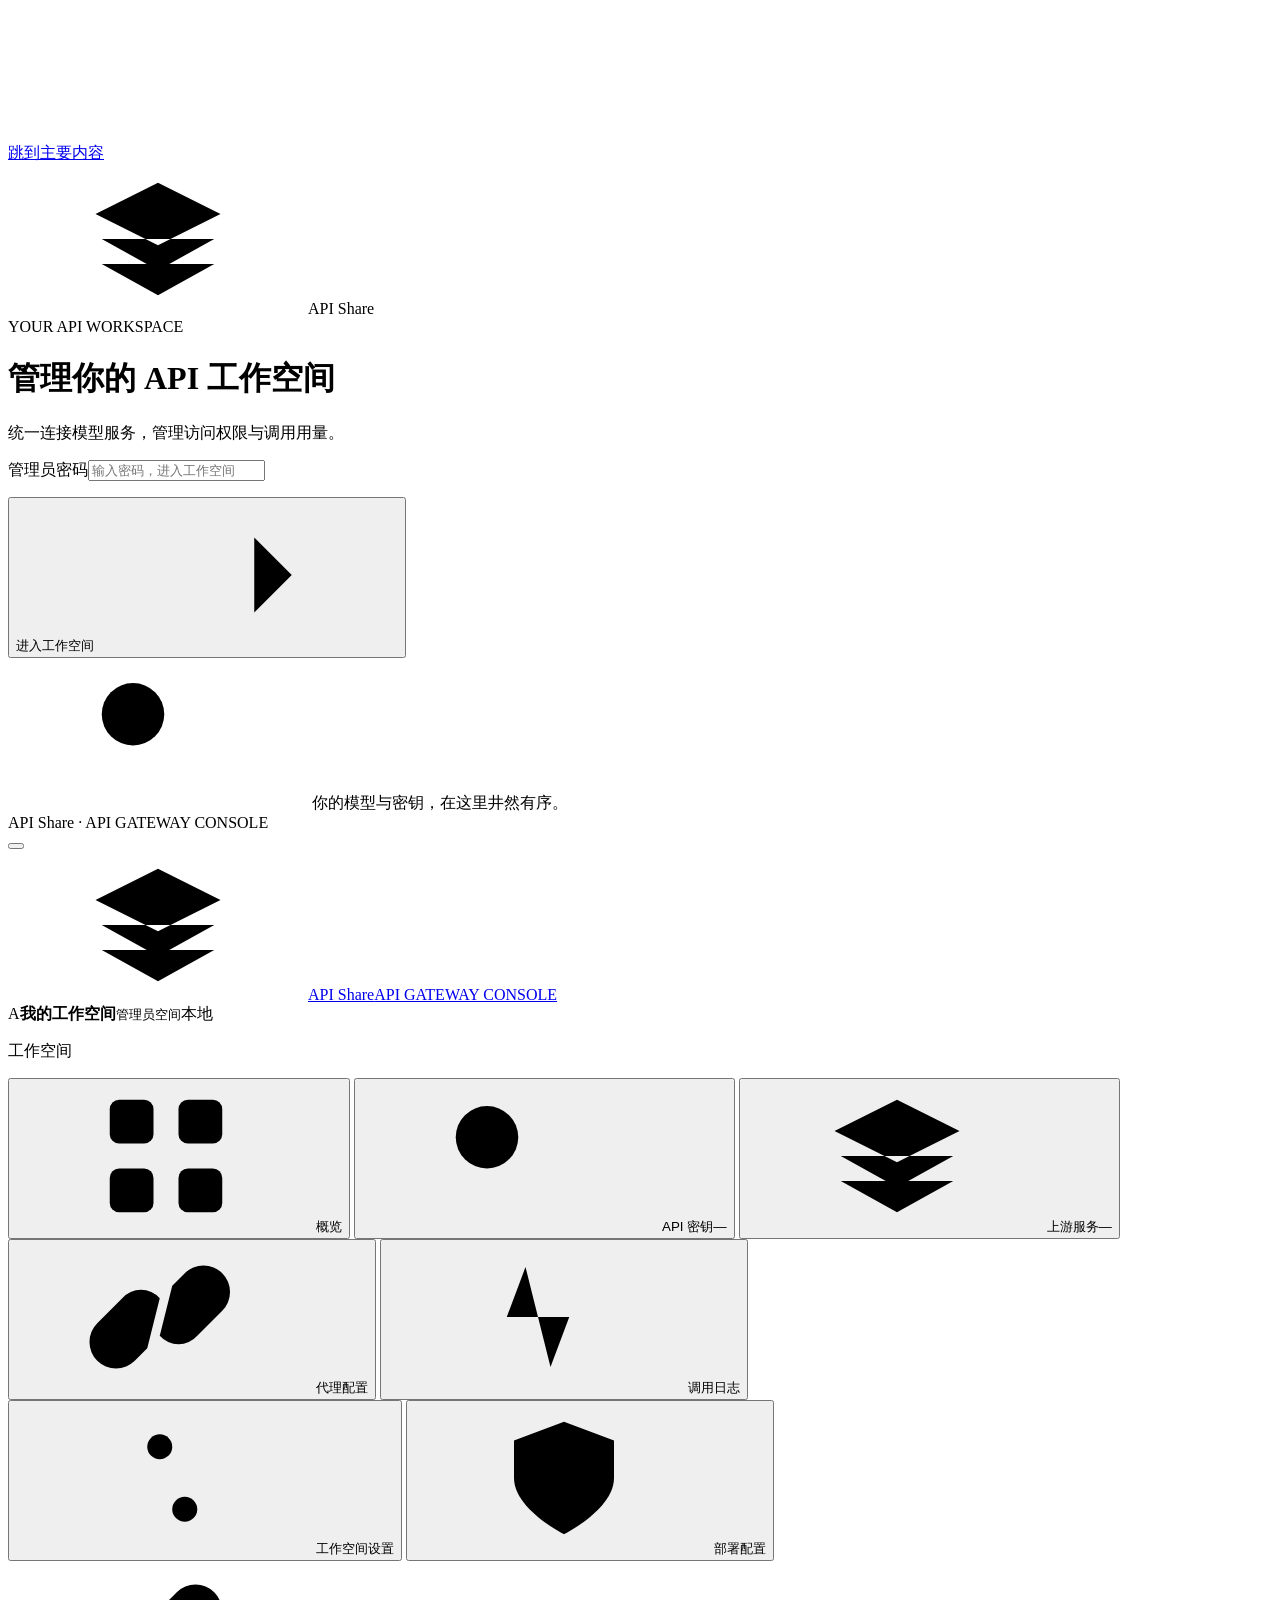
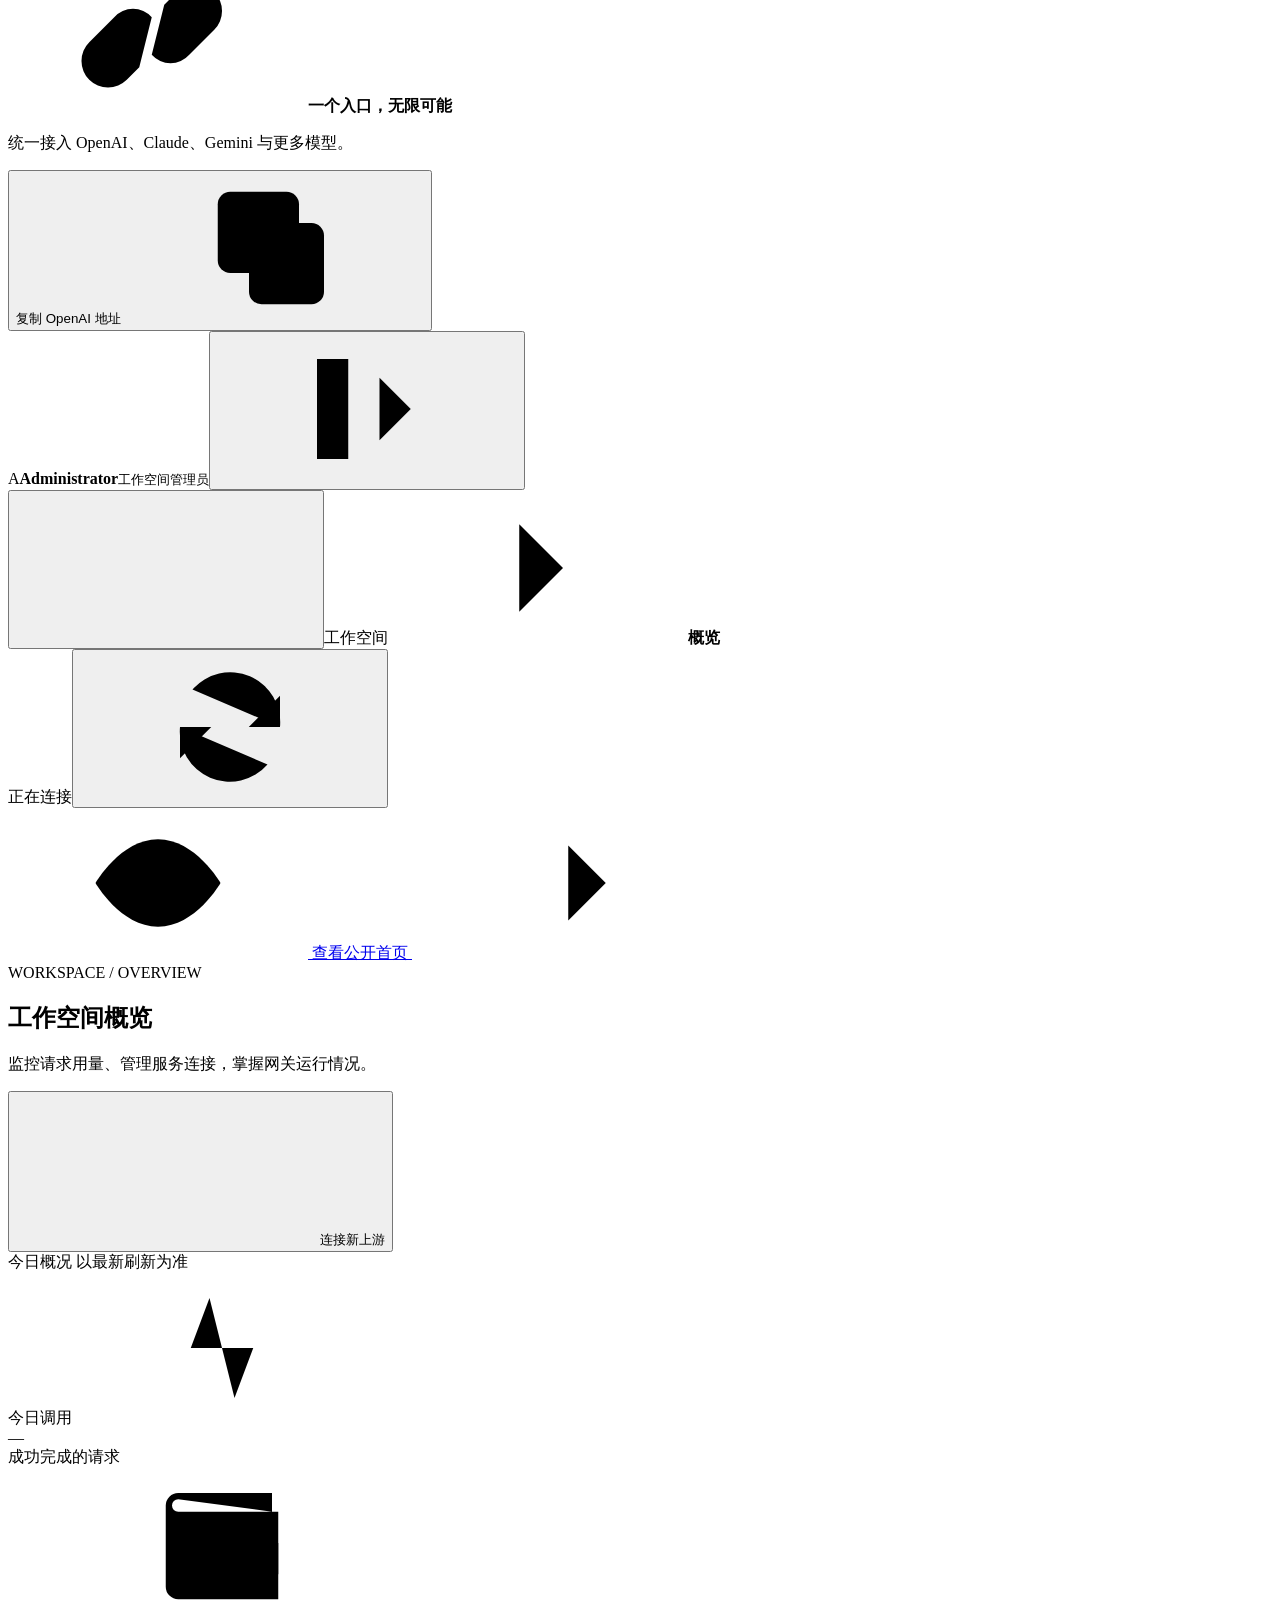
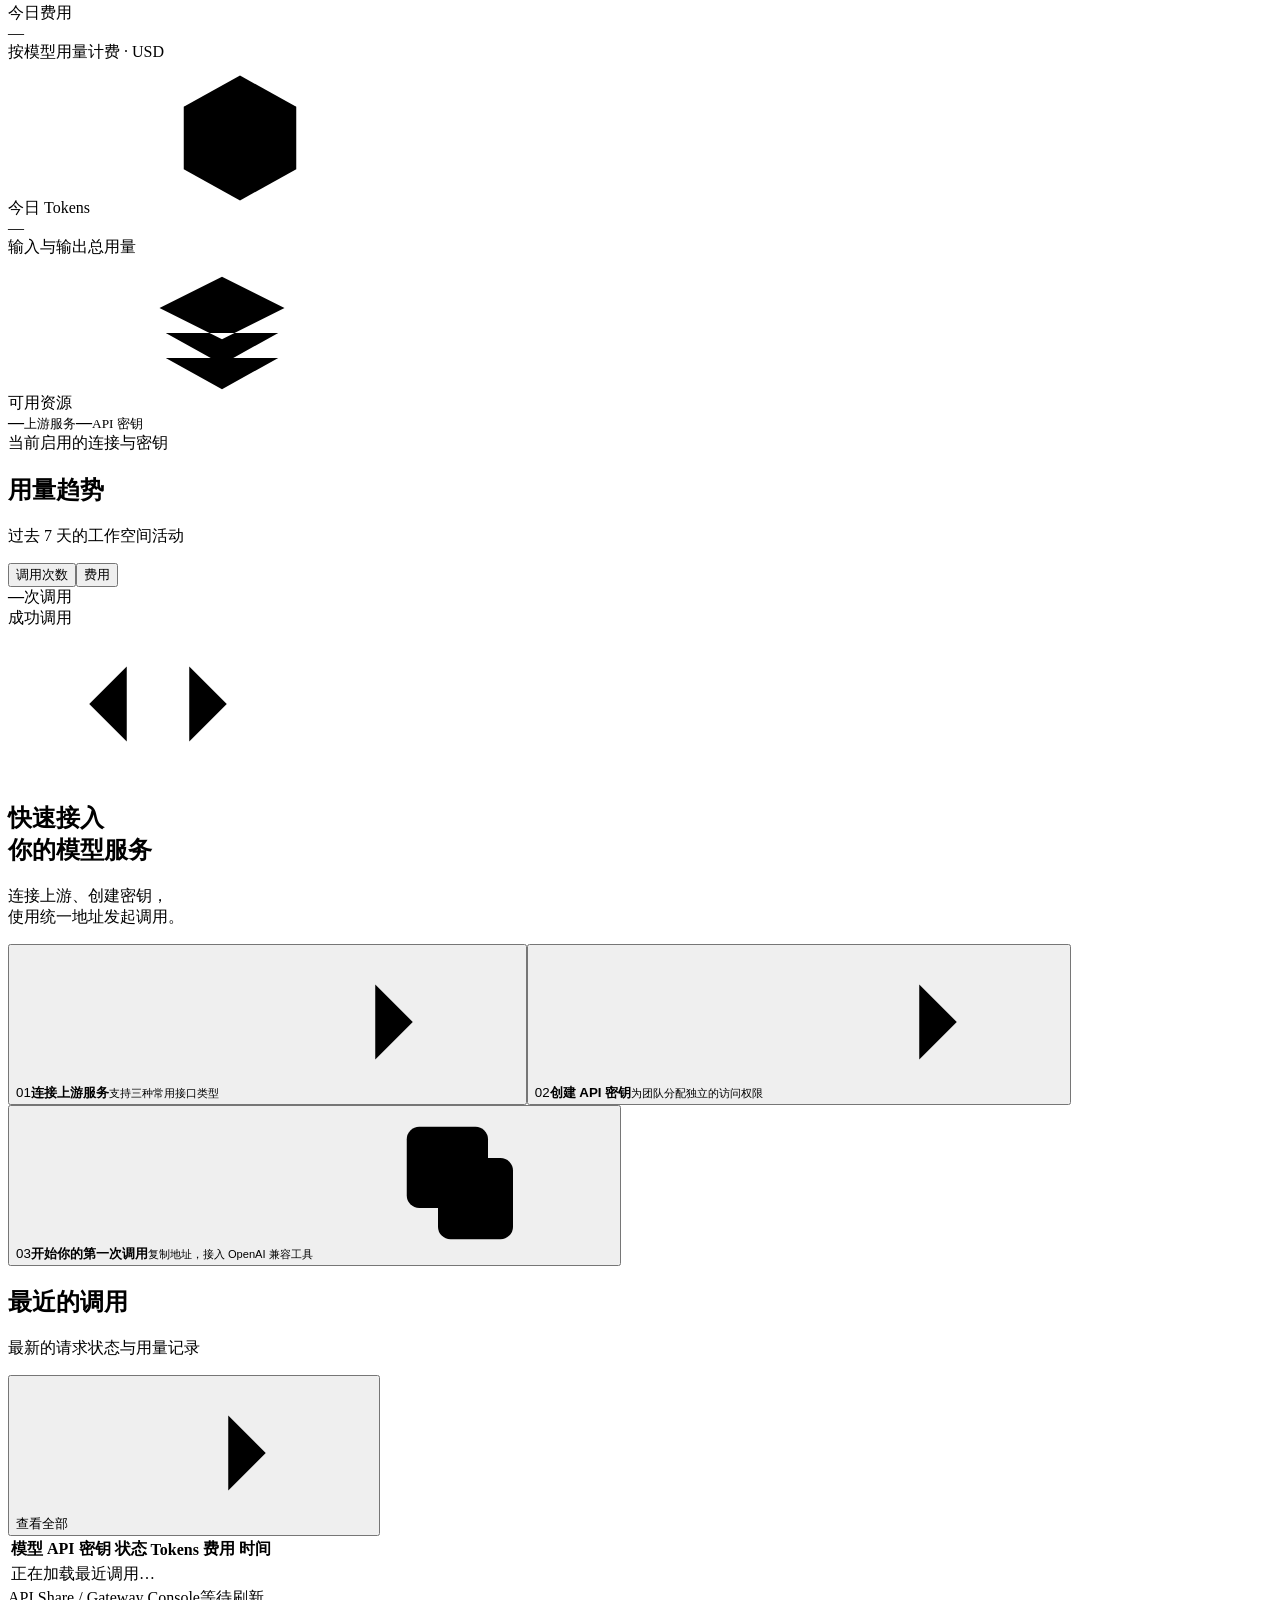
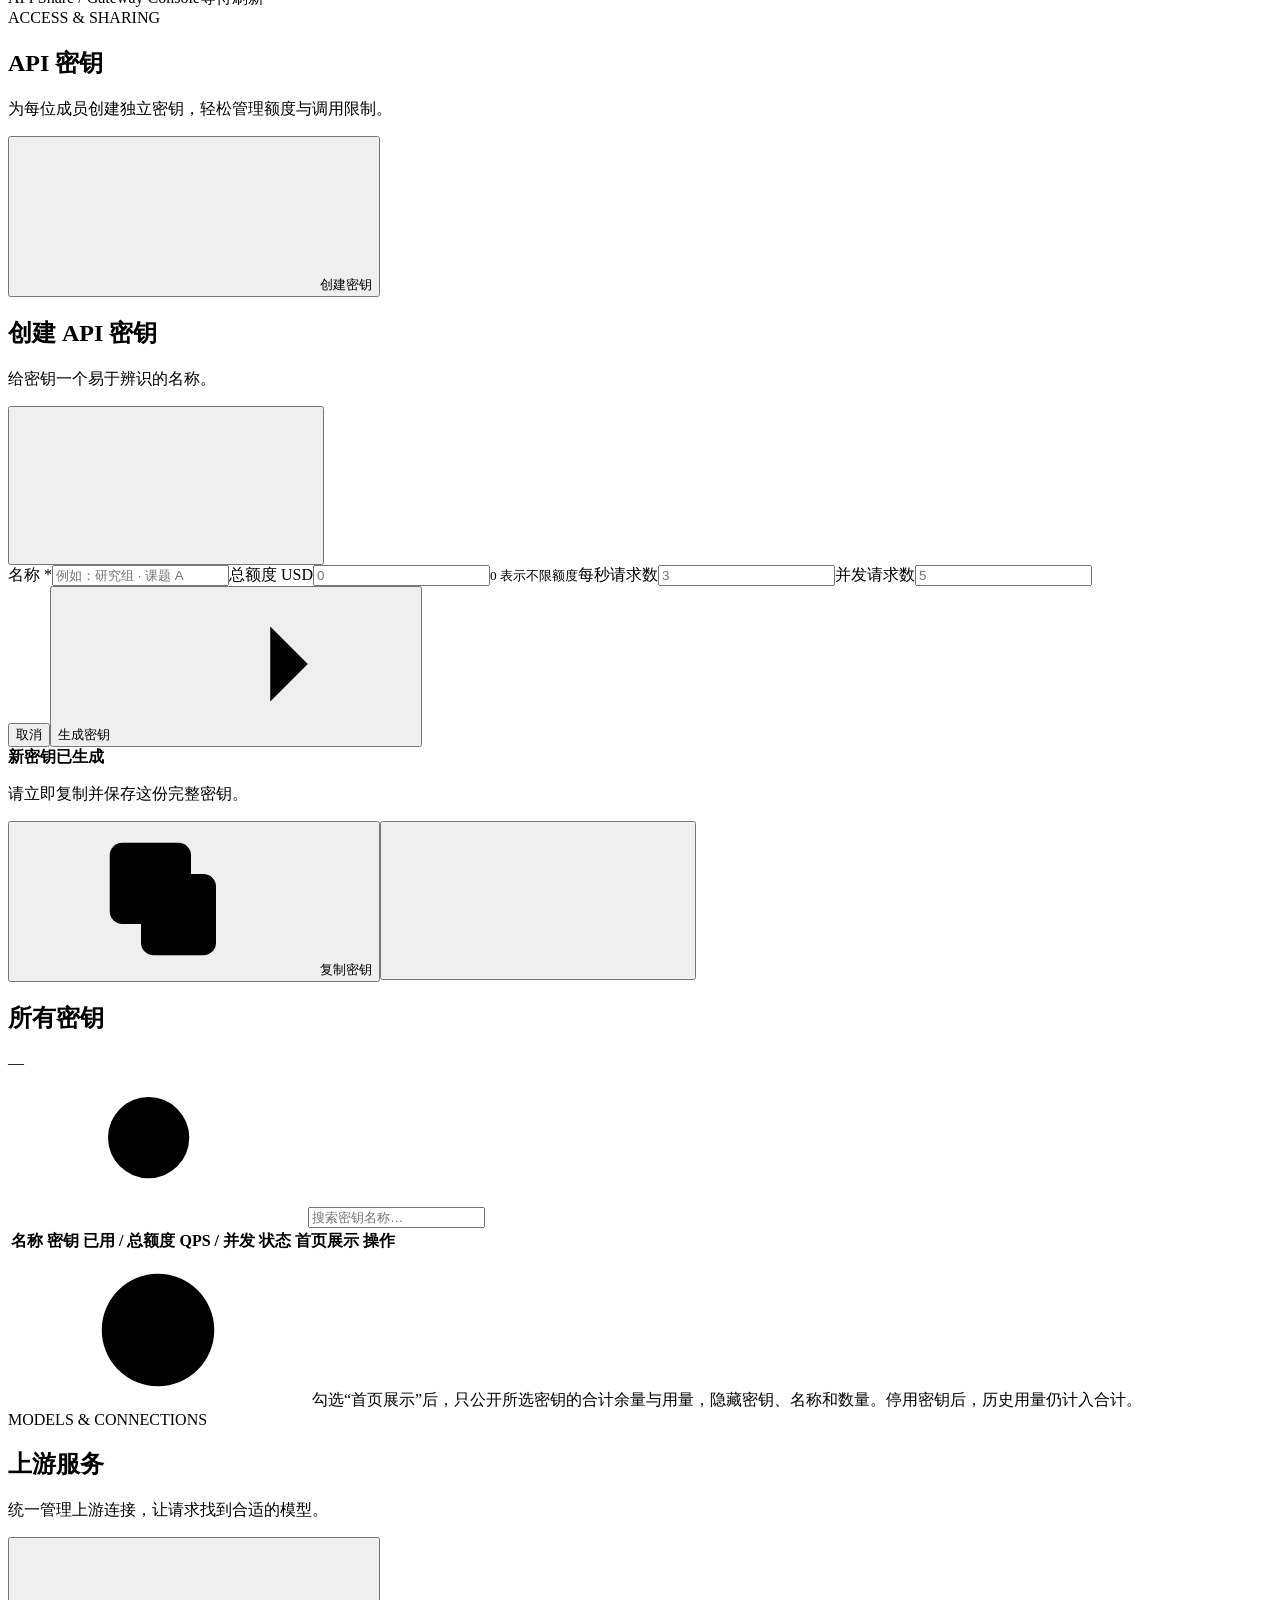
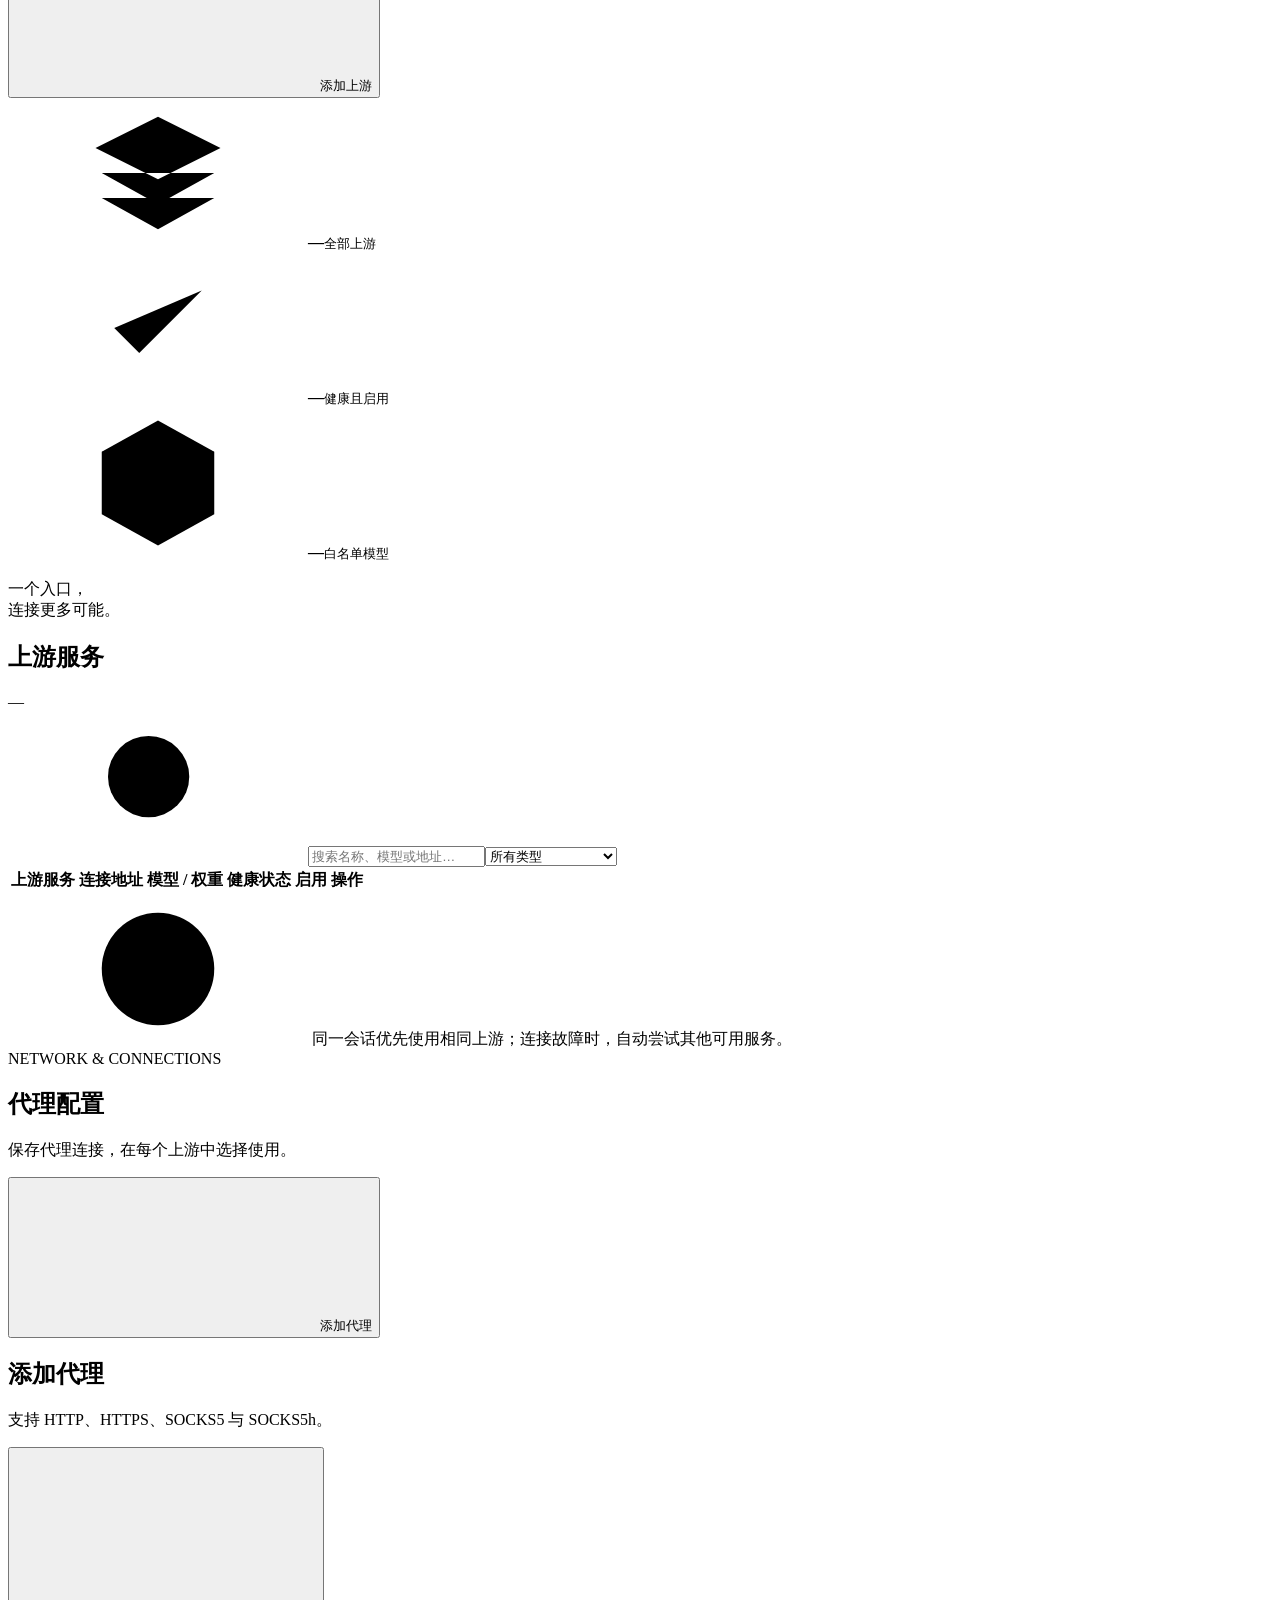
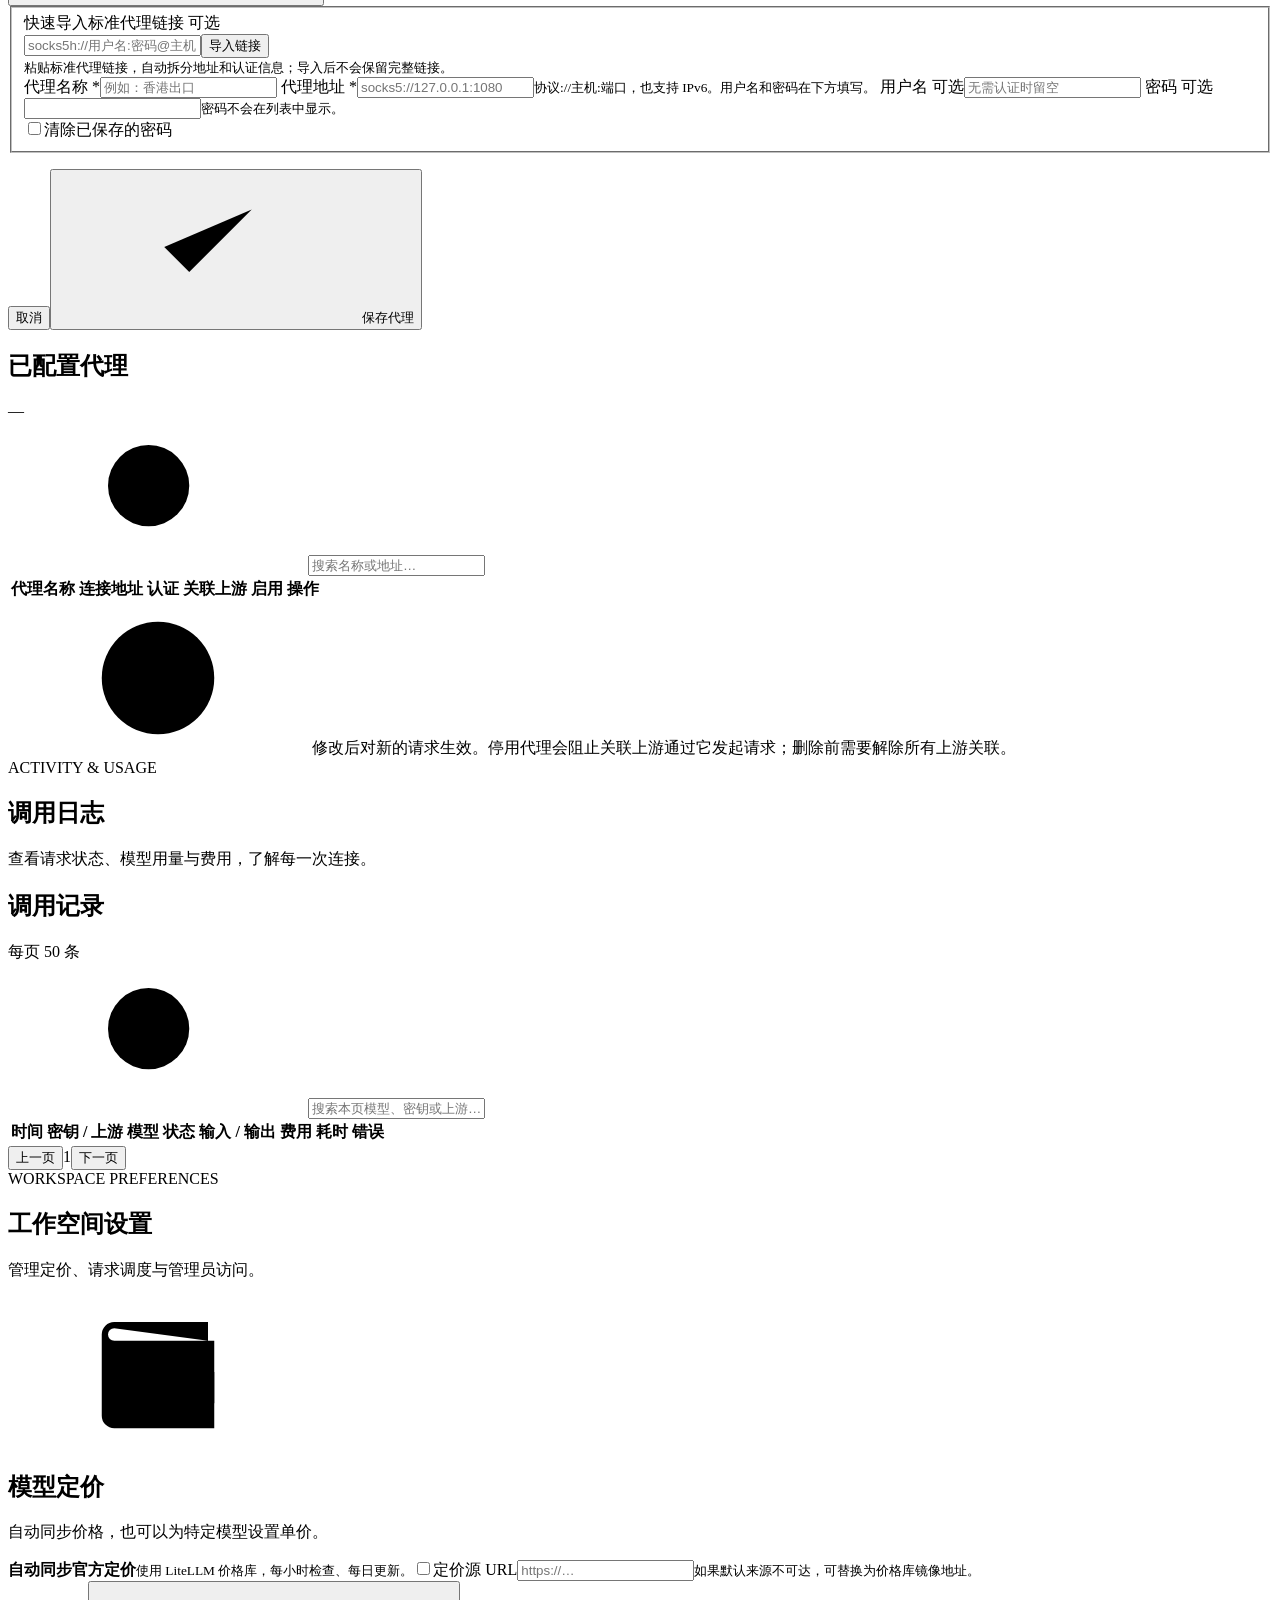
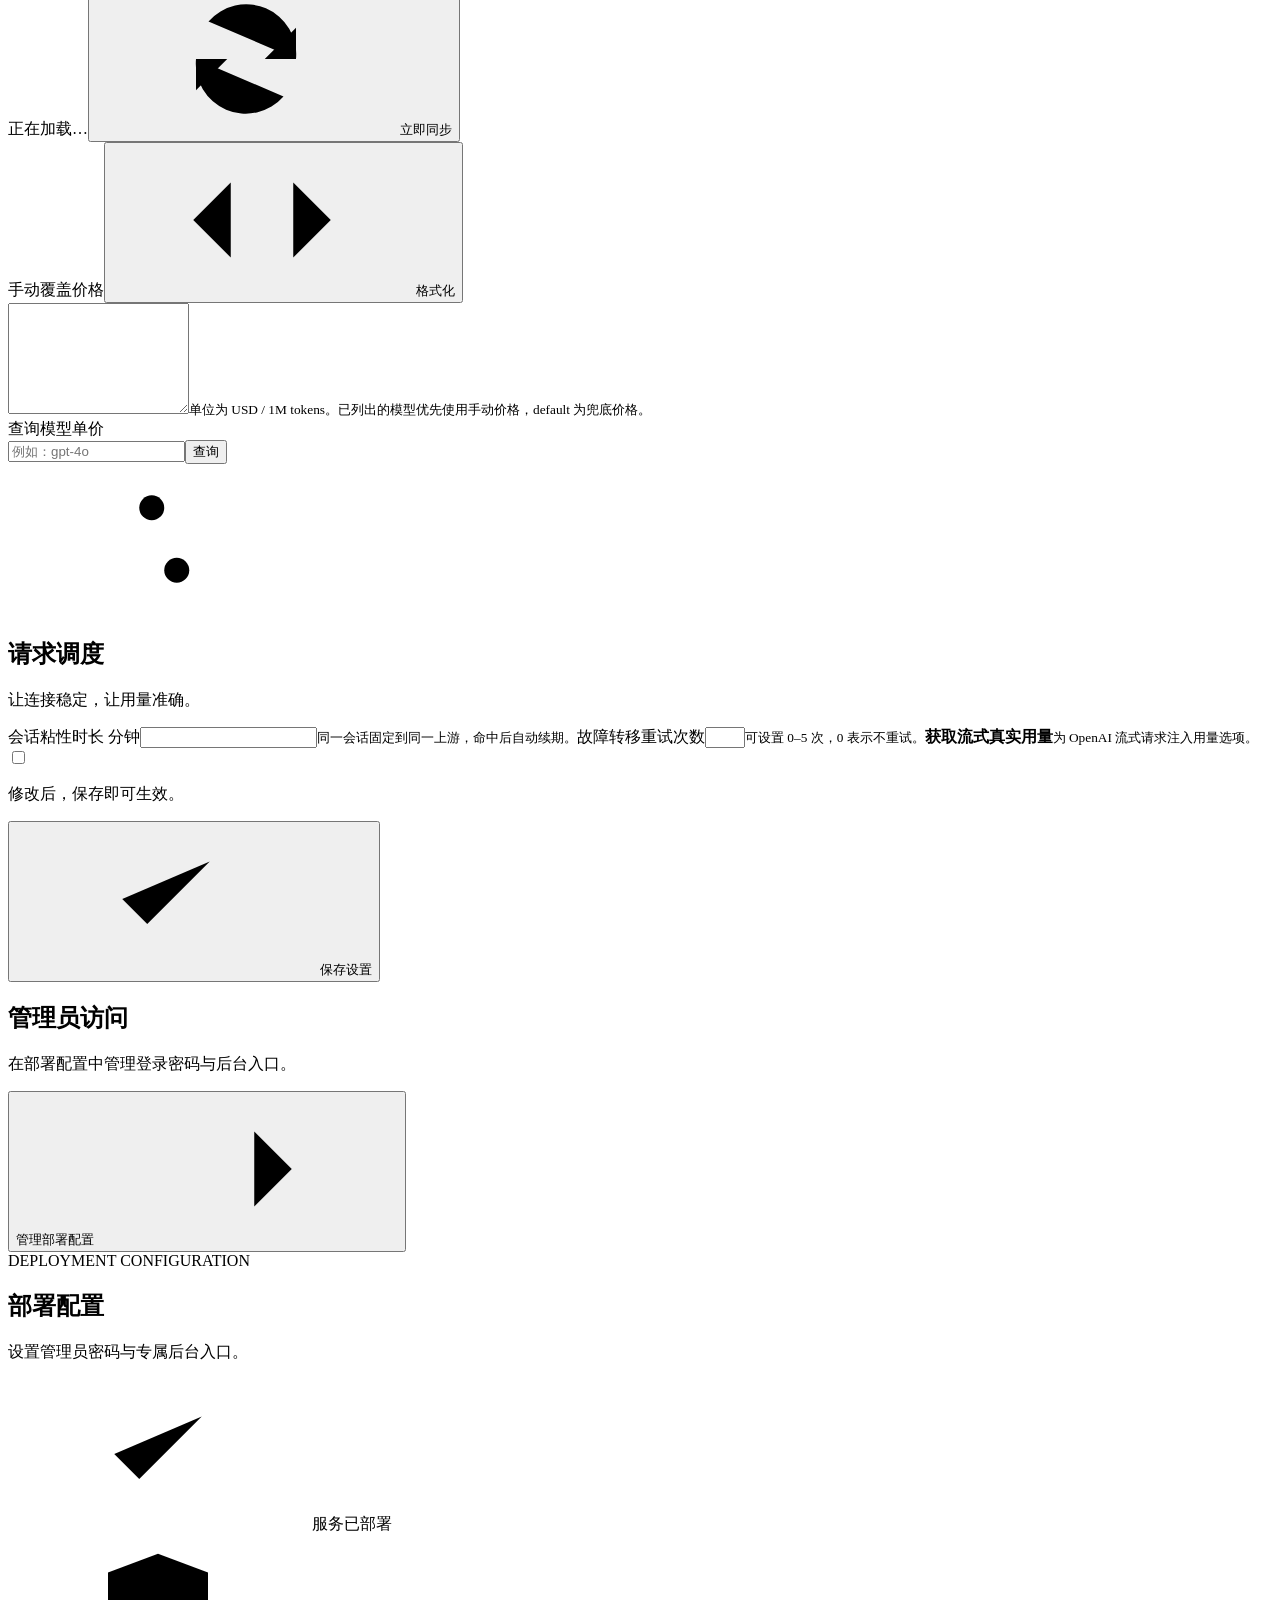
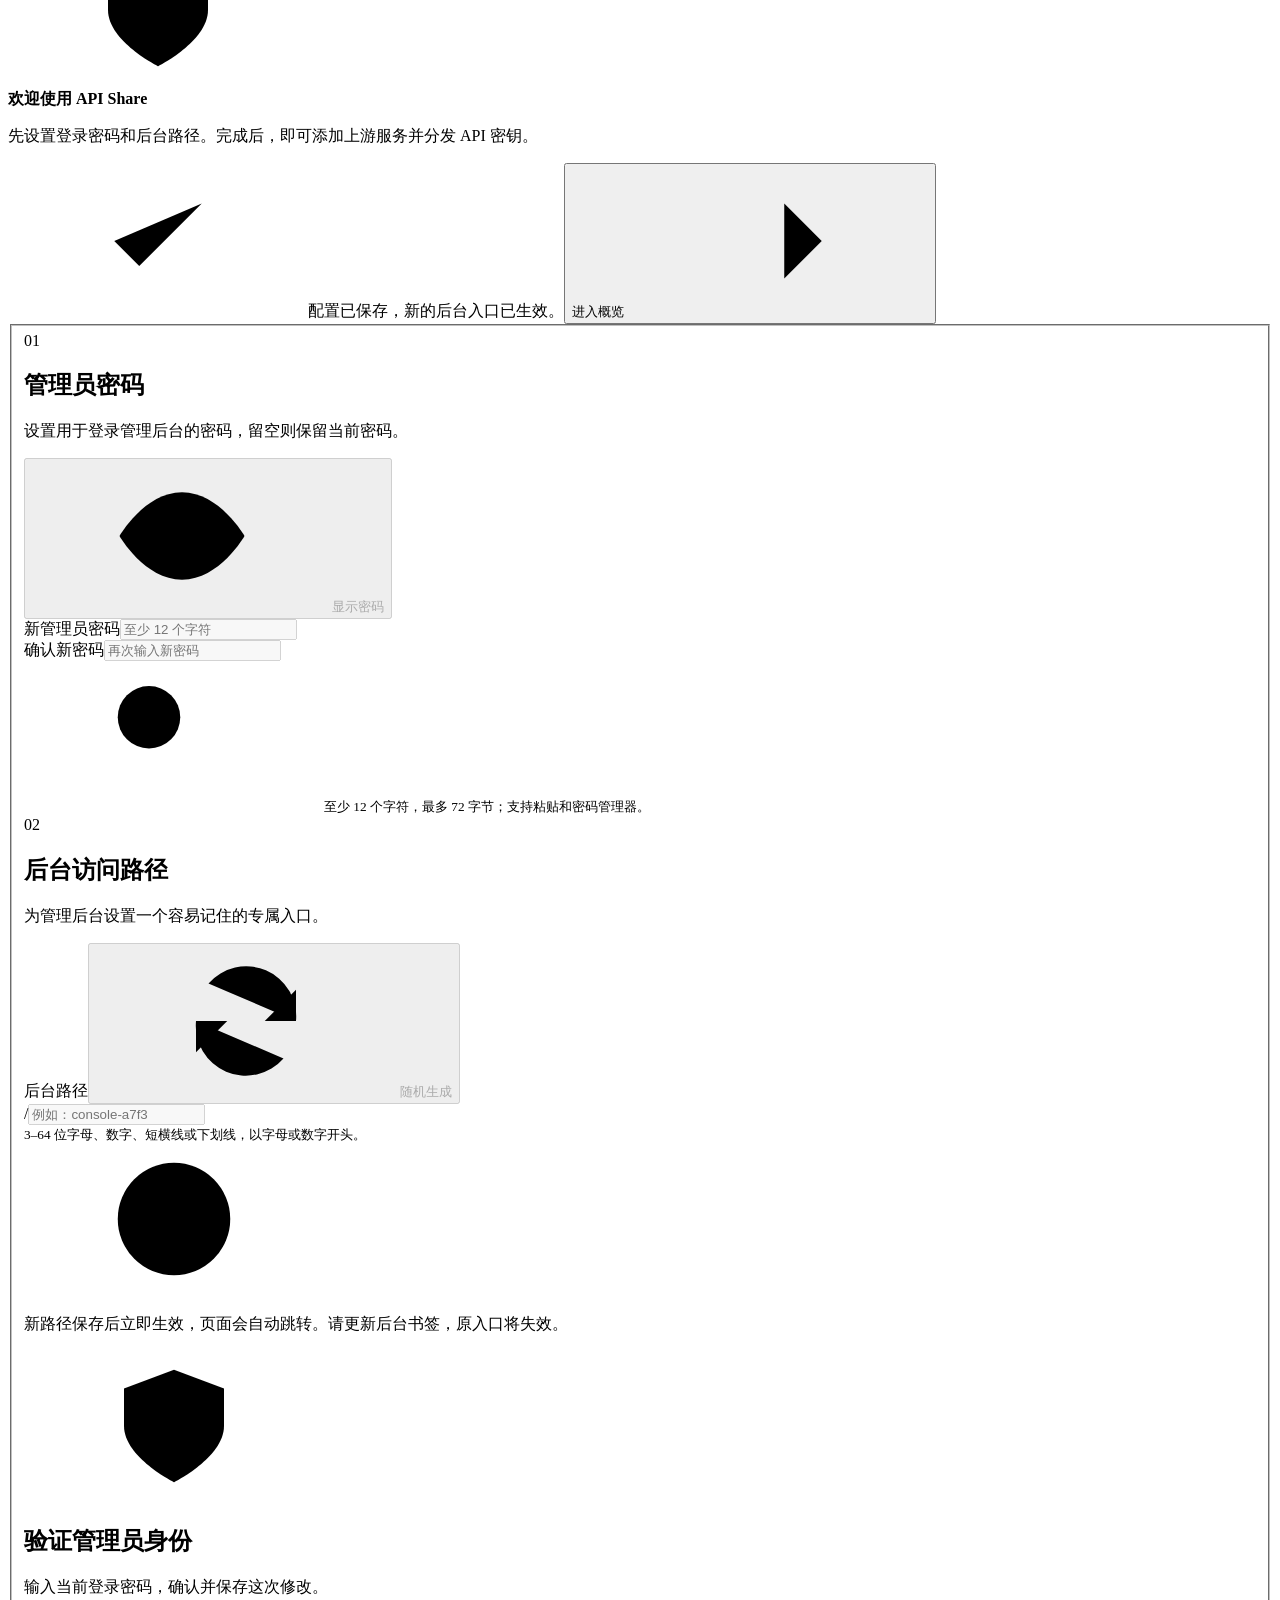
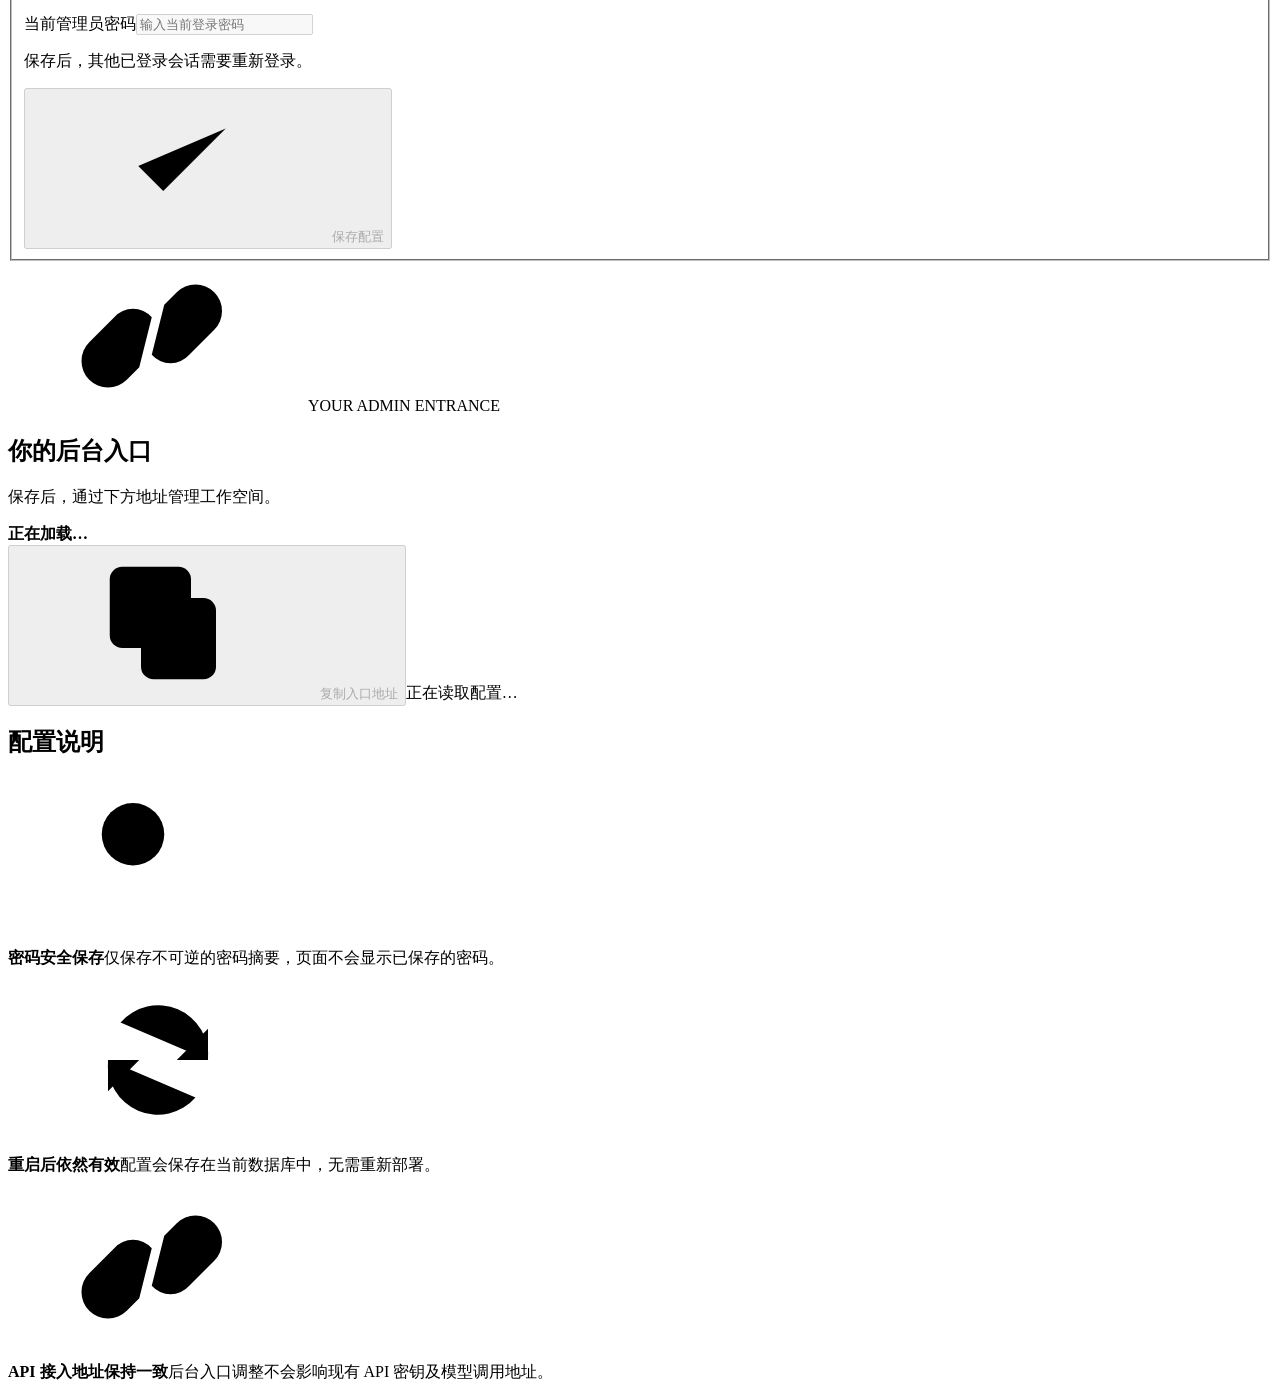
==== web/index.html @ 87c56fe7 "Support importing standard proxy URLs" ====
<!DOCTYPE html>
<html lang="zh-CN">
<head>
  <meta charset="utf-8">
  <meta name="viewport" content="width=device-width, initial-scale=1">
  <meta name="theme-color" content="#f6f8fb">
  <title>API Share · 工作空间</title>
  <link rel="icon" href="data:image/svg+xml,%3Csvg xmlns='http://www.w3.org/2000/svg' viewBox='0 0 32 32'%3E%3Crect width='32' height='32' rx='9' fill='%23e7f5ee'/%3E%3Cpath d='M16 7 5 13l11 6 11-6-11-6ZM5 18l11 6 11-6M5 23l11 6 11-6' fill='none' stroke='%23047857' stroke-width='1.8' stroke-linejoin='round'/%3E%3C/svg%3E">
  <link rel="stylesheet" href="static/style.css">
</head>
<body>
  <a class="skip-link" href="#mainContent">跳到主要内容</a>
  <svg class="icon-definitions" xmlns="http://www.w3.org/2000/svg" aria-hidden="true">
    <symbol id="i-spark" viewBox="0 0 24 24"><path d="M12 2v20M2 12h20M5 5l14 14M5 19L19 5M8 3l8 18M3 8l18 8M3 16l18-8M8 21l8-18"/></symbol>
    <symbol id="i-grid" viewBox="0 0 24 24"><rect x="3" y="3" width="7" height="7" rx="1.5"/><rect x="14" y="3" width="7" height="7" rx="1.5"/><rect x="3" y="14" width="7" height="7" rx="1.5"/><rect x="14" y="14" width="7" height="7" rx="1.5"/></symbol>
    <symbol id="i-key" viewBox="0 0 24 24"><circle cx="8" cy="9" r="5"/><path d="m12 12 9 9m-3-3 3-3m-6 0 3-3"/></symbol>
    <symbol id="i-layers" viewBox="0 0 24 24"><path d="m12 3 10 5-10 5L2 8l10-5Zm-9 9 9 5 9-5M3 16l9 5 9-5"/></symbol>
    <symbol id="i-activity" viewBox="0 0 24 24"><path d="M3 12h4l3-8 4 16 3-8h4"/></symbol>
    <symbol id="i-sliders" viewBox="0 0 24 24"><path d="M4 7h5m4 0h7M4 17h9m4 0h3"/><circle cx="11" cy="7" r="2"/><circle cx="15" cy="17" r="2"/></symbol>
    <symbol id="i-plus" viewBox="0 0 24 24"><path d="M12 5v14M5 12h14"/></symbol>
    <symbol id="i-arrow" viewBox="0 0 24 24"><path d="M5 12h14m-6-6 6 6-6 6"/></symbol>
    <symbol id="i-chevron" viewBox="0 0 24 24"><path d="m9 5 7 7-7 7"/></symbol>
    <symbol id="i-refresh" viewBox="0 0 24 24"><path d="M20 7v5h-5M4 17v-5h5"/><path d="M6 6a8 8 0 0 1 14 6M4 12a8 8 0 0 0 14 6"/></symbol>
    <symbol id="i-search" viewBox="0 0 24 24"><circle cx="10.5" cy="10.5" r="6.5"/><path d="m16 16 5 5"/></symbol>
    <symbol id="i-link" viewBox="0 0 24 24"><path d="m9 15 6-6m-6 8-2 2a4 4 0 0 1-6-6l4-4a4 4 0 0 1 6 0m2-2 2-2a4 4 0 0 1 6 6l-4 4a4 4 0 0 1-6 0"/></symbol>
    <symbol id="i-copy" viewBox="0 0 24 24"><rect x="8" y="8" width="12" height="13" rx="2"/><path d="M16 8V5a2 2 0 0 0-2-2H5a2 2 0 0 0-2 2v9a2 2 0 0 0 2 2h3"/></symbol>
    <symbol id="i-check" viewBox="0 0 24 24"><path d="m5 12 4 4L19 6"/></symbol>
    <symbol id="i-close" viewBox="0 0 24 24"><path d="m6 6 12 12M6 18 18 6"/></symbol>
    <symbol id="i-eye" viewBox="0 0 24 24"><path d="M2 12s4-7 10-7 10 7 10 7-4 7-10 7-10-7-10-7Z"/><circle cx="12" cy="12" r="3"/></symbol>
    <symbol id="i-code" viewBox="0 0 24 24"><path d="m7 6-6 6 6 6m10-12 6 6-6 6M14 3l-4 18"/></symbol>
    <symbol id="i-logout" viewBox="0 0 24 24"><path d="M9 4H4v16h5m5-13 5 5-5 5M8 12h13"/></symbol>
    <symbol id="i-menu" viewBox="0 0 24 24"><path d="M4 6h16M4 12h16M4 18h16"/></symbol>
    <symbol id="i-info" viewBox="0 0 24 24"><circle cx="12" cy="12" r="9"/><path d="M12 11v6m0-10v.01"/></symbol>
    <symbol id="i-wallet" viewBox="0 0 24 24"><path d="M20 7V4H5a2 2 0 0 0-2 2v13a2 2 0 0 0 2 2h16V7H5a1 1 0 0 1 0-2"/><path d="M21 12h-6v5h6m-3-2.5h.01"/></symbol>
    <symbol id="i-token" viewBox="0 0 24 24"><path d="m12 2 9 5v10l-9 5-9-5V7l9-5Z"/><path d="m3 7 9 5 9-5m-9 5v10"/></symbol>
    <symbol id="i-edit" viewBox="0 0 24 24"><path d="m15 4 5 5M4 20l4-1L21 6a2 2 0 0 0-4-4L4 15l-1 6 5-2"/></symbol>
    <symbol id="i-trash" viewBox="0 0 24 24"><path d="M3 6h18M9 6V3h6v3M5 6l1 15h12l1-15M10 10v7m4-7v7"/></symbol>
    <symbol id="i-shield" viewBox="0 0 24 24"><path d="m12 3 8 3v6c0 5-8 9-8 9s-8-4-8-9V6l8-3Z"/><path d="m8 12 3 3 5-6"/></symbol>
  </svg>

  <div id="loginView" class="login-wrap hidden">
    <div class="login-brand"><span class="brand-mark"><svg class="icon"><use href="#i-layers"/></svg></span><span>API Share</span></div>
    <form id="loginForm" class="login-card" onsubmit="return doLogin(event)">
      <span class="eyebrow">YOUR API WORKSPACE</span><h1>管理你的 API 工作空间</h1><p>统一连接模型服务，管理访问权限与调用用量。</p>
      <label class="field" for="loginPassword"><span>管理员密码</span><input id="loginPassword" type="password" placeholder="输入密码，进入工作空间" autocomplete="current-password" required></label>
      <p id="loginError" class="form-error hidden" role="alert"></p>
      <button id="loginSubmit" class="btn login-submit" type="submit">进入工作空间 <svg class="icon"><use href="#i-arrow"/></svg></button>
      <div class="login-note"><svg class="icon"><use href="#i-key"/></svg> 你的模型与密钥，在这里井然有序。</div>
    </form>
    <div class="login-footer">API Share <span>·</span> API GATEWAY CONSOLE</div>
  </div>

  <div id="appView" class="app-shell hidden">
    <button id="sidebarOverlay" class="sidebar-overlay hidden" type="button" aria-label="关闭导航" onclick="toggleSidebar(false)"></button>
    <aside id="sidebar" class="sidebar" aria-label="主导航">
      <a class="brand" href="#dashboard" onclick="switchTab('dashboard'); return false;"><span class="brand-mark"><svg class="icon"><use href="#i-layers"/></svg></span><span>API Share<span class="brand-caption">API GATEWAY CONSOLE</span></span></a>
      <div class="workspace-switch"><span class="workspace-avatar">A</span><span><strong>我的工作空间</strong><small>管理员空间</small></span><span class="workspace-label">本地</span></div>
      <p class="nav-label">工作空间</p>
      <nav class="tabs">
        <button data-tab="dashboard" class="tab active" aria-current="page"><svg class="icon"><use href="#i-grid"/></svg><span>概览</span></button>
        <button data-tab="keys" class="tab"><svg class="icon"><use href="#i-key"/></svg><span>API 密钥</span><span id="navKeyCount" class="nav-count">—</span></button>
        <button data-tab="upstreams" class="tab"><svg class="icon"><use href="#i-layers"/></svg><span>上游服务</span><span id="navUpCount" class="nav-count">—</span></button>
        <button data-tab="proxies" class="tab"><svg class="icon"><use href="#i-link"/></svg><span>代理配置</span></button>
        <button data-tab="logs" class="tab"><svg class="icon"><use href="#i-activity"/></svg><span>调用日志</span></button>
        <div class="nav-divider"></div>
        <button data-tab="settings" class="tab"><svg class="icon"><use href="#i-sliders"/></svg><span>工作空间设置</span></button>
        <button data-tab="deployment" class="tab"><svg class="icon"><use href="#i-shield"/></svg><span>部署配置</span></button>
      </nav>
      <div class="sidebar-bottom">
        <div class="sidebar-note"><svg class="icon"><use href="#i-link"/></svg><strong>一个入口，无限可能</strong><p>统一接入 OpenAI、Claude、Gemini 与更多模型。</p><button class="text-btn" onclick="copyEndpoint()">复制 OpenAI 地址 <svg class="icon"><use href="#i-copy"/></svg></button></div>
        <div class="account"><span class="account-avatar">A</span><span><strong>Administrator</strong><small>工作空间管理员</small></span><button class="icon-btn" onclick="logout()" title="退出登录" aria-label="退出登录"><svg class="icon"><use href="#i-logout"/></svg></button></div>
      </div>
    </aside>

    <div class="workspace-main">
      <header class="topbar">
        <div class="breadcrumb"><button class="icon-btn mobile-menu" onclick="toggleSidebar()" aria-label="打开导航" aria-controls="sidebar" aria-expanded="false"><svg class="icon"><use href="#i-menu"/></svg></button><span>工作空间</span><svg class="icon"><use href="#i-chevron"/></svg><strong id="pageCrumb">概览</strong></div>
        <div class="topbar-actions"><span id="connectionStatus" class="connection-status"><span class="status-dot"></span><span>正在连接</span></span><button id="refreshButton" class="icon-btn" onclick="refreshCurrent()" title="刷新当前页面" aria-label="刷新当前页面"><svg class="icon"><use href="#i-refresh"/></svg></button></div>
      </header>
      <main id="mainContent" tabindex="-1">
        <section id="tab-dashboard" class="panel">
          <div class="public-preview-link"><a class="btn ghost" href="/" target="_blank" rel="noopener"><svg class="icon" aria-hidden="true"><use href="#i-eye"/></svg> 查看公开首页 <svg class="icon" aria-hidden="true"><use href="#i-arrow"/></svg></a></div><div class="page-heading dashboard-heading"><div><div class="eyebrow">WORKSPACE / OVERVIEW</div><h1>工作空间概览</h1><p>监控请求用量、管理服务连接，掌握网关运行情况。</p></div><button class="btn" onclick="openCreateUpstream()"><svg class="icon"><use href="#i-plus"/></svg> 连接新上游</button></div>
          <div class="overview-date"><span id="todayLabel"></span><span class="muted">今日概况</span><span class="date-line"></span><span class="live-label"><span class="status-dot"></span> 以最新刷新为准</span></div>
          <div class="cards">
            <div class="stat-card"><div class="stat-top"><span>今日调用</span><svg class="icon"><use href="#i-activity"/></svg></div><div class="card-num" id="stCalls">—</div><div class="card-foot">成功完成的请求</div></div>
            <div class="stat-card"><div class="stat-top"><span>今日费用</span><svg class="icon"><use href="#i-wallet"/></svg></div><div class="card-num" id="stCost">—</div><div class="card-foot">按模型用量计费 · USD</div></div>
            <div class="stat-card"><div class="stat-top"><span>今日 Tokens</span><svg class="icon"><use href="#i-token"/></svg></div><div class="card-num" id="stTokens">—</div><div class="card-foot">输入与输出总用量</div></div>
            <div class="stat-card resources-card"><div class="stat-top"><span>可用资源</span><svg class="icon"><use href="#i-layers"/></svg></div><div class="resource-nums"><span><strong id="stUps">—</strong><small>上游服务</small></span><span class="resource-divider"></span><span><strong id="stKeys">—</strong><small>API 密钥</small></span></div><div class="card-foot">当前启用的连接与密钥</div></div>
          </div>
          <div class="dashboard-grid">
            <div class="card-block chart-card"><div class="block-heading"><div><h2>用量趋势</h2><p>过去 7 天的工作空间活动</p></div><div class="segmented" aria-label="趋势指标"><button class="active" data-chart="calls" onclick="setChartMetric('calls')" aria-pressed="true">调用次数</button><button data-chart="cost" onclick="setChartMetric('cost')" aria-pressed="false">费用</button></div></div><div class="chart-summary"><strong id="chartTotal">—</strong><span id="chartUnit">次调用</span><span id="chartRange" class="muted"></span></div><div id="dailyChart" class="chart" aria-label="过去七天用量趋势"></div><div class="chart-caption"><span class="legend-dot"></span><span id="chartLegend">成功调用</span><span id="chartNote" class="muted"></span></div></div>
            <div class="card-block getting-started"><span class="guide-icon"><svg class="icon"><use href="#i-code"/></svg></span><h2>快速接入<br>你的模型服务</h2><p>连接上游、创建密钥，<br>使用统一地址发起调用。</p><button class="guide-step" onclick="switchTab('upstreams')"><span class="step-number">01</span><span><strong>连接上游服务</strong><small>支持三种常用接口类型</small></span><svg class="icon"><use href="#i-arrow"/></svg></button><button class="guide-step" onclick="switchTab('keys')"><span class="step-number">02</span><span><strong>创建 API 密钥</strong><small>为团队分配独立的访问权限</small></span><svg class="icon"><use href="#i-arrow"/></svg></button><button class="guide-step" onclick="copyEndpoint()"><span class="step-number">03</span><span><strong>开始你的第一次调用</strong><small>复制地址，接入 OpenAI 兼容工具</small></span><svg class="icon"><use href="#i-copy"/></svg></button></div>
          </div>
          <div class="card-block recent-card"><div class="block-heading"><div><h2>最近的调用</h2><p>最新的请求状态与用量记录</p></div><button class="text-btn" onclick="switchTab('logs')">查看全部 <svg class="icon"><use href="#i-arrow"/></svg></button></div><div class="table-wrap"><table class="tbl" id="recentTable"><thead><tr><th scope="col">模型</th><th scope="col">API 密钥</th><th scope="col">状态</th><th scope="col">Tokens</th><th scope="col">费用</th><th scope="col">时间</th></tr></thead><tbody><tr><td colspan="6" class="table-message">正在加载最近调用…</td></tr></tbody></table></div></div>
          <footer class="workspace-footer"><span>API Share / Gateway Console</span><span id="lastRefreshed">等待刷新</span></footer>
        </section>

        <section id="tab-keys" class="panel hidden">
          <div class="page-heading"><div><span class="eyebrow">ACCESS & SHARING</span><h1>API 密钥</h1><p>为每位成员创建独立密钥，轻松管理额度与调用限制。</p></div><button class="btn" onclick="toggleKeyComposer(true)"><svg class="icon"><use href="#i-plus"/></svg> 创建密钥</button></div>
          <div id="keyComposer" class="card-block composer hidden"><div class="block-heading"><div><h2>创建 API 密钥</h2><p>给密钥一个易于辨识的名称。</p></div><button class="icon-btn" onclick="toggleKeyComposer(false)" aria-label="收起密钥表单"><svg class="icon"><use href="#i-close"/></svg></button></div><form id="keyForm" onsubmit="return createKey(event)"><div class="form-grid key-fields"><label class="field"><span>名称 <span class="required">*</span></span><input id="keyName" placeholder="例如：研究组 · 课题 A" required maxlength="120"></label><label class="field"><span>总额度 <span class="field-unit">USD</span></span><input id="keyQuota" type="number" step="0.01" min="0" placeholder="0"><small>0 表示不限额度</small></label><label class="field"><span>每秒请求数</span><input id="keyQps" type="number" step="0.1" min="0.1" placeholder="3"></label><label class="field"><span>并发请求数</span><input id="keyConc" type="number" min="1" step="1" placeholder="5"></label></div><div class="form-actions"><button type="button" class="btn ghost" onclick="toggleKeyComposer(false)">取消</button><button type="submit" class="btn">生成密钥 <svg class="icon"><use href="#i-arrow"/></svg></button></div></form></div>
          <div id="newKeyShow" class="new-key hidden" role="status"><div><strong>新密钥已生成</strong><p>请立即复制并保存这份完整密钥。</p></div><code id="newKeyValue"></code><button class="btn ghost" onclick="copyNewKey()"><svg class="icon"><use href="#i-copy"/></svg> 复制密钥</button><button class="icon-btn" onclick="dismissNewKey()" aria-label="隐藏新密钥"><svg class="icon"><use href="#i-close"/></svg></button></div>
          <div class="card-block list-card"><div class="list-toolbar"><div class="list-title"><h2>所有密钥</h2><span id="keyTotal" class="count-pill">—</span></div><label class="search-field"><svg class="icon"><use href="#i-search"/></svg><input id="keySearch" placeholder="搜索密钥名称…" aria-label="搜索密钥名称" oninput="renderKeys()"></label></div><div class="table-wrap"><table class="tbl" id="keysTable"><thead><tr><th scope="col">名称</th><th scope="col">密钥</th><th scope="col">已用 / 总额度</th><th scope="col">QPS / 并发</th><th scope="col">状态</th><th scope="col">首页展示</th><th scope="col" class="actions-heading">操作</th></tr></thead><tbody></tbody></table></div></div>
          <div class="inline-note"><svg class="icon"><use href="#i-info"/></svg> 勾选“首页展示”后，只公开所选密钥的合计余量与用量，隐藏密钥、名称和数量。停用密钥后，历史用量仍计入合计。</div>
        </section>

        <section id="tab-upstreams" class="panel hidden">
          <div class="page-heading"><div><span class="eyebrow">MODELS & CONNECTIONS</span><h1>上游服务</h1><p>统一管理上游连接，让请求找到合适的模型。</p></div><button class="btn" onclick="openCreateUpstream()"><svg class="icon"><use href="#i-plus"/></svg> 添加上游</button></div>
          <div class="upstream-summary"><div><span class="summary-icon"><svg class="icon"><use href="#i-layers"/></svg></span><span><strong id="upstreamTotal">—</strong><small>全部上游</small></span></div><div><span class="summary-icon green"><svg class="icon"><use href="#i-check"/></svg></span><span><strong id="upstreamHealthy">—</strong><small>健康且启用</small></span></div><div><span class="summary-icon orange"><svg class="icon"><use href="#i-token"/></svg></span><span><strong id="upstreamModelCount">—</strong><small>白名单模型</small></span></div><p>一个入口，<br><span>连接更多可能。</span></p></div>
          <div class="card-block list-card"><div class="list-toolbar"><div class="list-title"><h2>上游服务</h2><span id="upstreamListCount" class="count-pill">—</span></div><div class="toolbar-filters"><label class="search-field"><svg class="icon"><use href="#i-search"/></svg><input id="upstreamSearch" placeholder="搜索名称、模型或地址…" aria-label="搜索上游" oninput="renderUpstreams()"></label><select id="upstreamTypeFilter" aria-label="按上游类型筛选" onchange="renderUpstreams()"><option value="">所有类型</option><option value="openai">OpenAI 兼容</option><option value="anthropic">Claude / Anthropic</option><option value="gemini">Gemini</option></select></div></div><div class="table-wrap"><table class="tbl upstream-table" id="upsTable"><thead><tr><th scope="col">上游服务</th><th scope="col">连接地址</th><th scope="col">模型 / 权重</th><th scope="col">健康状态</th><th scope="col">启用</th><th scope="col" class="actions-heading">操作</th></tr></thead><tbody></tbody></table></div></div>
          <div class="inline-note"><svg class="icon"><use href="#i-info"/></svg> 同一会话优先使用相同上游；连接故障时，自动尝试其他可用服务。</div>
        </section>

        <section id="tab-proxies" class="panel hidden">
          <div class="page-heading"><div><span class="eyebrow">NETWORK & CONNECTIONS</span><h1>代理配置</h1><p>保存代理连接，在每个上游中选择使用。</p></div><button class="btn" onclick="openProxyComposer()"><svg class="icon"><use href="#i-plus"/></svg> 添加代理</button></div>
          <div id="proxyComposer" class="card-block composer hidden">
            <div class="block-heading"><div><h2 id="proxyComposerTitle">添加代理</h2><p>支持 HTTP、HTTPS、SOCKS5 与 SOCKS5h。</p></div><button type="button" class="icon-btn" onclick="closeProxyComposer()" aria-label="关闭代理表单"><svg class="icon"><use href="#i-close"/></svg></button></div>
            <form id="proxyForm" onsubmit="return saveProxy(event)">
              <fieldset id="proxyFields" class="proxy-fields">
                <label class="field proxy-import"><span>快速导入标准代理链接 <span class="optional">可选</span></span><div class="input-action"><input id="proxyImportURI" type="password" autocomplete="off" spellcheck="false" placeholder="socks5h://用户名:密码@主机:端口" aria-describedby="proxyImportHint proxyImportError"><button type="button" class="btn ghost" onclick="importProxyURI()">导入链接</button></div><small id="proxyImportHint">粘贴标准代理链接，自动拆分地址和认证信息；导入后不会保留完整链接。</small><small id="proxyImportError" class="form-error hidden" role="alert"></small></label>
                <div class="form-grid">
                <label class="field"><span>代理名称 <span class="required">*</span></span><input id="proxyName" required maxlength="120" placeholder="例如：香港出口"></label>
                <label class="field"><span>代理地址 <span class="required">*</span></span><input id="proxyURL" type="text" inputmode="url" required spellcheck="false" placeholder="socks5://127.0.0.1:1080" aria-describedby="proxyURLHint" onblur="validateProxyURL()"><small id="proxyURLHint">协议://主机:端口，也支持 IPv6。用户名和密码在下方填写。</small></label>
                <label class="field"><span>用户名 <span class="optional">可选</span></span><input id="proxyUsername" autocomplete="off" spellcheck="false" placeholder="无需认证时留空"></label>
                <label class="field"><span>密码 <span class="optional">可选</span></span><input id="proxyPassword" type="password" autocomplete="new-password" aria-describedby="proxyPasswordHint"><small id="proxyPasswordHint">密码不会在列表中显示。</small></label>
                </div><label class="check-label proxy-clear"><input id="proxyClearPassword" type="checkbox">清除已保存的密码</label>
              </fieldset>
              <p id="proxyFormError" class="form-error hidden" role="alert" tabindex="-1"></p>
              <div class="form-actions"><button type="button" class="btn ghost" onclick="closeProxyComposer()">取消</button><button id="proxySaveButton" type="submit" class="btn"><svg class="icon"><use href="#i-check"/></svg> 保存代理</button></div>
            </form>
          </div>
          <div class="card-block list-card"><div class="list-toolbar"><div class="list-title"><h2>已配置代理</h2><span id="proxyListCount" class="count-pill">—</span></div><label class="search-field"><svg class="icon"><use href="#i-search"/></svg><input id="proxySearch" placeholder="搜索名称或地址…" aria-label="搜索代理" oninput="renderProxies()"></label></div><div class="table-wrap"><table id="proxiesTable" class="tbl"><thead><tr><th scope="col">代理名称</th><th scope="col">连接地址</th><th scope="col">认证</th><th scope="col">关联上游</th><th scope="col">启用</th><th scope="col" class="actions-heading">操作</th></tr></thead><tbody></tbody></table></div></div>
          <div class="inline-note"><svg class="icon"><use href="#i-info"/></svg> 修改后对新的请求生效。停用代理会阻止关联上游通过它发起请求；删除前需要解除所有上游关联。</div>
        </section>

        <section id="tab-logs" class="panel hidden">
          <div class="page-heading"><div><span class="eyebrow">ACTIVITY & USAGE</span><h1>调用日志</h1><p>查看请求状态、模型用量与费用，了解每一次连接。</p></div><span id="logTotal" class="heading-meta"></span></div>
          <div class="card-block list-card"><div class="list-toolbar"><div class="list-title"><h2>调用记录</h2><span class="muted">每页 50 条</span></div><label class="search-field"><svg class="icon"><use href="#i-search"/></svg><input id="logSearch" placeholder="搜索本页模型、密钥或上游…" aria-label="搜索本页日志" oninput="renderLogs()"></label></div><div class="table-wrap"><table class="tbl small" id="logsTable"><thead><tr><th scope="col">时间</th><th scope="col">密钥 / 上游</th><th scope="col">模型</th><th scope="col">状态</th><th scope="col">输入 / 输出</th><th scope="col">费用</th><th scope="col">耗时</th><th scope="col">错误</th></tr></thead><tbody></tbody></table></div><div class="pager"><span id="logRange" class="muted"></span><div><button id="logPrev" class="btn mini ghost" onclick="loadLogs(logsPage - 1)">上一页</button><span id="logPage">1</span><button id="logNext" class="btn mini ghost" onclick="loadLogs(logsPage + 1)">下一页</button></div></div></div>
        </section>

        <section id="tab-settings" class="panel hidden">
          <div class="page-heading"><div><span class="eyebrow">WORKSPACE PREFERENCES</span><h1>工作空间设置</h1><p>管理定价、请求调度与管理员访问。</p></div></div>
          <form id="settingsForm" class="settings-layout" onsubmit="return saveSettings(event)">
            <div class="card-block settings-card"><div class="section-heading"><span class="section-icon"><svg class="icon"><use href="#i-wallet"/></svg></span><div><h2>模型定价</h2><p>自动同步价格，也可以为特定模型设置单价。</p></div></div><label class="switch-row"><span><strong>自动同步官方定价</strong><small>使用 LiteLLM 价格库，每小时检查、每日更新。</small></span><input id="setAutoPricing" type="checkbox" class="switch-input"><span class="switch-track"></span></label><label class="field"><span>定价源 URL</span><input id="setPricingURL" type="url" spellcheck="false" placeholder="https://…"><small>如果默认来源不可达，可替换为价格库镜像地址。</small></label><div class="pricing-status"><span id="pricingStatus" class="muted">正在加载…</span><button type="button" class="text-btn" onclick="refreshPricing(this)"><svg class="icon"><use href="#i-refresh"/></svg> 立即同步</button></div><div class="field"><div class="field-label-row"><label for="setPricing">手动覆盖价格</label><button type="button" class="text-btn" onclick="formatJSON('setPricing')"><svg class="icon"><use href="#i-code"/></svg> 格式化</button></div><textarea id="setPricing" class="code-input" rows="7" spellcheck="false" aria-describedby="pricingHint pricingError"></textarea><small id="pricingError" class="form-error hidden" role="alert"></small><small id="pricingHint">单位为 USD / 1M tokens。已列出的模型优先使用手动价格，default 为兜底价格。</small></div><div class="lookup-box"><label class="field"><span>查询模型单价</span><div class="input-action"><input id="lookupModel" placeholder="例如：gpt-4o" onkeydown="if(event.key === 'Enter') { event.preventDefault(); lookupPrice(); }"><button type="button" class="btn ghost" onclick="lookupPrice()">查询</button></div></label><div id="lookupResult" class="lookup-result muted" role="status"></div></div></div>
            <div class="settings-side"><div class="card-block settings-card"><div class="section-heading"><span class="section-icon"><svg class="icon"><use href="#i-sliders"/></svg></span><div><h2>请求调度</h2><p>让连接稳定，让用量准确。</p></div></div><label class="field"><span>会话粘性时长 <span class="field-unit">分钟</span></span><input id="setTtl" type="number" min="1" required><small>同一会话固定到同一上游，命中后自动续期。</small></label><label class="field"><span>故障转移重试次数</span><input id="setRetry" type="number" min="0" max="5" required><small>可设置 0–5 次，0 表示不重试。</small></label><label class="switch-row compact"><span><strong>获取流式真实用量</strong><small>为 OpenAI 流式请求注入用量选项。</small></span><input id="setInject" type="checkbox" class="switch-input"><span class="switch-track"></span></label></div><div class="settings-save"><p>修改后，保存即可生效。</p><button type="submit" class="btn"><svg class="icon"><use href="#i-check"/></svg> 保存设置</button></div></div>
          </form>
          <div class="card-block password-card"><div><h2>管理员访问</h2><p>在部署配置中管理登录密码与后台入口。</p></div><button type="button" class="btn ghost" onclick="switchTab('deployment')">管理部署配置 <svg class="icon"><use href="#i-arrow"/></svg></button></div>
        </section>

        <section id="tab-deployment" class="panel hidden">
          <div class="page-heading deployment-heading"><div><span class="eyebrow">DEPLOYMENT CONFIGURATION</span><h1 id="deploymentTitle">部署配置</h1><p id="deploymentDescription">设置管理员密码与专属后台入口。</p></div><span class="deployment-badge"><svg class="icon"><use href="#i-check"/></svg> 服务已部署</span></div>
          <div id="deploymentWelcome" class="deployment-welcome hidden"><span class="section-icon"><svg class="icon"><use href="#i-shield"/></svg></span><div><strong>欢迎使用 API Share</strong><p>先设置登录密码和后台路径。完成后，即可添加上游服务并分发 API 密钥。</p></div></div>
          <div id="deploymentSuccess" class="deployment-success hidden" role="status"><svg class="icon"><use href="#i-check"/></svg><span>配置已保存，新的后台入口已生效。</span><button type="button" class="text-btn" onclick="switchTab('dashboard')">进入概览 <svg class="icon"><use href="#i-arrow"/></svg></button></div>
          <div class="deployment-layout">
            <form id="deploymentForm" class="card-block deployment-form" onsubmit="return saveDeployment(event)">
              <fieldset id="deploymentFields" disabled>
                <section class="deployment-section" aria-labelledby="deploymentPasswordHeading">
                  <div class="deployment-section-heading"><span class="deployment-number">01</span><div><h2 id="deploymentPasswordHeading">管理员密码</h2><p id="deploymentPasswordHint">设置用于登录管理后台的密码，留空则保留当前密码。</p></div><button id="deploymentReveal" type="button" class="text-btn" onclick="toggleDeploymentPasswords()" aria-label="显示新密码和确认密码" aria-pressed="false"><svg class="icon"><use href="#i-eye"/></svg><span>显示密码</span></button></div>
                  <div class="deployment-password-grid">
                    <div class="field"><label for="deploymentNewPassword">新管理员密码</label><input id="deploymentNewPassword" type="password" autocomplete="new-password" placeholder="至少 12 个字符" aria-describedby="deploymentLengthHint deploymentNewPasswordError"><small id="deploymentNewPasswordError" class="form-error hidden" role="alert"></small></div>
                    <div class="field"><label for="deploymentConfirmPassword">确认新密码</label><input id="deploymentConfirmPassword" type="password" autocomplete="new-password" placeholder="再次输入新密码" aria-describedby="deploymentConfirmPasswordError"><small id="deploymentConfirmPasswordError" class="form-error hidden" role="alert"></small></div>
                  </div>
                  <div class="deployment-password-hint"><svg class="icon"><use href="#i-key"/></svg><small id="deploymentLengthHint">至少 12 个字符，最多 72 字节；支持粘贴和密码管理器。</small></div>
                </section>
                <section class="deployment-section" aria-labelledby="deploymentPathHeading">
                  <div class="deployment-section-heading"><span class="deployment-number">02</span><div><h2 id="deploymentPathHeading">后台访问路径</h2><p>为管理后台设置一个容易记住的专属入口。</p></div></div>
                  <div class="field"><div class="field-label-row"><label for="deploymentAdminPath">后台路径</label><button type="button" class="text-btn" onclick="generateAdminPath()"><svg class="icon"><use href="#i-refresh"/></svg> 随机生成</button></div><div class="deployment-path-input"><span aria-hidden="true">/</span><input id="deploymentAdminPath" type="text" placeholder="例如：console-a7f3" required maxlength="64" autocomplete="off" spellcheck="false" autocapitalize="none" aria-describedby="deploymentPathHint deploymentAdminPathError"></div><small id="deploymentPathHint">3–64 位字母、数字、短横线或下划线，以字母或数字开头。</small><small id="deploymentAdminPathError" class="form-error hidden" role="alert"></small></div>
                  <div class="deployment-path-note"><svg class="icon"><use href="#i-info"/></svg><p>新路径保存后立即生效，页面会自动跳转。请更新后台书签，原入口将失效。</p></div>
                </section>
                <section class="deployment-section deployment-verification" aria-labelledby="deploymentVerifyHeading">
                  <div class="deployment-section-heading"><span class="section-icon"><svg class="icon"><use href="#i-shield"/></svg></span><div><h2 id="deploymentVerifyHeading">验证管理员身份</h2><p>输入当前登录密码，确认并保存这次修改。</p></div></div>
                  <div class="field"><label id="deploymentCurrentLabel" for="deploymentCurrentPassword">当前管理员密码</label><input id="deploymentCurrentPassword" type="password" placeholder="输入当前登录密码" autocomplete="current-password" required aria-describedby="deploymentCurrentPasswordError"><small id="deploymentCurrentPasswordError" class="form-error hidden" role="alert"></small></div>
                  <p id="deploymentError" class="form-error hidden" role="alert" tabindex="-1"></p>
                  <div class="deployment-actions"><p>保存后，其他已登录会话需要重新登录。</p><button id="deploymentSave" type="submit" class="btn"><svg class="icon"><use href="#i-check"/></svg><span>保存配置</span></button></div>
                </section>
              </fieldset>
            </form>
            <aside class="deployment-side" aria-label="部署配置预览">
              <div class="card-block deployment-preview"><span class="deployment-preview-icon"><svg class="icon"><use href="#i-link"/></svg></span><span class="eyebrow">YOUR ADMIN ENTRANCE</span><h2>你的后台入口</h2><p>保存后，通过下方地址管理工作空间。</p><div class="deployment-url"><span id="deploymentOrigin"></span><strong id="deploymentPreviewPath">正在加载…</strong></div><button id="deploymentCopy" type="button" class="btn ghost" onclick="copyDeploymentURL()" disabled><svg class="icon"><use href="#i-copy"/></svg> 复制入口地址</button><span id="deploymentPreviewStatus" class="deployment-preview-status" role="status">正在读取配置…</span></div>
              <div class="card-block deployment-notes"><h2>配置说明</h2><div><svg class="icon"><use href="#i-key"/></svg><p><strong>密码安全保存</strong><span>仅保存不可逆的密码摘要，页面不会显示已保存的密码。</span></p></div><div><svg class="icon"><use href="#i-refresh"/></svg><p><strong>重启后依然有效</strong><span>配置会保存在当前数据库中，无需重新部署。</span></p></div><div><svg class="icon"><use href="#i-link"/></svg><p><strong>API 接入地址保持一致</strong><span>后台入口调整不会影响现有 API 密钥及模型调用地址。</span></p></div></div>
            </aside>
          </div>
        </section>
      </main>
    </div>
  </div>

  <dialog id="editModal" class="editor-dialog" aria-labelledby="editorHeading" aria-describedby="editorDescription">
    <form id="upstreamEditorForm" class="editor-form" onsubmit="return saveEditUpstream(event)">
      <header class="editor-header"><div class="editor-title-group"><span id="editorProviderIcon" class="provider-icon anthropic"><svg class="icon"><use href="#i-spark"/></svg></span><div><div class="editor-eyebrow">上游服务 <span>/</span> <span id="editTitle">新连接</span></div><h2 id="editorHeading">编辑上游</h2><p id="editorDescription" class="sr-only">配置上游连接、模型访问与调度策略。</p></div></div><button type="button" class="icon-btn editor-close" onclick="closeEdit()" title="关闭编辑器 · Esc" aria-label="关闭编辑器"><svg class="icon"><use href="#i-close"/></svg></button></header>
      <div class="editor-body">
        <aside class="editor-nav" aria-label="编辑器分区"><p class="nav-label">连接配置</p><button type="button" data-section="editorBasic" class="editor-nav-item active" onclick="jumpEditor('editorBasic')"><span>01</span> 基本信息</button><button type="button" data-section="editorConnection" class="editor-nav-item" onclick="jumpEditor('editorConnection')"><span>02</span> 连接与认证</button><button type="button" data-section="editorModels" class="editor-nav-item" onclick="jumpEditor('editorModels')"><span>03</span> 模型访问</button><button type="button" data-section="editorRouting" class="editor-nav-item" onclick="jumpEditor('editorRouting')"><span>04</span> 调度策略</button><div class="editor-nav-note"><svg class="icon"><use href="#i-info"/></svg><p>配置清晰，<br>连接更稳定。</p><small>保存后，新配置立即生效。</small></div></aside>
        <div id="editorScroll" class="editor-scroll">
          <section id="editorBasic" class="editor-section"><div class="editor-section-heading"><span>01</span><div><h3>基本信息</h3><p>一个名称，辨识每一条连接。</p></div></div><div class="form-grid"><label class="field"><span>上游名称 <span class="required">*</span></span><input id="editName" placeholder="例如：团队 Claude 主账号" required maxlength="120"></label><label class="field"><span>接口类型</span><select id="editType" onchange="updateEditorProvider()"><option value="openai">OpenAI 兼容</option><option value="anthropic">Claude / Anthropic</option><option value="gemini">Gemini</option></select></label></div><div id="providerHint" class="field-hint">支持 OpenAI、DeepSeek、Grok 等兼容接口。</div></section>
          <section id="editorConnection" class="editor-section"><div class="editor-section-heading"><span>02</span><div><h3>连接与认证</h3><p>安全地连接你的模型服务。</p></div></div><label class="field"><span>Base URL <span class="required">*</span></span><input id="editBase" type="url" placeholder="https://api.anthropic.com" spellcheck="false" required><small>填写服务根地址，无需添加 /v1 或 /v1beta。</small></label><label class="field"><span>API 密钥 <span id="editKeyRequired" class="required">*</span></span><span class="secret-field"><input id="editKey" type="password" placeholder="输入上游 API 密钥" spellcheck="false" autocomplete="off"><button id="revealKeyButton" type="button" class="icon-btn" onclick="toggleKeyVisibility()" aria-label="显示 API 密钥" aria-pressed="false"><svg class="icon"><use href="#i-eye"/></svg></button></span><small id="editKeyHint">留空会保留当前密钥；填写新密钥将替换原密钥。</small></label><label class="field"><span>请求代理 <span class="optional">可选</span></span><select id="editProxy" aria-describedby="editProxyHint"><option value="0">默认连接（跟随系统环境）</option></select><small id="editProxyHint">模型调用、连接测试和模型列表获取均使用所选代理。</small></label></section>
          <section id="editorModels" class="editor-section"><div class="editor-section-heading"><span>03</span><div><h3>模型访问</h3><p>按当前接口类型和 Key 获取模型，再勾选白名单。</p></div><button id="probeEditorButton" type="button" class="btn mini ghost" onclick="probeEditUpstream()"><svg class="icon"><use href="#i-refresh"/></svg> 获取当前 Key 模型</button></div><label class="field"><span>模型白名单 <span class="optional">可选</span></span><textarea id="editModels" rows="2" placeholder="claude-sonnet-4-20250514, claude-opus-4-20250514" spellcheck="false" oninput="onModelsInput()"></textarea><small>模型名用逗号分隔。留空允许全部模型；建议明确指定，方便准确路由。</small></label><div id="selectedModelChips" class="model-chips" aria-label="白名单模型"></div><p id="editProbeInfo" class="probe-info" role="status"></p><div id="editProbeArea" class="model-picker hidden"><div class="model-picker-toolbar"><label class="search-field"><svg class="icon"><use href="#i-search"/></svg><input id="editProbeFilter" placeholder="搜索模型…" aria-label="筛选可用模型" oninput="renderEditProbeList()"></label><button type="button" class="text-btn" onclick="selectAllEditProbe(true)">全选</button><button type="button" class="text-btn" onclick="selectAllEditProbe(false)">清空</button><span id="editProbeCount" class="muted"></span></div><div id="editProbeList" class="probe-box"></div></div><details id="modelMapDetails" class="advanced-options"><summary><svg class="icon"><use href="#i-code"/></svg> 模型映射 <span class="optional">高级选项</span><svg class="icon"><use href="#i-chevron"/></svg></summary><div class="field"><div class="field-label-row"><label for="editModelMap">映射规则 · JSON</label><button type="button" class="text-btn" onclick="formatJSON('editModelMap')">格式化</button></div><textarea id="editModelMap" class="code-input" rows="4" placeholder='{"gpt-4o": "deepseek-chat"}' spellcheck="false" oninput="validateModelMap()" aria-describedby="modelMapHint modelMapError"></textarea><small id="modelMapHint">将请求中的模型名映射为上游模型名。</small><small id="modelMapError" class="form-error hidden" role="alert"></small></div></details></section>
          <section id="editorRouting" class="editor-section"><div class="editor-section-heading"><span>04</span><div><h3>调度策略</h3><p>决定这条连接如何参与请求分配。</p></div></div><div class="routing-grid"><label class="field"><span>分配权重</span><input id="editWeight" type="number" min="0" step="1" value="1" required><small>权重越高，分配的请求越多。</small></label><label id="editEnabledRow" class="switch-row"><span><strong>启用此上游</strong><small>允许接收新的请求</small></span><input id="editEnabled" type="checkbox" class="switch-input" checked><span class="switch-track"></span></label><div id="createEnabledNote" class="inline-note hidden"><svg class="icon"><use href="#i-check"/></svg> 创建后自动启用</div></div></section>
          <p id="editorError" class="form-error editor-error hidden" role="alert"></p>
        </div>
      </div>
      <footer class="editor-footer"><div id="editorSaveStatus" class="editor-save-status"><span class="status-dot"></span><span>所有修改已保存</span></div><div class="editor-footer-actions"><span class="shortcut-hint"><kbd>Ctrl</kbd> <kbd>↵</kbd> 保存</span><button type="button" class="btn ghost" onclick="closeEdit()">取消</button><button id="editorSaveButton" type="submit" class="btn"><svg class="icon"><use href="#i-check"/></svg><span id="editorSaveLabel">保存修改</span></button></div></footer>
    </form>
  </dialog>

  <dialog id="actionDialog" class="action-dialog" aria-labelledby="actionHeading"><form id="actionForm"><div class="action-dialog-header"><span class="section-icon"><svg class="icon"><use href="#i-info"/></svg></span><button type="button" class="icon-btn" onclick="resolveAction(false)" aria-label="关闭对话框"><svg class="icon"><use href="#i-close"/></svg></button></div><h2 id="actionHeading"></h2><p id="actionDescription"></p><label id="actionInputField" class="field hidden"><span id="actionInputLabel">总额度 · USD</span><input id="actionInput" type="number" min="0" step="0.01" required></label><div class="form-actions"><button type="button" class="btn ghost" onclick="resolveAction(false)">取消</button><button id="actionConfirm" type="submit" class="btn">确认</button></div></form></dialog>
  <div id="toastRegion" class="toast-region" aria-live="polite" aria-atomic="false"></div>
  <script src="/public/static/clipboard.js"></script>
  <script src="static/deployment.js"></script>
  <script src="static/proxies.js"></script>
  <script src="static/app.js"></script>
</body>
</html>
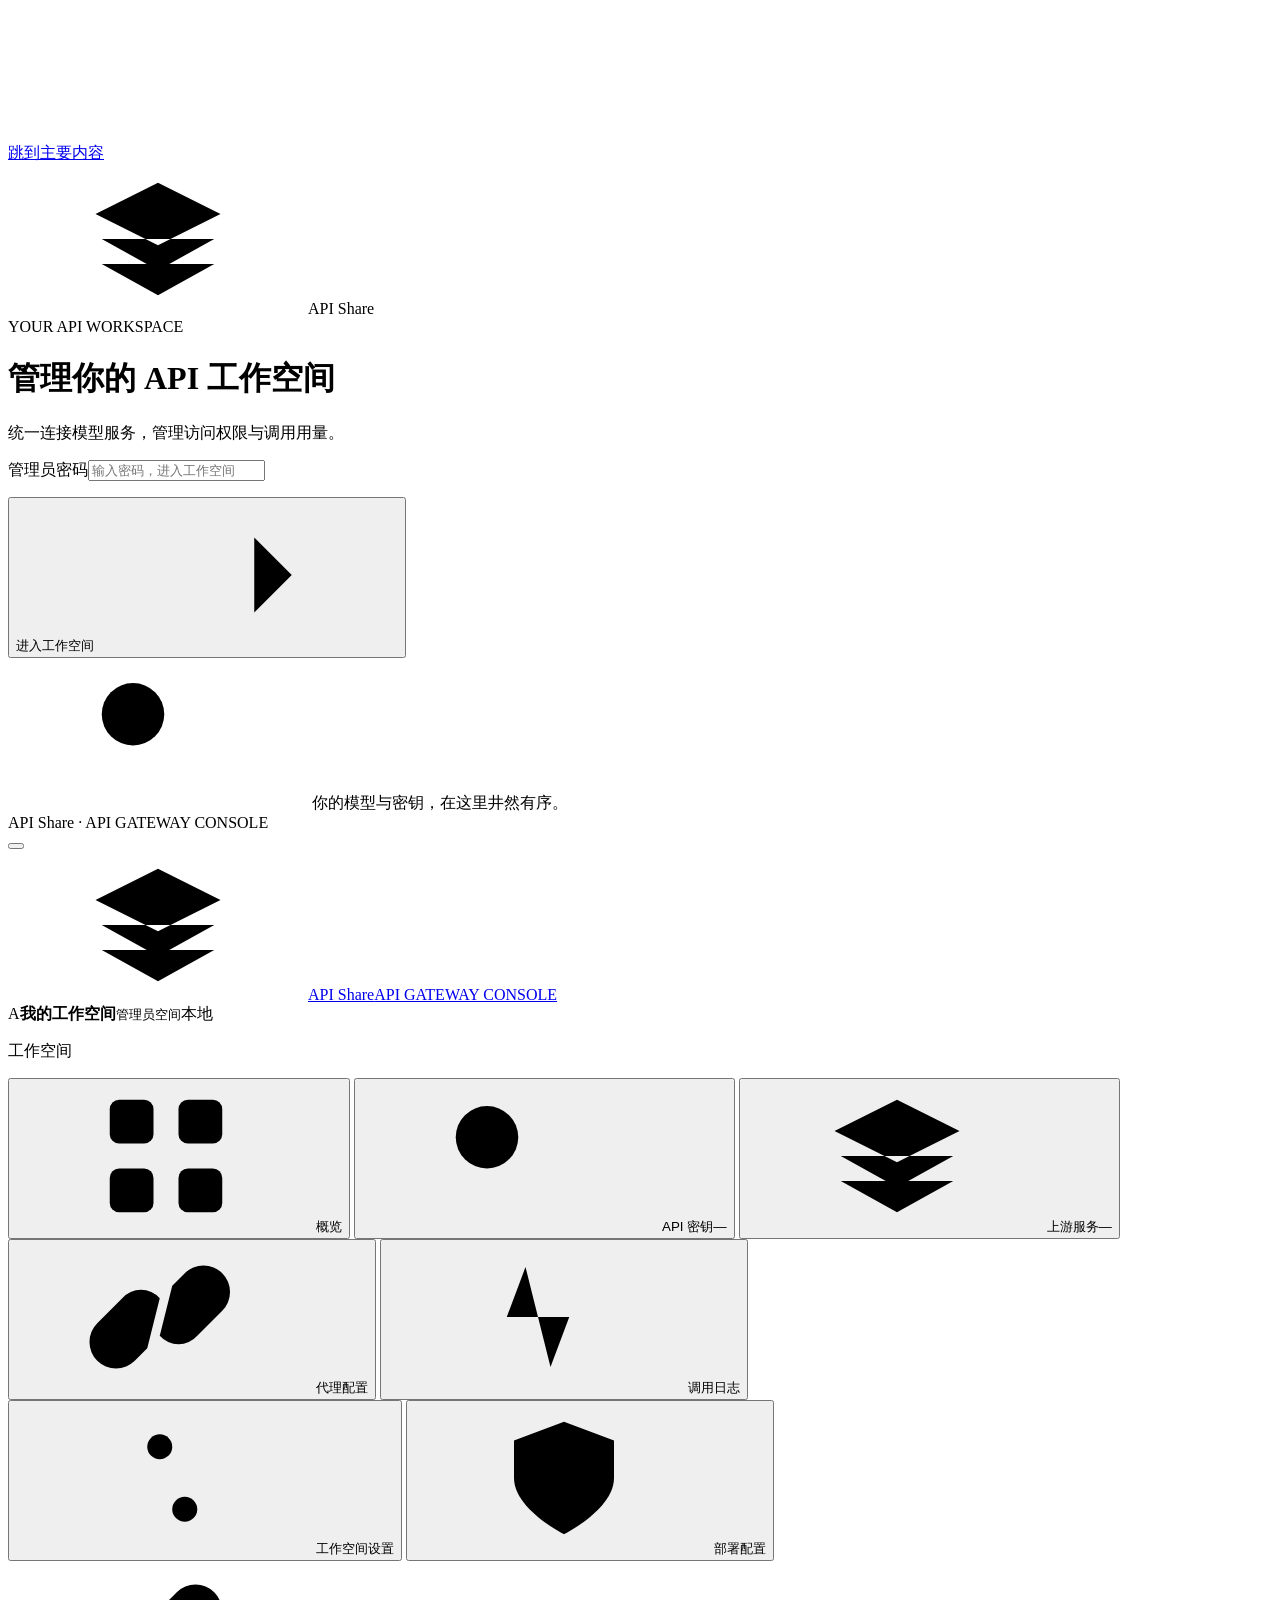
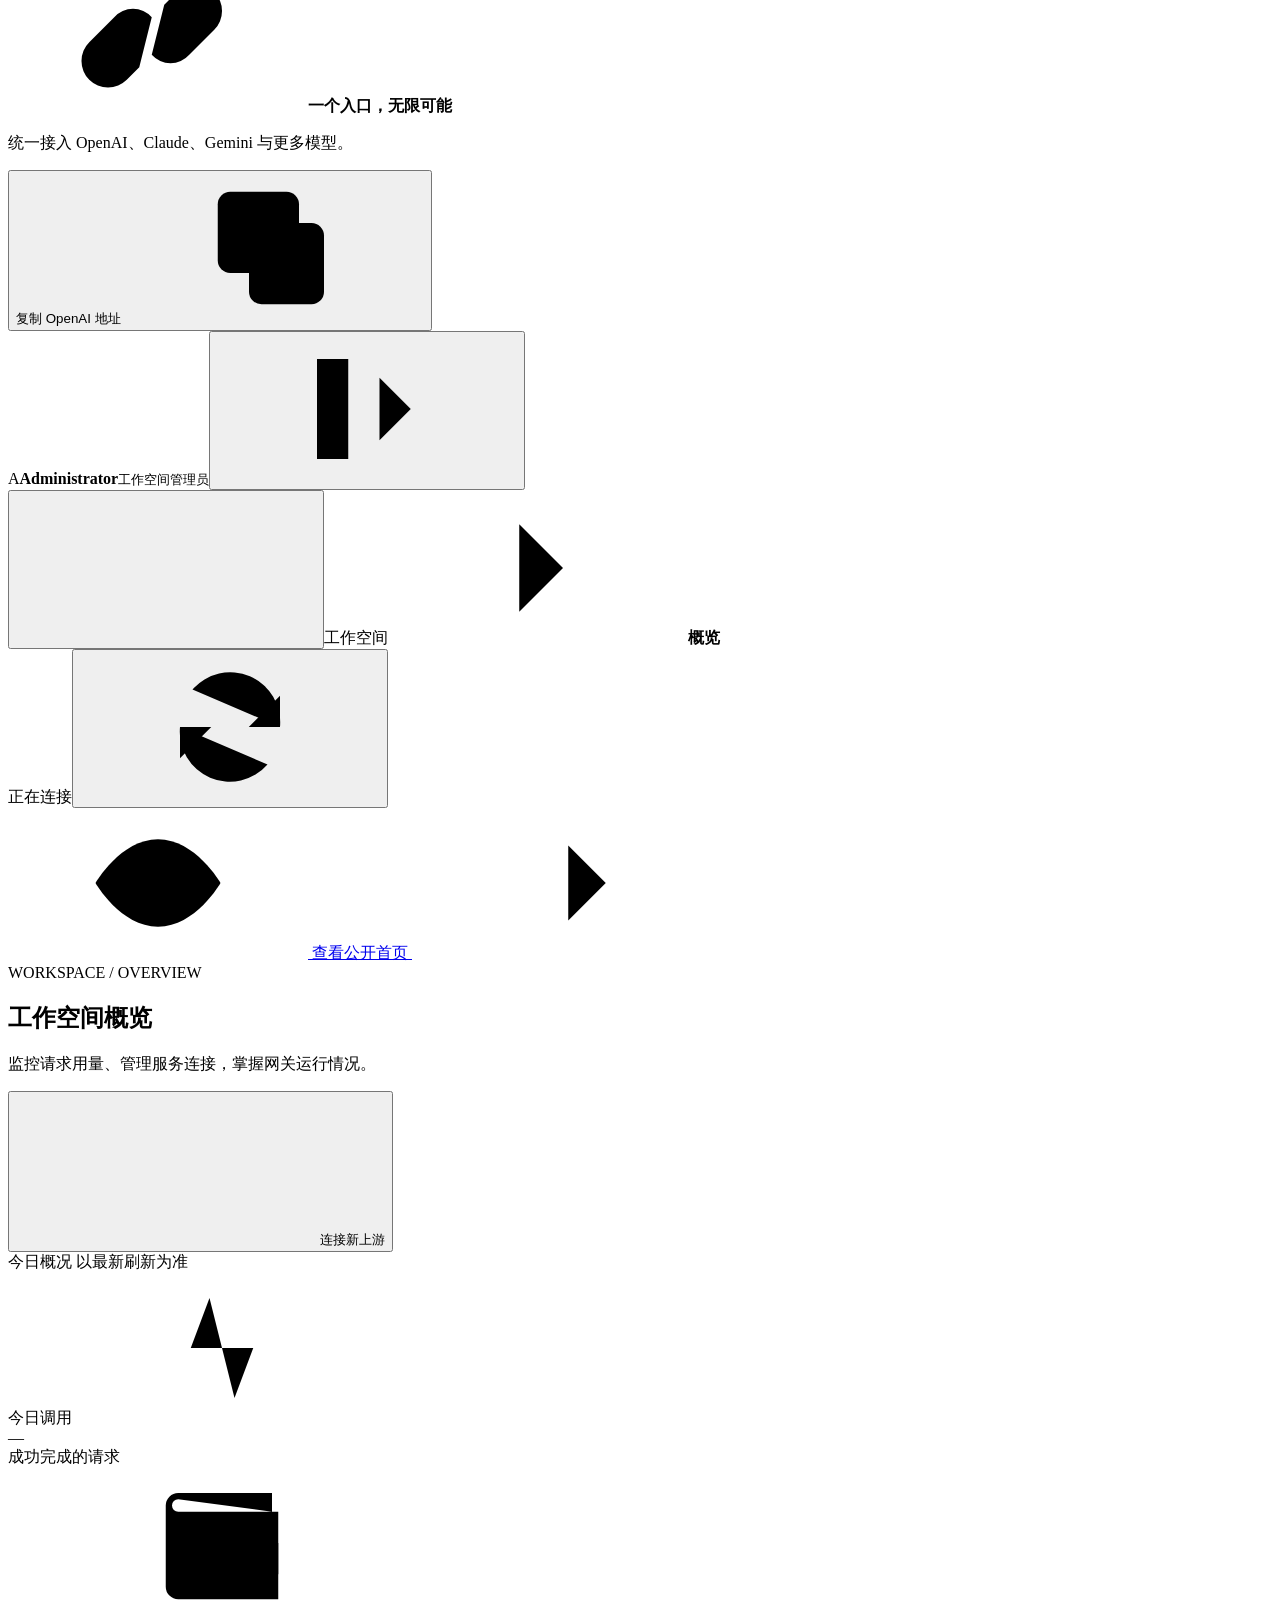
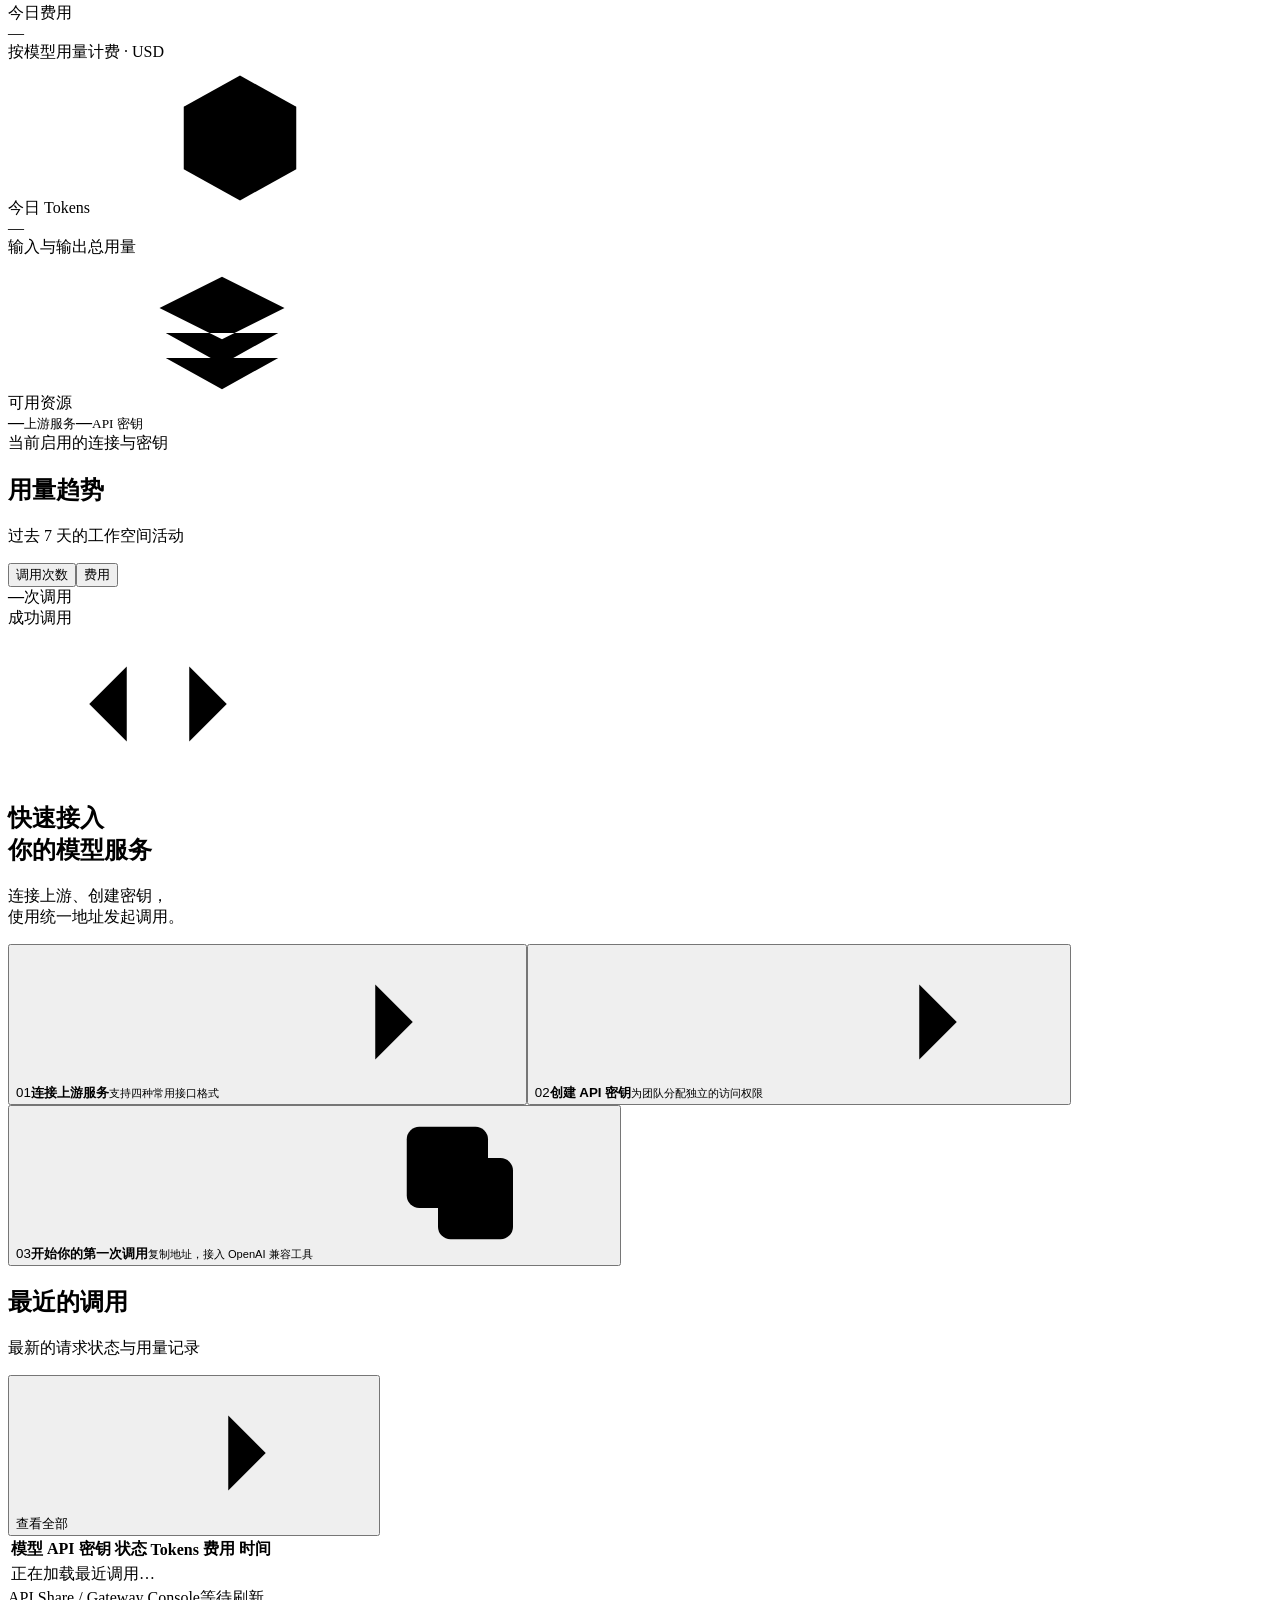
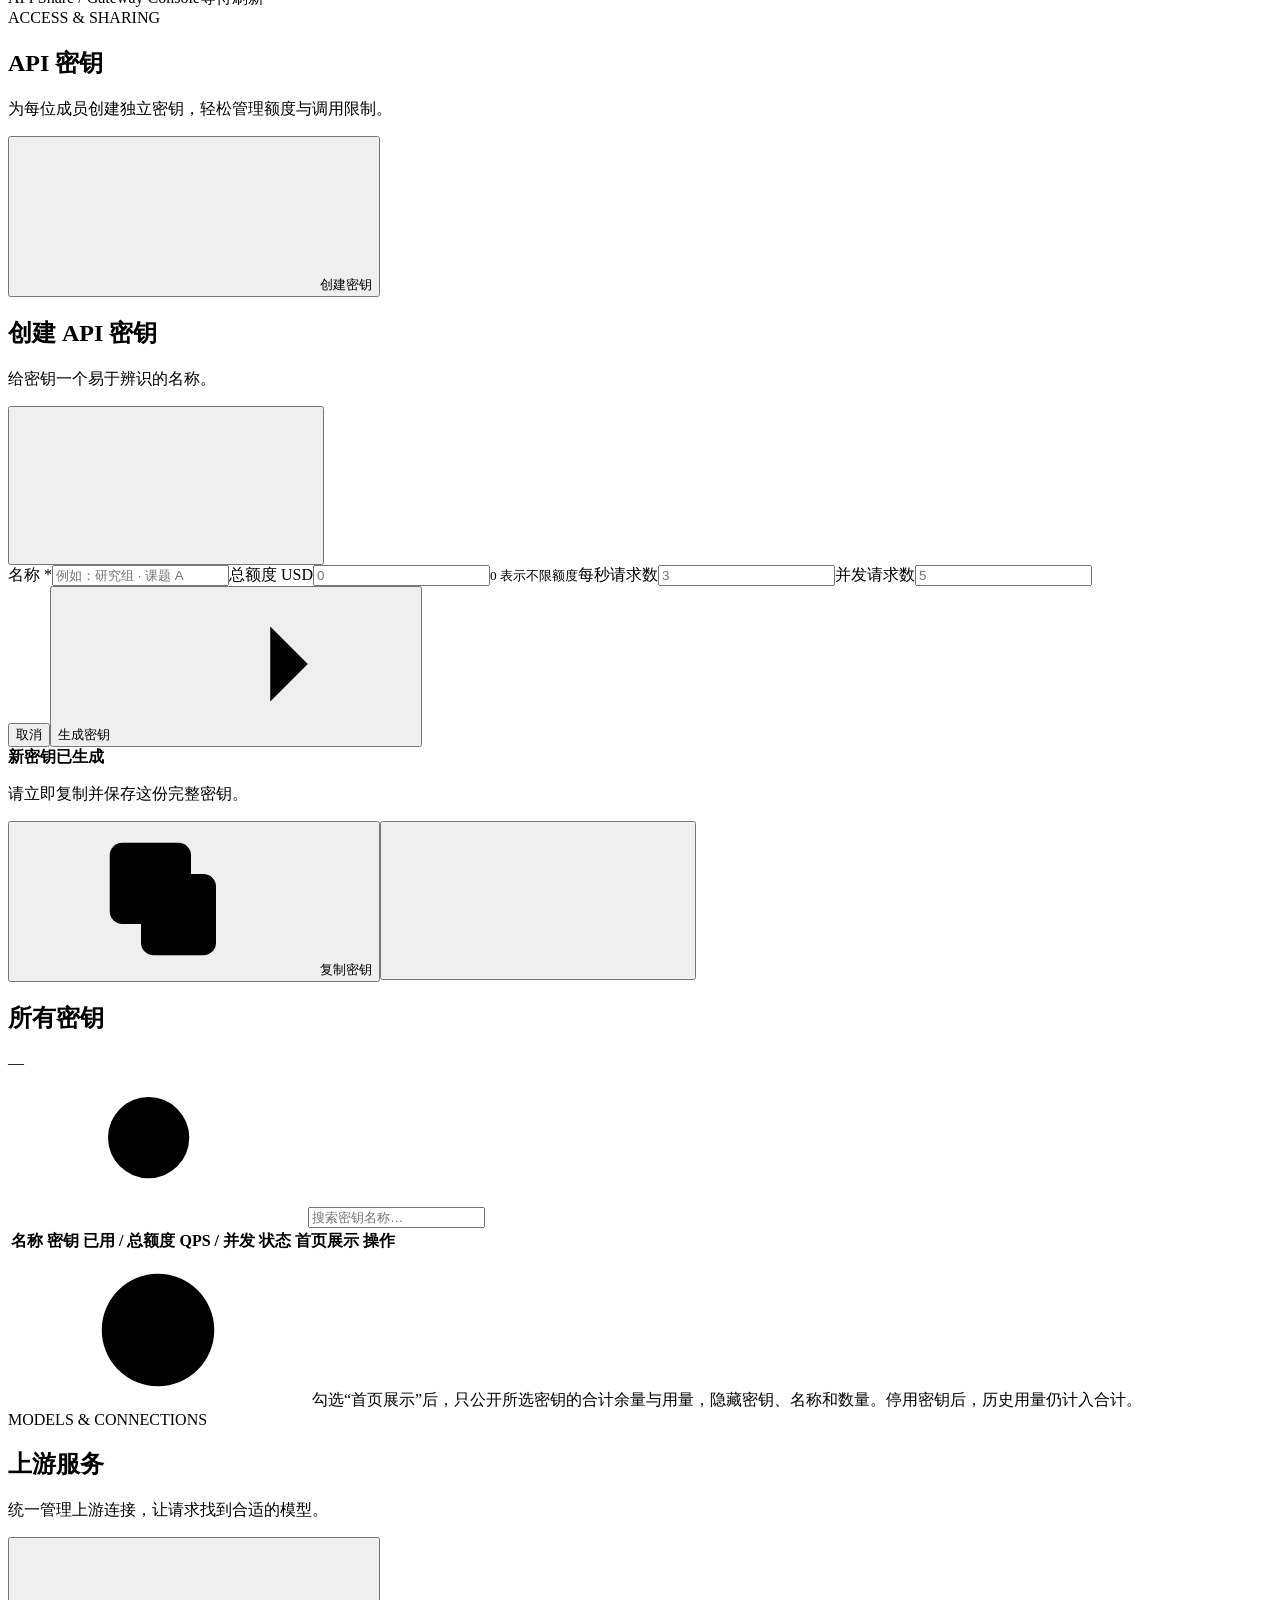
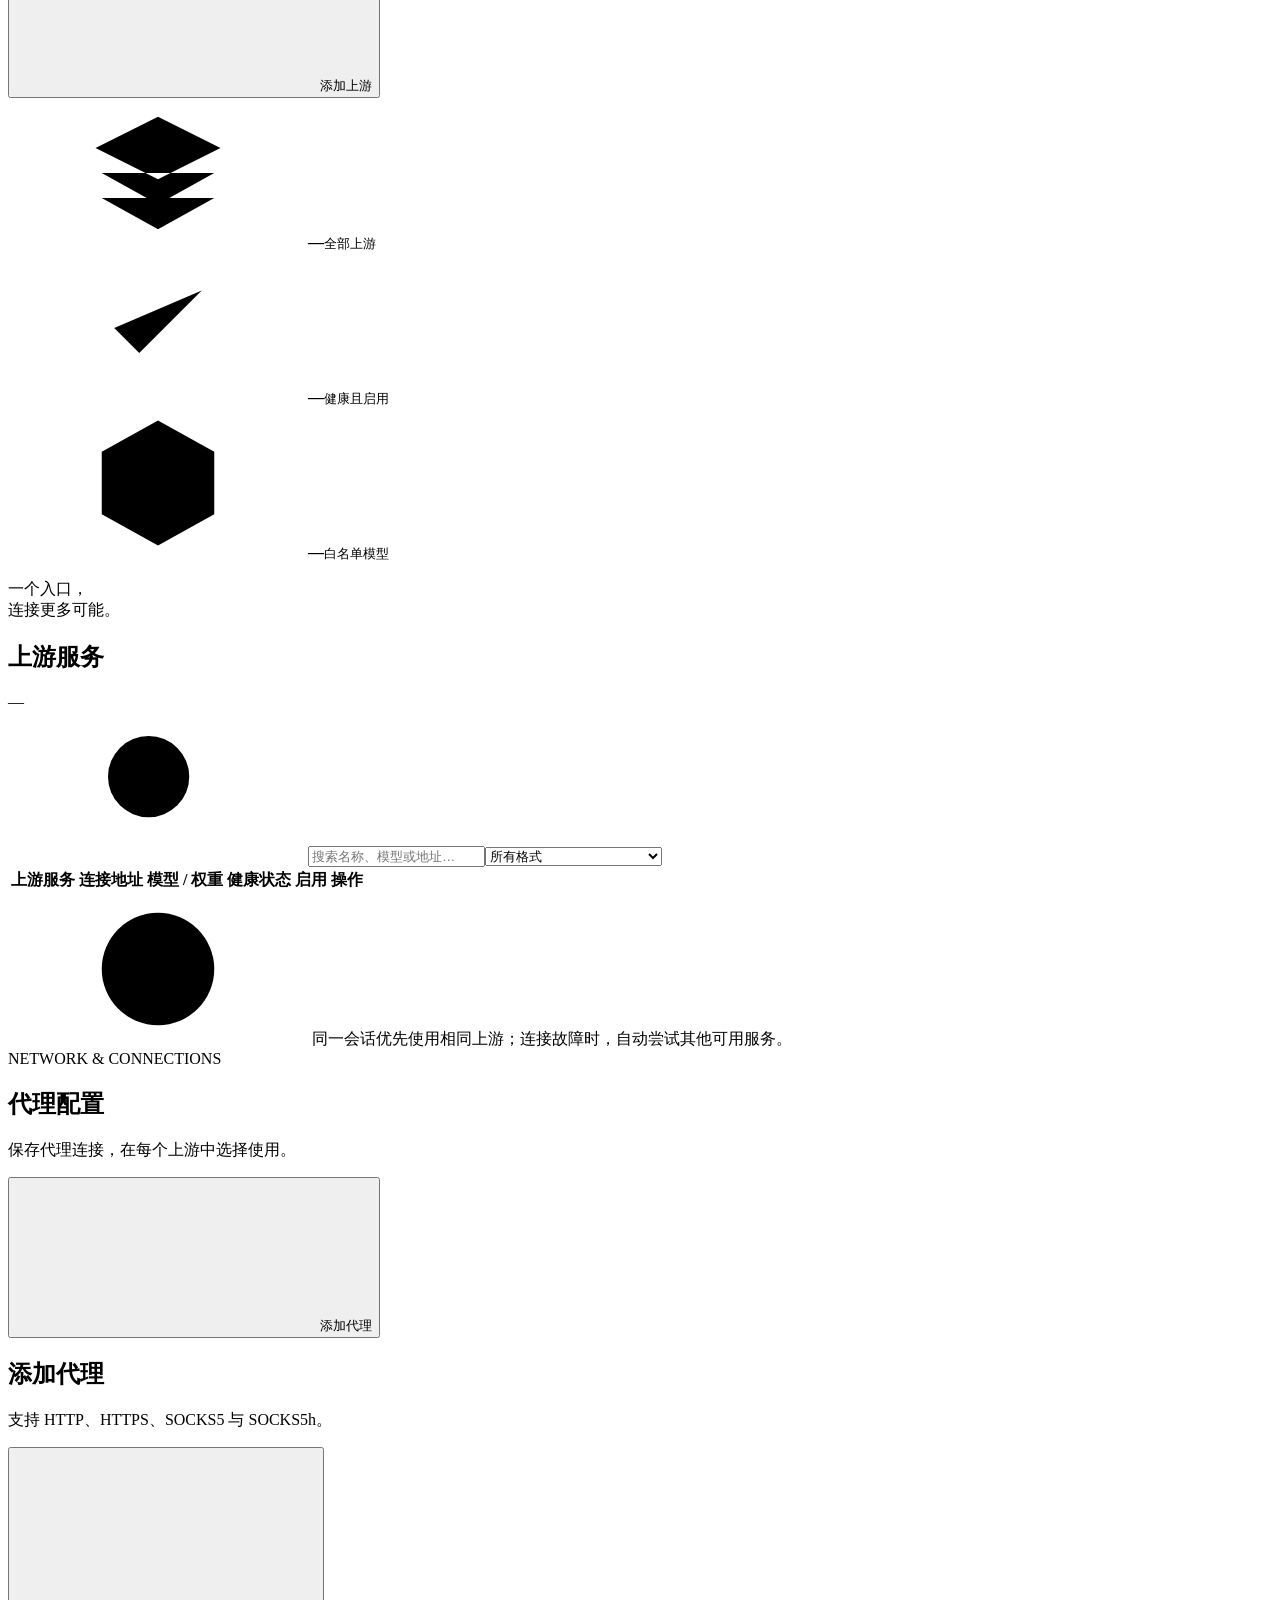
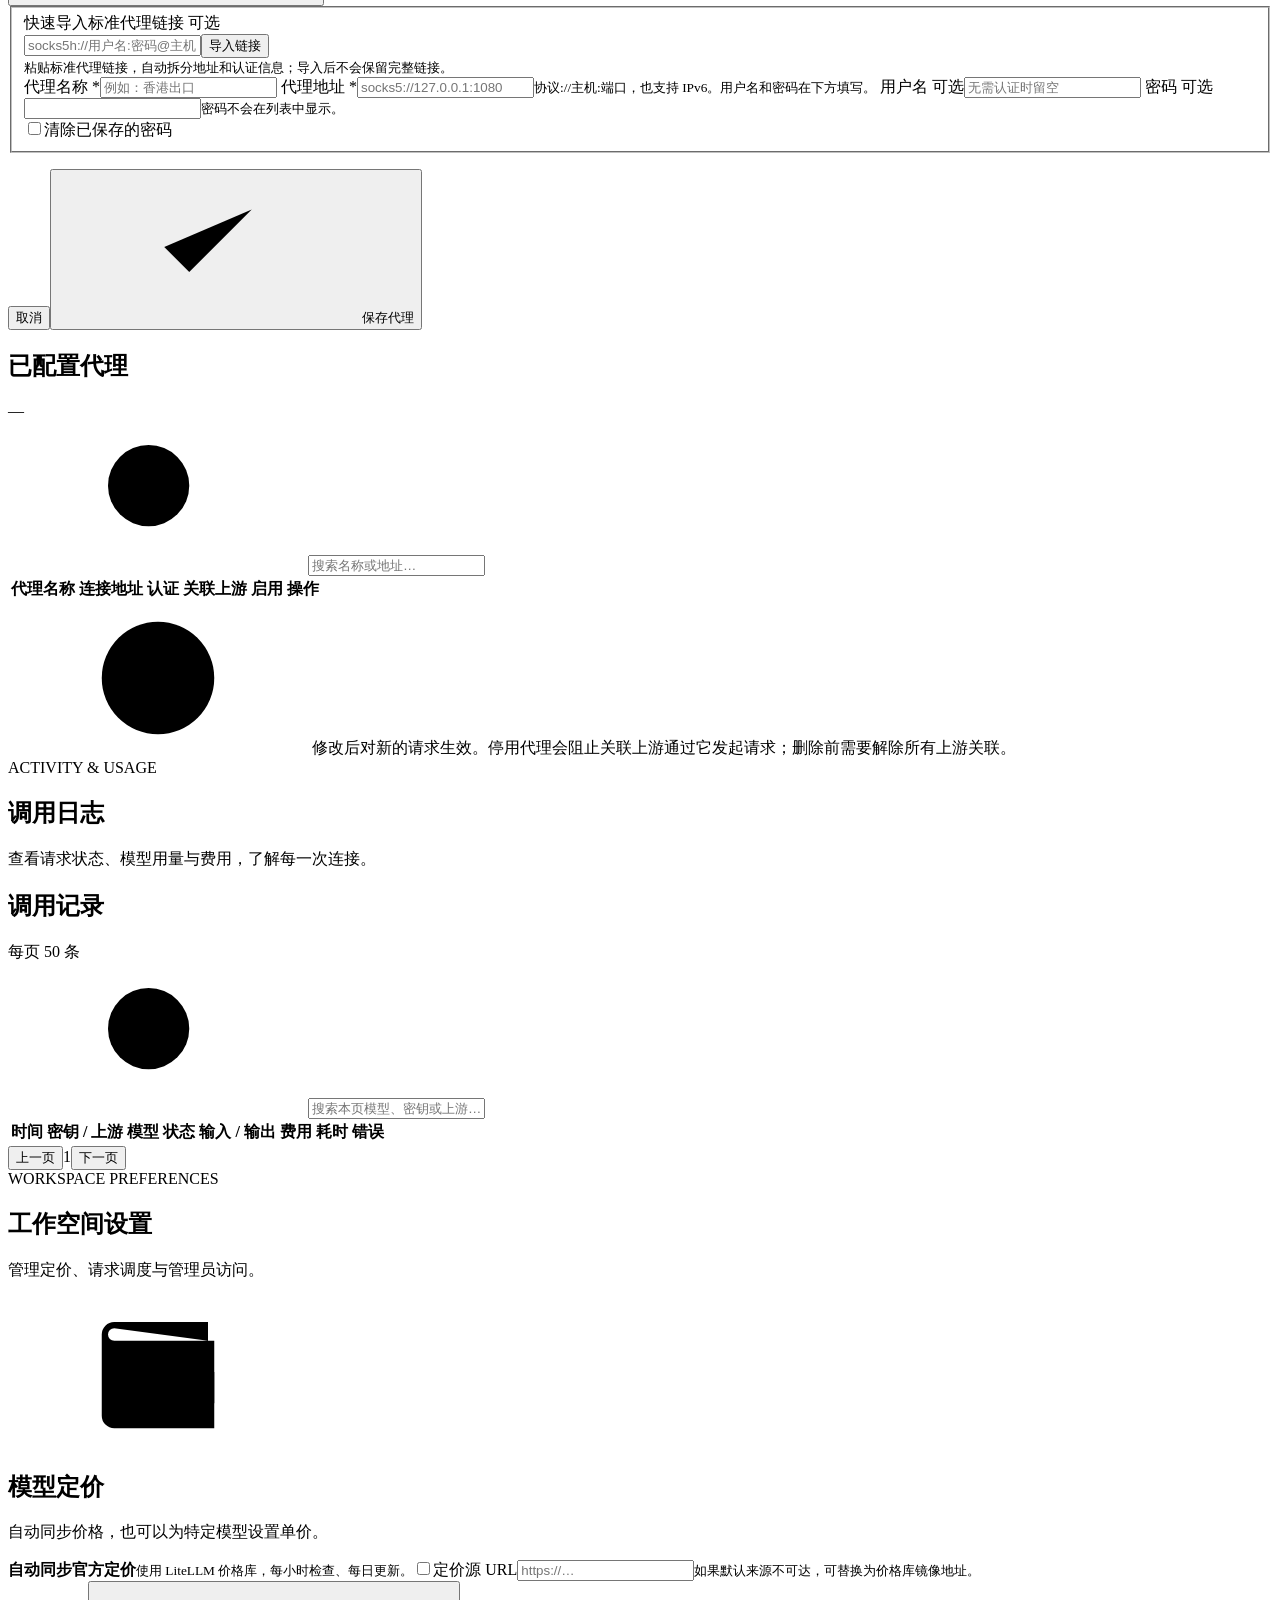
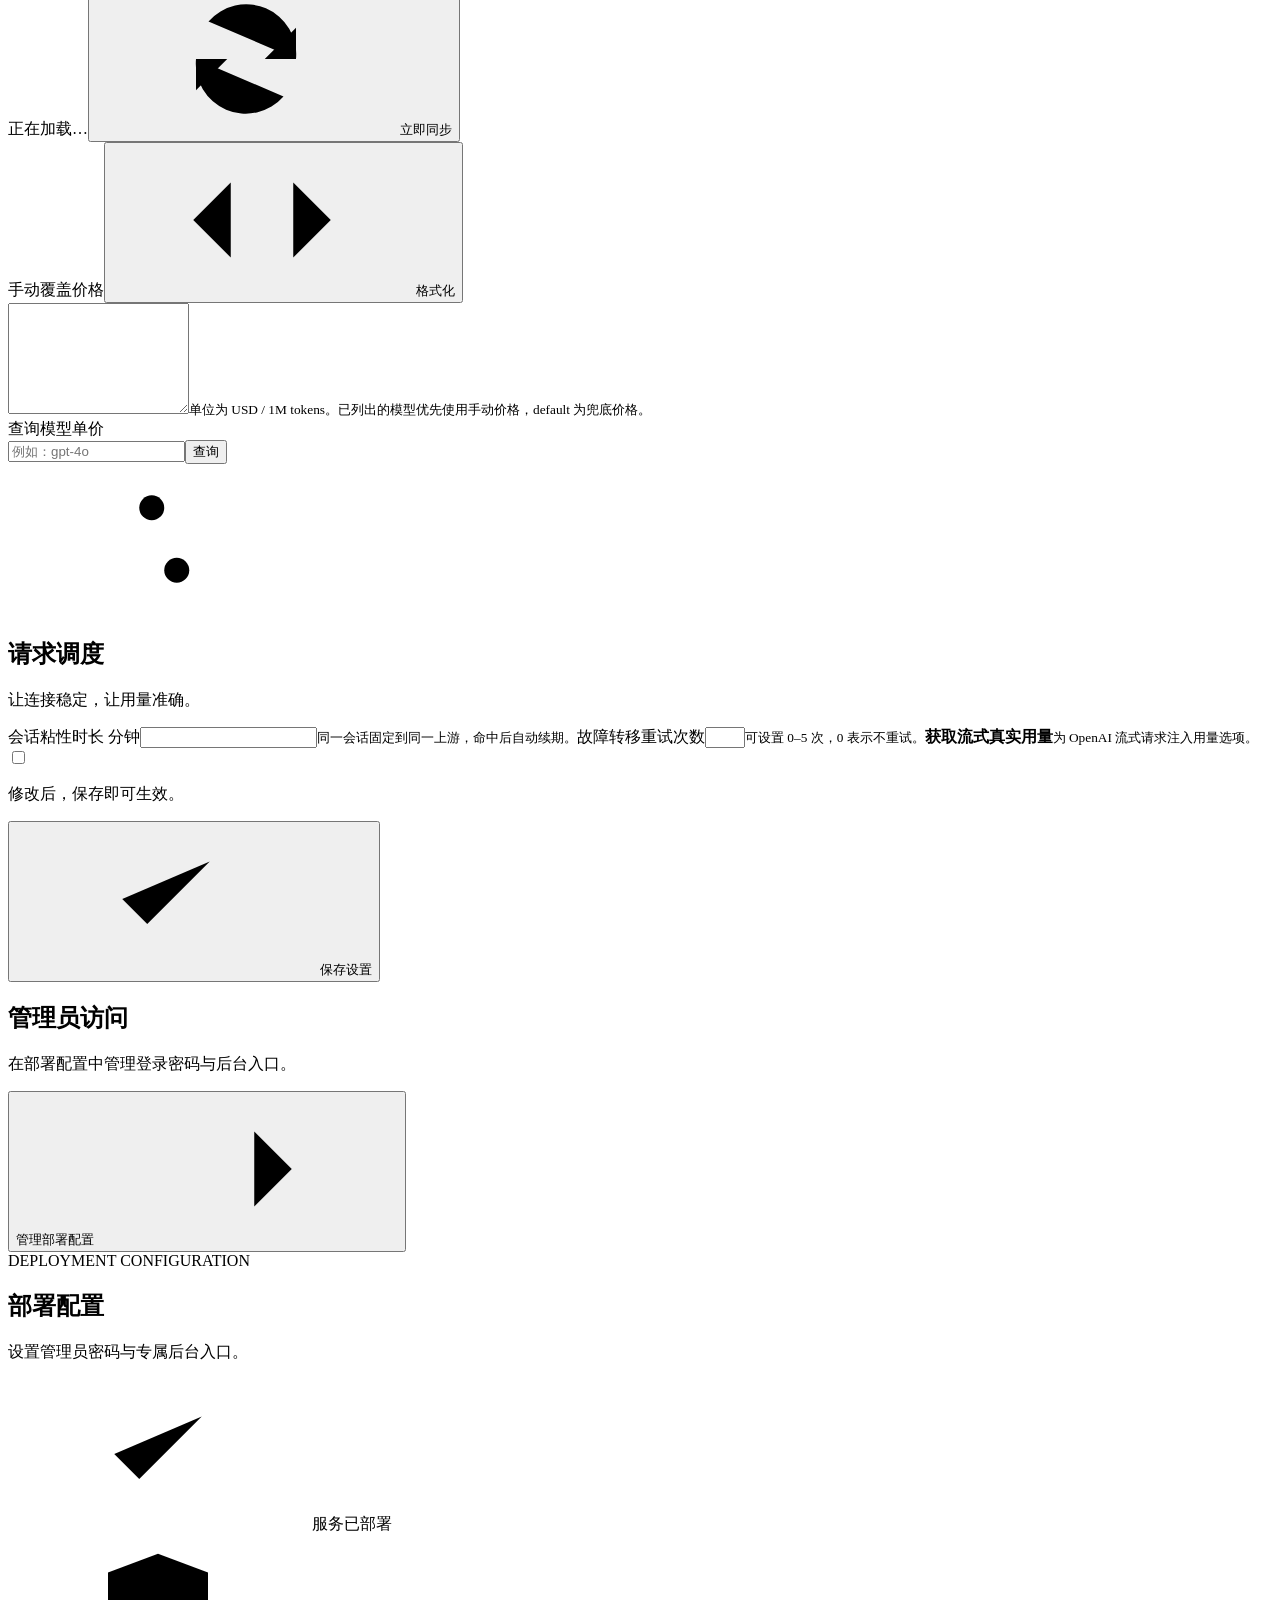
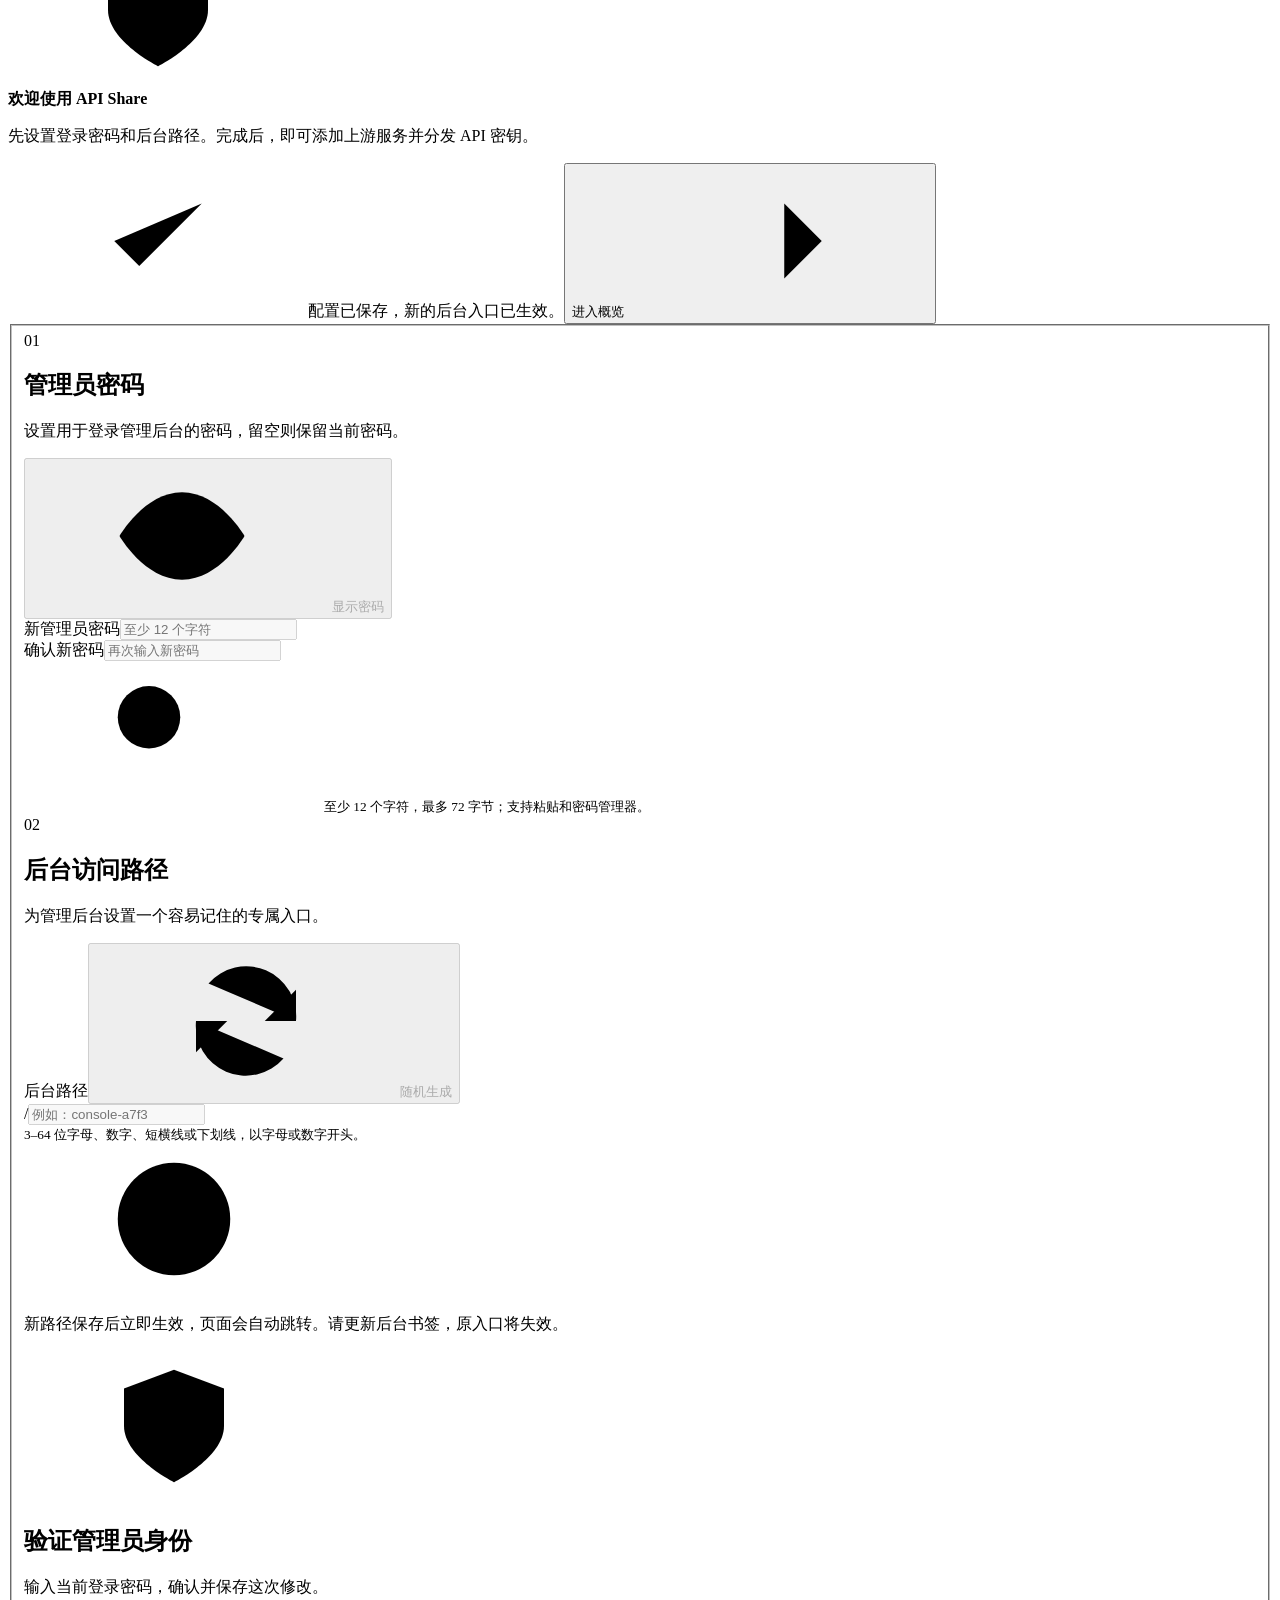
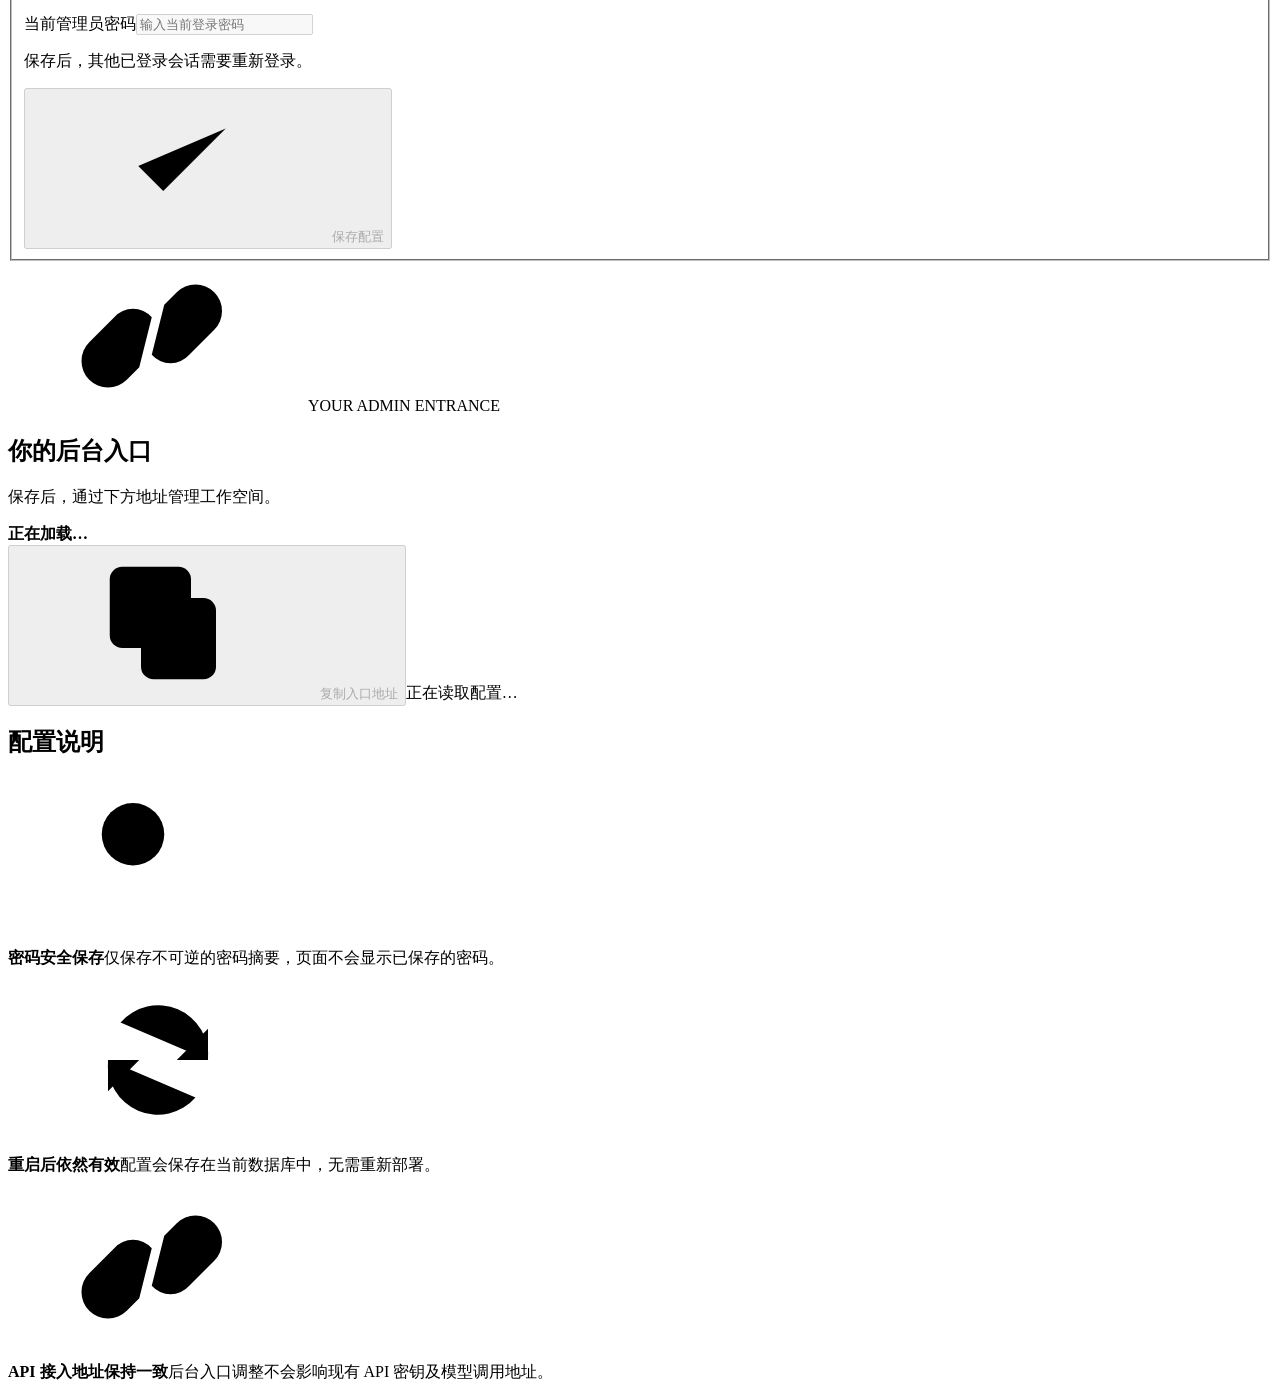
==== commit 82bd0c2c: "支持跨协议转发并区分 OpenAI Chat 与 Responses" ====
--- a/web/index.html
+++ b/web/index.html
@@ -89,7 +89,7 @@
           </div>
           <div class="dashboard-grid">
             <div class="card-block chart-card"><div class="block-heading"><div><h2>用量趋势</h2><p>过去 7 天的工作空间活动</p></div><div class="segmented" aria-label="趋势指标"><button class="active" data-chart="calls" onclick="setChartMetric('calls')" aria-pressed="true">调用次数</button><button data-chart="cost" onclick="setChartMetric('cost')" aria-pressed="false">费用</button></div></div><div class="chart-summary"><strong id="chartTotal">—</strong><span id="chartUnit">次调用</span><span id="chartRange" class="muted"></span></div><div id="dailyChart" class="chart" aria-label="过去七天用量趋势"></div><div class="chart-caption"><span class="legend-dot"></span><span id="chartLegend">成功调用</span><span id="chartNote" class="muted"></span></div></div>
-            <div class="card-block getting-started"><span class="guide-icon"><svg class="icon"><use href="#i-code"/></svg></span><h2>快速接入<br>你的模型服务</h2><p>连接上游、创建密钥，<br>使用统一地址发起调用。</p><button class="guide-step" onclick="switchTab('upstreams')"><span class="step-number">01</span><span><strong>连接上游服务</strong><small>支持三种常用接口类型</small></span><svg class="icon"><use href="#i-arrow"/></svg></button><button class="guide-step" onclick="switchTab('keys')"><span class="step-number">02</span><span><strong>创建 API 密钥</strong><small>为团队分配独立的访问权限</small></span><svg class="icon"><use href="#i-arrow"/></svg></button><button class="guide-step" onclick="copyEndpoint()"><span class="step-number">03</span><span><strong>开始你的第一次调用</strong><small>复制地址，接入 OpenAI 兼容工具</small></span><svg class="icon"><use href="#i-copy"/></svg></button></div>
+            <div class="card-block getting-started"><span class="guide-icon"><svg class="icon"><use href="#i-code"/></svg></span><h2>快速接入<br>你的模型服务</h2><p>连接上游、创建密钥，<br>使用统一地址发起调用。</p><button class="guide-step" onclick="switchTab('upstreams')"><span class="step-number">01</span><span><strong>连接上游服务</strong><small>支持四种常用接口格式</small></span><svg class="icon"><use href="#i-arrow"/></svg></button><button class="guide-step" onclick="switchTab('keys')"><span class="step-number">02</span><span><strong>创建 API 密钥</strong><small>为团队分配独立的访问权限</small></span><svg class="icon"><use href="#i-arrow"/></svg></button><button class="guide-step" onclick="copyEndpoint()"><span class="step-number">03</span><span><strong>开始你的第一次调用</strong><small>复制地址，接入 OpenAI 兼容工具</small></span><svg class="icon"><use href="#i-copy"/></svg></button></div>
           </div>
           <div class="card-block recent-card"><div class="block-heading"><div><h2>最近的调用</h2><p>最新的请求状态与用量记录</p></div><button class="text-btn" onclick="switchTab('logs')">查看全部 <svg class="icon"><use href="#i-arrow"/></svg></button></div><div class="table-wrap"><table class="tbl" id="recentTable"><thead><tr><th scope="col">模型</th><th scope="col">API 密钥</th><th scope="col">状态</th><th scope="col">Tokens</th><th scope="col">费用</th><th scope="col">时间</th></tr></thead><tbody><tr><td colspan="6" class="table-message">正在加载最近调用…</td></tr></tbody></table></div></div>
           <footer class="workspace-footer"><span>API Share / Gateway Console</span><span id="lastRefreshed">等待刷新</span></footer>
@@ -106,7 +106,7 @@
         <section id="tab-upstreams" class="panel hidden">
           <div class="page-heading"><div><span class="eyebrow">MODELS & CONNECTIONS</span><h1>上游服务</h1><p>统一管理上游连接，让请求找到合适的模型。</p></div><button class="btn" onclick="openCreateUpstream()"><svg class="icon"><use href="#i-plus"/></svg> 添加上游</button></div>
           <div class="upstream-summary"><div><span class="summary-icon"><svg class="icon"><use href="#i-layers"/></svg></span><span><strong id="upstreamTotal">—</strong><small>全部上游</small></span></div><div><span class="summary-icon green"><svg class="icon"><use href="#i-check"/></svg></span><span><strong id="upstreamHealthy">—</strong><small>健康且启用</small></span></div><div><span class="summary-icon orange"><svg class="icon"><use href="#i-token"/></svg></span><span><strong id="upstreamModelCount">—</strong><small>白名单模型</small></span></div><p>一个入口，<br><span>连接更多可能。</span></p></div>
-          <div class="card-block list-card"><div class="list-toolbar"><div class="list-title"><h2>上游服务</h2><span id="upstreamListCount" class="count-pill">—</span></div><div class="toolbar-filters"><label class="search-field"><svg class="icon"><use href="#i-search"/></svg><input id="upstreamSearch" placeholder="搜索名称、模型或地址…" aria-label="搜索上游" oninput="renderUpstreams()"></label><select id="upstreamTypeFilter" aria-label="按上游类型筛选" onchange="renderUpstreams()"><option value="">所有类型</option><option value="openai">OpenAI 兼容</option><option value="anthropic">Claude / Anthropic</option><option value="gemini">Gemini</option></select></div></div><div class="table-wrap"><table class="tbl upstream-table" id="upsTable"><thead><tr><th scope="col">上游服务</th><th scope="col">连接地址</th><th scope="col">模型 / 权重</th><th scope="col">健康状态</th><th scope="col">启用</th><th scope="col" class="actions-heading">操作</th></tr></thead><tbody></tbody></table></div></div>
+          <div class="card-block list-card"><div class="list-toolbar"><div class="list-title"><h2>上游服务</h2><span id="upstreamListCount" class="count-pill">—</span></div><div class="toolbar-filters"><label class="search-field"><svg class="icon"><use href="#i-search"/></svg><input id="upstreamSearch" placeholder="搜索名称、模型或地址…" aria-label="搜索上游" oninput="renderUpstreams()"></label><select id="upstreamTypeFilter" aria-label="按上游格式筛选" onchange="renderUpstreams()"><option value="">所有格式</option><option value="openai-chat">OpenAI Chat Completions</option><option value="openai-responses">OpenAI Responses</option><option value="anthropic">Anthropic Messages</option><option value="gemini">Gemini generateContent</option><option value="openai-auto">OpenAI · 旧配置</option></select></div></div><div class="table-wrap"><table class="tbl upstream-table" id="upsTable"><thead><tr><th scope="col">上游服务</th><th scope="col">连接地址</th><th scope="col">模型 / 权重</th><th scope="col">健康状态</th><th scope="col">启用</th><th scope="col" class="actions-heading">操作</th></tr></thead><tbody></tbody></table></div></div>
           <div class="inline-note"><svg class="icon"><use href="#i-info"/></svg> 同一会话优先使用相同上游；连接故障时，自动尝试其他可用服务。</div>
         </section>
 
@@ -188,12 +188,25 @@
     <form id="upstreamEditorForm" class="editor-form" onsubmit="return saveEditUpstream(event)">
       <header class="editor-header"><div class="editor-title-group"><span id="editorProviderIcon" class="provider-icon anthropic"><svg class="icon"><use href="#i-spark"/></svg></span><div><div class="editor-eyebrow">上游服务 <span>/</span> <span id="editTitle">新连接</span></div><h2 id="editorHeading">编辑上游</h2><p id="editorDescription" class="sr-only">配置上游连接、模型访问与调度策略。</p></div></div><button type="button" class="icon-btn editor-close" onclick="closeEdit()" title="关闭编辑器 · Esc" aria-label="关闭编辑器"><svg class="icon"><use href="#i-close"/></svg></button></header>
       <div class="editor-body">
-        <aside class="editor-nav" aria-label="编辑器分区"><p class="nav-label">连接配置</p><button type="button" data-section="editorBasic" class="editor-nav-item active" onclick="jumpEditor('editorBasic')"><span>01</span> 基本信息</button><button type="button" data-section="editorConnection" class="editor-nav-item" onclick="jumpEditor('editorConnection')"><span>02</span> 连接与认证</button><button type="button" data-section="editorModels" class="editor-nav-item" onclick="jumpEditor('editorModels')"><span>03</span> 模型访问</button><button type="button" data-section="editorRouting" class="editor-nav-item" onclick="jumpEditor('editorRouting')"><span>04</span> 调度策略</button><div class="editor-nav-note"><svg class="icon"><use href="#i-info"/></svg><p>配置清晰，<br>连接更稳定。</p><small>保存后，新配置立即生效。</small></div></aside>
+        <aside class="editor-nav" aria-label="编辑器分区"><p class="nav-label">连接配置</p><button type="button" data-section="editorBasic" class="editor-nav-item active" onclick="jumpEditor('editorBasic')"><span>01</span> 基本信息</button><button type="button" data-section="editorConnection" class="editor-nav-item" onclick="jumpEditor('editorConnection')"><span>02</span> 连接与认证</button><button type="button" data-section="editorHeaders" class="editor-nav-item" onclick="jumpEditor('editorHeaders')"><span>03</span> 请求头覆盖</button><button type="button" data-section="editorModels" class="editor-nav-item" onclick="jumpEditor('editorModels')"><span>04</span> 模型访问</button><button type="button" data-section="editorRouting" class="editor-nav-item" onclick="jumpEditor('editorRouting')"><span>05</span> 调度策略</button><div class="editor-nav-note"><svg class="icon"><use href="#i-info"/></svg><p>配置清晰，<br>连接更稳定。</p><small>保存后，新配置立即生效。</small></div></aside>
         <div id="editorScroll" class="editor-scroll">
-          <section id="editorBasic" class="editor-section"><div class="editor-section-heading"><span>01</span><div><h3>基本信息</h3><p>一个名称，辨识每一条连接。</p></div></div><div class="form-grid"><label class="field"><span>上游名称 <span class="required">*</span></span><input id="editName" placeholder="例如：团队 Claude 主账号" required maxlength="120"></label><label class="field"><span>接口类型</span><select id="editType" onchange="updateEditorProvider()"><option value="openai">OpenAI 兼容</option><option value="anthropic">Claude / Anthropic</option><option value="gemini">Gemini</option></select></label></div><div id="providerHint" class="field-hint">支持 OpenAI、DeepSeek、Grok 等兼容接口。</div></section>
+          <section id="editorBasic" class="editor-section"><div class="editor-section-heading"><span>01</span><div><h3>基本信息</h3><p>一个名称，辨识每一条连接。</p></div></div><div class="form-grid"><label class="field"><span>上游名称 <span class="required">*</span></span><input id="editName" placeholder="例如：团队 Claude 主账号" required maxlength="120"></label><label class="field"><span>上游请求格式</span><select id="editType" required onchange="updateEditorProvider()" aria-describedby="providerHint clientFormatHint"><option value="openai-chat">OpenAI Chat Completions</option><option value="openai-responses">OpenAI Responses</option><option value="anthropic">Anthropic Messages</option><option value="gemini">Gemini generateContent</option><option id="legacyOpenAIFormatOption" value="openai-auto" hidden disabled>OpenAI · 旧配置（跟随客户端）</option></select></label></div><div id="providerHint" class="field-hint">上游固定使用 /v1/chat/completions。</div><div id="clientFormatHint" class="field-hint">选择上游实际支持的请求格式。客户端可使用 OpenAI Chat、Responses、Anthropic 或 Gemini 格式，网关自动转换请求与响应。</div></section>
           <section id="editorConnection" class="editor-section"><div class="editor-section-heading"><span>02</span><div><h3>连接与认证</h3><p>安全地连接你的模型服务。</p></div></div><label class="field"><span>Base URL <span class="required">*</span></span><input id="editBase" type="url" placeholder="https://api.anthropic.com" spellcheck="false" required><small>填写服务根地址，无需添加 /v1 或 /v1beta。</small></label><label class="field"><span>API 密钥 <span id="editKeyRequired" class="required">*</span></span><span class="secret-field"><input id="editKey" type="password" placeholder="输入上游 API 密钥" spellcheck="false" autocomplete="off"><button id="revealKeyButton" type="button" class="icon-btn" onclick="toggleKeyVisibility()" aria-label="显示 API 密钥" aria-pressed="false"><svg class="icon"><use href="#i-eye"/></svg></button></span><small id="editKeyHint">留空会保留当前密钥；填写新密钥将替换原密钥。</small></label><label class="field"><span>请求代理 <span class="optional">可选</span></span><select id="editProxy" aria-describedby="editProxyHint"><option value="0">默认连接（跟随系统环境）</option></select><small id="editProxyHint">模型调用、连接测试和模型列表获取均使用所选代理。</small></label></section>
-          <section id="editorModels" class="editor-section"><div class="editor-section-heading"><span>03</span><div><h3>模型访问</h3><p>按当前接口类型和 Key 获取模型，再勾选白名单。</p></div><button id="probeEditorButton" type="button" class="btn mini ghost" onclick="probeEditUpstream()"><svg class="icon"><use href="#i-refresh"/></svg> 获取当前 Key 模型</button></div><label class="field"><span>模型白名单 <span class="optional">可选</span></span><textarea id="editModels" rows="2" placeholder="claude-sonnet-4-20250514, claude-opus-4-20250514" spellcheck="false" oninput="onModelsInput()"></textarea><small>模型名用逗号分隔。留空允许全部模型；建议明确指定，方便准确路由。</small></label><div id="selectedModelChips" class="model-chips" aria-label="白名单模型"></div><p id="editProbeInfo" class="probe-info" role="status"></p><div id="editProbeArea" class="model-picker hidden"><div class="model-picker-toolbar"><label class="search-field"><svg class="icon"><use href="#i-search"/></svg><input id="editProbeFilter" placeholder="搜索模型…" aria-label="筛选可用模型" oninput="renderEditProbeList()"></label><button type="button" class="text-btn" onclick="selectAllEditProbe(true)">全选</button><button type="button" class="text-btn" onclick="selectAllEditProbe(false)">清空</button><span id="editProbeCount" class="muted"></span></div><div id="editProbeList" class="probe-box"></div></div><details id="modelMapDetails" class="advanced-options"><summary><svg class="icon"><use href="#i-code"/></svg> 模型映射 <span class="optional">高级选项</span><svg class="icon"><use href="#i-chevron"/></svg></summary><div class="field"><div class="field-label-row"><label for="editModelMap">映射规则 · JSON</label><button type="button" class="text-btn" onclick="formatJSON('editModelMap')">格式化</button></div><textarea id="editModelMap" class="code-input" rows="4" placeholder='{"gpt-4o": "deepseek-chat"}' spellcheck="false" oninput="validateModelMap()" aria-describedby="modelMapHint modelMapError"></textarea><small id="modelMapHint">将请求中的模型名映射为上游模型名。</small><small id="modelMapError" class="form-error hidden" role="alert"></small></div></details></section>
-          <section id="editorRouting" class="editor-section"><div class="editor-section-heading"><span>04</span><div><h3>调度策略</h3><p>决定这条连接如何参与请求分配。</p></div></div><div class="routing-grid"><label class="field"><span>分配权重</span><input id="editWeight" type="number" min="0" step="1" value="1" required><small>权重越高，分配的请求越多。</small></label><label id="editEnabledRow" class="switch-row"><span><strong>启用此上游</strong><small>允许接收新的请求</small></span><input id="editEnabled" type="checkbox" class="switch-input" checked><span class="switch-track"></span></label><div id="createEnabledNote" class="inline-note hidden"><svg class="icon"><use href="#i-check"/></svg> 创建后自动启用</div></div></section>
+          <section id="editorHeaders" class="editor-section">
+            <div class="editor-section-heading"><span>03</span><div><h3>请求头覆盖</h3><p>为此上游设置固定请求头或透传规则。</p></div></div>
+            <div class="header-config-heading"><div><label for="editHeaderOverrides">覆盖请求标头 <span class="optional">可选</span></label><p>留空使用默认请求头。</p></div><div class="header-template-actions"><button type="button" class="text-btn" onclick="setHeaderTemplate('example')">填入模板</button><button type="button" class="text-btn" onclick="setHeaderTemplate('passthrough')">透传模板</button><button type="button" class="text-btn" onclick="setHeaderTemplate('clear')">清空</button></div></div>
+            <div class="client-header-templates">
+              <div class="client-template-controls"><label for="clientHeaderTemplate">User-Agent 模板</label><select id="clientHeaderTemplate" onchange="applyClientHeaderTemplate()" aria-describedby="clientVersionStatus clientTemplateHint"><option value="" disabled selected>选择客户端模板…</option><option value="codex" disabled>Codex 模板 · 正在检测</option><option value="claude_code" disabled>Claude Code 模板 · 正在检测</option></select><button id="refreshClientVersionsButton" type="button" class="text-btn" onclick="loadClientHeaderVersions(true)"><svg class="icon" aria-hidden="true"><use href="#i-refresh"/></svg> 检查更新</button></div>
+              <p id="clientVersionStatus" class="client-version-status" role="status">打开编辑器时自动检测最新稳定版。</p>
+              <p id="clientTemplateHint" class="client-template-hint">选择后更新 User-Agent，保留其他请求头。保存后自动跟随新版本，检测失败时沿用最近成功版本。</p>
+              <p id="clientHeaderPreview" class="client-header-preview hidden">当前 User-Agent：<code id="clientHeaderUserAgent"></code></p>
+            </div>
+            <div class="header-code-editor"><div class="header-code-toolbar"><span>{} JSON</span><div class="header-code-actions"><span id="headerJSONStatus" class="header-json-status" role="status">未配置</span><button type="button" class="text-btn" onclick="copyHeaderOverrides()"><svg class="icon" aria-hidden="true"><use href="#i-copy"/></svg> 复制</button><button type="button" class="text-btn" onclick="formatHeaderOverrides()"><svg class="icon" aria-hidden="true"><use href="#i-code"/></svg> 格式化 JSON</button></div></div><textarea id="editHeaderOverrides" class="code-input" rows="7" placeholder='{"X-Custom-Header": "value"}' spellcheck="false" autocapitalize="none" autocomplete="off" oninput="validateHeaderOverrides()" aria-describedby="headerOverridesHint headerOverridesError"></textarea></div>
+            <p id="headerOverridesError" class="form-error hidden" role="alert"></p>
+            <div id="headerOverridesHint" class="header-config-hint"><p>支持变量：<code>{api_key}</code> 上游密钥，<code>{client_header:NAME}</code> 客户端请求头值；<code>{codex_user_agent}</code>、<code>{claude_code_user_agent}</code> 自动使用最新已检测版本。</p><p><code>true</code> 透传，<code>false</code> 移除；<code>*</code> 匹配全部，<code>re:</code> 使用正则。固定请求头优先于批量规则。</p><p>批量透传会过滤认证、Cookie 和连接控制头。测试与模型获取使用固定值和上游密钥变量；缺失的客户端变量会跳过对应规则。</p></div>
+          </section>
+          <section id="editorModels" class="editor-section"><div class="editor-section-heading"><span>04</span><div><h3>模型访问</h3><p>按当前接口类型和 Key 获取模型，再勾选白名单。</p></div><button id="probeEditorButton" type="button" class="btn mini ghost" onclick="probeEditUpstream()"><svg class="icon"><use href="#i-refresh"/></svg> 获取当前 Key 模型</button></div><label class="field"><span>模型白名单 <span class="optional">可选</span></span><textarea id="editModels" rows="2" placeholder="claude-sonnet-4-20250514, claude-opus-4-20250514" spellcheck="false" oninput="onModelsInput()"></textarea><small>模型名用逗号分隔。留空允许全部模型；建议明确指定，方便准确路由。</small></label><div id="selectedModelChips" class="model-chips" aria-label="白名单模型"></div><p id="editProbeInfo" class="probe-info" role="status"></p><div id="editProbeArea" class="model-picker hidden"><div class="model-picker-toolbar"><label class="search-field"><svg class="icon"><use href="#i-search"/></svg><input id="editProbeFilter" placeholder="搜索模型…" aria-label="筛选可用模型" oninput="renderEditProbeList()"></label><button type="button" class="text-btn" onclick="selectAllEditProbe(true)">全选</button><button type="button" class="text-btn" onclick="selectAllEditProbe(false)">清空</button><span id="editProbeCount" class="muted"></span></div><div id="editProbeList" class="probe-box"></div></div><details id="modelMapDetails" class="advanced-options"><summary><svg class="icon"><use href="#i-code"/></svg> 模型映射 <span class="optional">高级选项</span><svg class="icon"><use href="#i-chevron"/></svg></summary><div class="field"><div class="field-label-row"><label for="editModelMap">映射规则 · JSON</label><button type="button" class="text-btn" onclick="formatJSON('editModelMap')">格式化</button></div><textarea id="editModelMap" class="code-input" rows="4" placeholder='{"gpt-4o": "deepseek-chat"}' spellcheck="false" oninput="validateModelMap()" aria-describedby="modelMapHint modelMapError"></textarea><small id="modelMapHint">将请求中的模型名映射为上游模型名。</small><small id="modelMapError" class="form-error hidden" role="alert"></small></div></details></section>
+          <section id="editorRouting" class="editor-section"><div class="editor-section-heading"><span>05</span><div><h3>调度策略</h3><p>决定这条连接如何参与请求分配。</p></div></div><div class="routing-grid"><label class="field"><span>分配权重</span><input id="editWeight" type="number" min="0" step="1" value="1" required><small>权重越高，分配的请求越多。</small></label><label id="editEnabledRow" class="switch-row"><span><strong>启用此上游</strong><small>允许接收新的请求</small></span><input id="editEnabled" type="checkbox" class="switch-input" checked><span class="switch-track"></span></label><div id="createEnabledNote" class="inline-note hidden"><svg class="icon"><use href="#i-check"/></svg> 创建后自动启用</div></div></section>
           <p id="editorError" class="form-error editor-error hidden" role="alert"></p>
         </div>
       </div>
@@ -206,6 +219,7 @@
   <script src="/public/static/clipboard.js"></script>
   <script src="static/deployment.js"></script>
   <script src="static/proxies.js"></script>
+  <script src="static/headers.js"></script>
   <script src="static/app.js"></script>
 </body>
 </html>
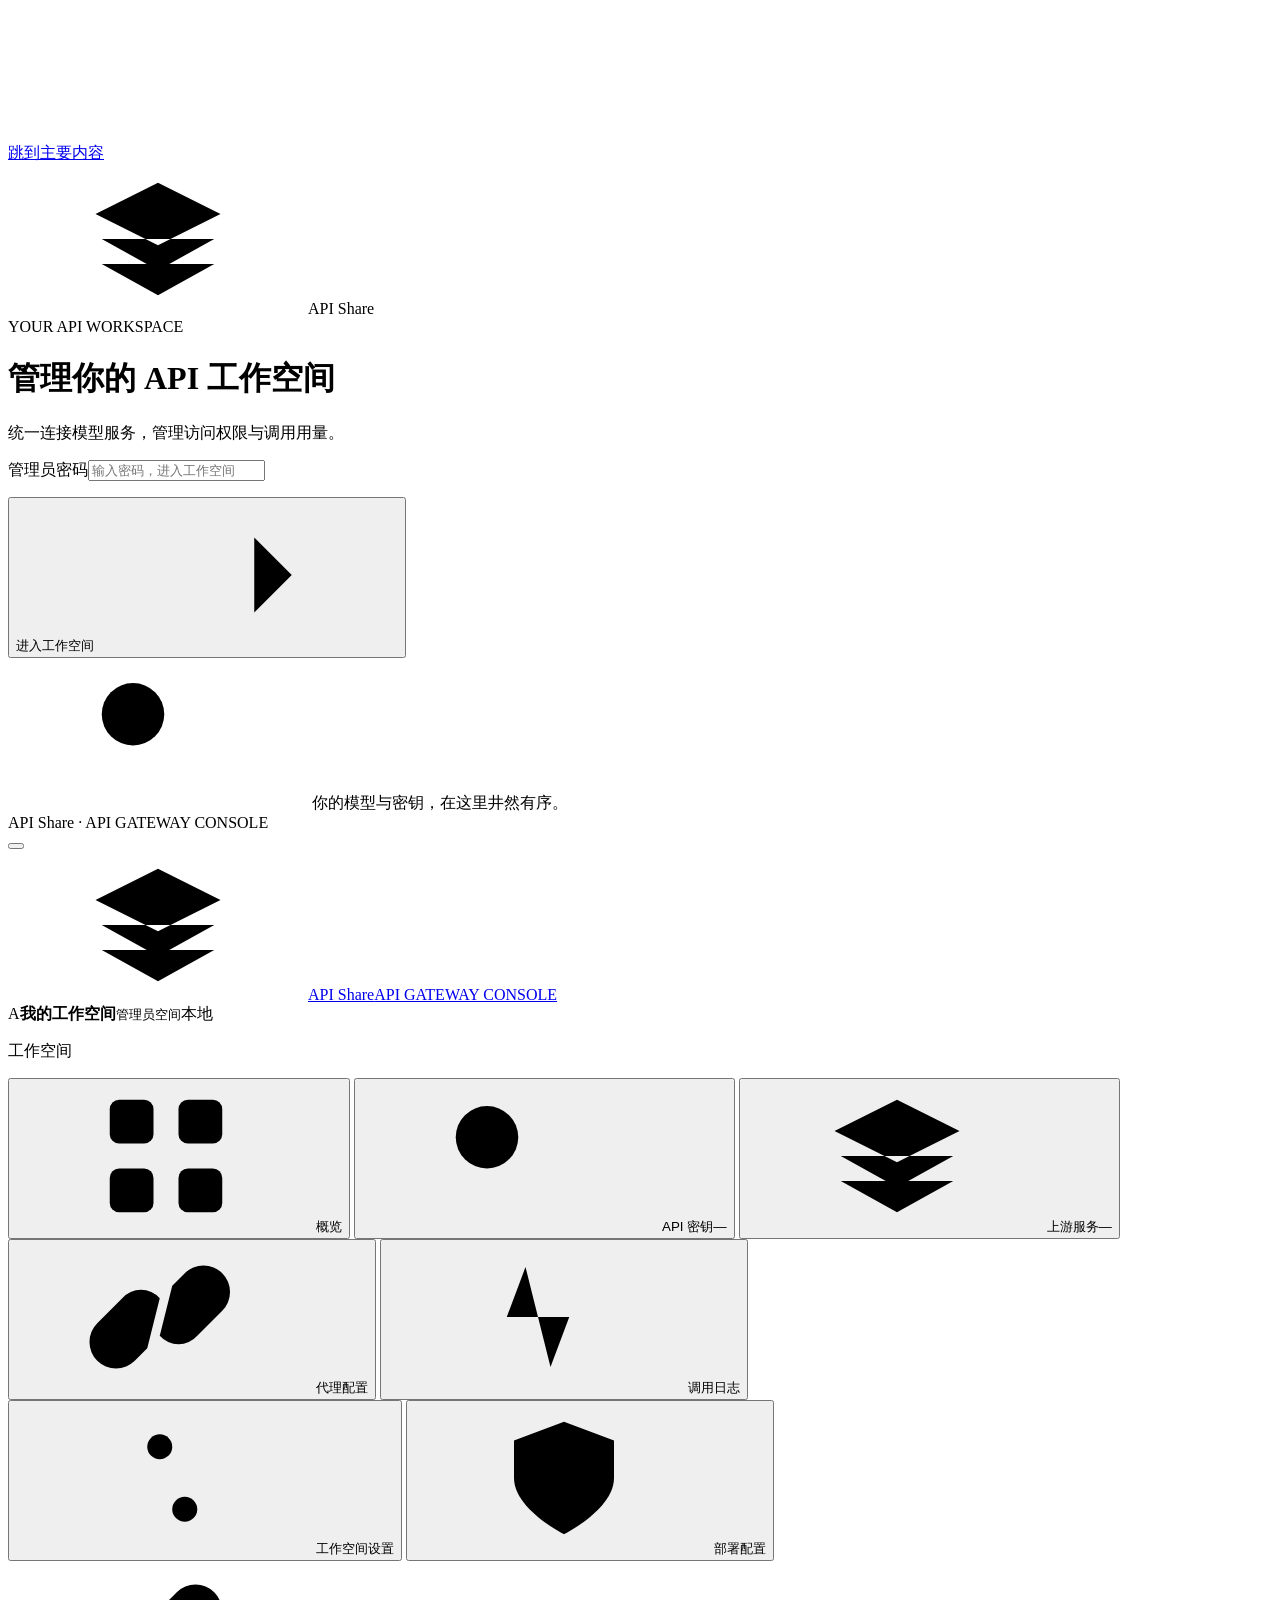
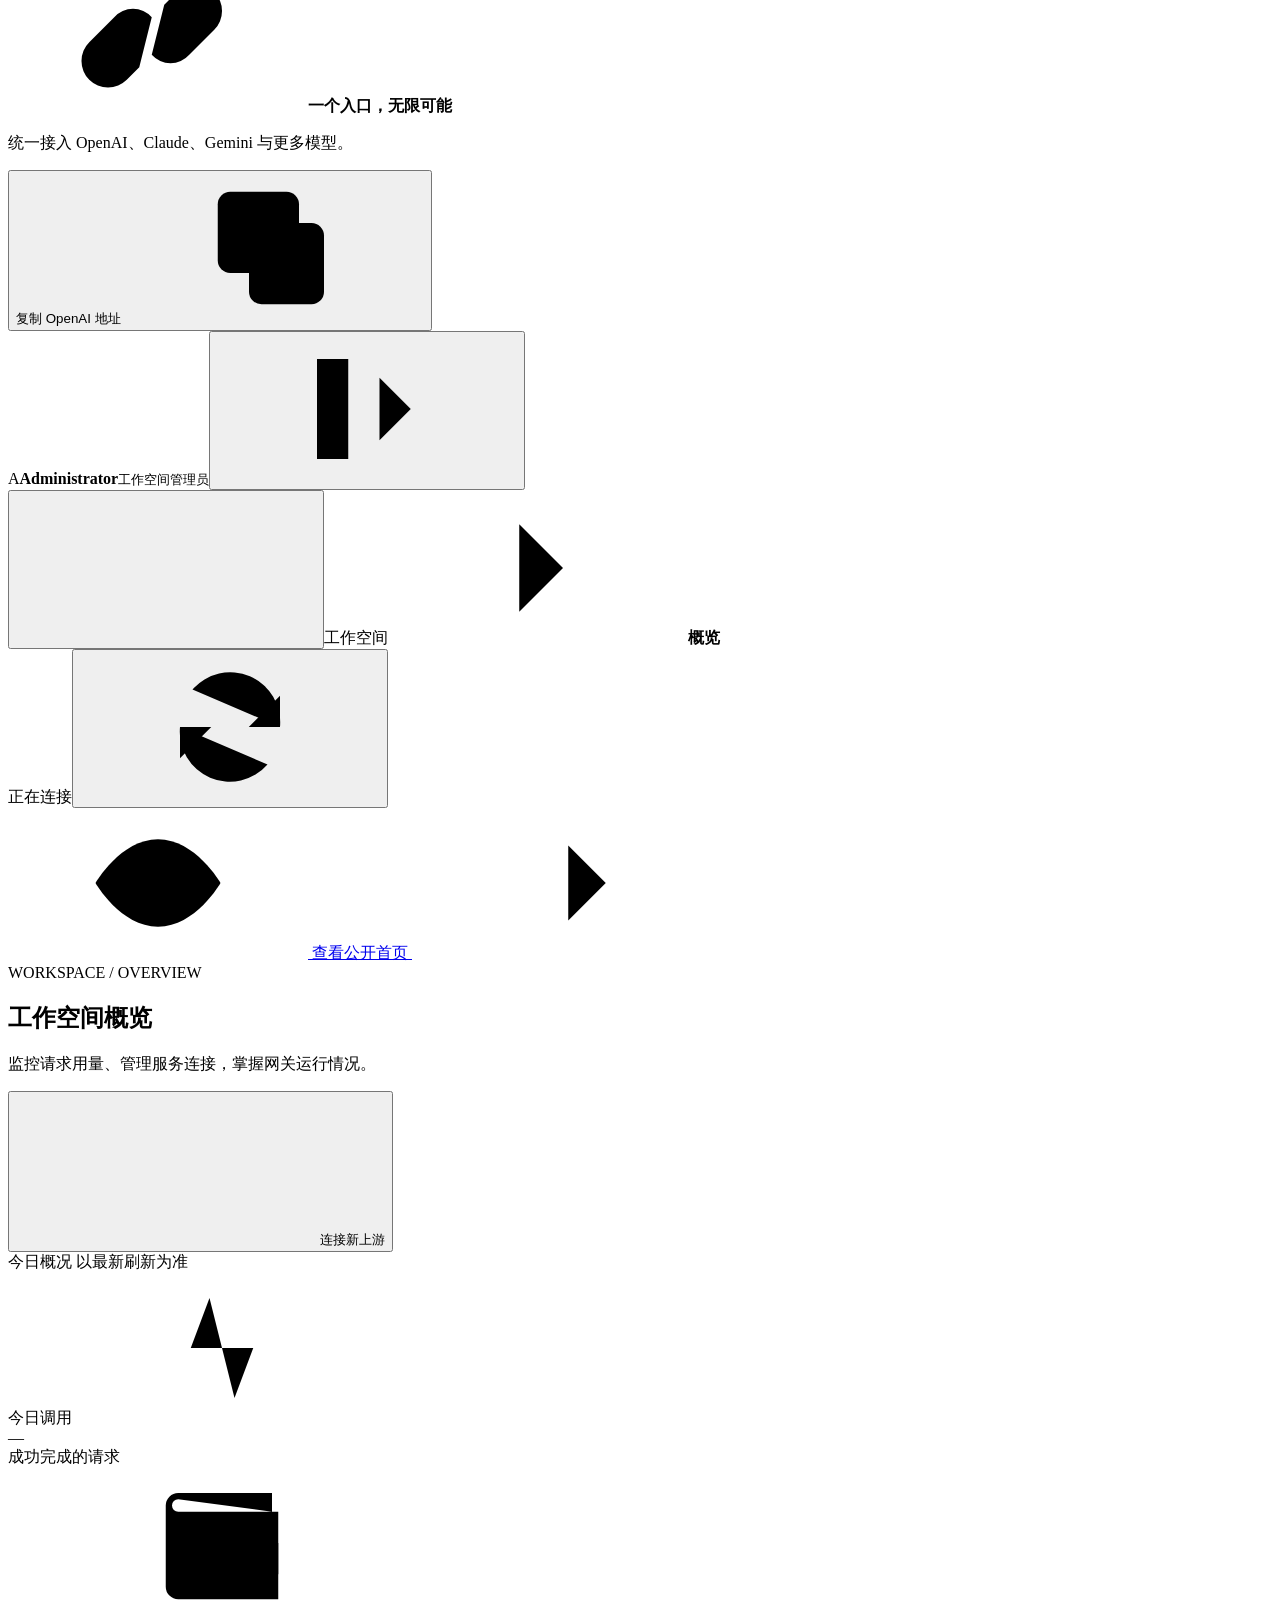
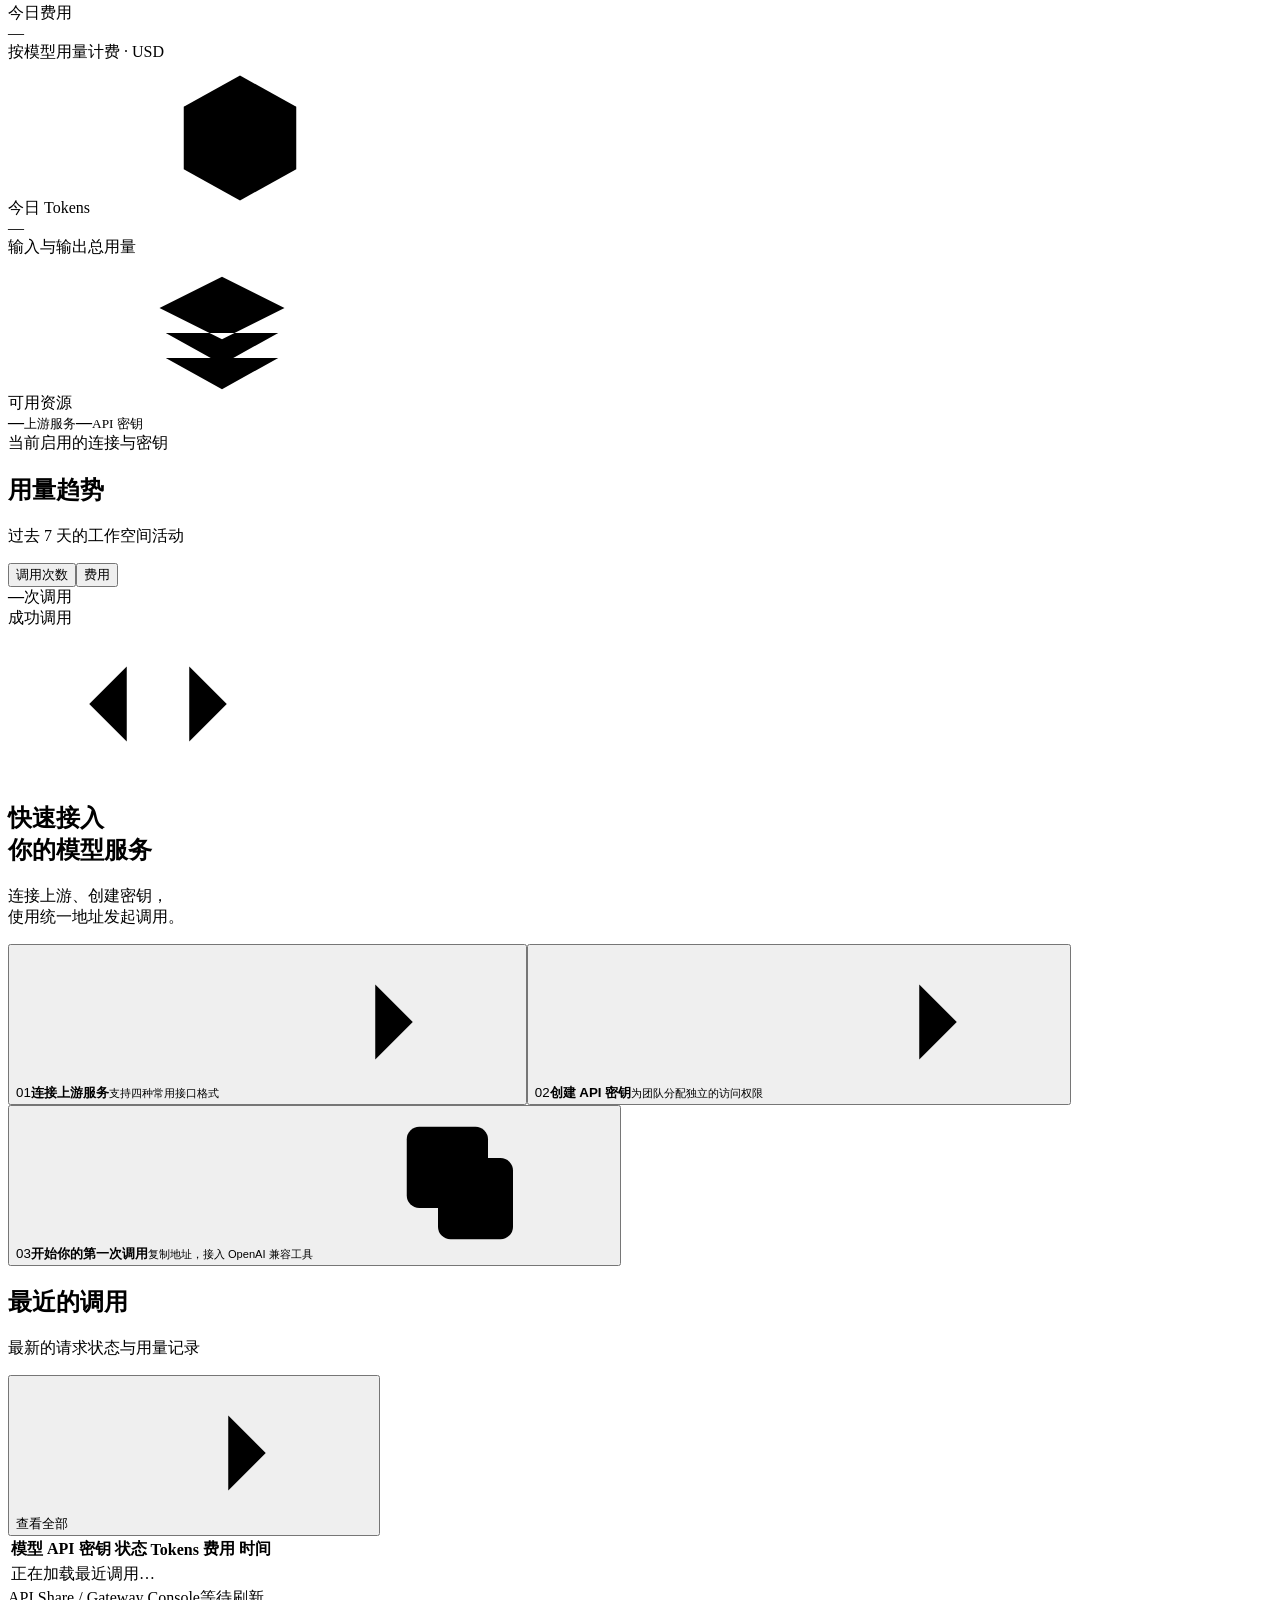
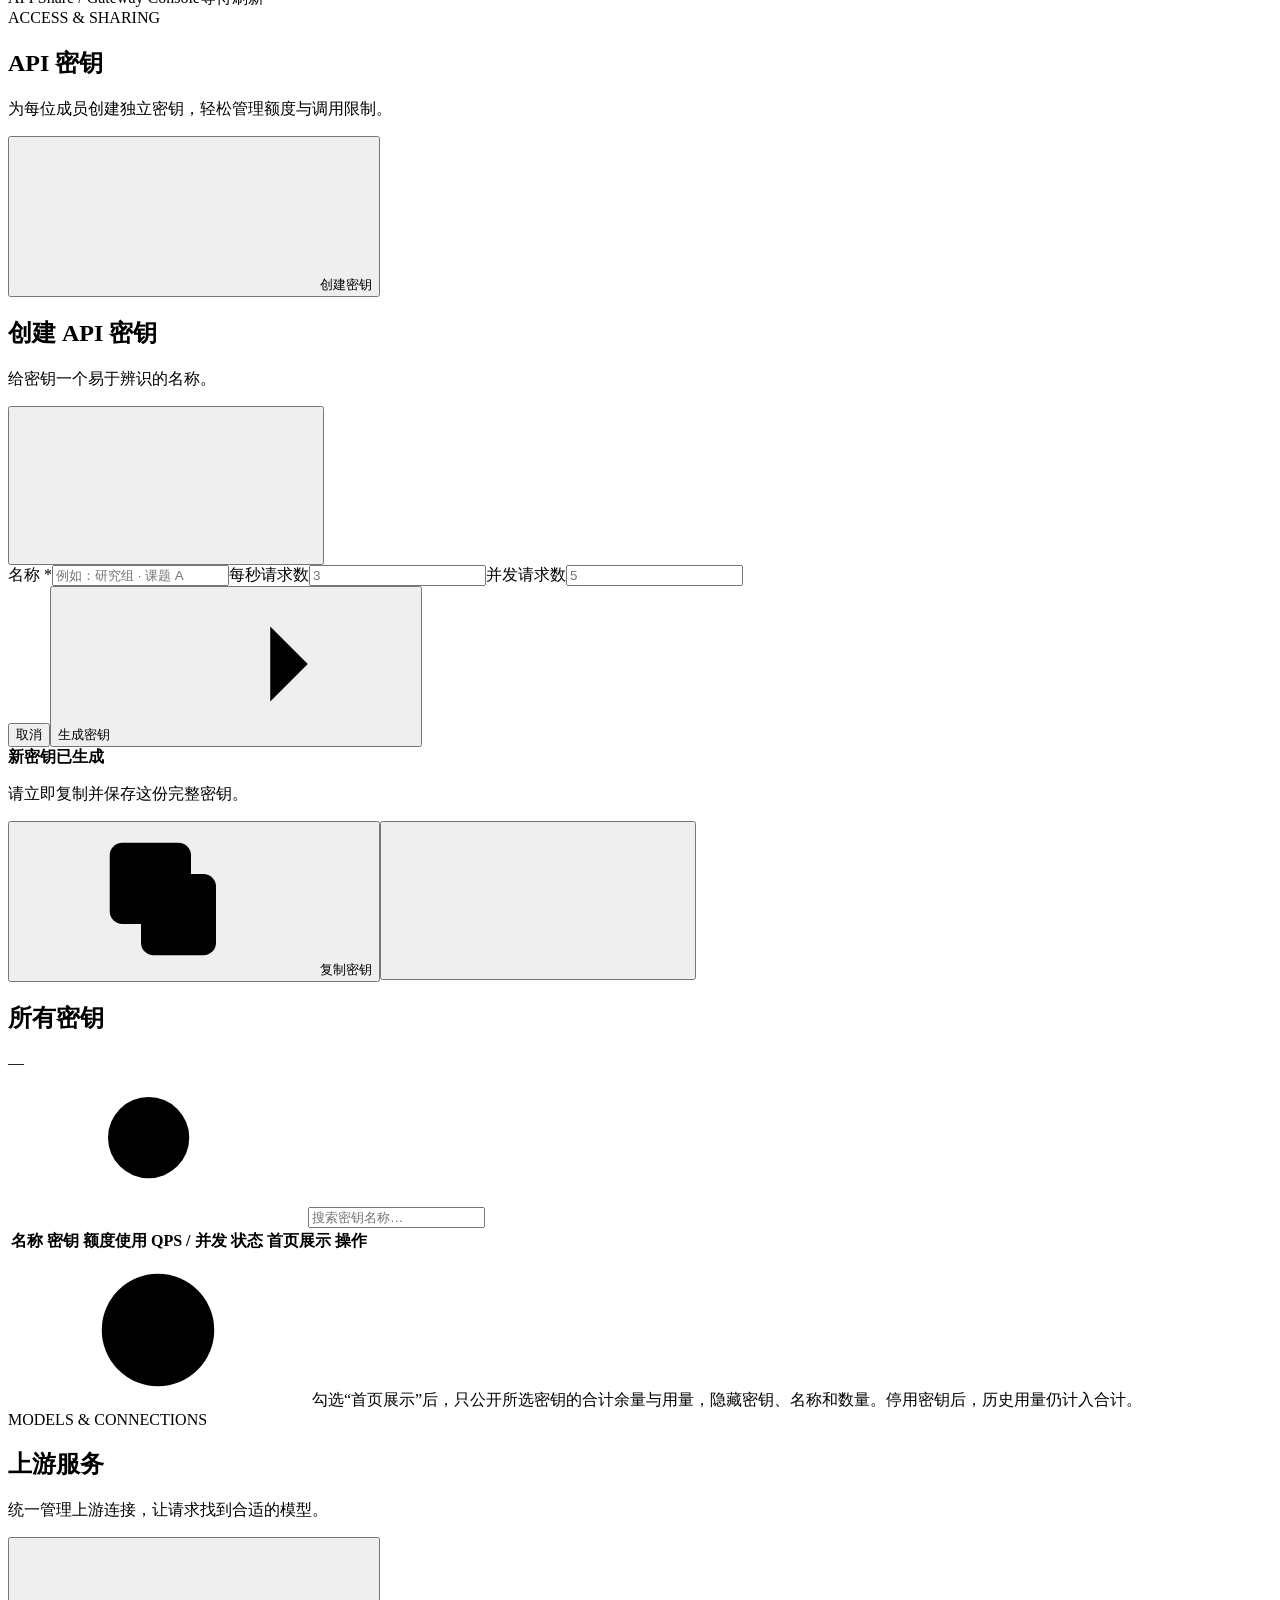
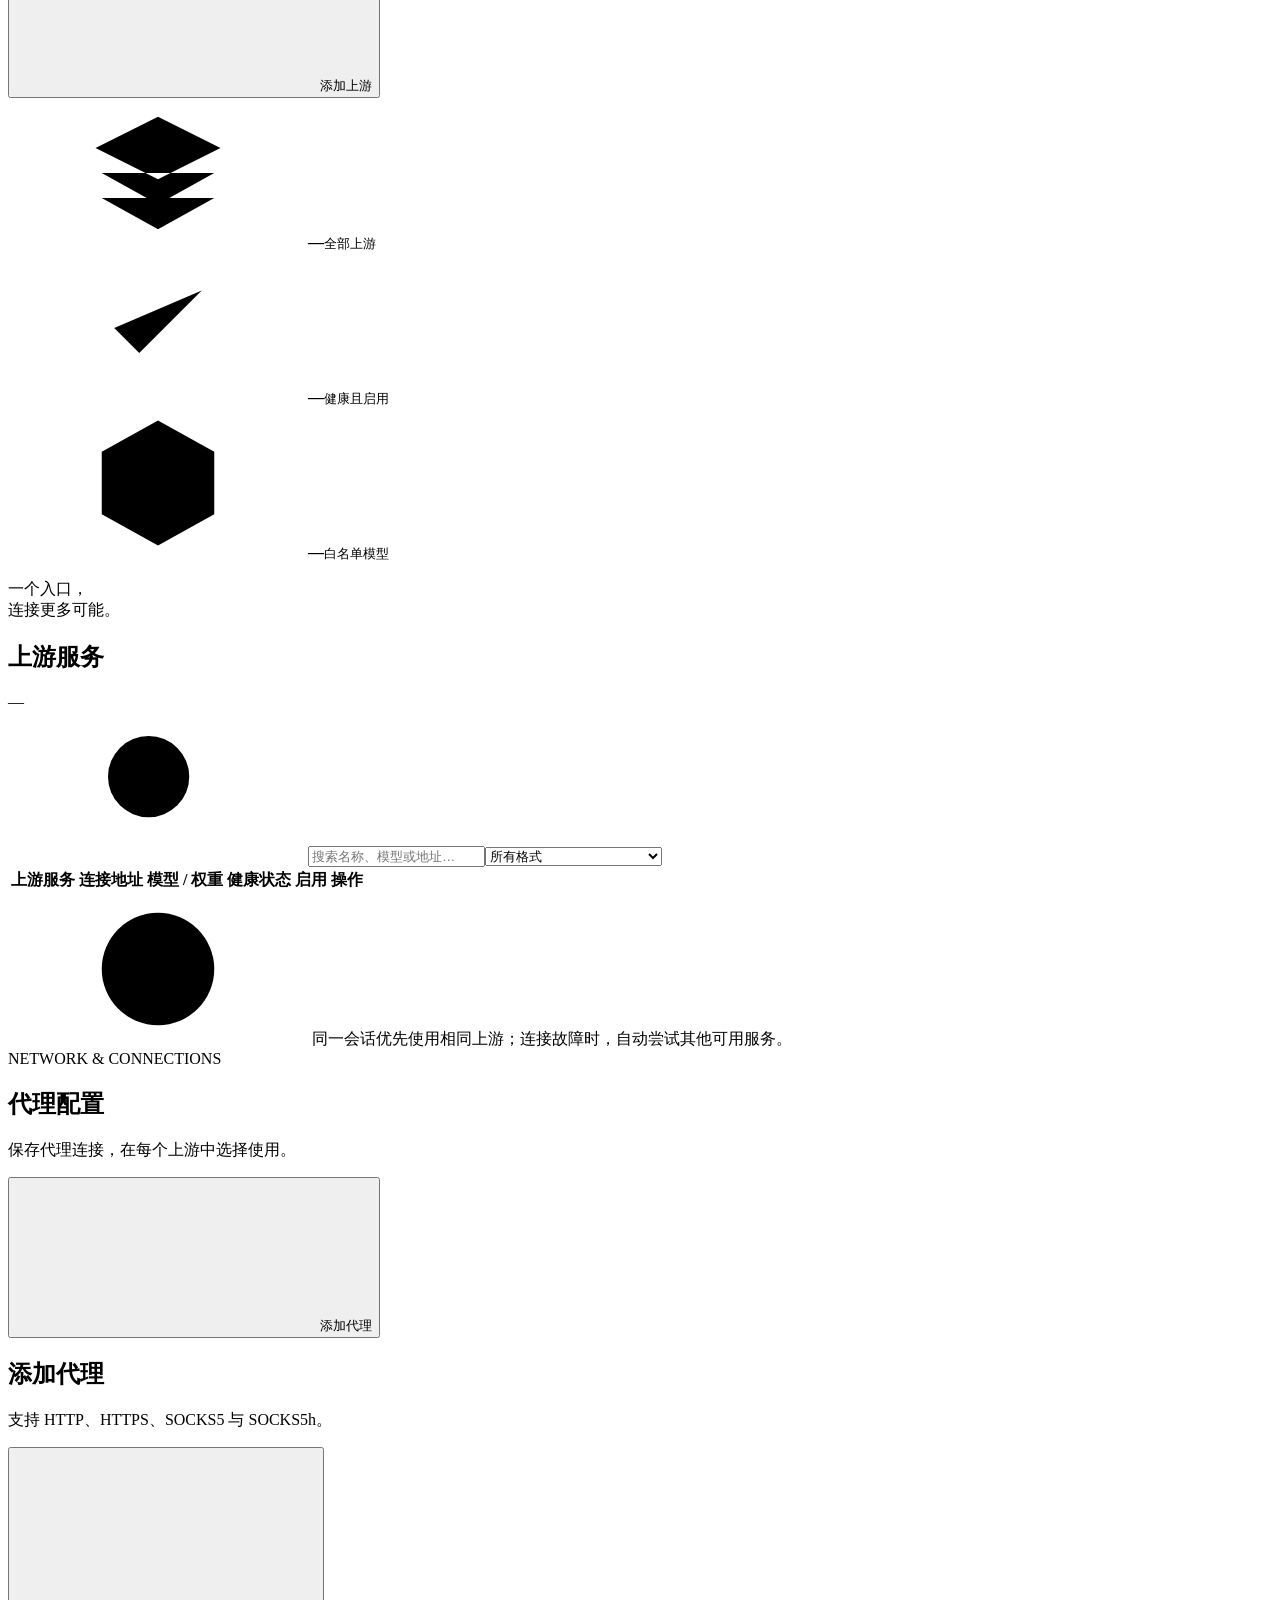
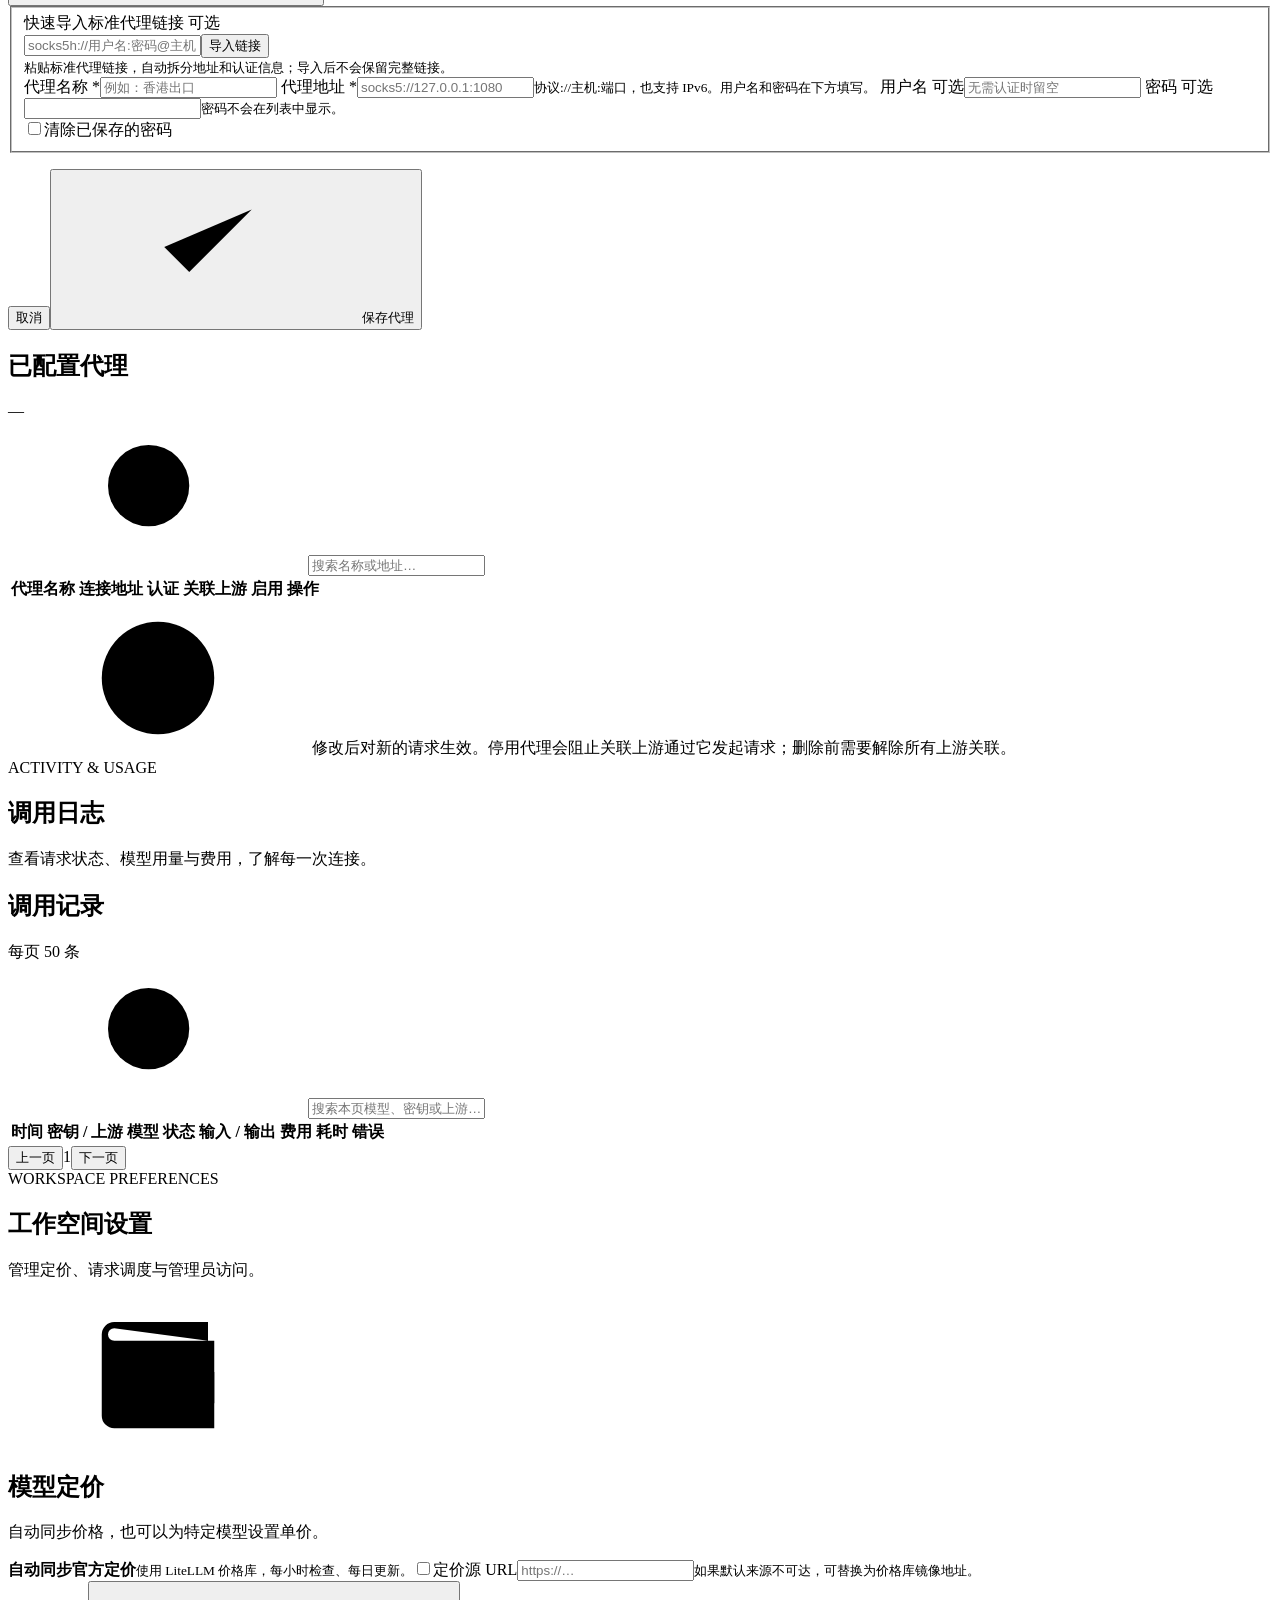
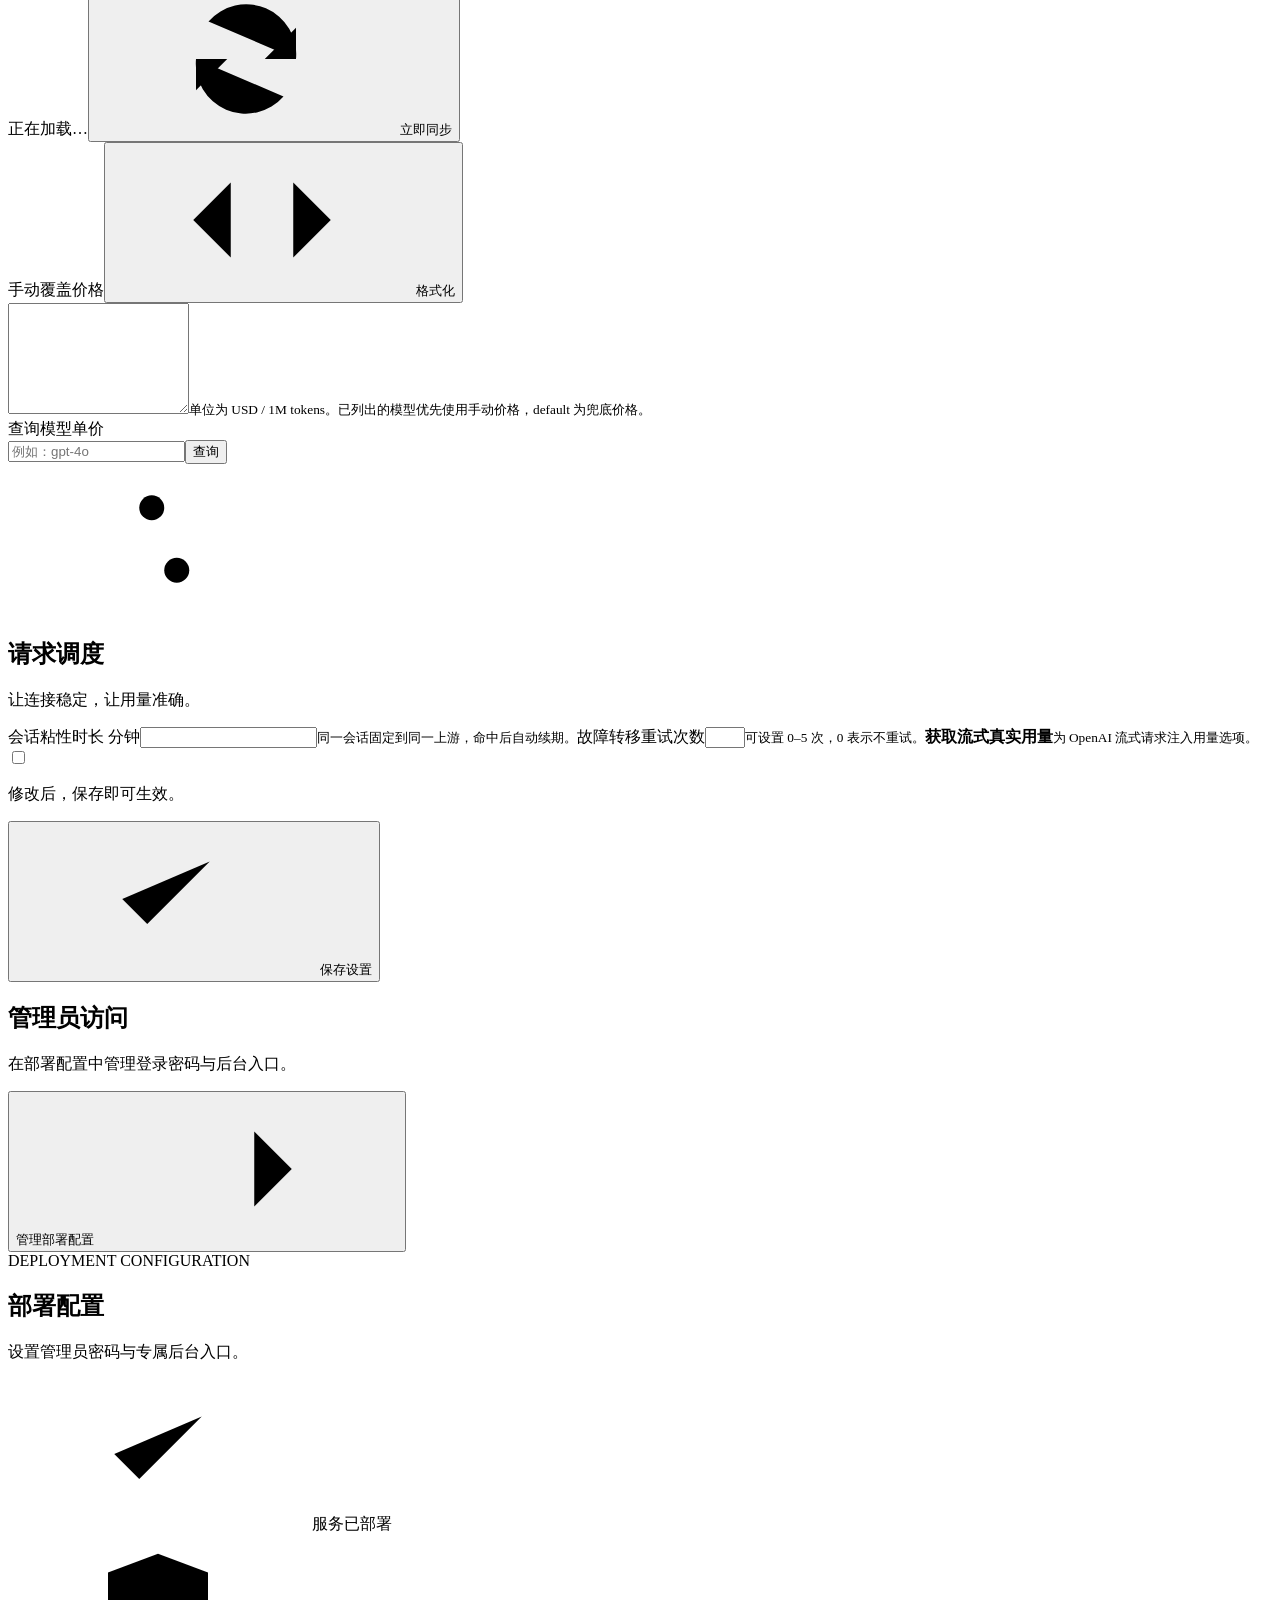
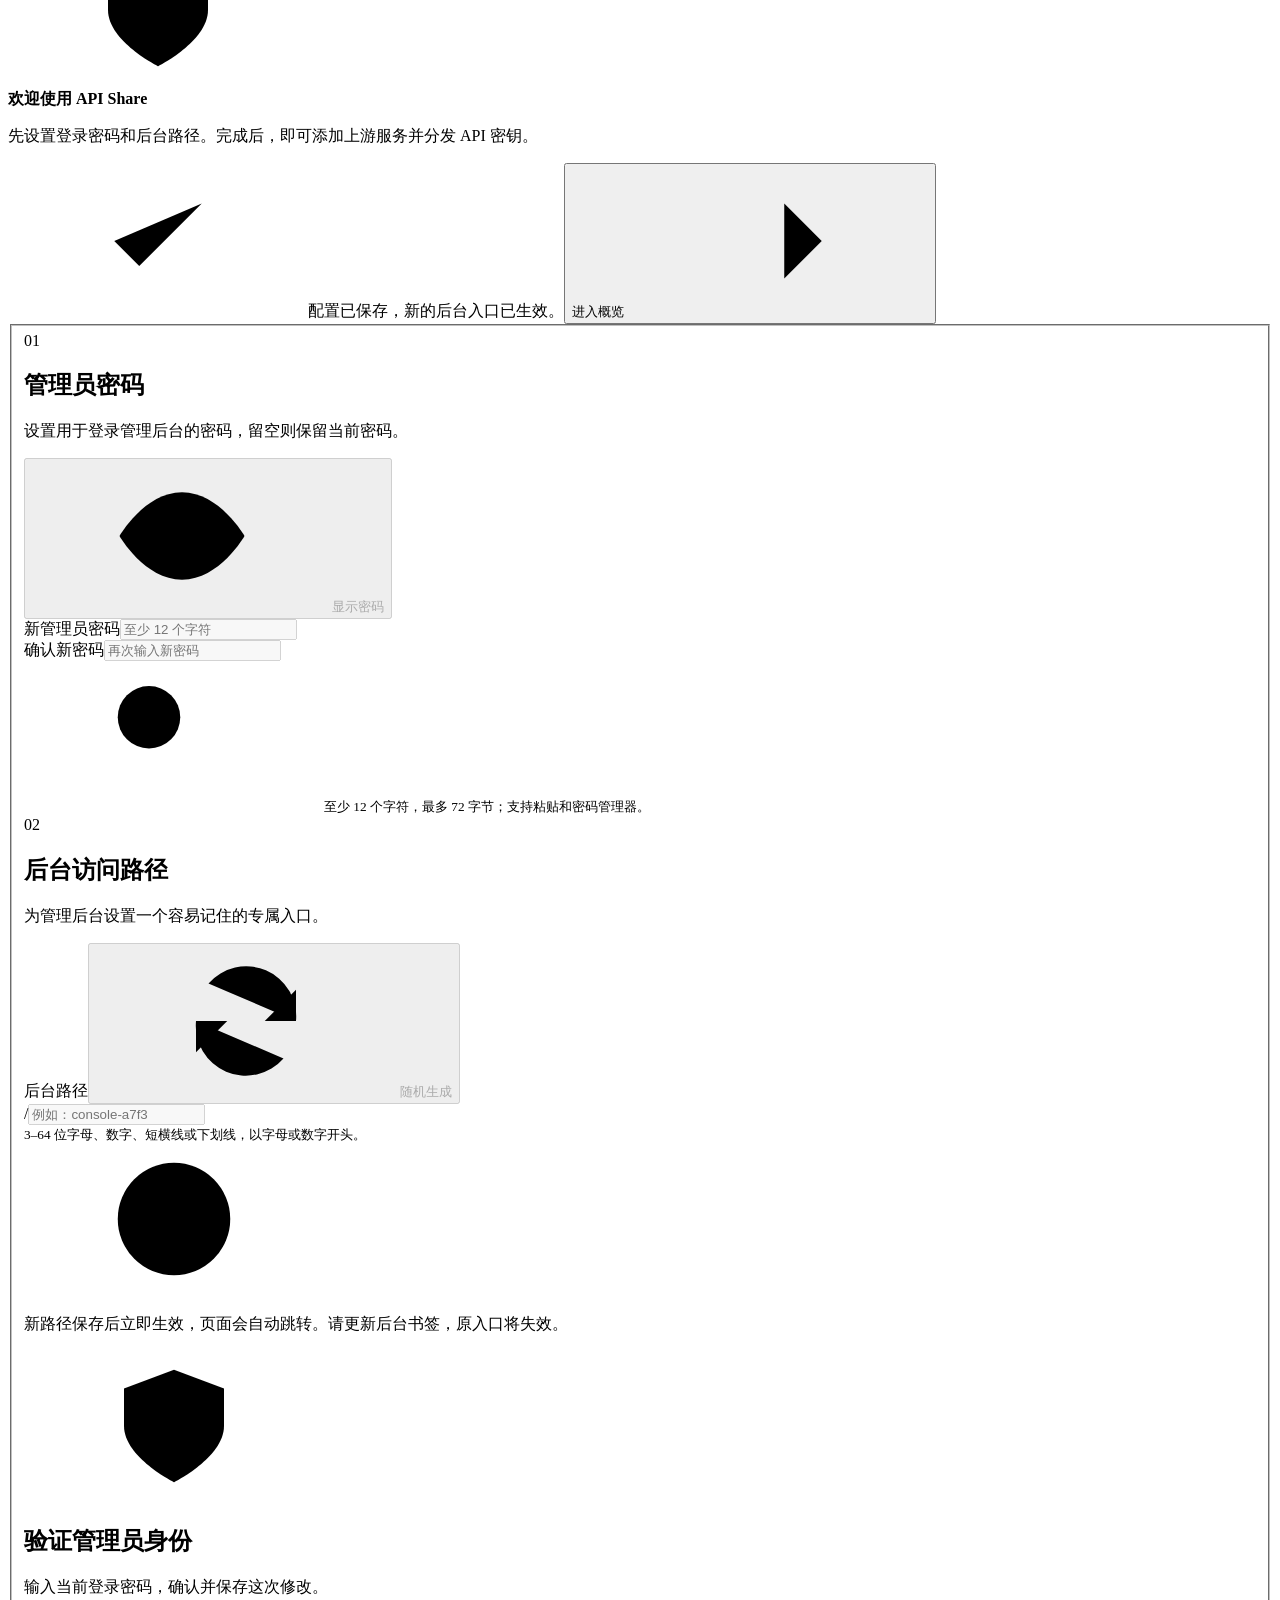
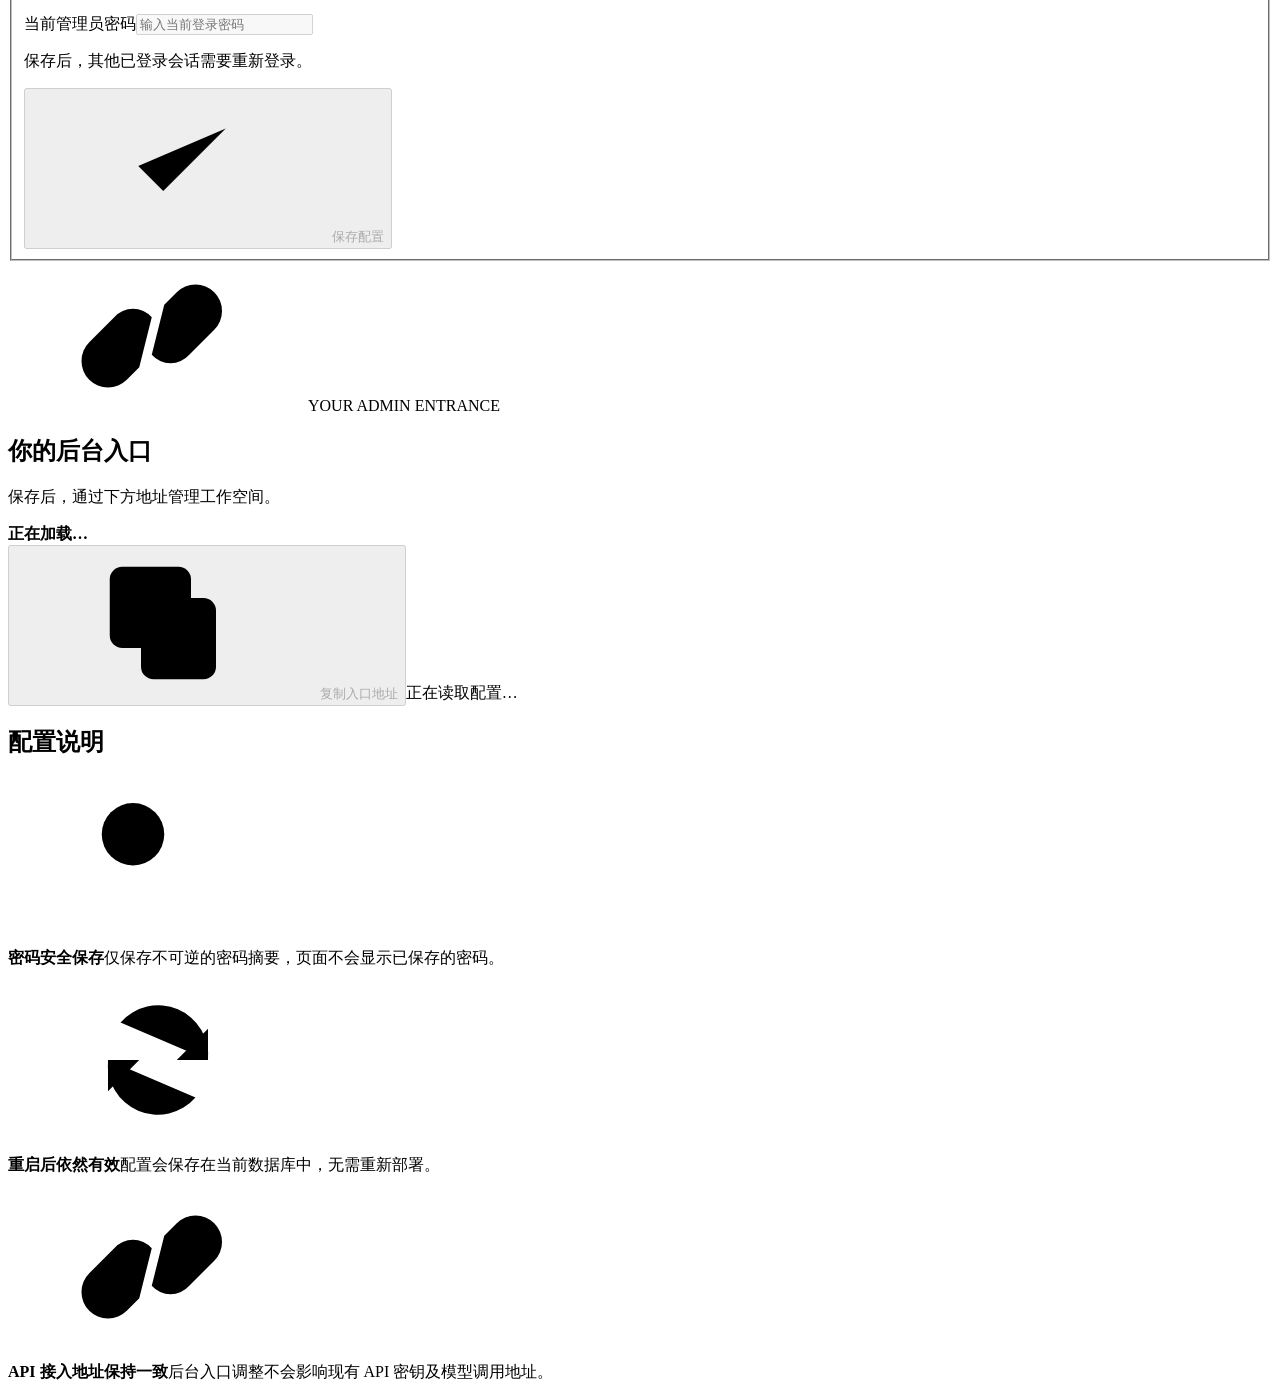
==== commit 639056fd: "支持密钥模型独立额度并在 Uptime 卡片展示" ====
--- a/web/index.html
+++ b/web/index.html
@@ -97,9 +97,9 @@
 
         <section id="tab-keys" class="panel hidden">
           <div class="page-heading"><div><span class="eyebrow">ACCESS & SHARING</span><h1>API 密钥</h1><p>为每位成员创建独立密钥，轻松管理额度与调用限制。</p></div><button class="btn" onclick="toggleKeyComposer(true)"><svg class="icon"><use href="#i-plus"/></svg> 创建密钥</button></div>
-          <div id="keyComposer" class="card-block composer hidden"><div class="block-heading"><div><h2>创建 API 密钥</h2><p>给密钥一个易于辨识的名称。</p></div><button class="icon-btn" onclick="toggleKeyComposer(false)" aria-label="收起密钥表单"><svg class="icon"><use href="#i-close"/></svg></button></div><form id="keyForm" onsubmit="return createKey(event)"><div class="form-grid key-fields"><label class="field"><span>名称 <span class="required">*</span></span><input id="keyName" placeholder="例如：研究组 · 课题 A" required maxlength="120"></label><label class="field"><span>总额度 <span class="field-unit">USD</span></span><input id="keyQuota" type="number" step="0.01" min="0" placeholder="0"><small>0 表示不限额度</small></label><label class="field"><span>每秒请求数</span><input id="keyQps" type="number" step="0.1" min="0.1" placeholder="3"></label><label class="field"><span>并发请求数</span><input id="keyConc" type="number" min="1" step="1" placeholder="5"></label></div><div class="form-actions"><button type="button" class="btn ghost" onclick="toggleKeyComposer(false)">取消</button><button type="submit" class="btn">生成密钥 <svg class="icon"><use href="#i-arrow"/></svg></button></div></form></div>
+          <div id="keyComposer" class="card-block composer hidden"><div class="block-heading"><div><h2>创建 API 密钥</h2><p>给密钥一个易于辨识的名称。</p></div><button class="icon-btn" onclick="toggleKeyComposer(false)" aria-label="收起密钥表单"><svg class="icon"><use href="#i-close"/></svg></button></div><form id="keyForm" onsubmit="return createKey(event)"><div class="form-grid key-fields"><label class="field"><span>名称 <span class="required">*</span></span><input id="keyName" placeholder="例如：研究组 · 课题 A" required maxlength="120"></label><label class="field"><span>每秒请求数</span><input id="keyQps" type="number" step="0.1" min="0.1" placeholder="3"></label><label class="field"><span>并发请求数</span><input id="keyConc" type="number" min="1" step="1" placeholder="5"></label></div><div id="keyModelControl" class="key-model-control"></div><div class="form-actions"><button type="button" class="btn ghost" onclick="toggleKeyComposer(false)">取消</button><button type="submit" class="btn">生成密钥 <svg class="icon"><use href="#i-arrow"/></svg></button></div></form></div>
           <div id="newKeyShow" class="new-key hidden" role="status"><div><strong>新密钥已生成</strong><p>请立即复制并保存这份完整密钥。</p></div><code id="newKeyValue"></code><button class="btn ghost" onclick="copyNewKey()"><svg class="icon"><use href="#i-copy"/></svg> 复制密钥</button><button class="icon-btn" onclick="dismissNewKey()" aria-label="隐藏新密钥"><svg class="icon"><use href="#i-close"/></svg></button></div>
-          <div class="card-block list-card"><div class="list-toolbar"><div class="list-title"><h2>所有密钥</h2><span id="keyTotal" class="count-pill">—</span></div><label class="search-field"><svg class="icon"><use href="#i-search"/></svg><input id="keySearch" placeholder="搜索密钥名称…" aria-label="搜索密钥名称" oninput="renderKeys()"></label></div><div class="table-wrap"><table class="tbl" id="keysTable"><thead><tr><th scope="col">名称</th><th scope="col">密钥</th><th scope="col">已用 / 总额度</th><th scope="col">QPS / 并发</th><th scope="col">状态</th><th scope="col">首页展示</th><th scope="col" class="actions-heading">操作</th></tr></thead><tbody></tbody></table></div></div>
+          <div class="card-block list-card"><div class="list-toolbar"><div class="list-title"><h2>所有密钥</h2><span id="keyTotal" class="count-pill">—</span></div><label class="search-field"><svg class="icon"><use href="#i-search"/></svg><input id="keySearch" placeholder="搜索密钥名称…" aria-label="搜索密钥名称" oninput="renderKeys()"></label></div><div class="table-wrap"><table class="tbl" id="keysTable"><thead><tr><th scope="col">名称</th><th scope="col">密钥</th><th scope="col">额度使用</th><th scope="col">QPS / 并发</th><th scope="col">状态</th><th scope="col">首页展示</th><th scope="col" class="actions-heading">操作</th></tr></thead><tbody></tbody></table></div></div>
           <div class="inline-note"><svg class="icon"><use href="#i-info"/></svg> 勾选“首页展示”后，只公开所选密钥的合计余量与用量，隐藏密钥、名称和数量。停用密钥后，历史用量仍计入合计。</div>
         </section>
 
@@ -214,12 +214,23 @@
     </form>
   </dialog>
 
-  <dialog id="actionDialog" class="action-dialog" aria-labelledby="actionHeading"><form id="actionForm"><div class="action-dialog-header"><span class="section-icon"><svg class="icon"><use href="#i-info"/></svg></span><button type="button" class="icon-btn" onclick="resolveAction(false)" aria-label="关闭对话框"><svg class="icon"><use href="#i-close"/></svg></button></div><h2 id="actionHeading"></h2><p id="actionDescription"></p><label id="actionInputField" class="field hidden"><span id="actionInputLabel">总额度 · USD</span><input id="actionInput" type="number" min="0" step="0.01" required></label><div class="form-actions"><button type="button" class="btn ghost" onclick="resolveAction(false)">取消</button><button id="actionConfirm" type="submit" class="btn">确认</button></div></form></dialog>
+  <dialog id="keyModelsDialog" class="action-dialog key-model-dialog" aria-labelledby="keyModelsHeading" aria-describedby="keyModelsDescription">
+    <form id="keyModelsForm"><fieldset id="keyModelsFields">
+      <div class="action-dialog-header"><h2 id="keyModelsHeading">设置模型与额度</h2><button type="button" class="icon-btn" onclick="closeKeyModels()" aria-label="关闭模型设置"><svg class="icon"><use href="#i-close"/></svg></button></div>
+      <p id="keyModelsDescription"></p>
+      <div id="keyEditModelControl" class="key-model-control"></div>
+      <p id="keyModelsError" class="form-error hidden" role="alert"></p>
+      <div class="form-actions"><button type="button" class="btn ghost" onclick="closeKeyModels()">取消</button><button id="keyModelsSave" type="submit" class="btn">保存设置</button></div>
+    </fieldset></form>
+  </dialog>
+
+  <dialog id="actionDialog" class="action-dialog" aria-labelledby="actionHeading"><form id="actionForm"><div class="action-dialog-header"><span class="section-icon"><svg class="icon"><use href="#i-info"/></svg></span><button type="button" class="icon-btn" onclick="resolveAction(false)" aria-label="关闭对话框"><svg class="icon"><use href="#i-close"/></svg></button></div><h2 id="actionHeading"></h2><p id="actionDescription"></p><label id="actionInputField" class="field hidden"><span id="actionInputLabel">共享额度 · USD</span><input id="actionInput" type="number" min="0" step="0.01" required></label><div class="form-actions"><button type="button" class="btn ghost" onclick="resolveAction(false)">取消</button><button id="actionConfirm" type="submit" class="btn">确认</button></div></form></dialog>
   <div id="toastRegion" class="toast-region" aria-live="polite" aria-atomic="false"></div>
   <script src="/public/static/clipboard.js"></script>
   <script src="static/deployment.js"></script>
   <script src="static/proxies.js"></script>
   <script src="static/headers.js"></script>
+  <script src="static/keys.js"></script>
   <script src="static/app.js"></script>
 </body>
 </html>
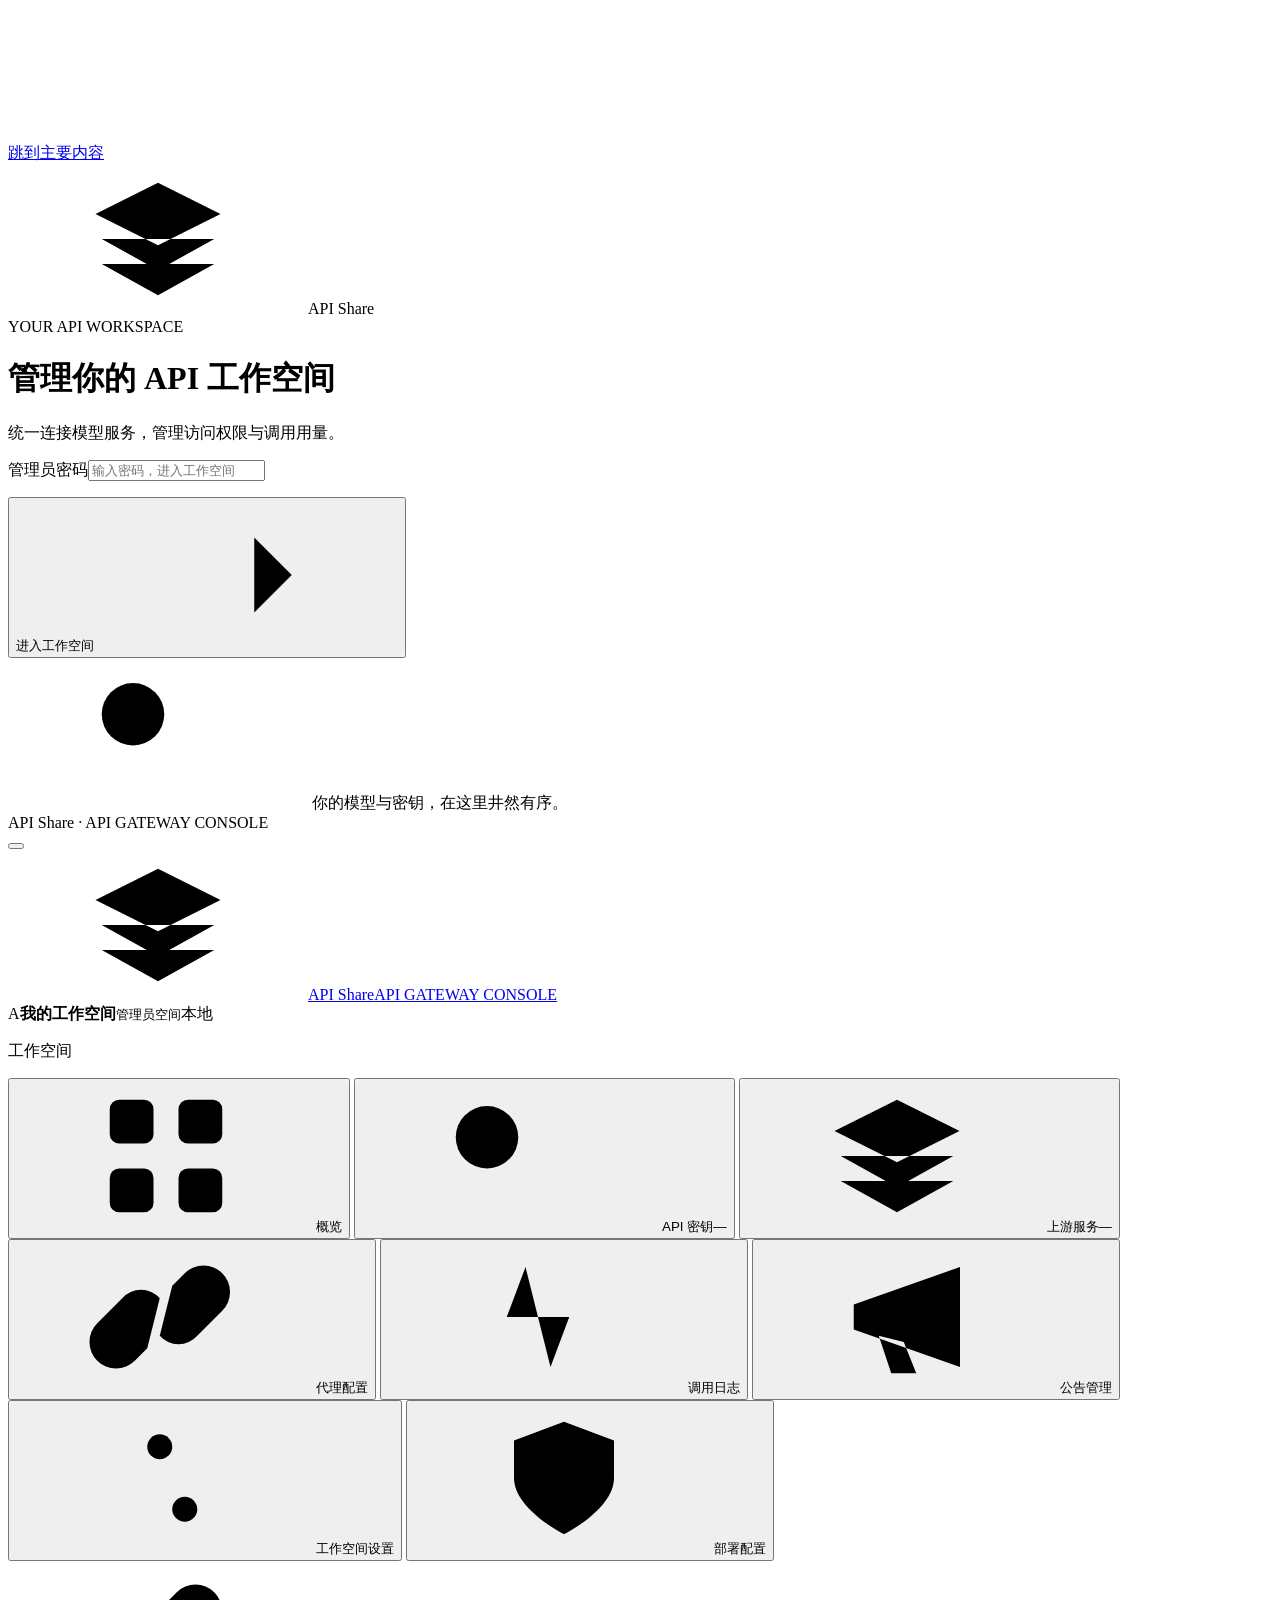
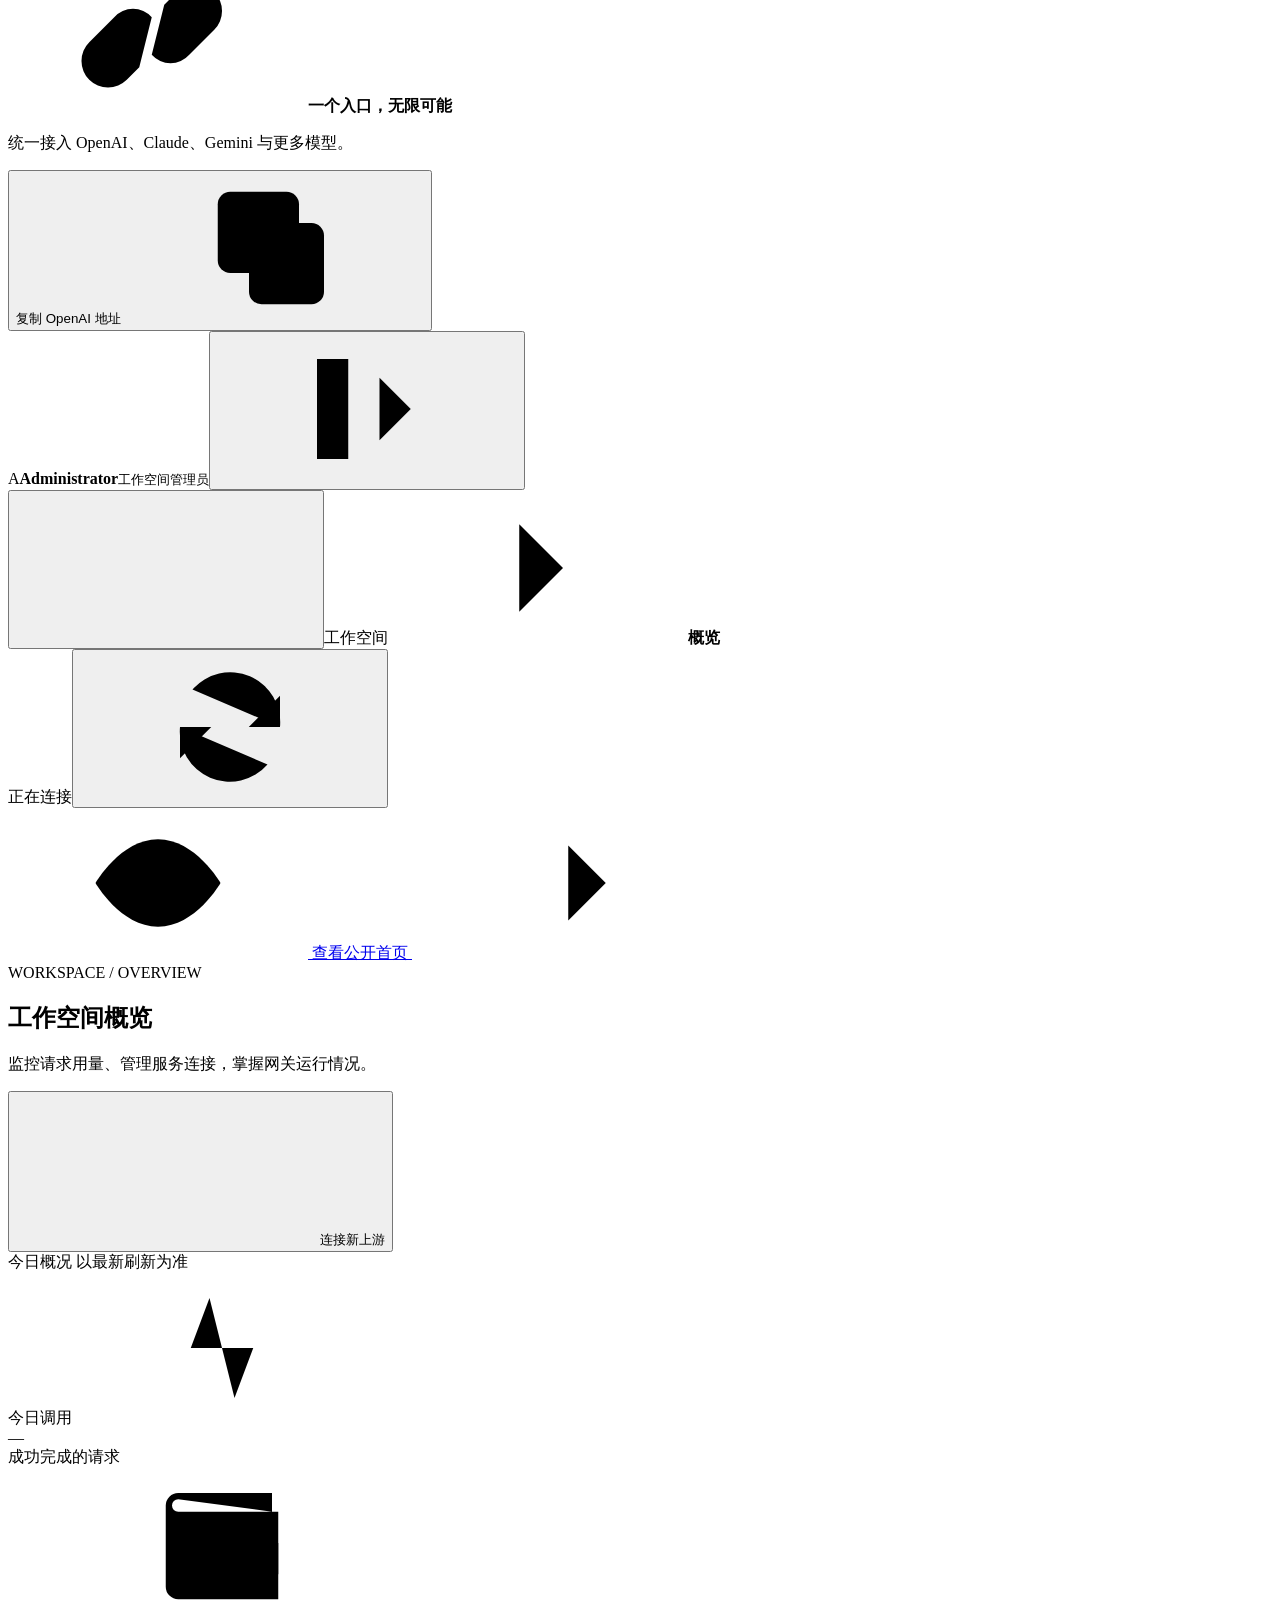
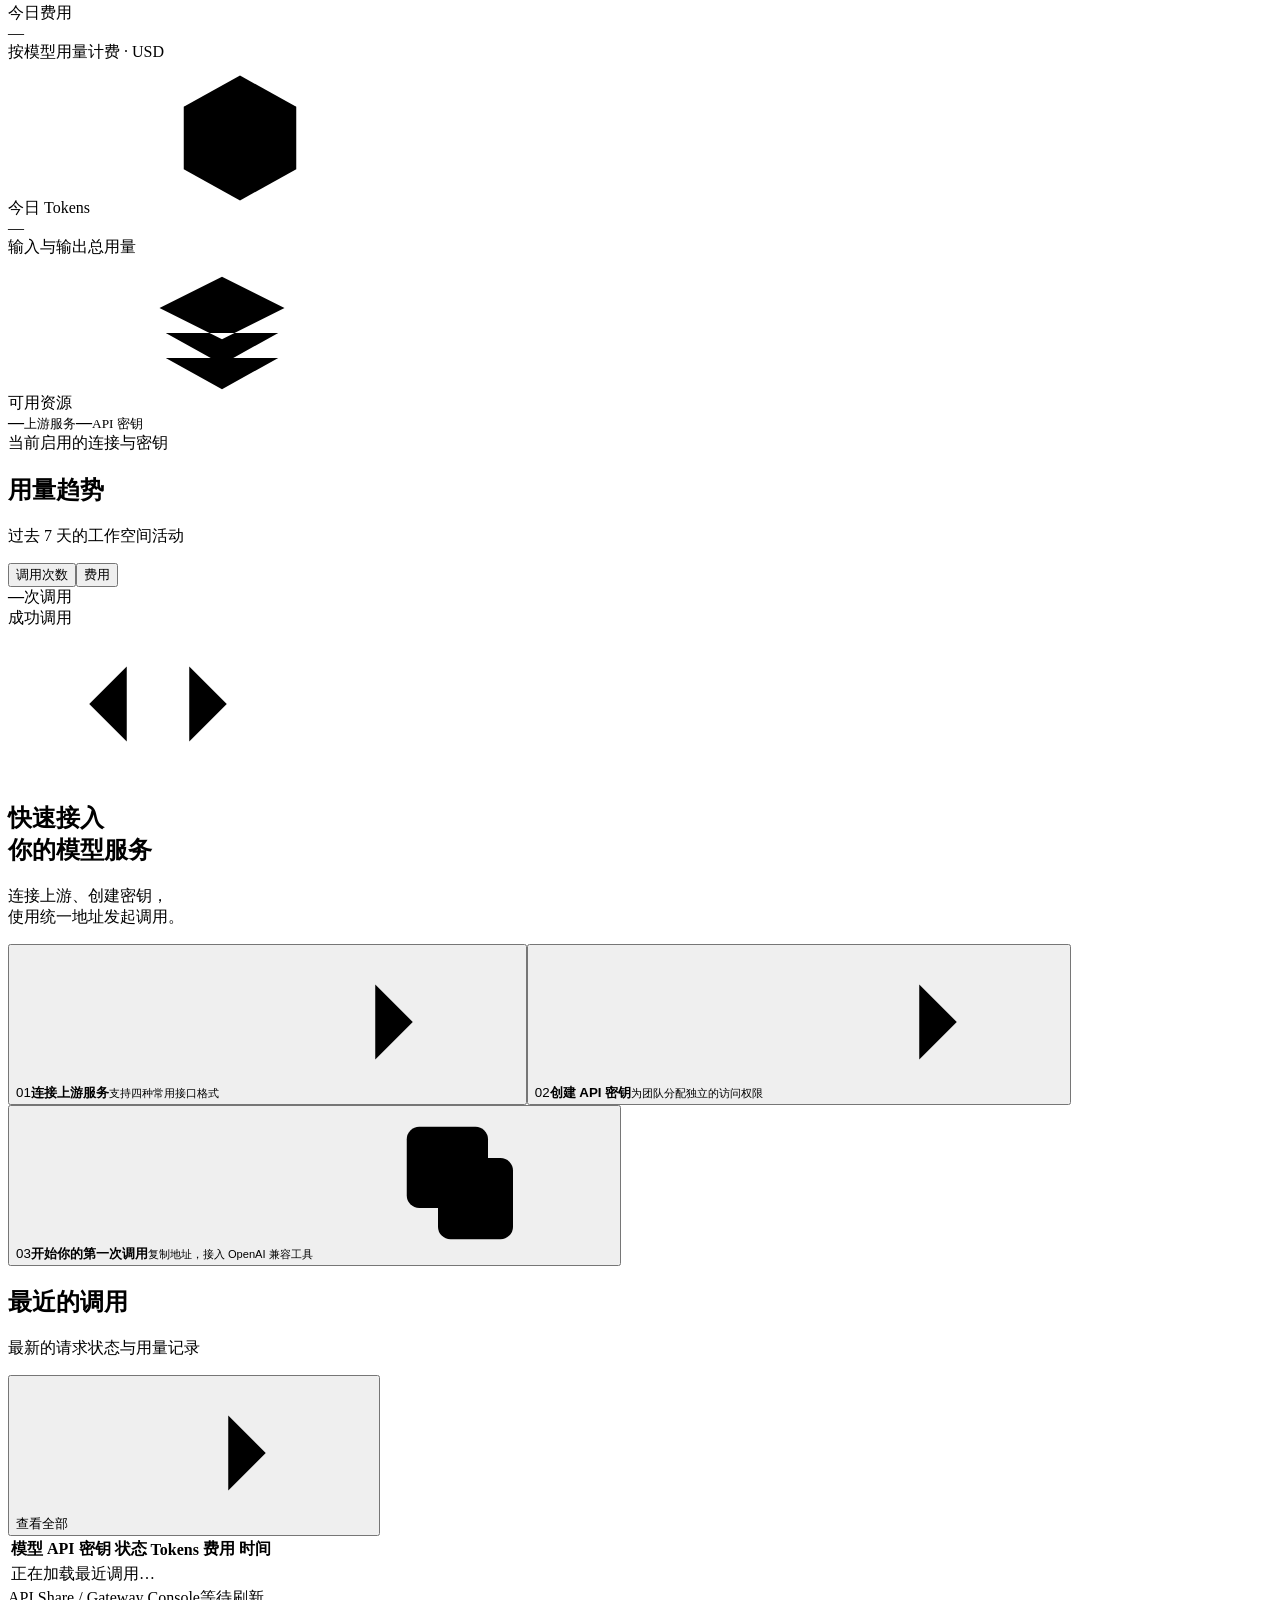
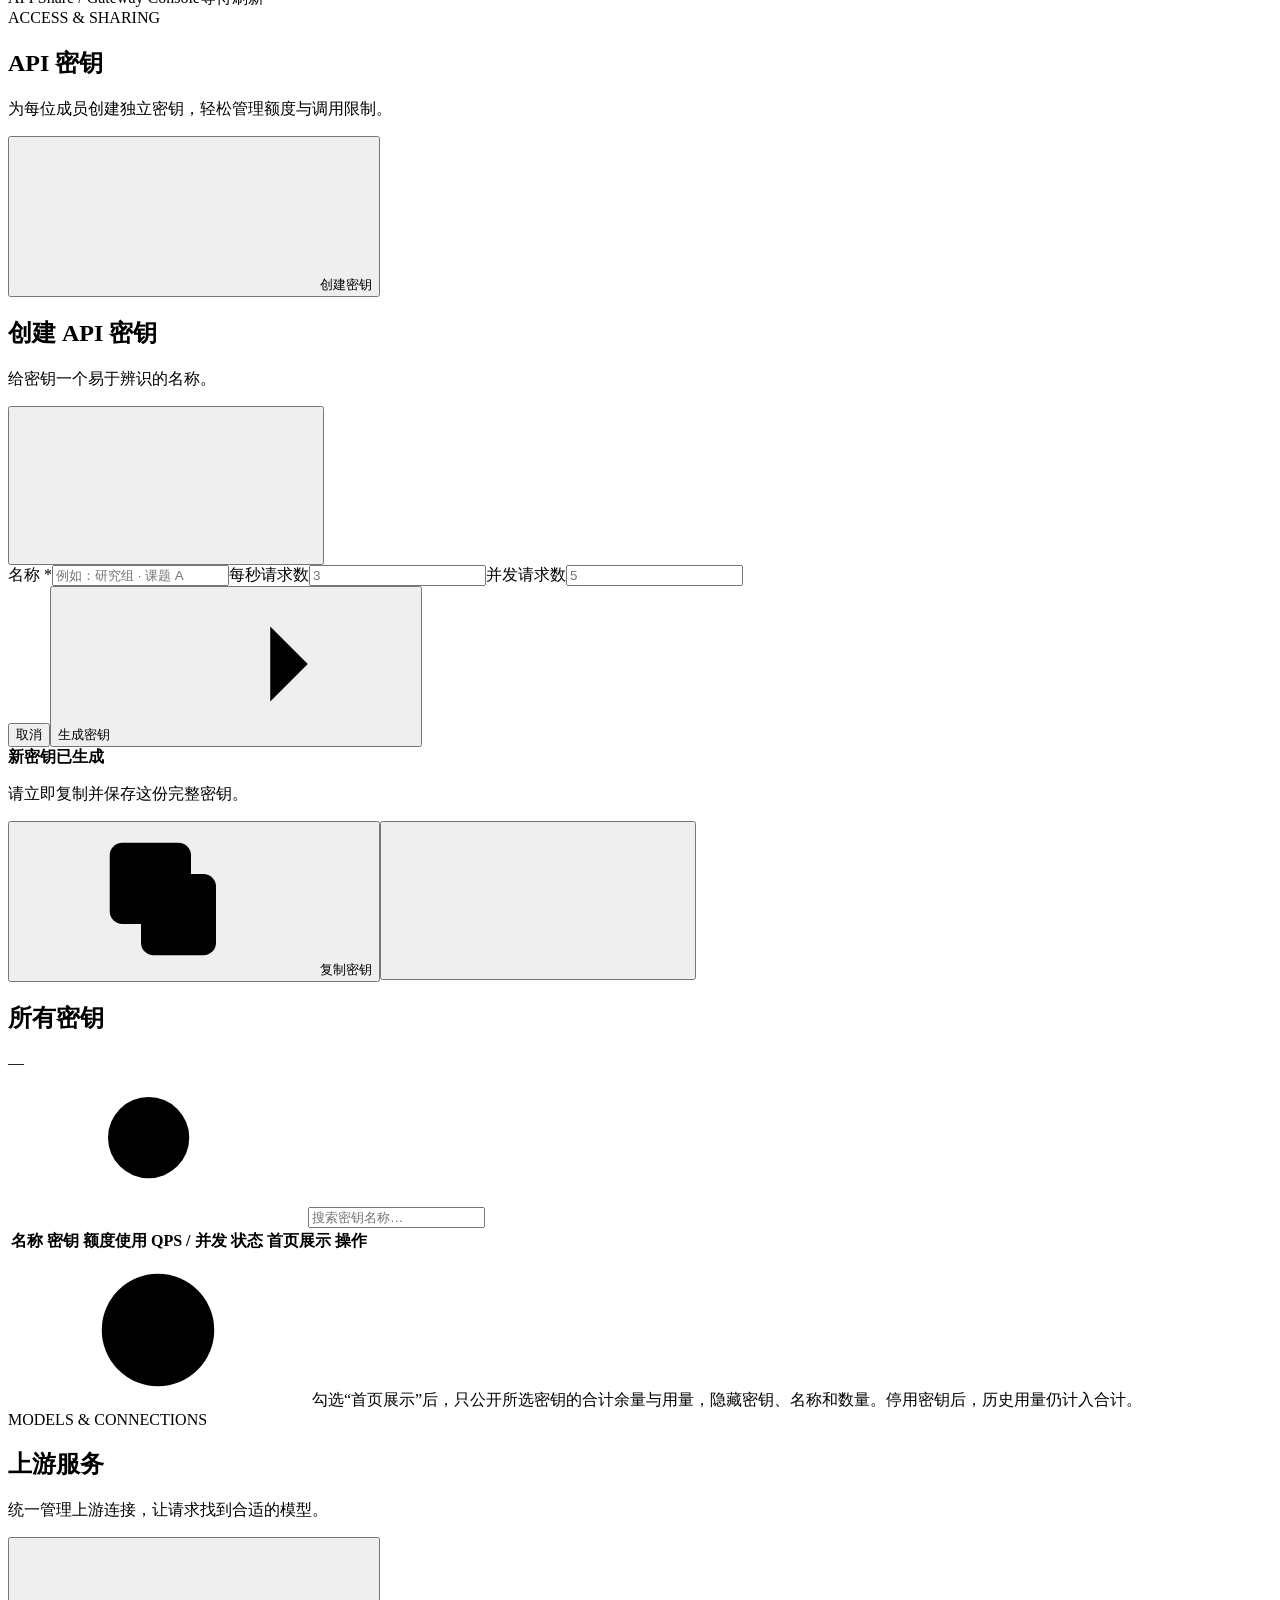
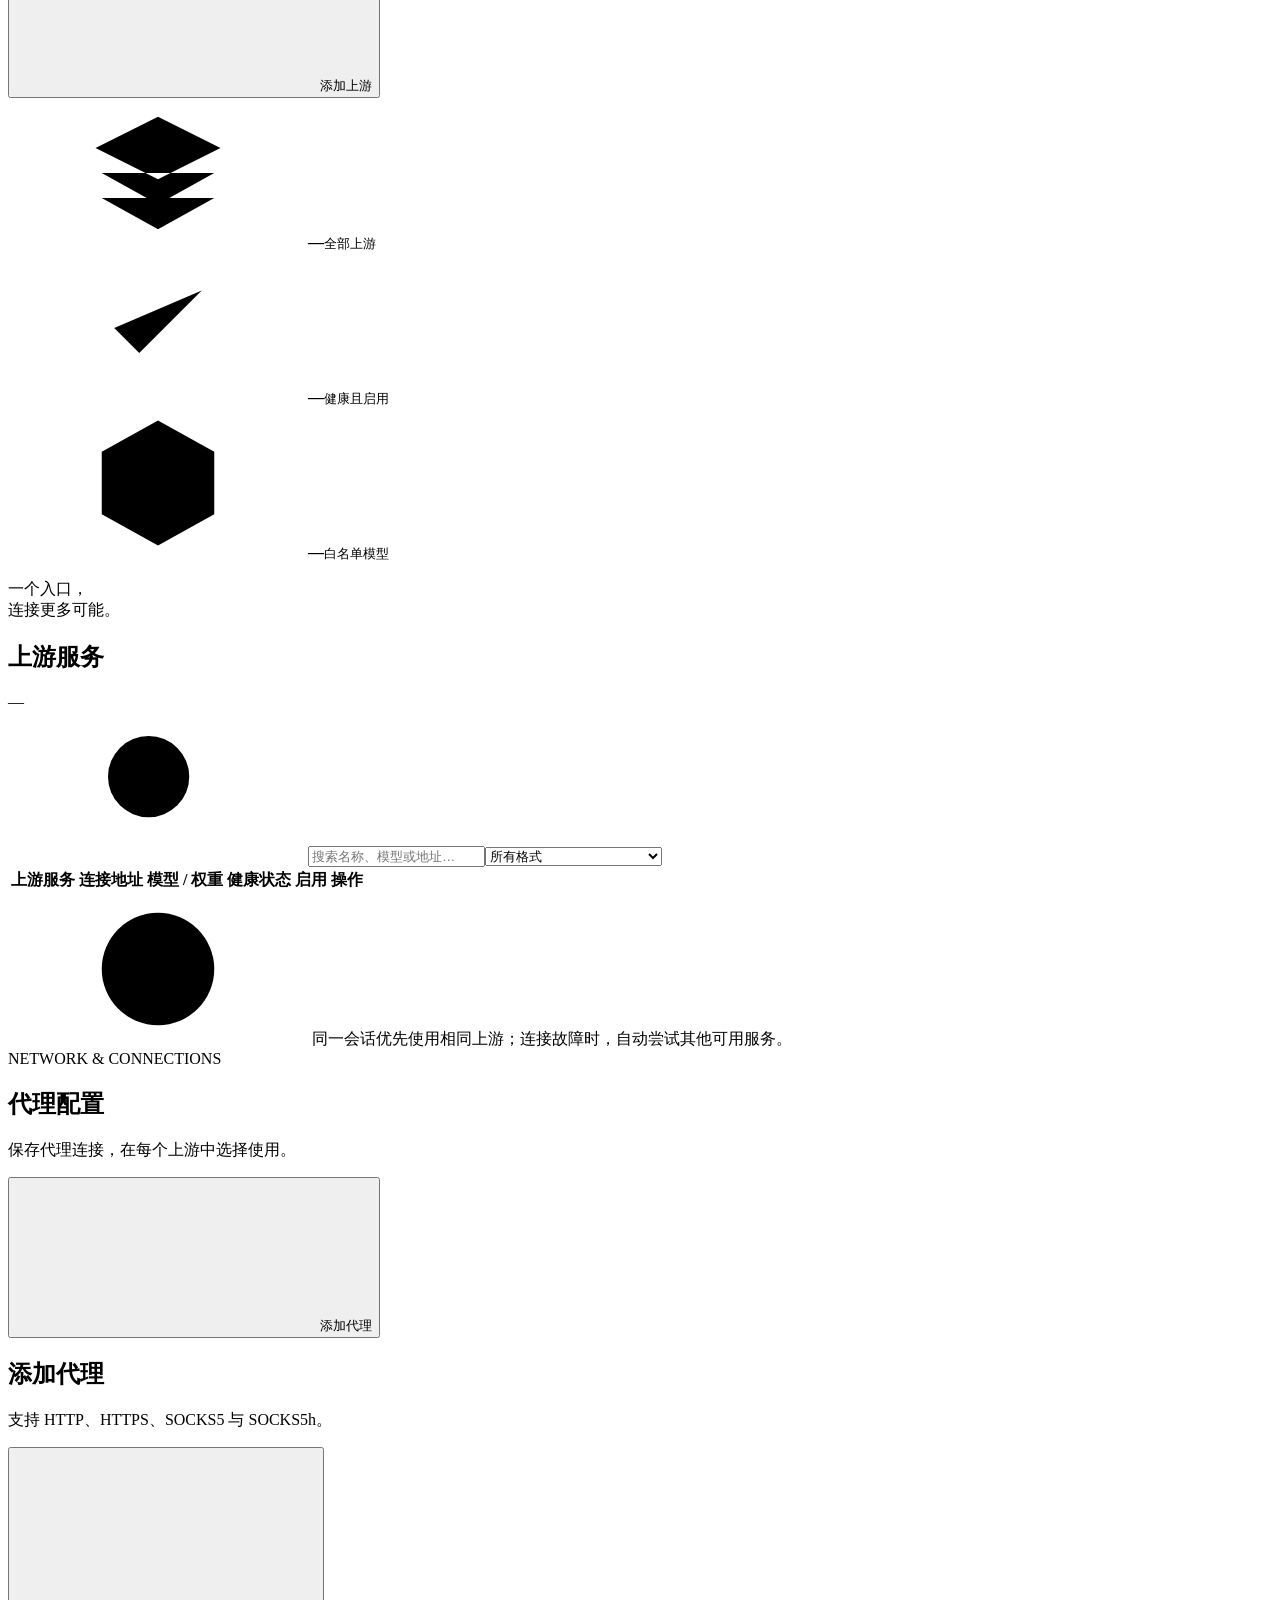
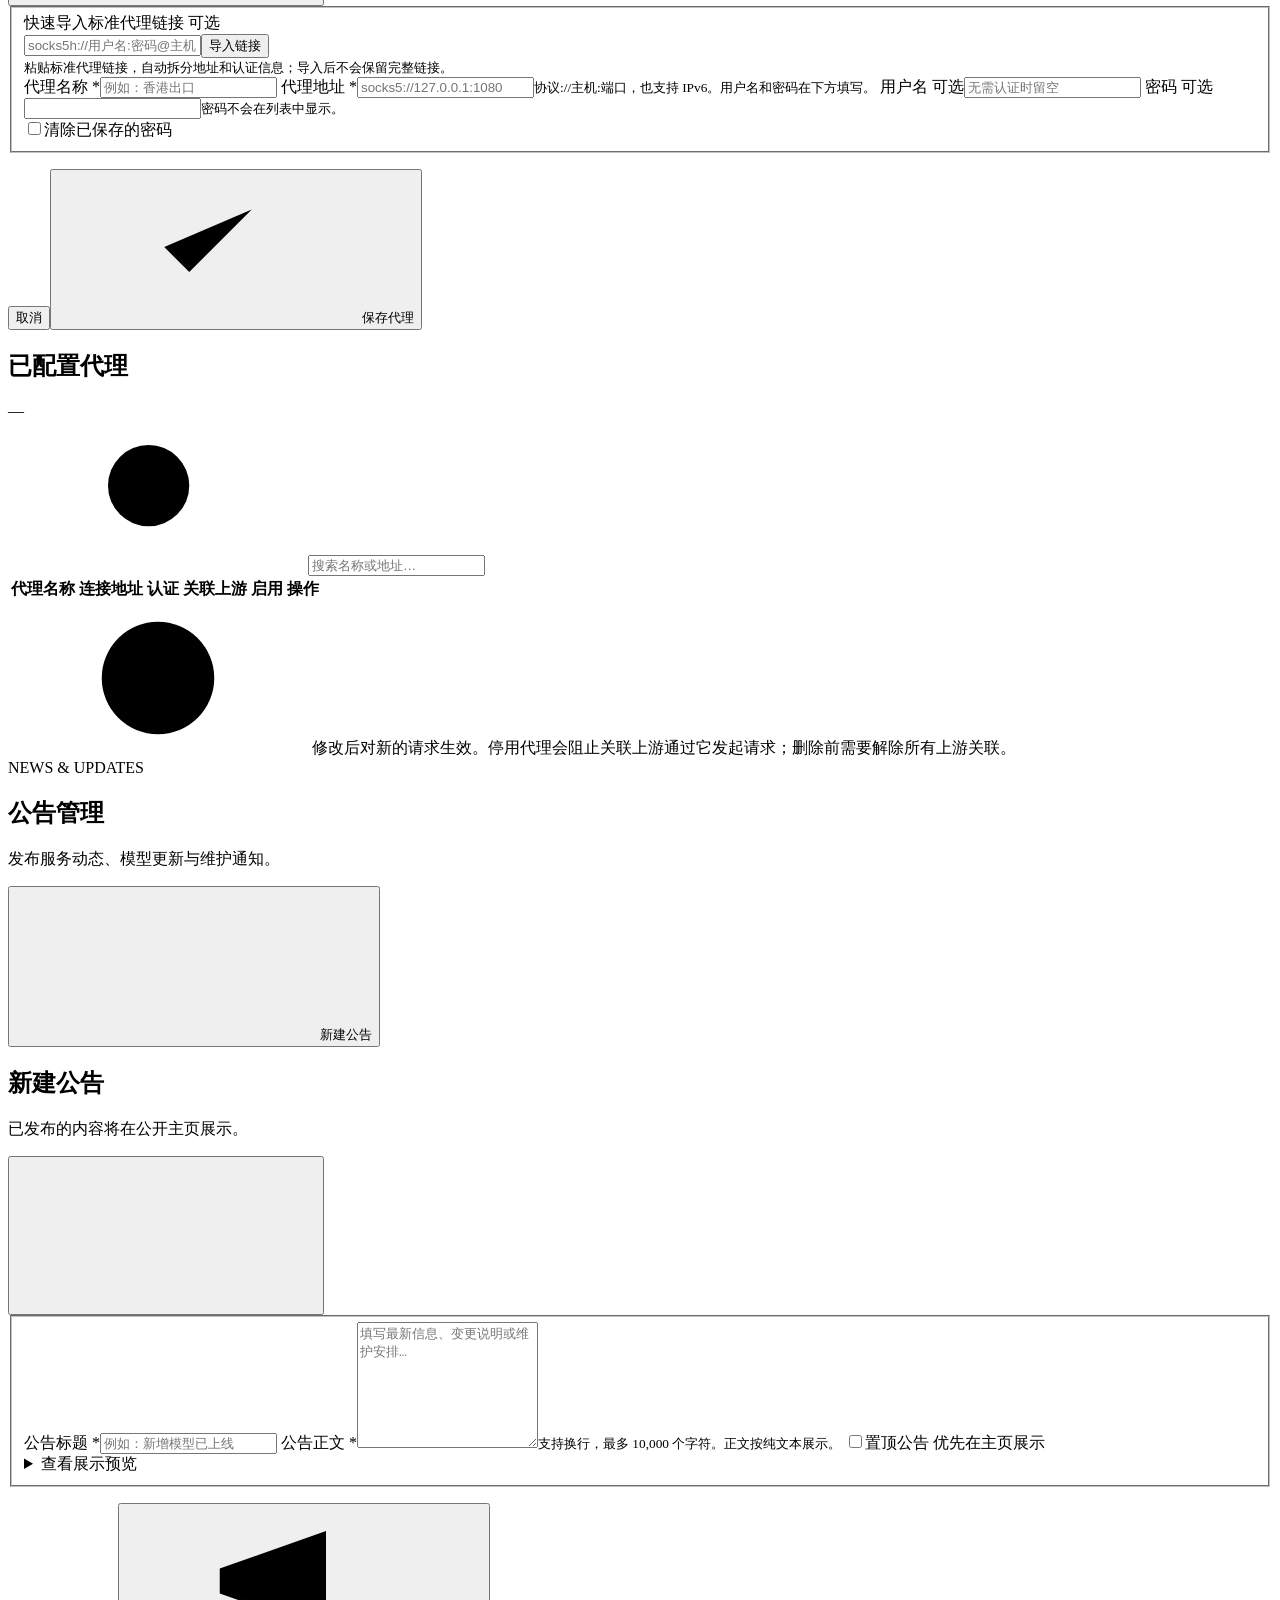
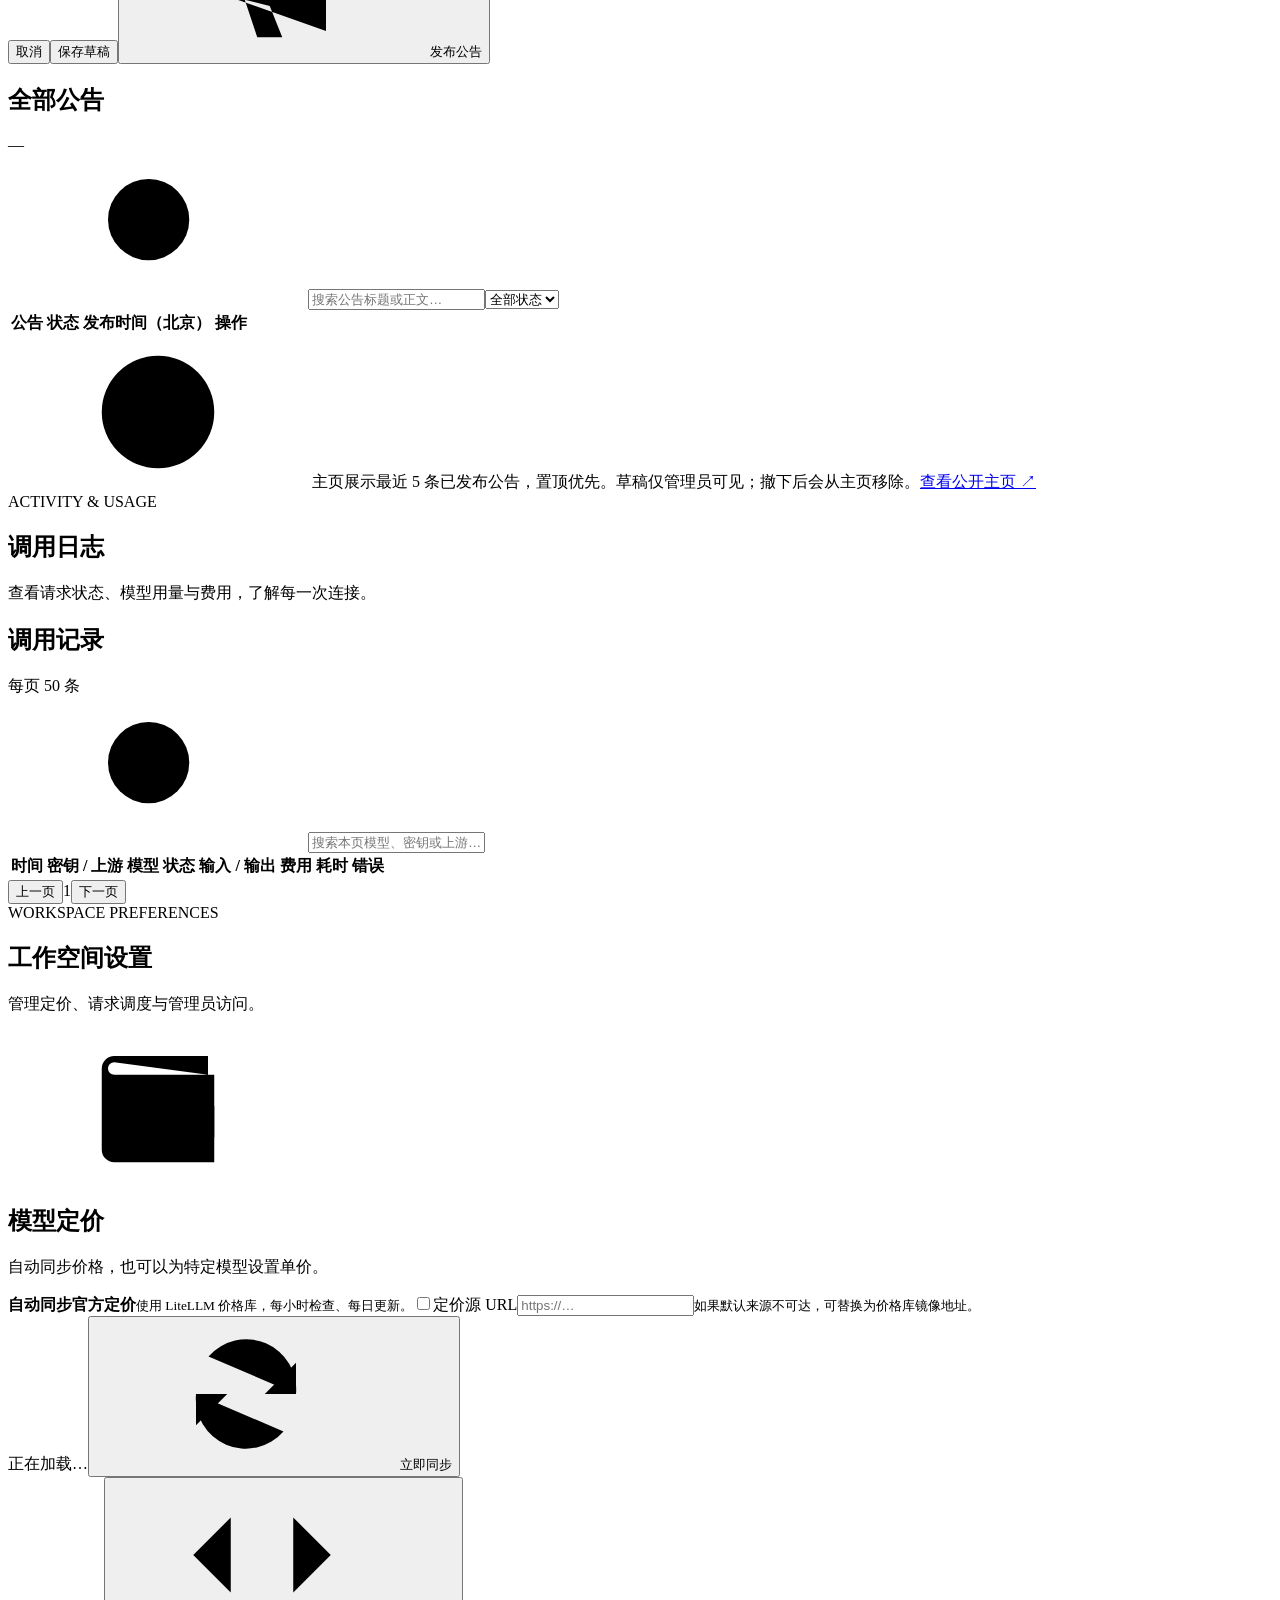
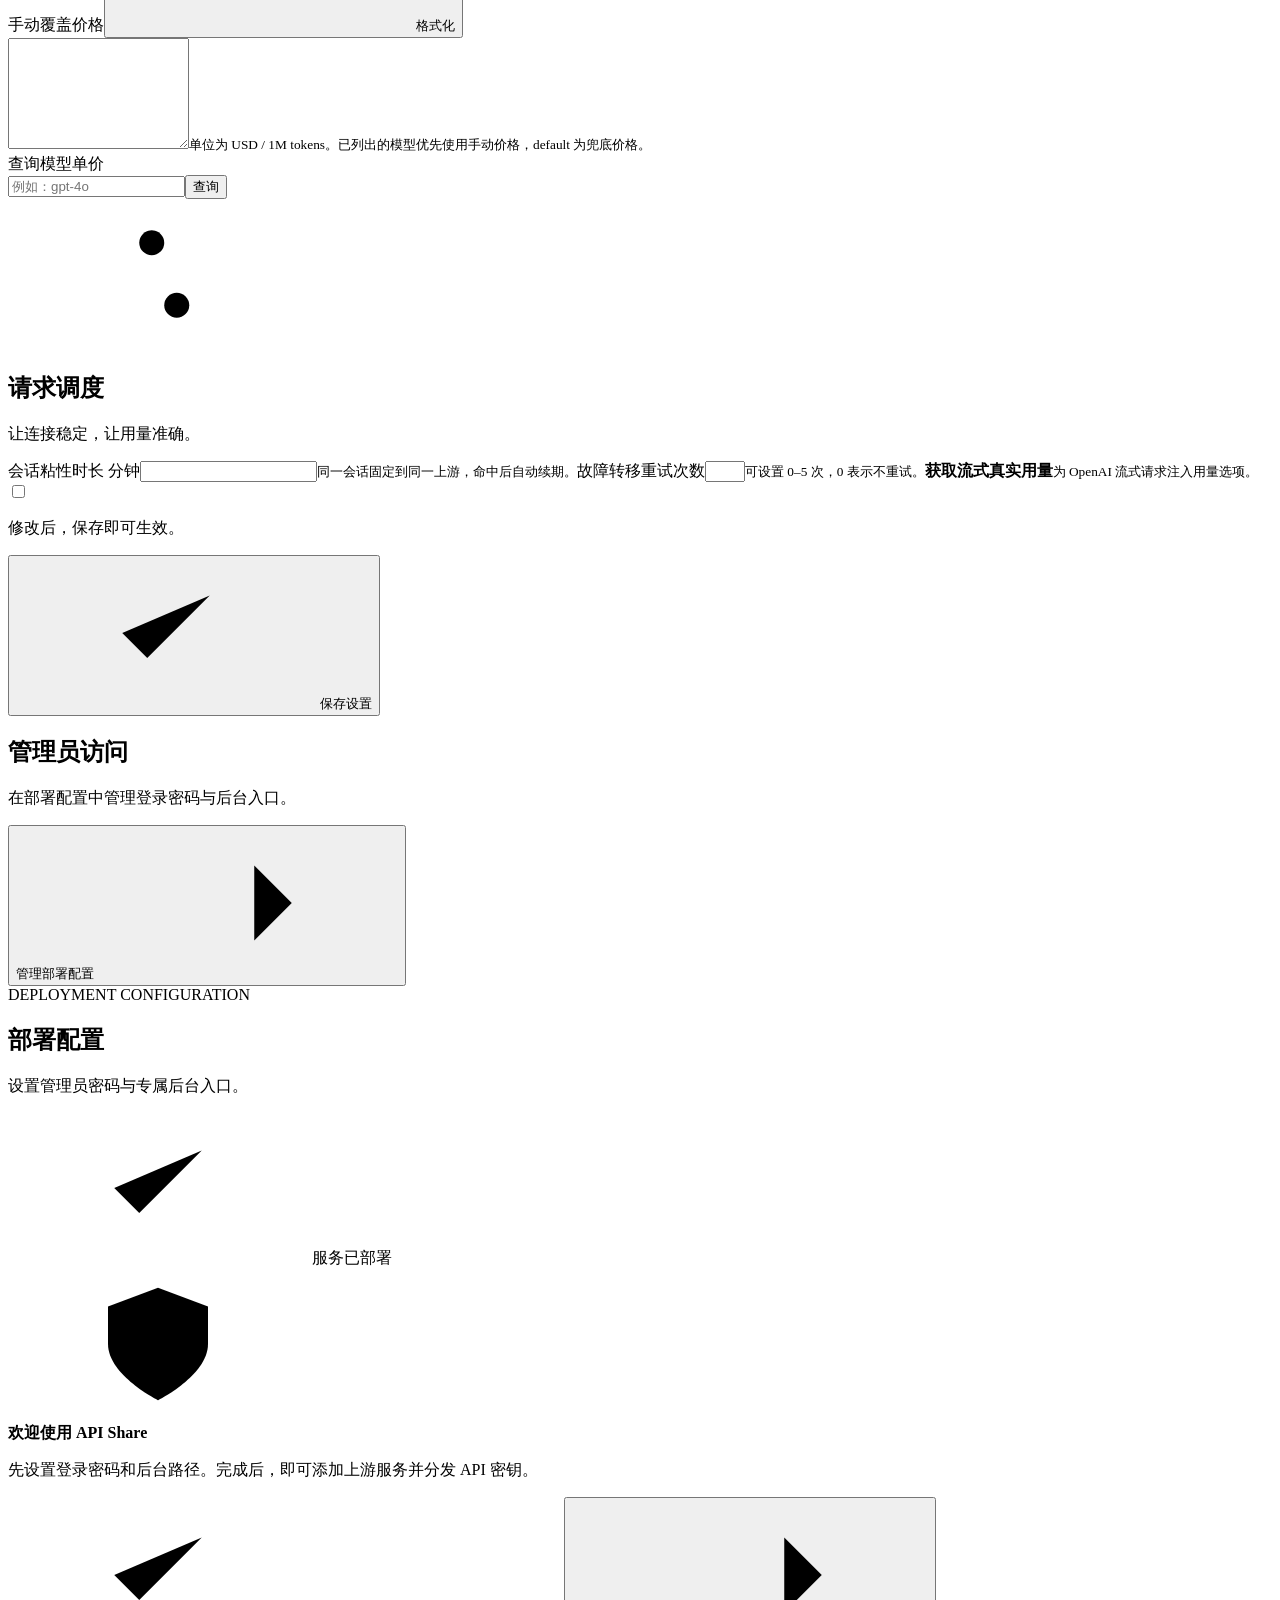
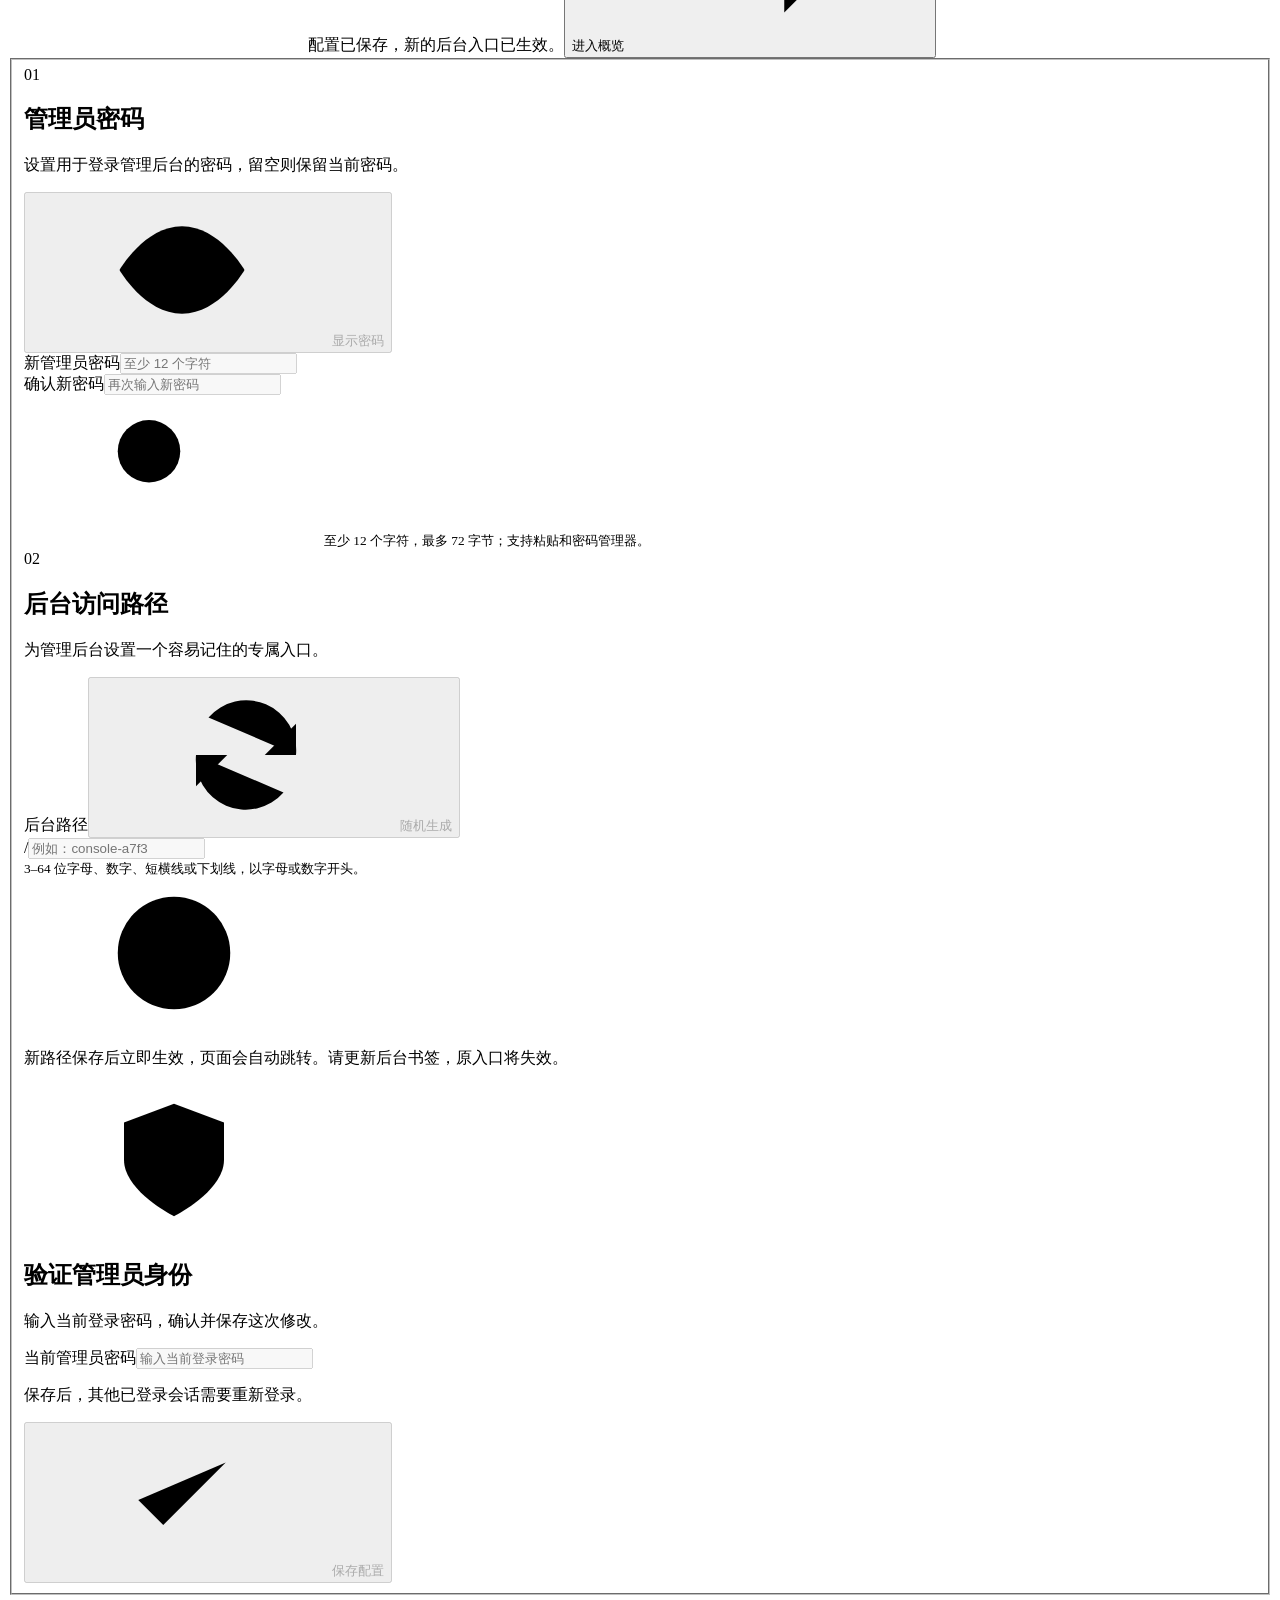
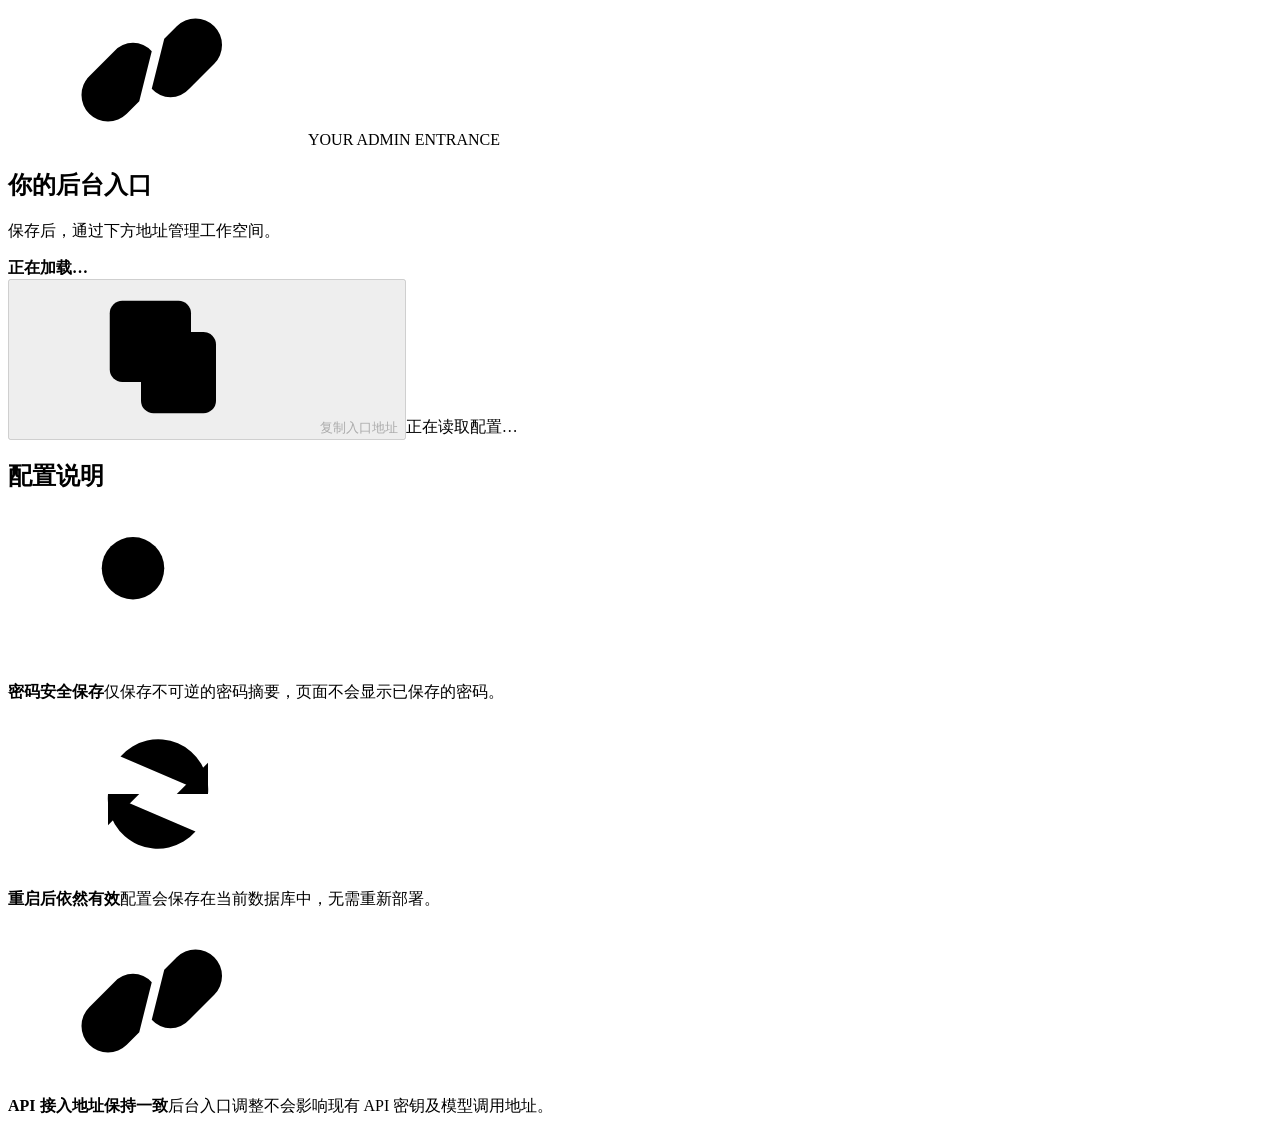
==== commit 32efc7d1: "公告" ====
--- a/web/index.html
+++ b/web/index.html
@@ -36,6 +36,7 @@
     <symbol id="i-edit" viewBox="0 0 24 24"><path d="m15 4 5 5M4 20l4-1L21 6a2 2 0 0 0-4-4L4 15l-1 6 5-2"/></symbol>
     <symbol id="i-trash" viewBox="0 0 24 24"><path d="M3 6h18M9 6V3h6v3M5 6l1 15h12l1-15M10 10v7m4-7v7"/></symbol>
     <symbol id="i-shield" viewBox="0 0 24 24"><path d="m12 3 8 3v6c0 5-8 9-8 9s-8-4-8-9V6l8-3Z"/><path d="m8 12 3 3 5-6"/></symbol>
+    <symbol id="i-megaphone" viewBox="0 0 24 24"><path d="m3 10 17-6v16L3 14v-4ZM7 15l2 6h4l-2-5M20 9l2-1m-2 7 2 1"/></symbol>
   </svg>
 
   <div id="loginView" class="login-wrap hidden">
@@ -62,6 +63,7 @@
         <button data-tab="upstreams" class="tab"><svg class="icon"><use href="#i-layers"/></svg><span>上游服务</span><span id="navUpCount" class="nav-count">—</span></button>
         <button data-tab="proxies" class="tab"><svg class="icon"><use href="#i-link"/></svg><span>代理配置</span></button>
         <button data-tab="logs" class="tab"><svg class="icon"><use href="#i-activity"/></svg><span>调用日志</span></button>
+        <button data-tab="announcements" class="tab"><svg class="icon"><use href="#i-megaphone"/></svg><span>公告管理</span></button>
         <div class="nav-divider"></div>
         <button data-tab="settings" class="tab"><svg class="icon"><use href="#i-sliders"/></svg><span>工作空间设置</span></button>
         <button data-tab="deployment" class="tab"><svg class="icon"><use href="#i-shield"/></svg><span>部署配置</span></button>
@@ -130,6 +132,25 @@
           </div>
           <div class="card-block list-card"><div class="list-toolbar"><div class="list-title"><h2>已配置代理</h2><span id="proxyListCount" class="count-pill">—</span></div><label class="search-field"><svg class="icon"><use href="#i-search"/></svg><input id="proxySearch" placeholder="搜索名称或地址…" aria-label="搜索代理" oninput="renderProxies()"></label></div><div class="table-wrap"><table id="proxiesTable" class="tbl"><thead><tr><th scope="col">代理名称</th><th scope="col">连接地址</th><th scope="col">认证</th><th scope="col">关联上游</th><th scope="col">启用</th><th scope="col" class="actions-heading">操作</th></tr></thead><tbody></tbody></table></div></div>
           <div class="inline-note"><svg class="icon"><use href="#i-info"/></svg> 修改后对新的请求生效。停用代理会阻止关联上游通过它发起请求；删除前需要解除所有上游关联。</div>
+        </section>
+
+        <section id="tab-announcements" class="panel hidden">
+          <div class="page-heading"><div><span class="eyebrow">NEWS & UPDATES</span><h1>公告管理</h1><p>发布服务动态、模型更新与维护通知。</p></div><button class="btn" onclick="openAnnouncementComposer()"><svg class="icon"><use href="#i-plus"/></svg> 新建公告</button></div>
+          <div id="announcementComposer" class="card-block composer hidden">
+            <div class="block-heading"><div><h2 id="announcementComposerTitle">新建公告</h2><p>已发布的内容将在公开主页展示。</p></div><button type="button" class="icon-btn" onclick="closeAnnouncementComposer()" aria-label="关闭公告表单"><svg class="icon"><use href="#i-close"/></svg></button></div>
+            <form id="announcementForm" onsubmit="return saveAnnouncement(event)">
+              <fieldset id="announcementFields" class="announcement-fields">
+                <label class="field"><span>公告标题 <span class="required">*</span></span><input id="announcementTitle" required maxlength="120" placeholder="例如：新增模型已上线"></label>
+                <label class="field"><span>公告正文 <span class="required">*</span></span><textarea id="announcementContent" required maxlength="10000" rows="8" placeholder="填写最新信息、变更说明或维护安排…" aria-describedby="announcementContentHint"></textarea><small id="announcementContentHint">支持换行，最多 10,000 个字符。正文按纯文本展示。</small></label>
+                <label class="check-label"><input id="announcementPinned" type="checkbox">置顶公告 <span class="muted">优先在主页展示</span></label>
+                <details class="announcement-preview"><summary>查看展示预览</summary><h3 id="announcementPreviewTitle"></h3><p id="announcementPreviewContent"></p></details>
+              </fieldset>
+              <p id="announcementFormError" class="form-error hidden" role="alert" tabindex="-1"></p>
+              <div class="form-actions"><button type="button" class="btn ghost" onclick="closeAnnouncementComposer()">取消</button><button id="announcementDraftButton" type="submit" class="btn ghost" data-publish="false">保存草稿</button><button id="announcementPublishButton" type="submit" class="btn" data-publish="true"><svg class="icon"><use href="#i-megaphone"/></svg> 发布公告</button></div>
+            </form>
+          </div>
+          <div class="card-block list-card"><div class="list-toolbar"><div class="list-title"><h2>全部公告</h2><span id="announcementListCount" class="count-pill">—</span></div><div class="toolbar-filters"><label class="search-field"><svg class="icon"><use href="#i-search"/></svg><input id="announcementSearch" type="search" placeholder="搜索公告标题或正文…" aria-label="搜索公告" oninput="renderAnnouncements()"></label><select id="announcementFilter" aria-label="按公告状态筛选" onchange="renderAnnouncements()"><option value="">全部状态</option><option value="published">已发布</option><option value="draft">草稿</option></select></div></div><div class="table-wrap"><table id="announcementsTable" class="tbl"><thead><tr><th scope="col">公告</th><th scope="col">状态</th><th scope="col">发布时间（北京）</th><th scope="col" class="actions-heading">操作</th></tr></thead><tbody></tbody></table></div></div>
+          <div class="inline-note"><svg class="icon"><use href="#i-info"/></svg> 主页展示最近 5 条已发布公告，置顶优先。草稿仅管理员可见；撤下后会从主页移除。<a href="/" target="_blank" rel="noopener">查看公开主页 ↗</a></div>
         </section>
 
         <section id="tab-logs" class="panel hidden">
@@ -231,6 +252,7 @@
   <script src="static/proxies.js"></script>
   <script src="static/headers.js"></script>
   <script src="static/keys.js"></script>
+  <script src="static/announcements.js"></script>
   <script src="static/app.js"></script>
 </body>
 </html>
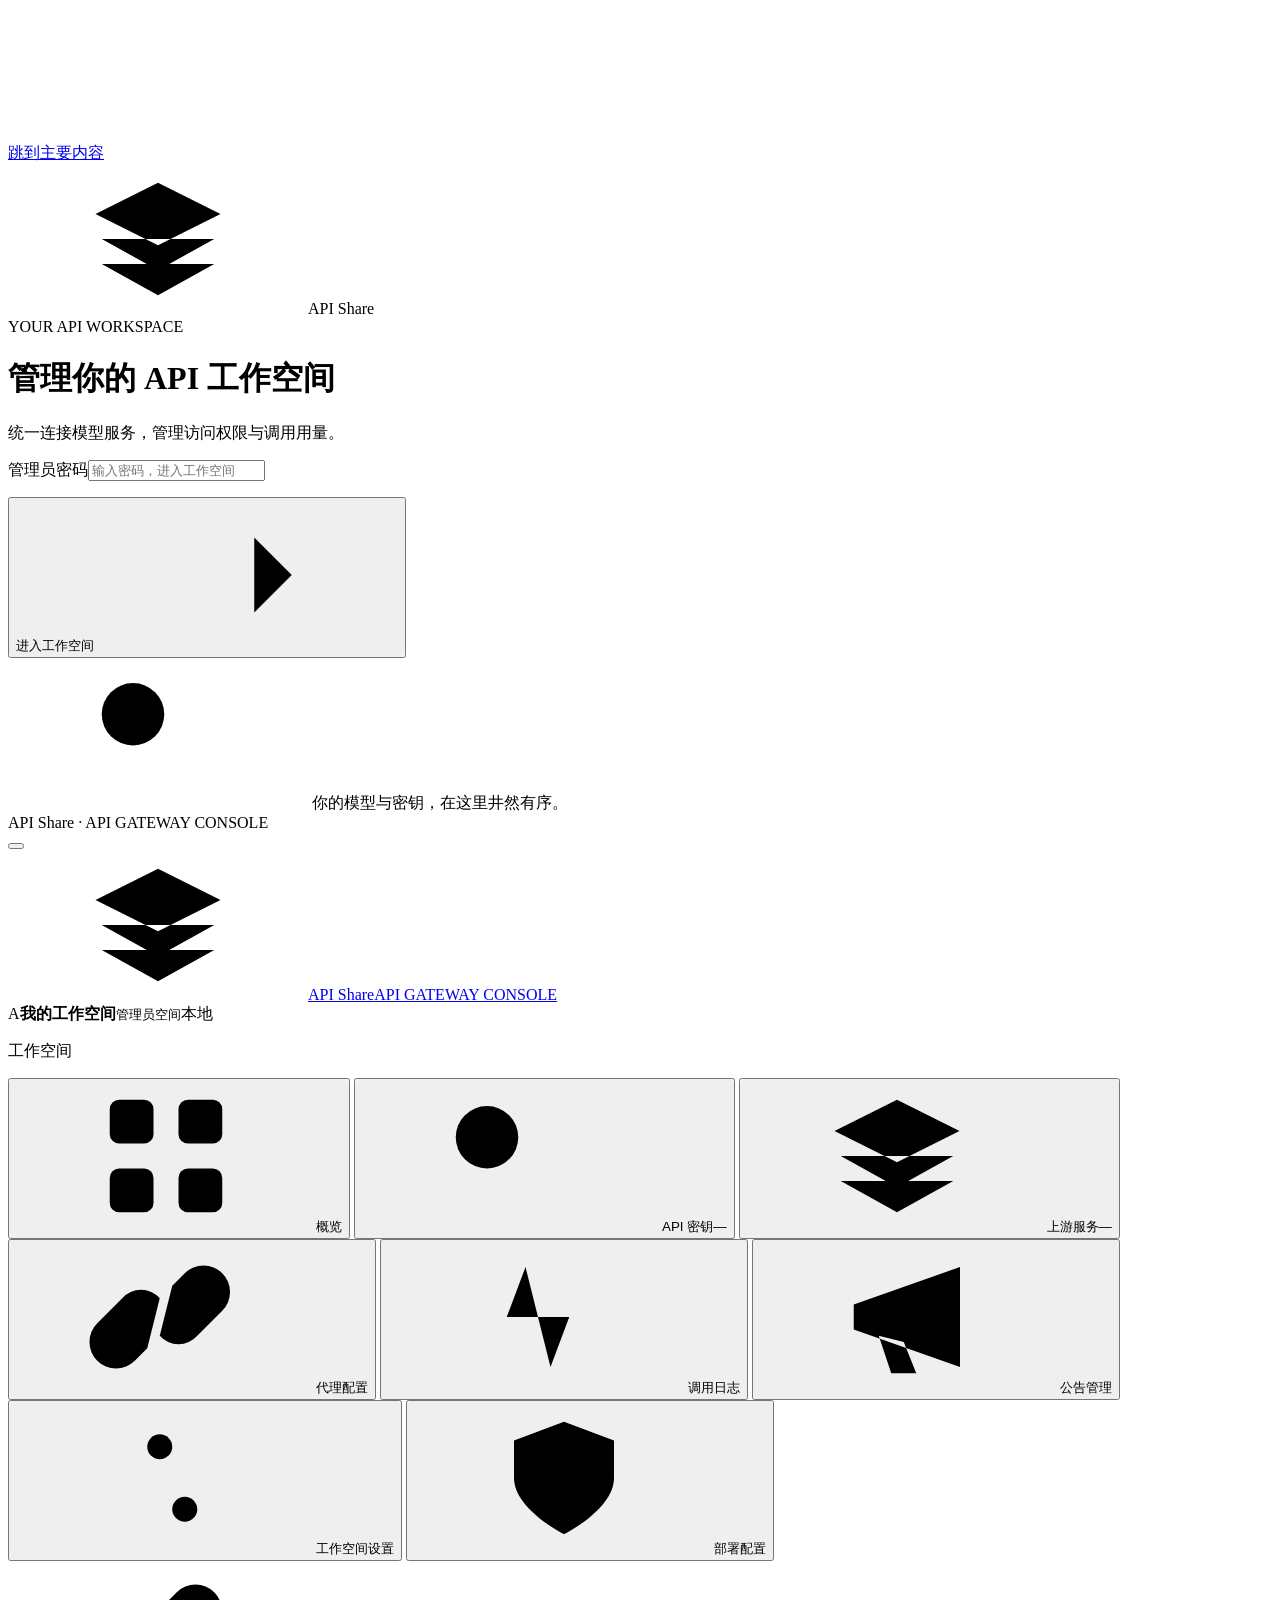
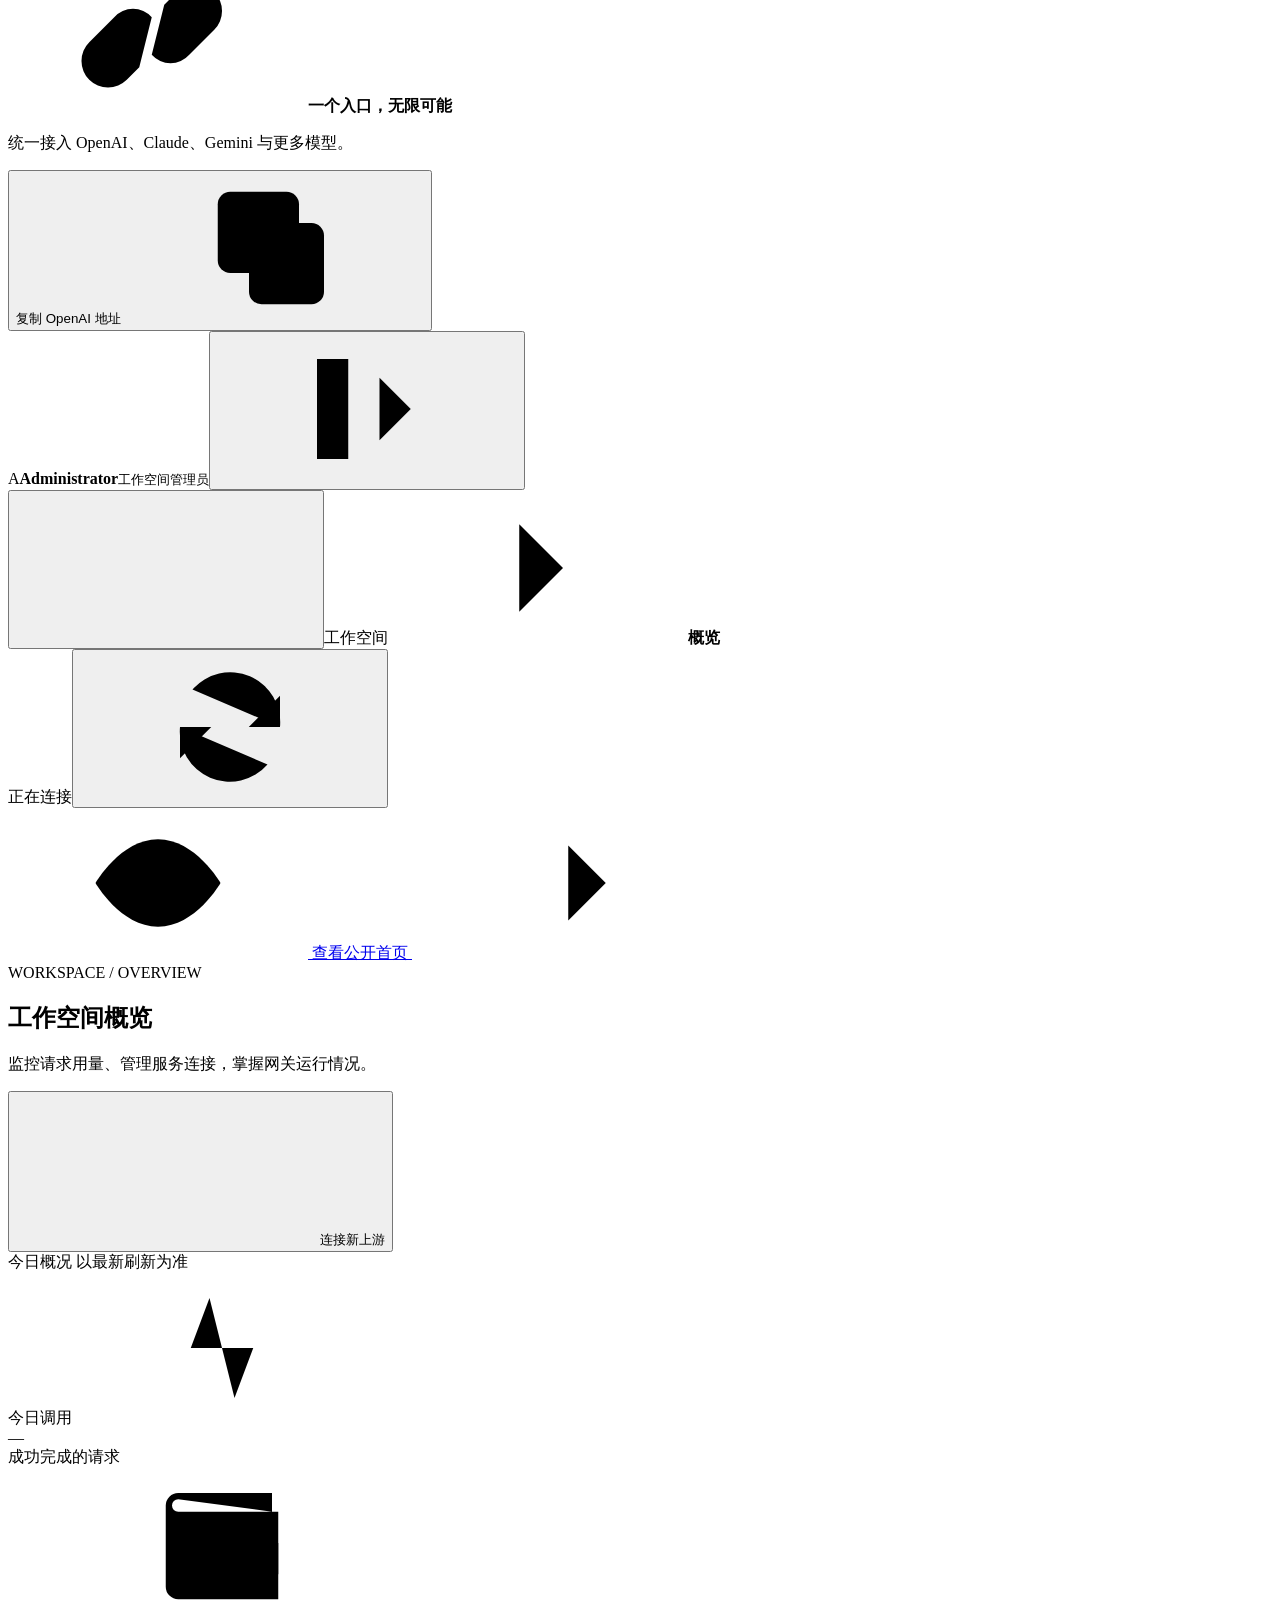
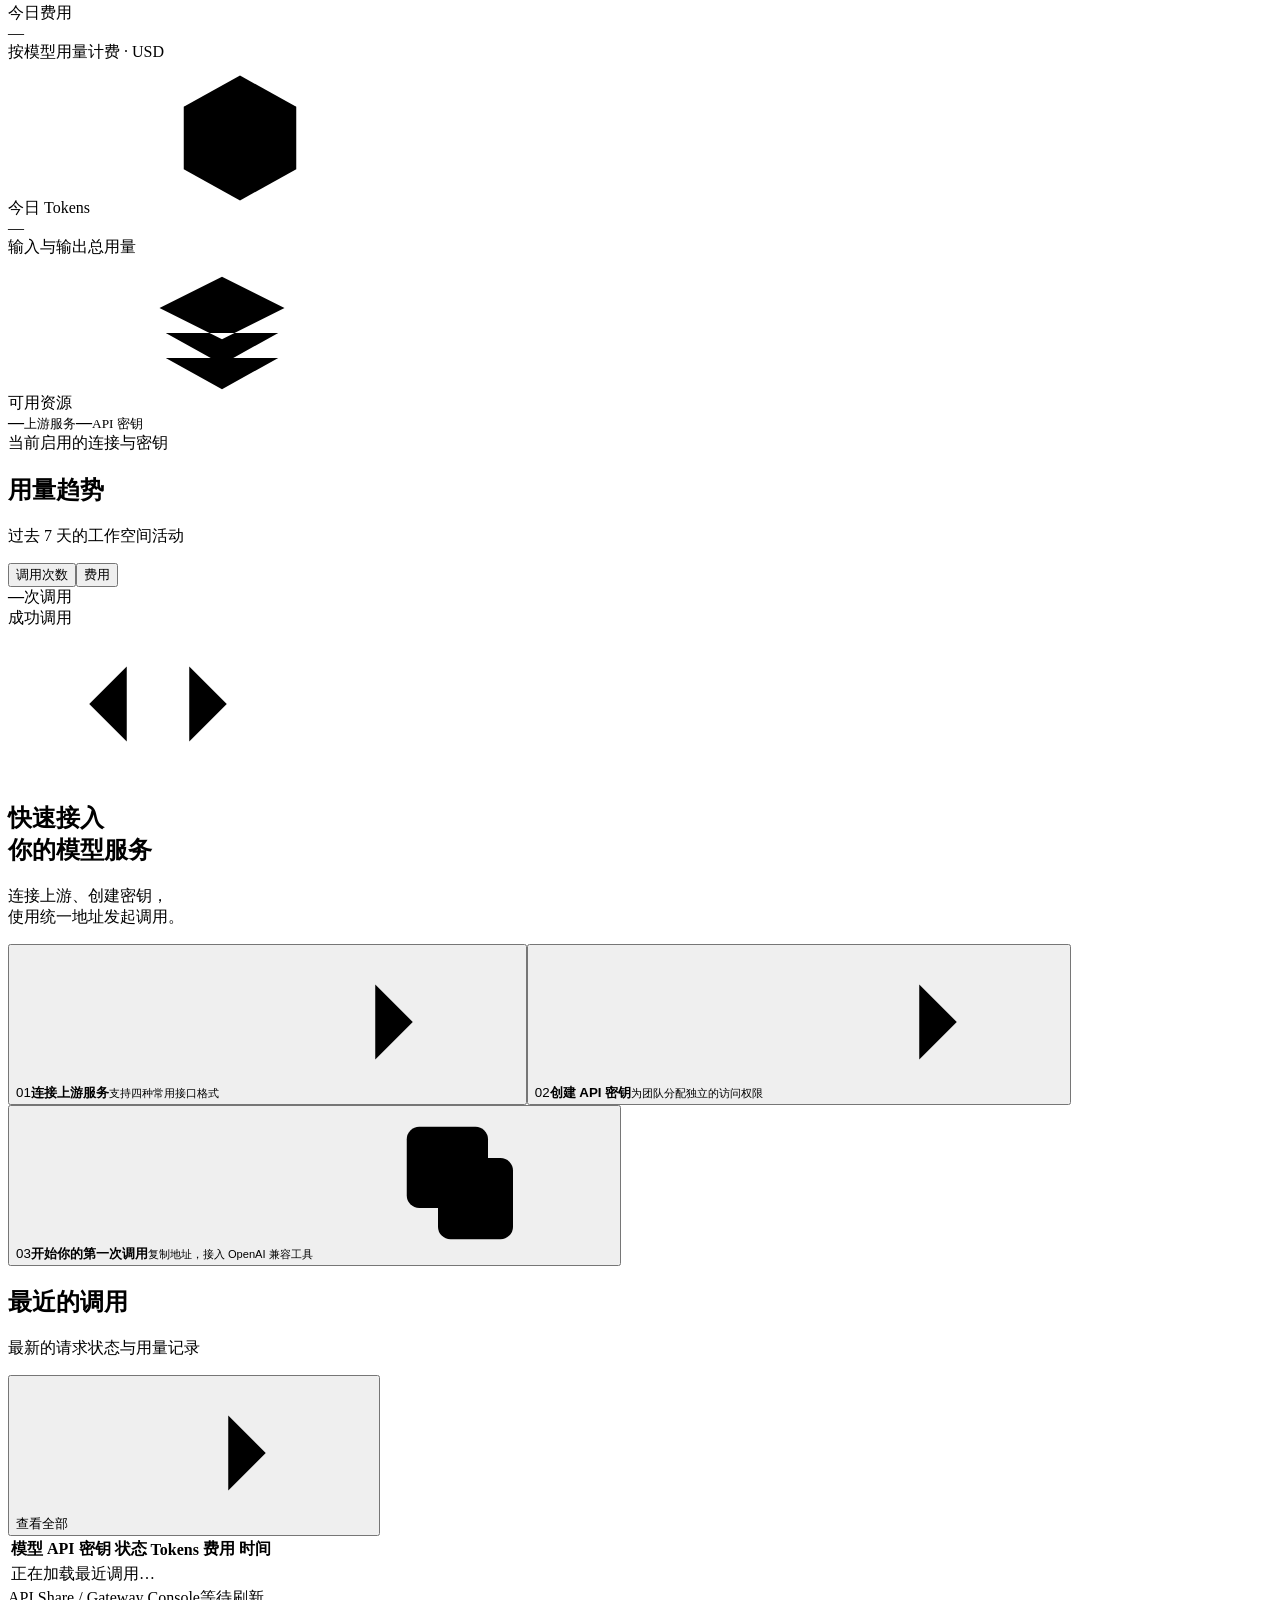
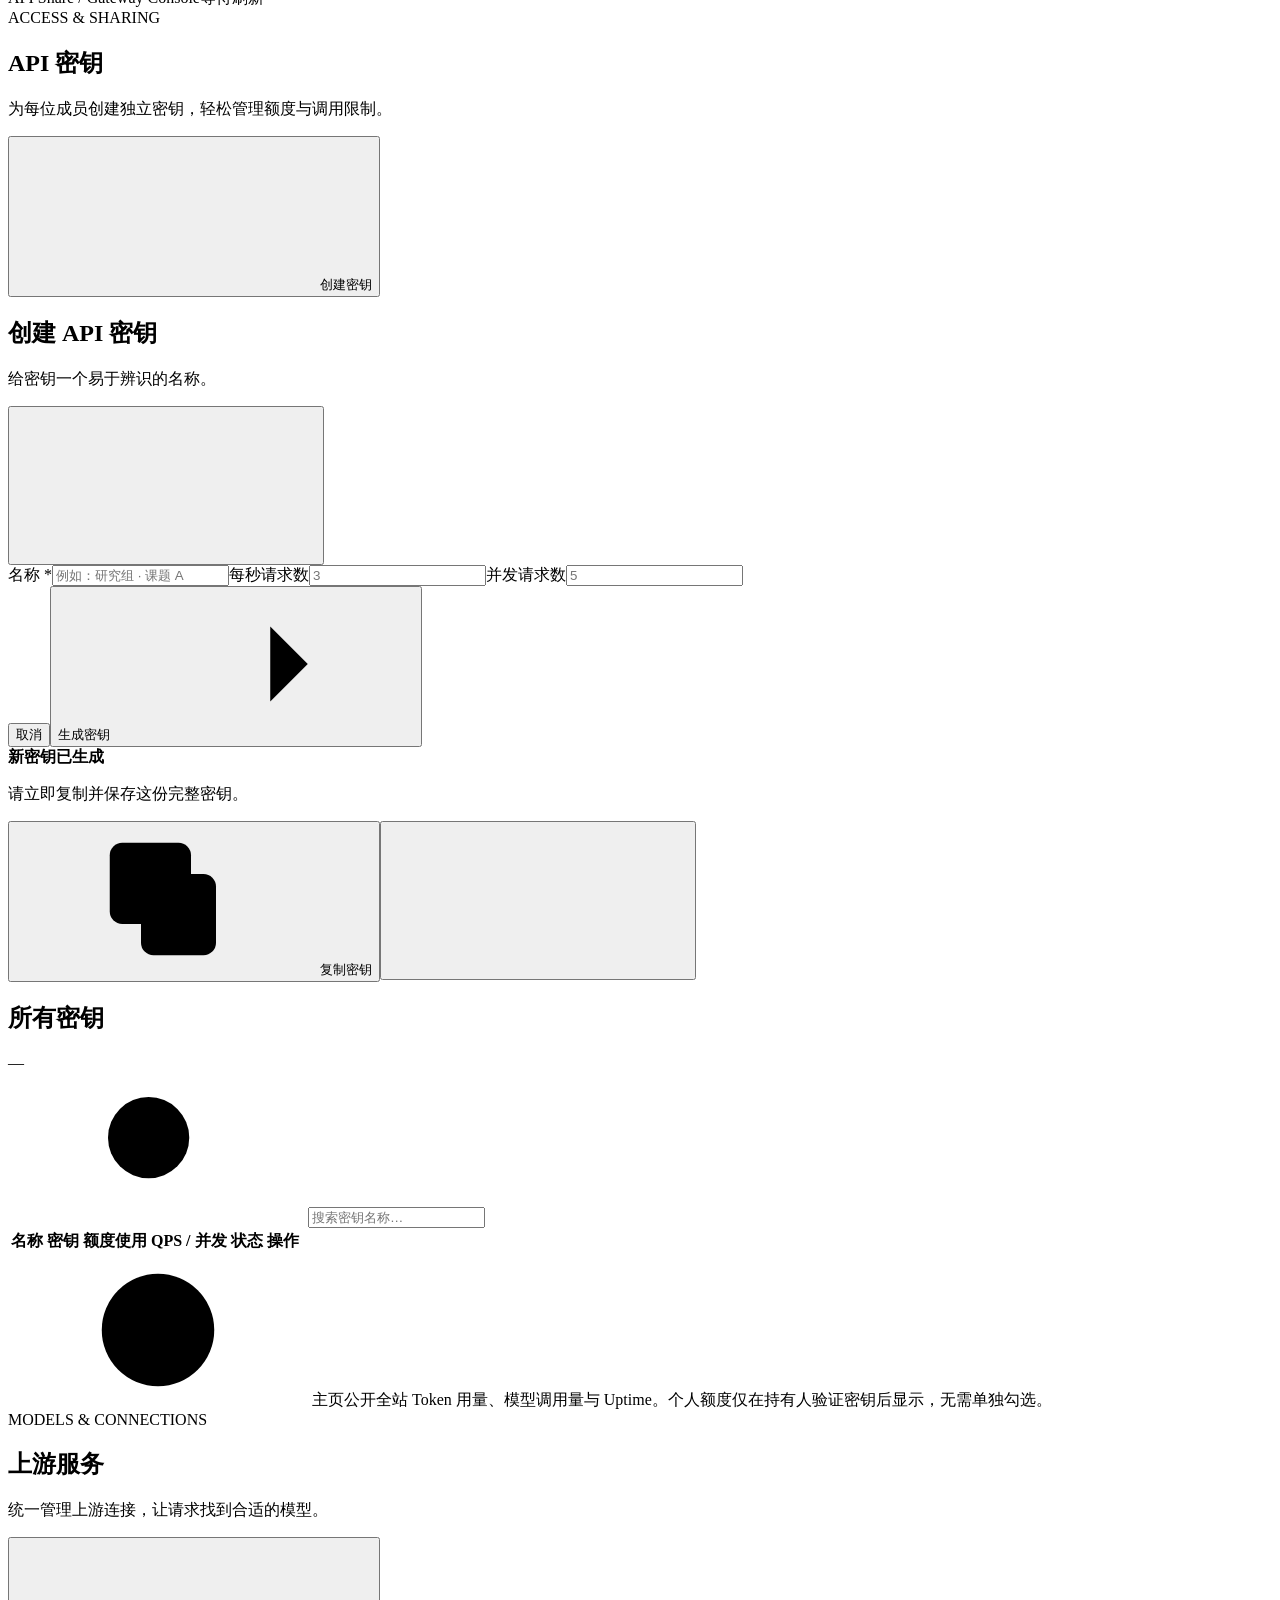
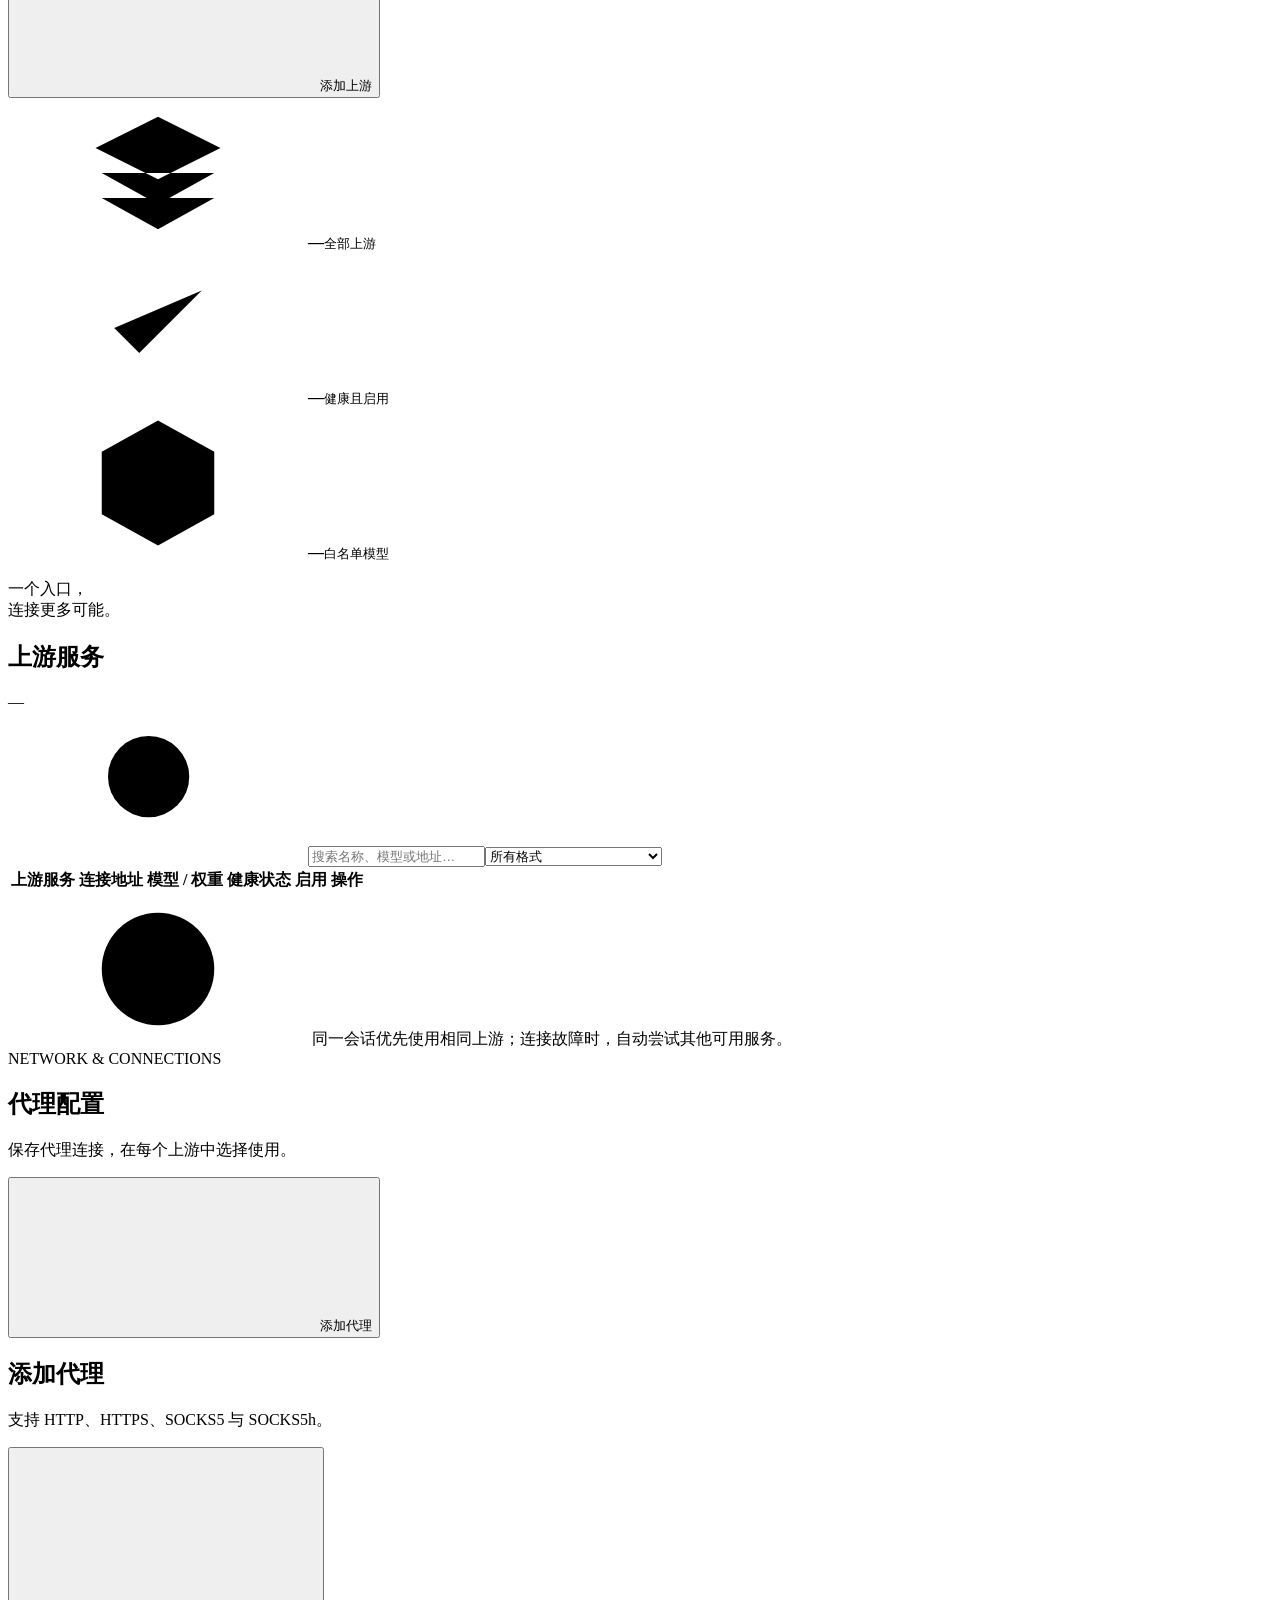
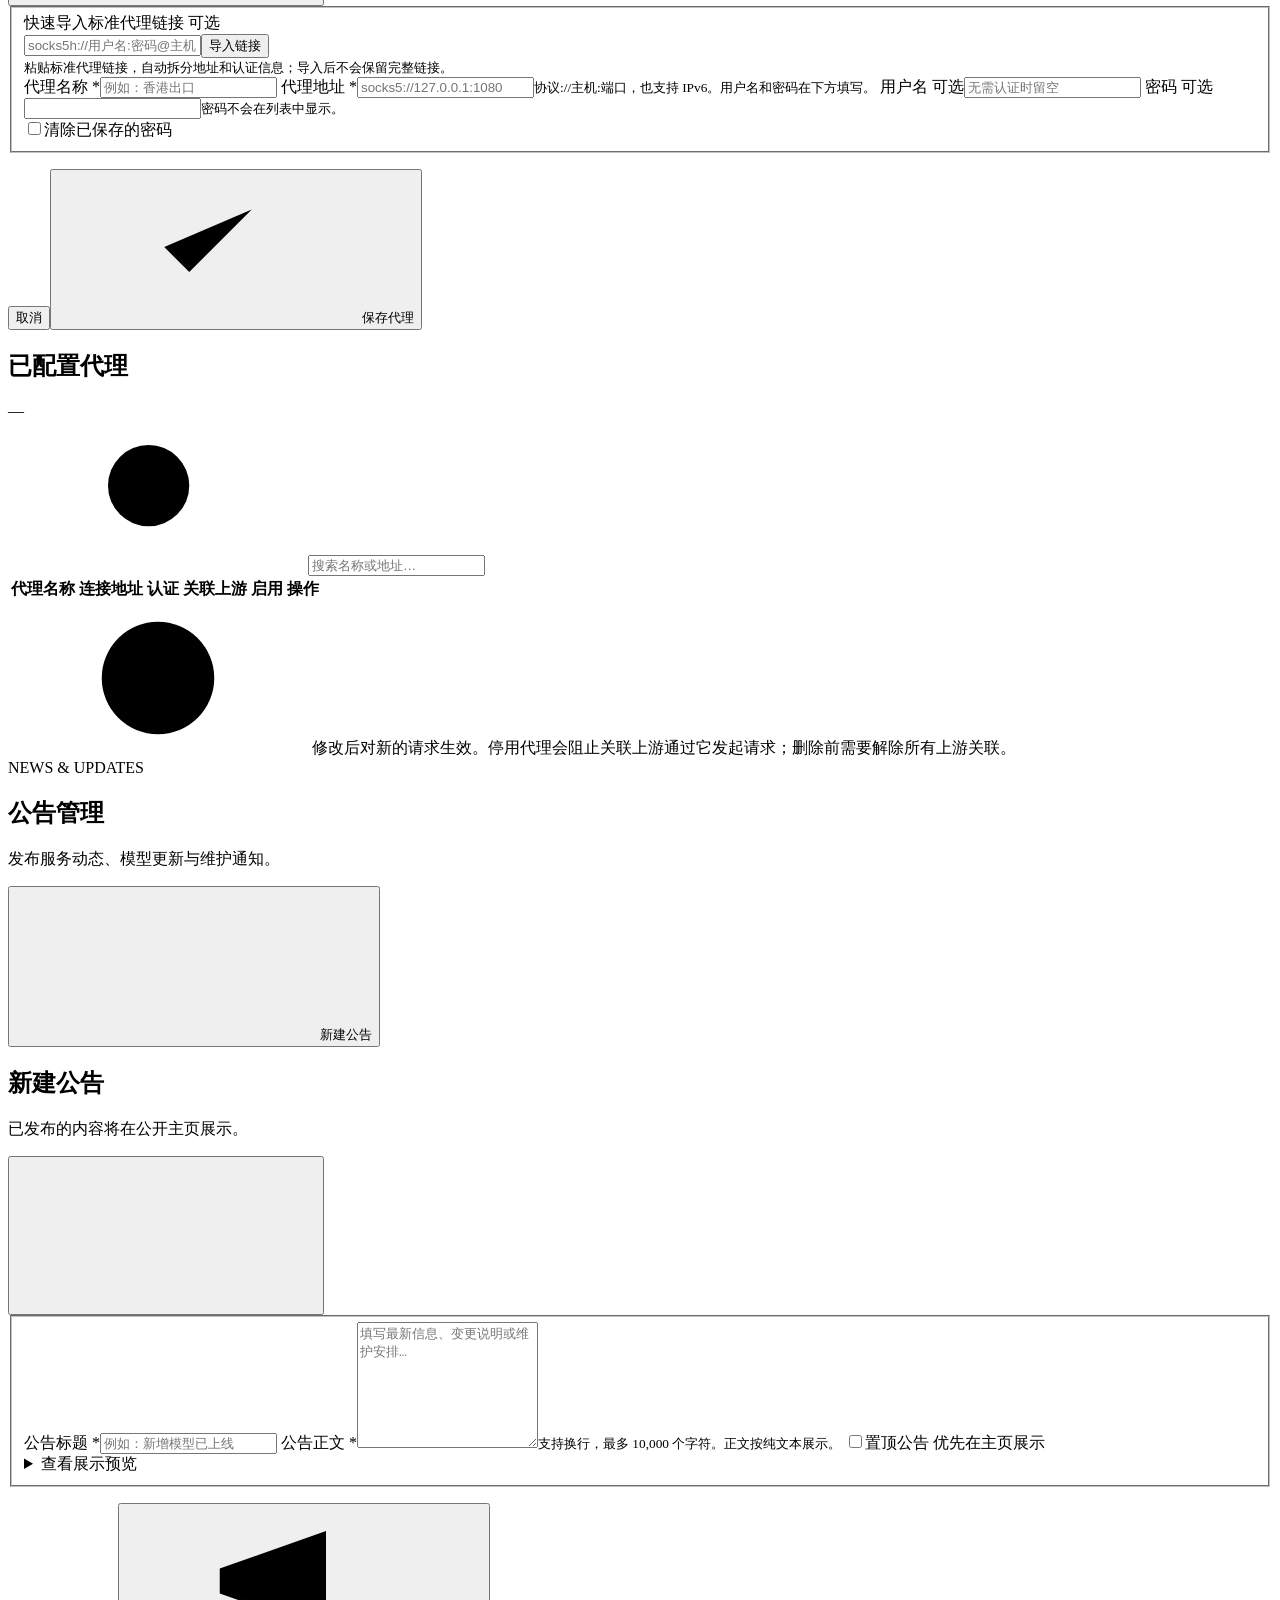
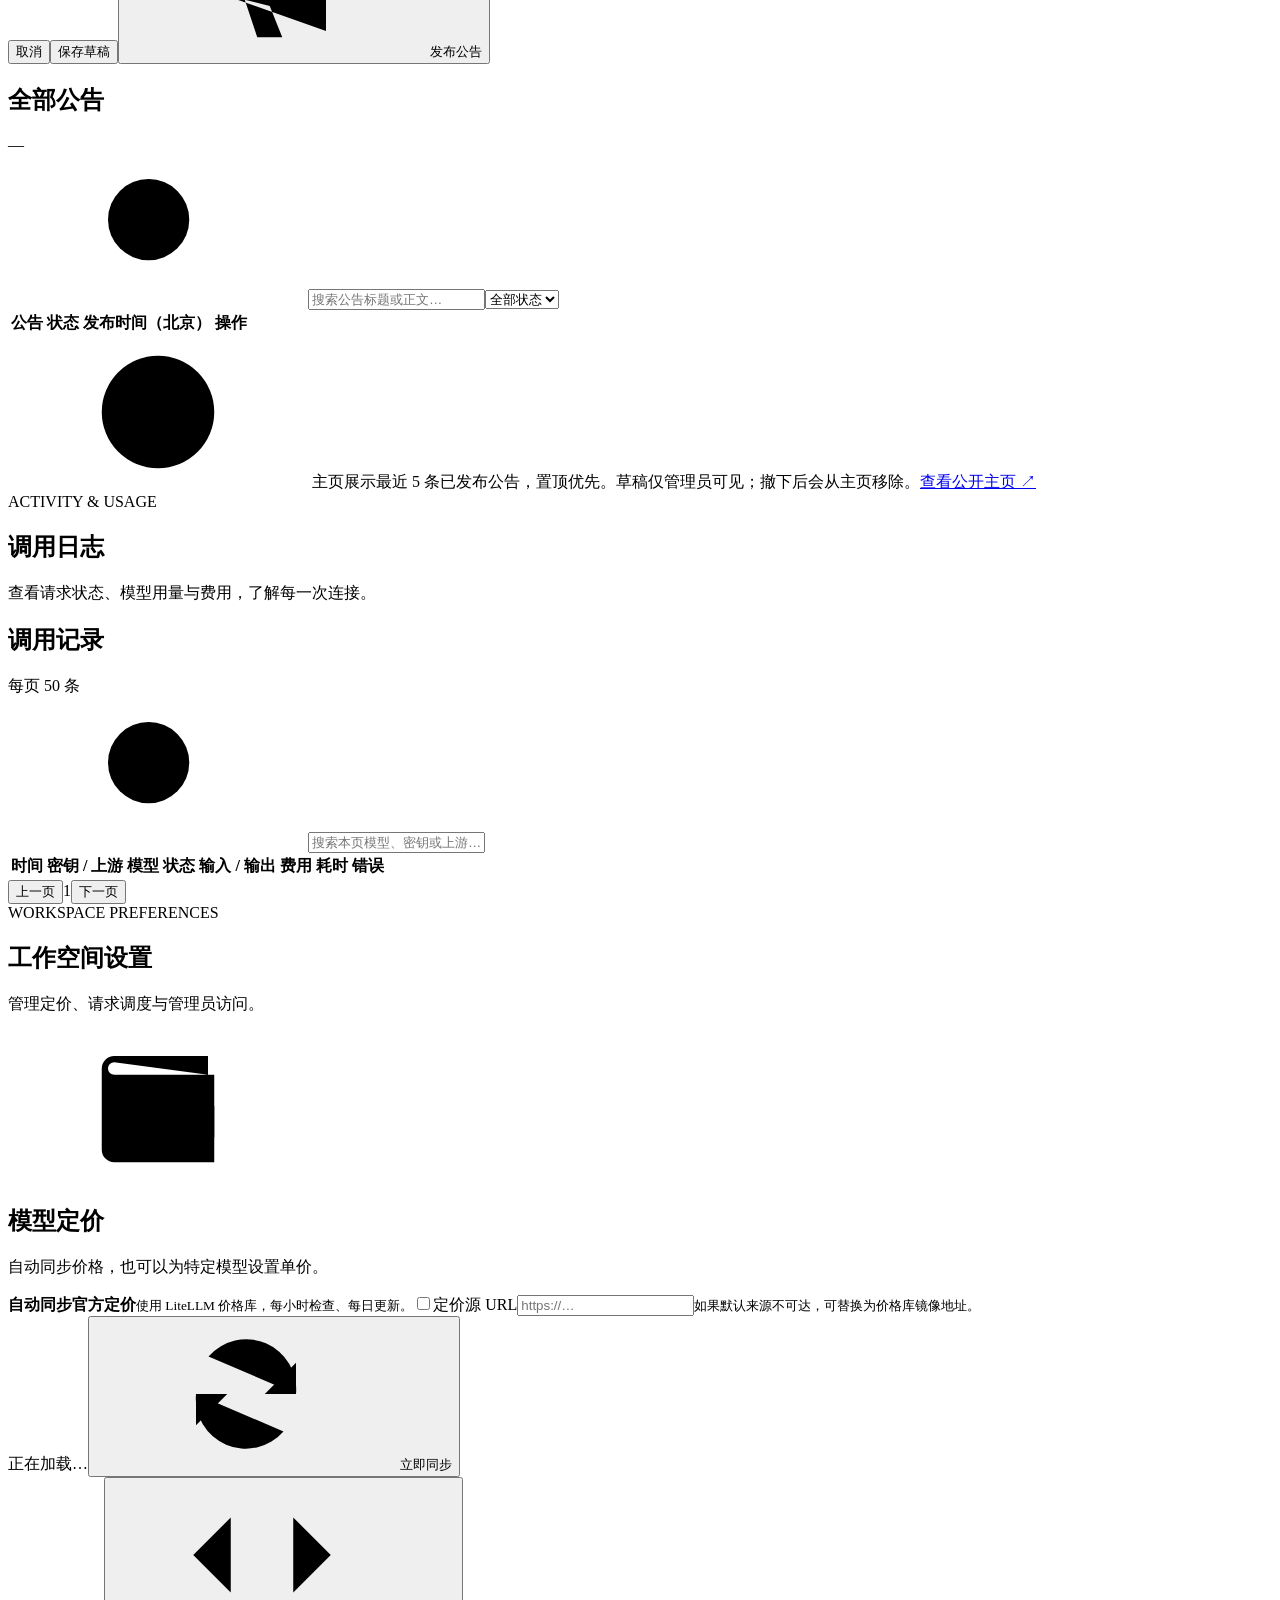
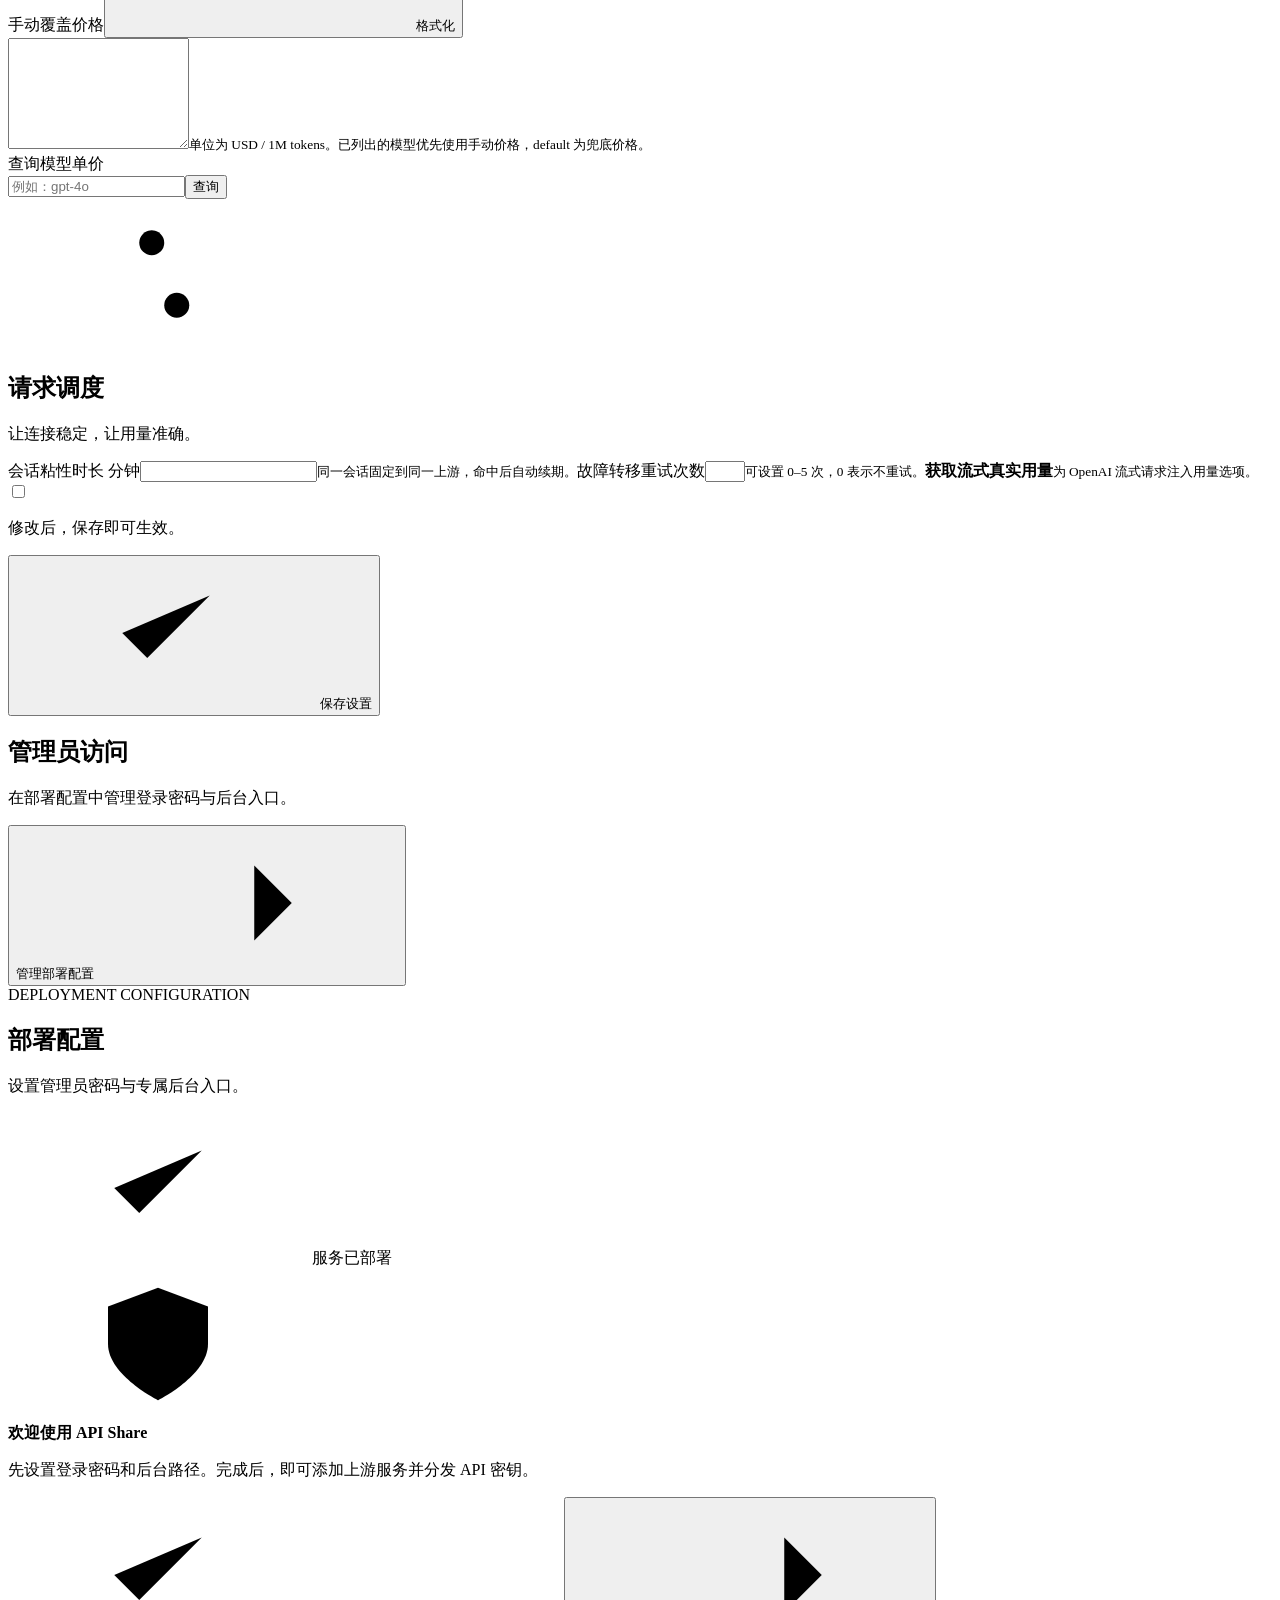
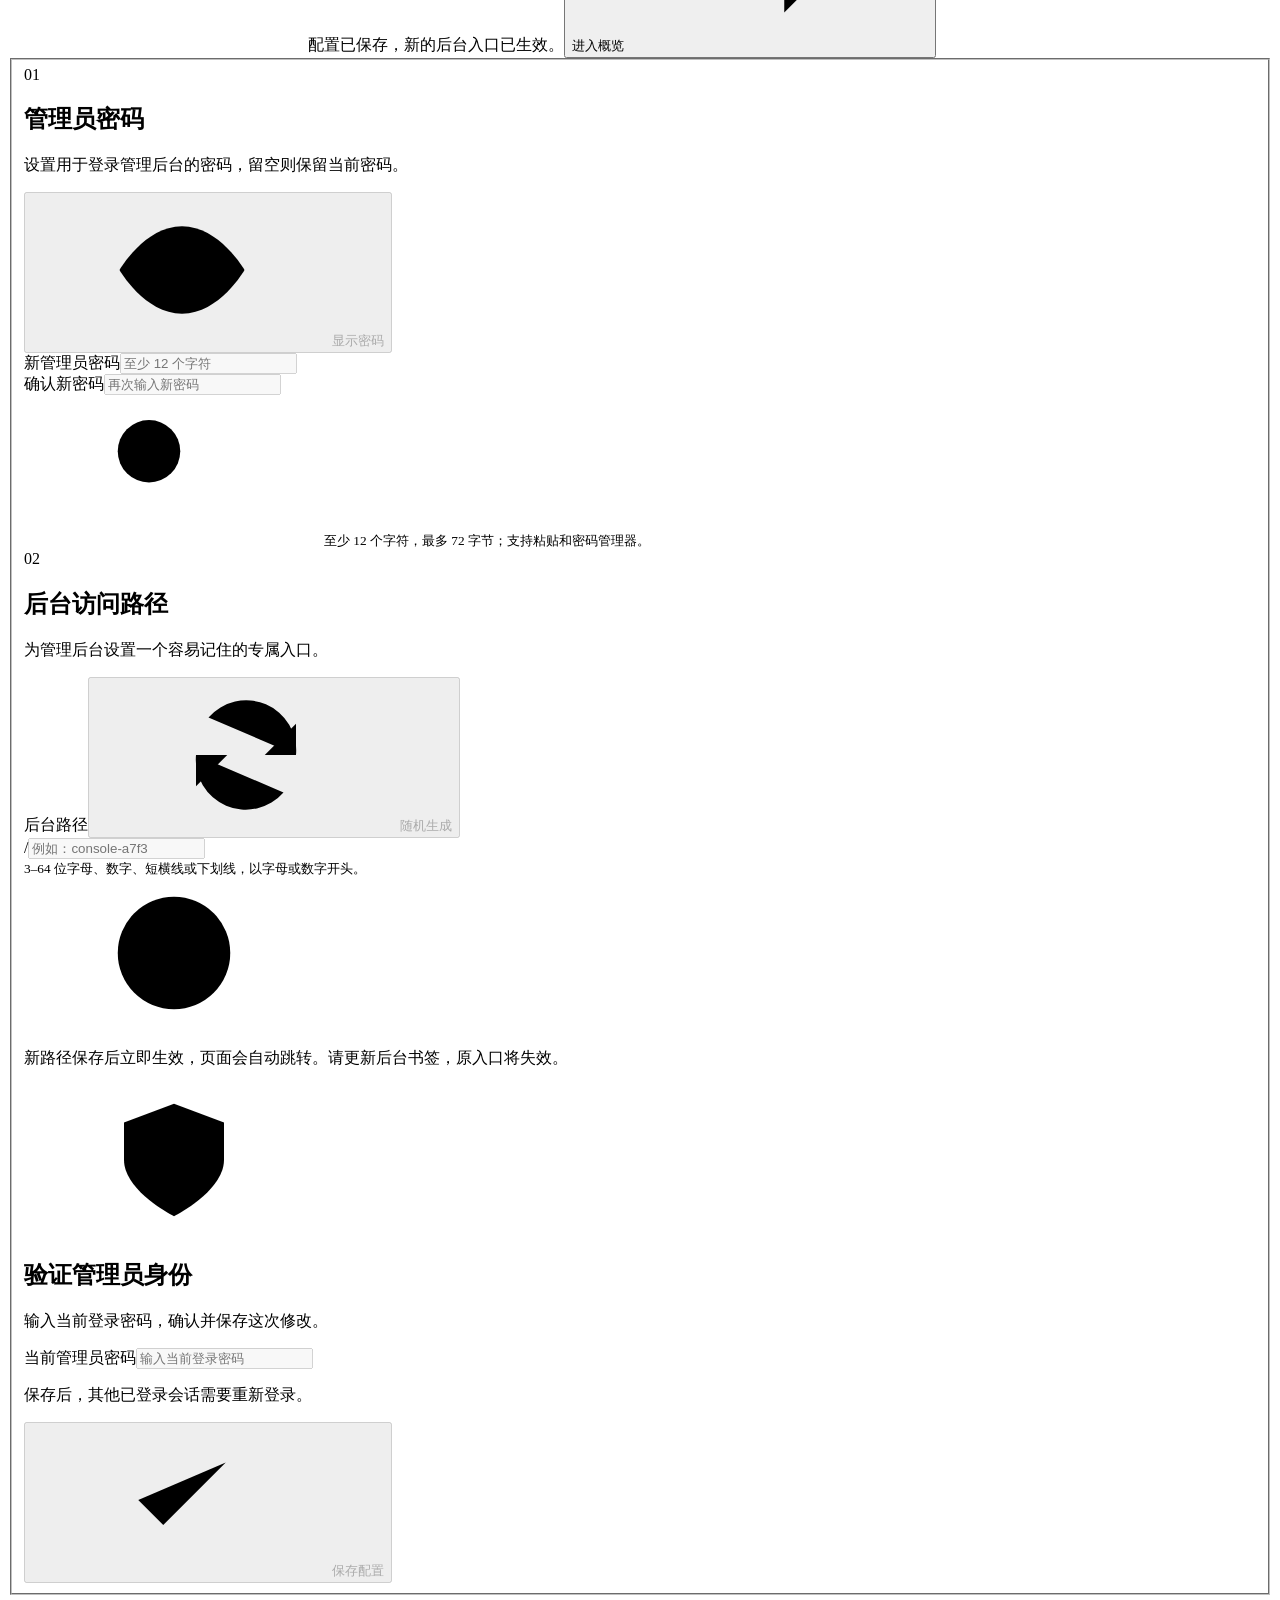
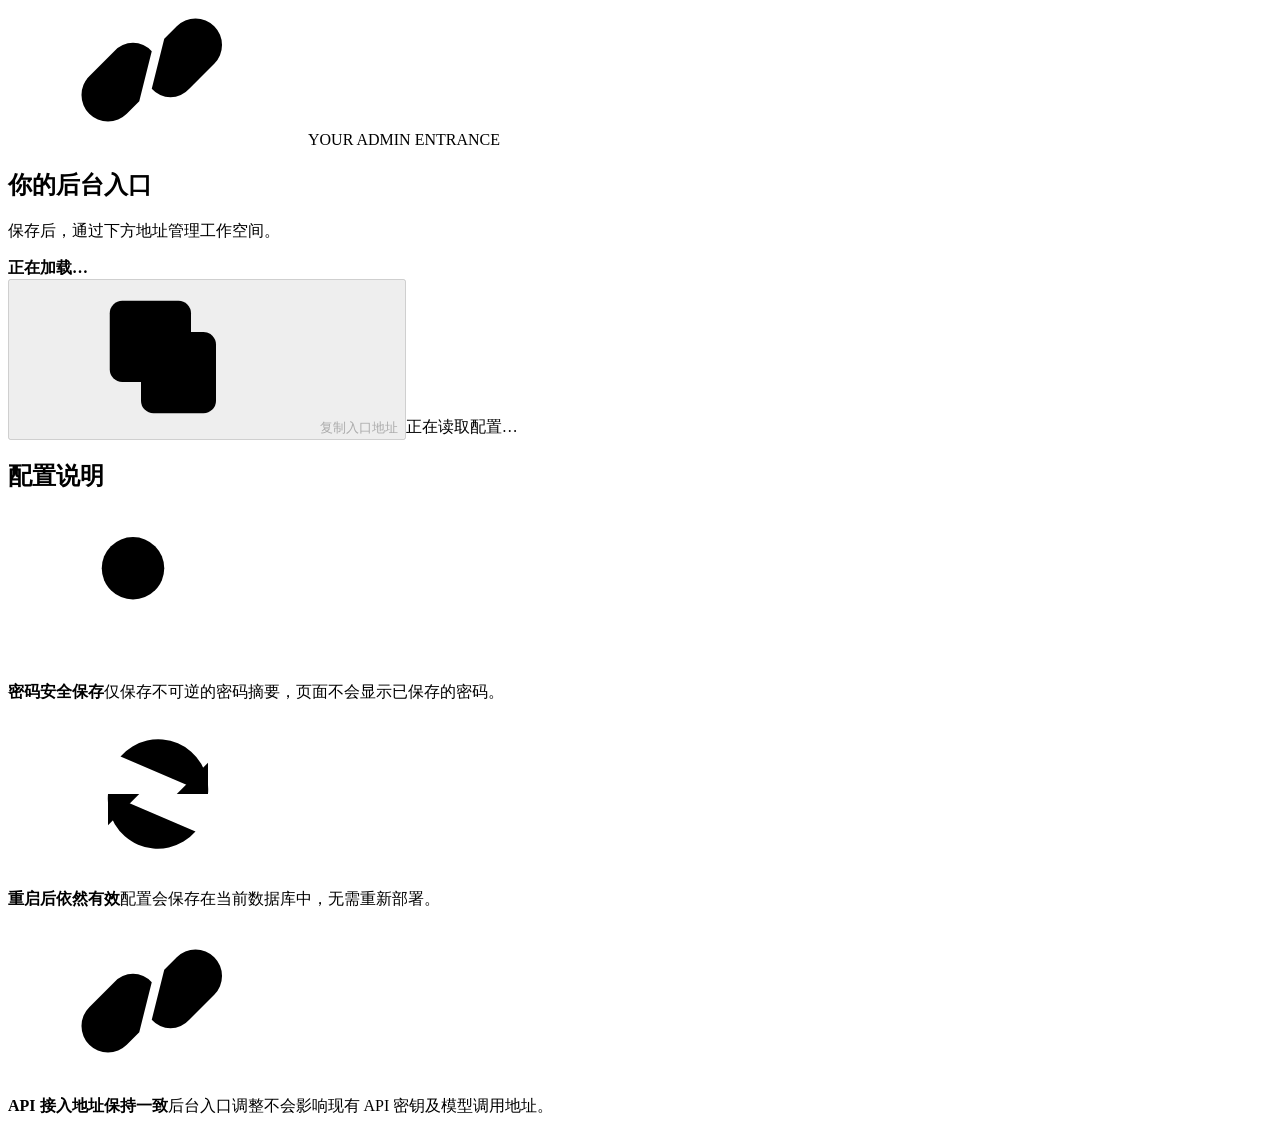
==== commit 63510880: "个人调用" ====
--- a/web/index.html
+++ b/web/index.html
@@ -101,8 +101,8 @@
           <div class="page-heading"><div><span class="eyebrow">ACCESS & SHARING</span><h1>API 密钥</h1><p>为每位成员创建独立密钥，轻松管理额度与调用限制。</p></div><button class="btn" onclick="toggleKeyComposer(true)"><svg class="icon"><use href="#i-plus"/></svg> 创建密钥</button></div>
           <div id="keyComposer" class="card-block composer hidden"><div class="block-heading"><div><h2>创建 API 密钥</h2><p>给密钥一个易于辨识的名称。</p></div><button class="icon-btn" onclick="toggleKeyComposer(false)" aria-label="收起密钥表单"><svg class="icon"><use href="#i-close"/></svg></button></div><form id="keyForm" onsubmit="return createKey(event)"><div class="form-grid key-fields"><label class="field"><span>名称 <span class="required">*</span></span><input id="keyName" placeholder="例如：研究组 · 课题 A" required maxlength="120"></label><label class="field"><span>每秒请求数</span><input id="keyQps" type="number" step="0.1" min="0.1" placeholder="3"></label><label class="field"><span>并发请求数</span><input id="keyConc" type="number" min="1" step="1" placeholder="5"></label></div><div id="keyModelControl" class="key-model-control"></div><div class="form-actions"><button type="button" class="btn ghost" onclick="toggleKeyComposer(false)">取消</button><button type="submit" class="btn">生成密钥 <svg class="icon"><use href="#i-arrow"/></svg></button></div></form></div>
           <div id="newKeyShow" class="new-key hidden" role="status"><div><strong>新密钥已生成</strong><p>请立即复制并保存这份完整密钥。</p></div><code id="newKeyValue"></code><button class="btn ghost" onclick="copyNewKey()"><svg class="icon"><use href="#i-copy"/></svg> 复制密钥</button><button class="icon-btn" onclick="dismissNewKey()" aria-label="隐藏新密钥"><svg class="icon"><use href="#i-close"/></svg></button></div>
-          <div class="card-block list-card"><div class="list-toolbar"><div class="list-title"><h2>所有密钥</h2><span id="keyTotal" class="count-pill">—</span></div><label class="search-field"><svg class="icon"><use href="#i-search"/></svg><input id="keySearch" placeholder="搜索密钥名称…" aria-label="搜索密钥名称" oninput="renderKeys()"></label></div><div class="table-wrap"><table class="tbl" id="keysTable"><thead><tr><th scope="col">名称</th><th scope="col">密钥</th><th scope="col">额度使用</th><th scope="col">QPS / 并发</th><th scope="col">状态</th><th scope="col">首页展示</th><th scope="col" class="actions-heading">操作</th></tr></thead><tbody></tbody></table></div></div>
-          <div class="inline-note"><svg class="icon"><use href="#i-info"/></svg> 勾选“首页展示”后，只公开所选密钥的合计余量与用量，隐藏密钥、名称和数量。停用密钥后，历史用量仍计入合计。</div>
+          <div class="card-block list-card"><div class="list-toolbar"><div class="list-title"><h2>所有密钥</h2><span id="keyTotal" class="count-pill">—</span></div><label class="search-field"><svg class="icon"><use href="#i-search"/></svg><input id="keySearch" placeholder="搜索密钥名称…" aria-label="搜索密钥名称" oninput="renderKeys()"></label></div><div class="table-wrap"><table class="tbl" id="keysTable"><thead><tr><th scope="col">名称</th><th scope="col">密钥</th><th scope="col">额度使用</th><th scope="col">QPS / 并发</th><th scope="col">状态</th><th scope="col" class="actions-heading">操作</th></tr></thead><tbody></tbody></table></div></div>
+          <div class="inline-note"><svg class="icon"><use href="#i-info"/></svg> 主页公开全站 Token 用量、模型调用量与 Uptime。个人额度仅在持有人验证密钥后显示，无需单独勾选。</div>
         </section>
 
         <section id="tab-upstreams" class="panel hidden">
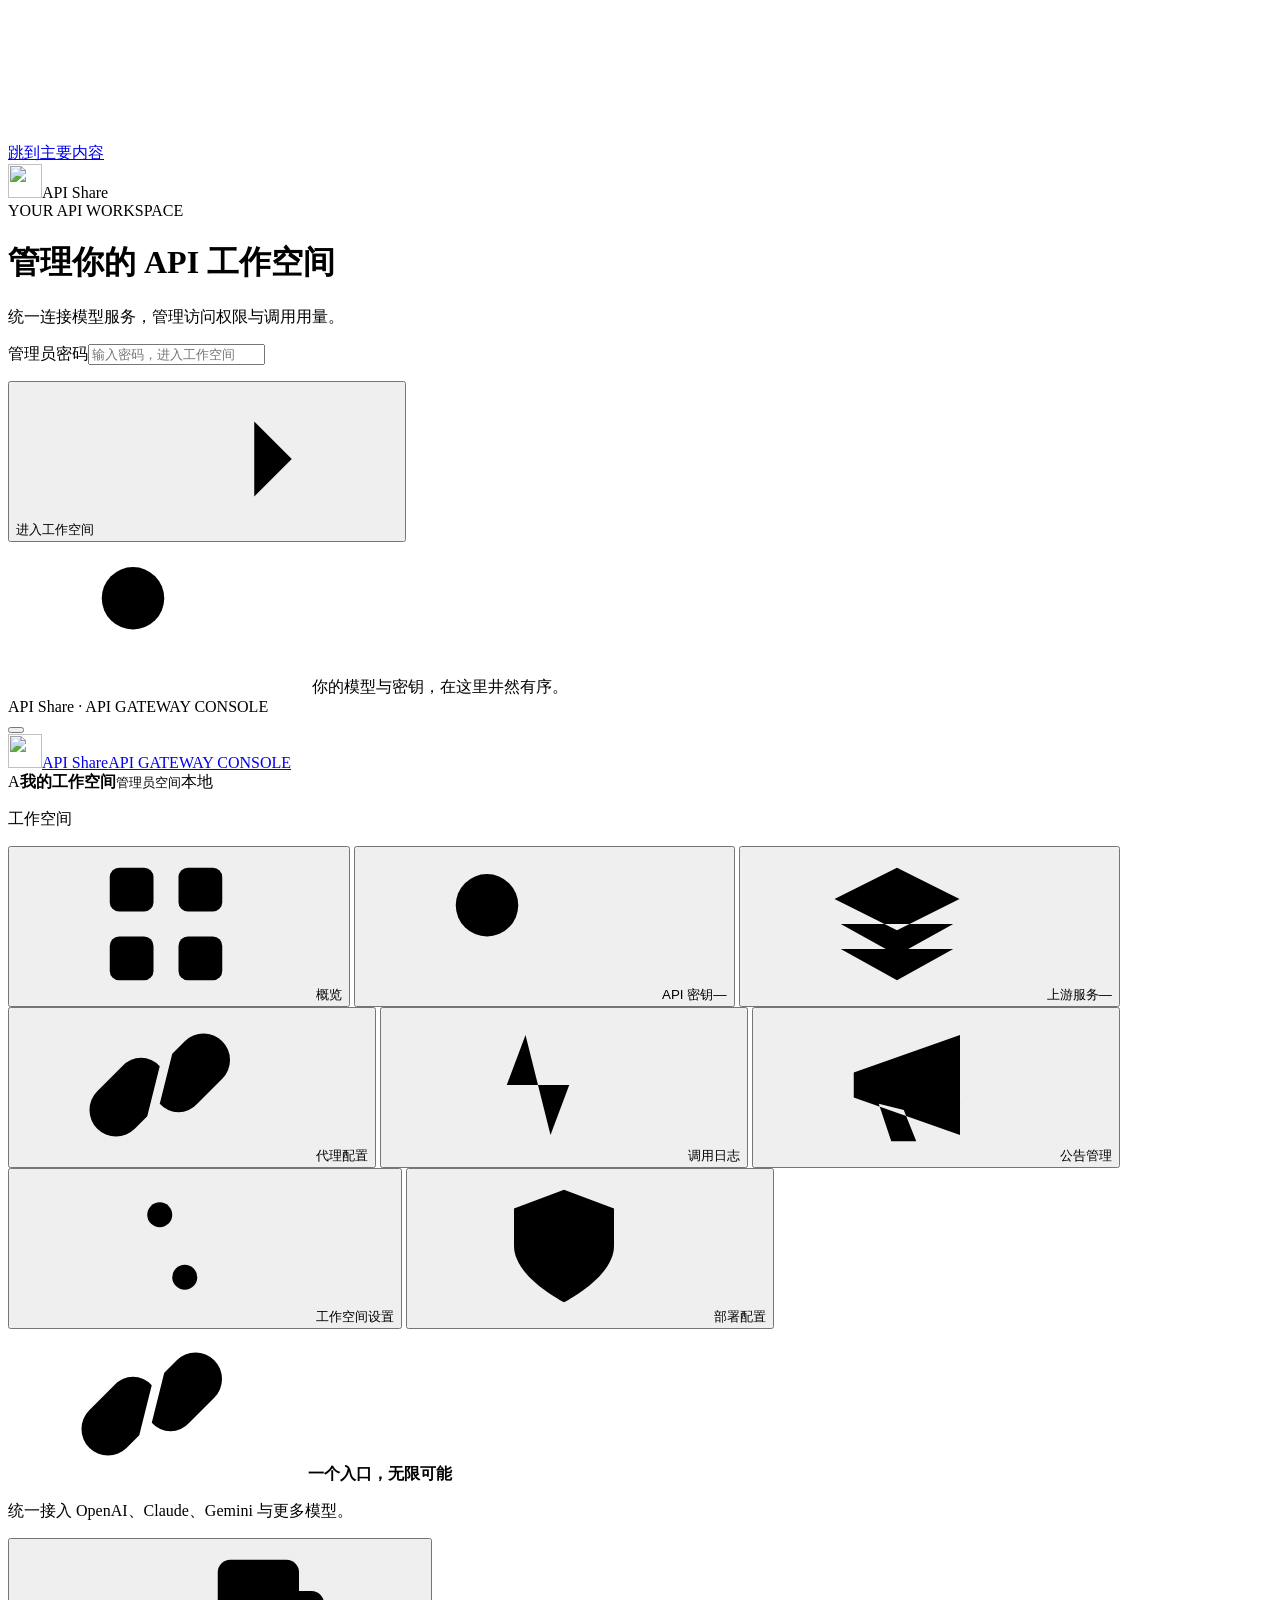
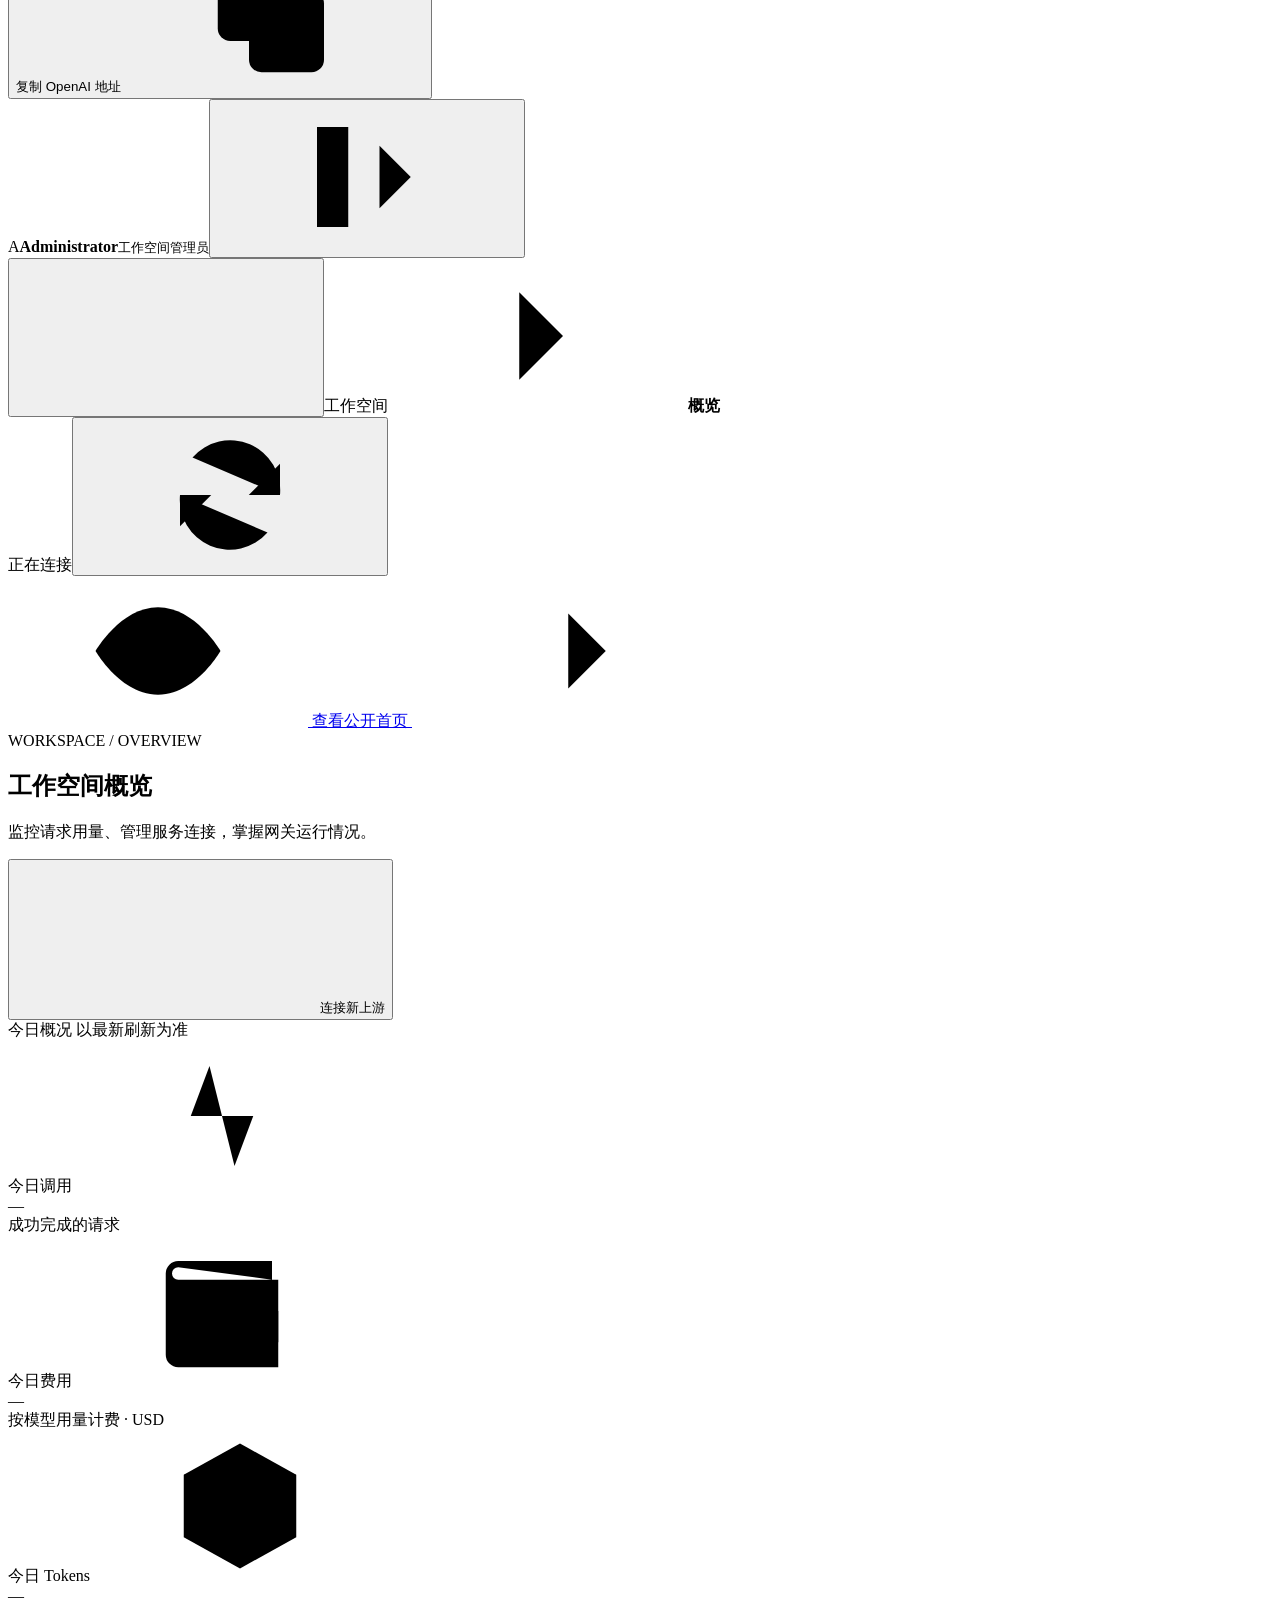
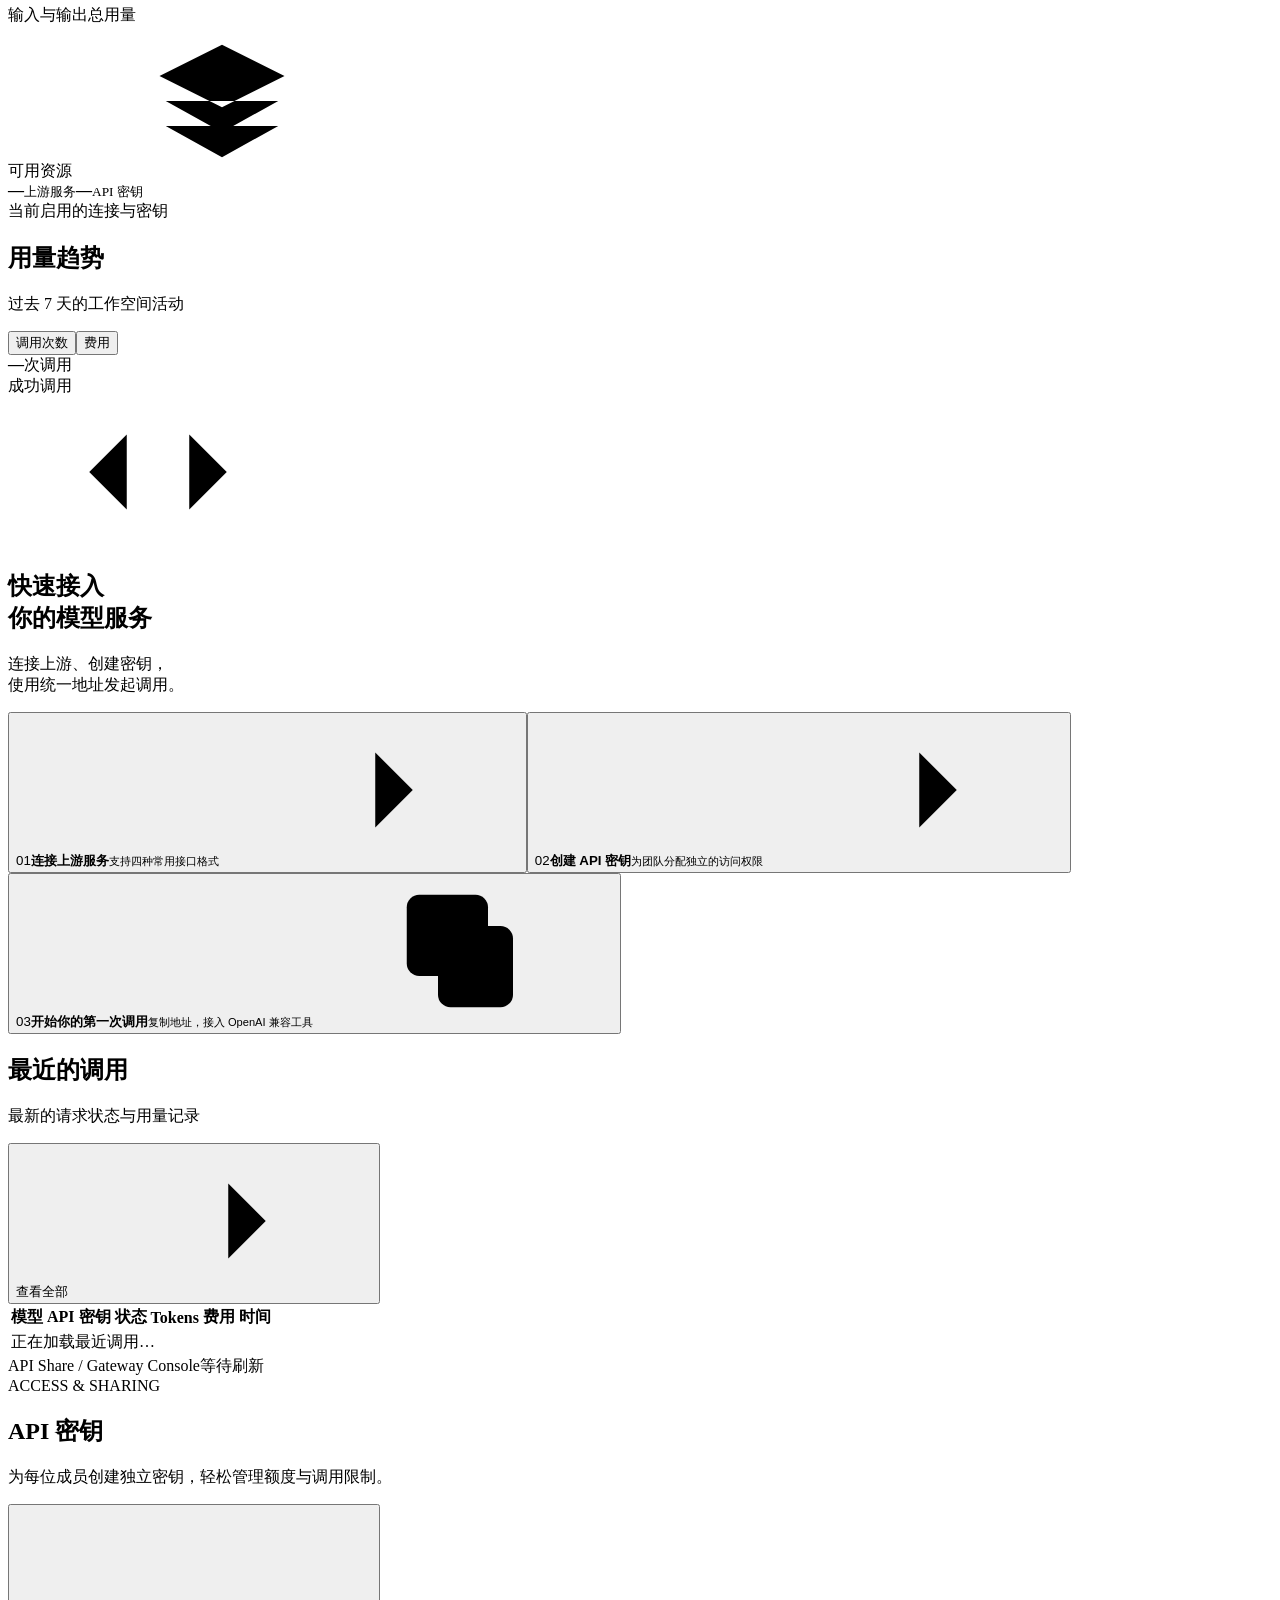
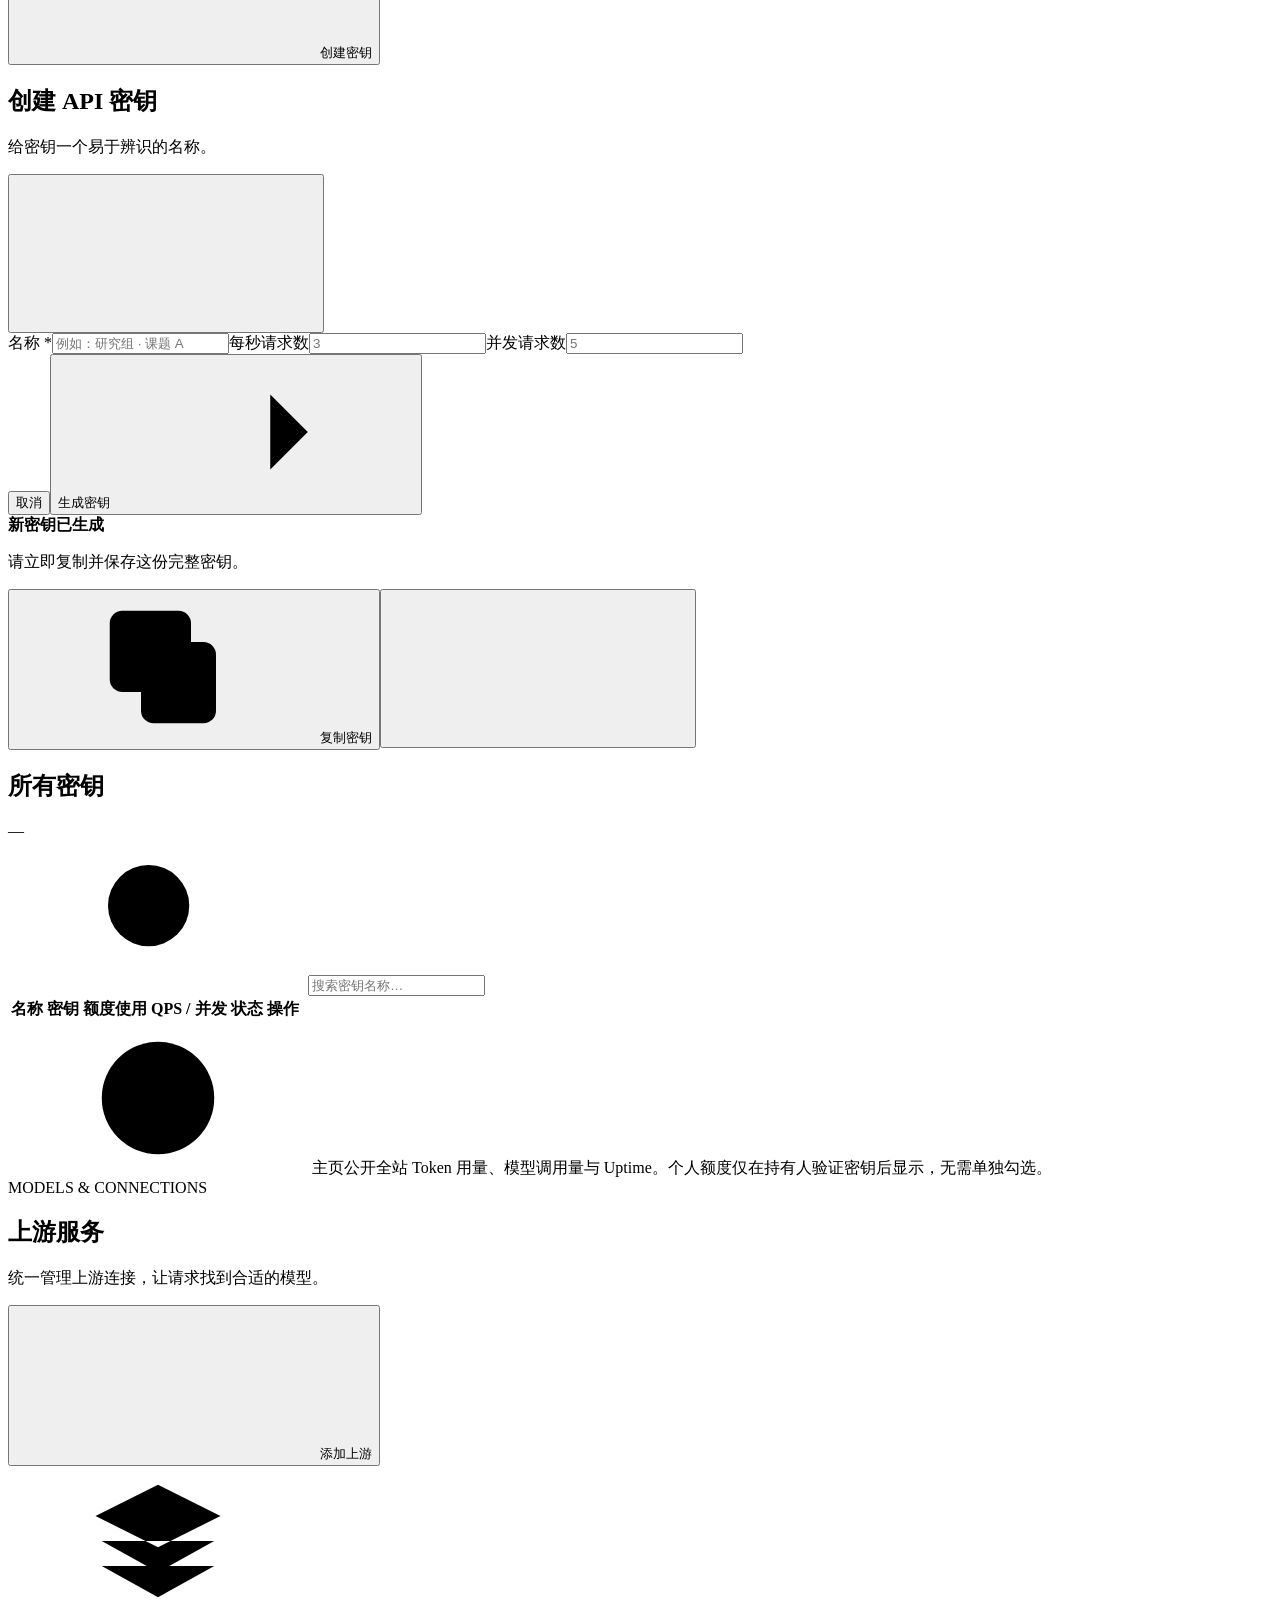
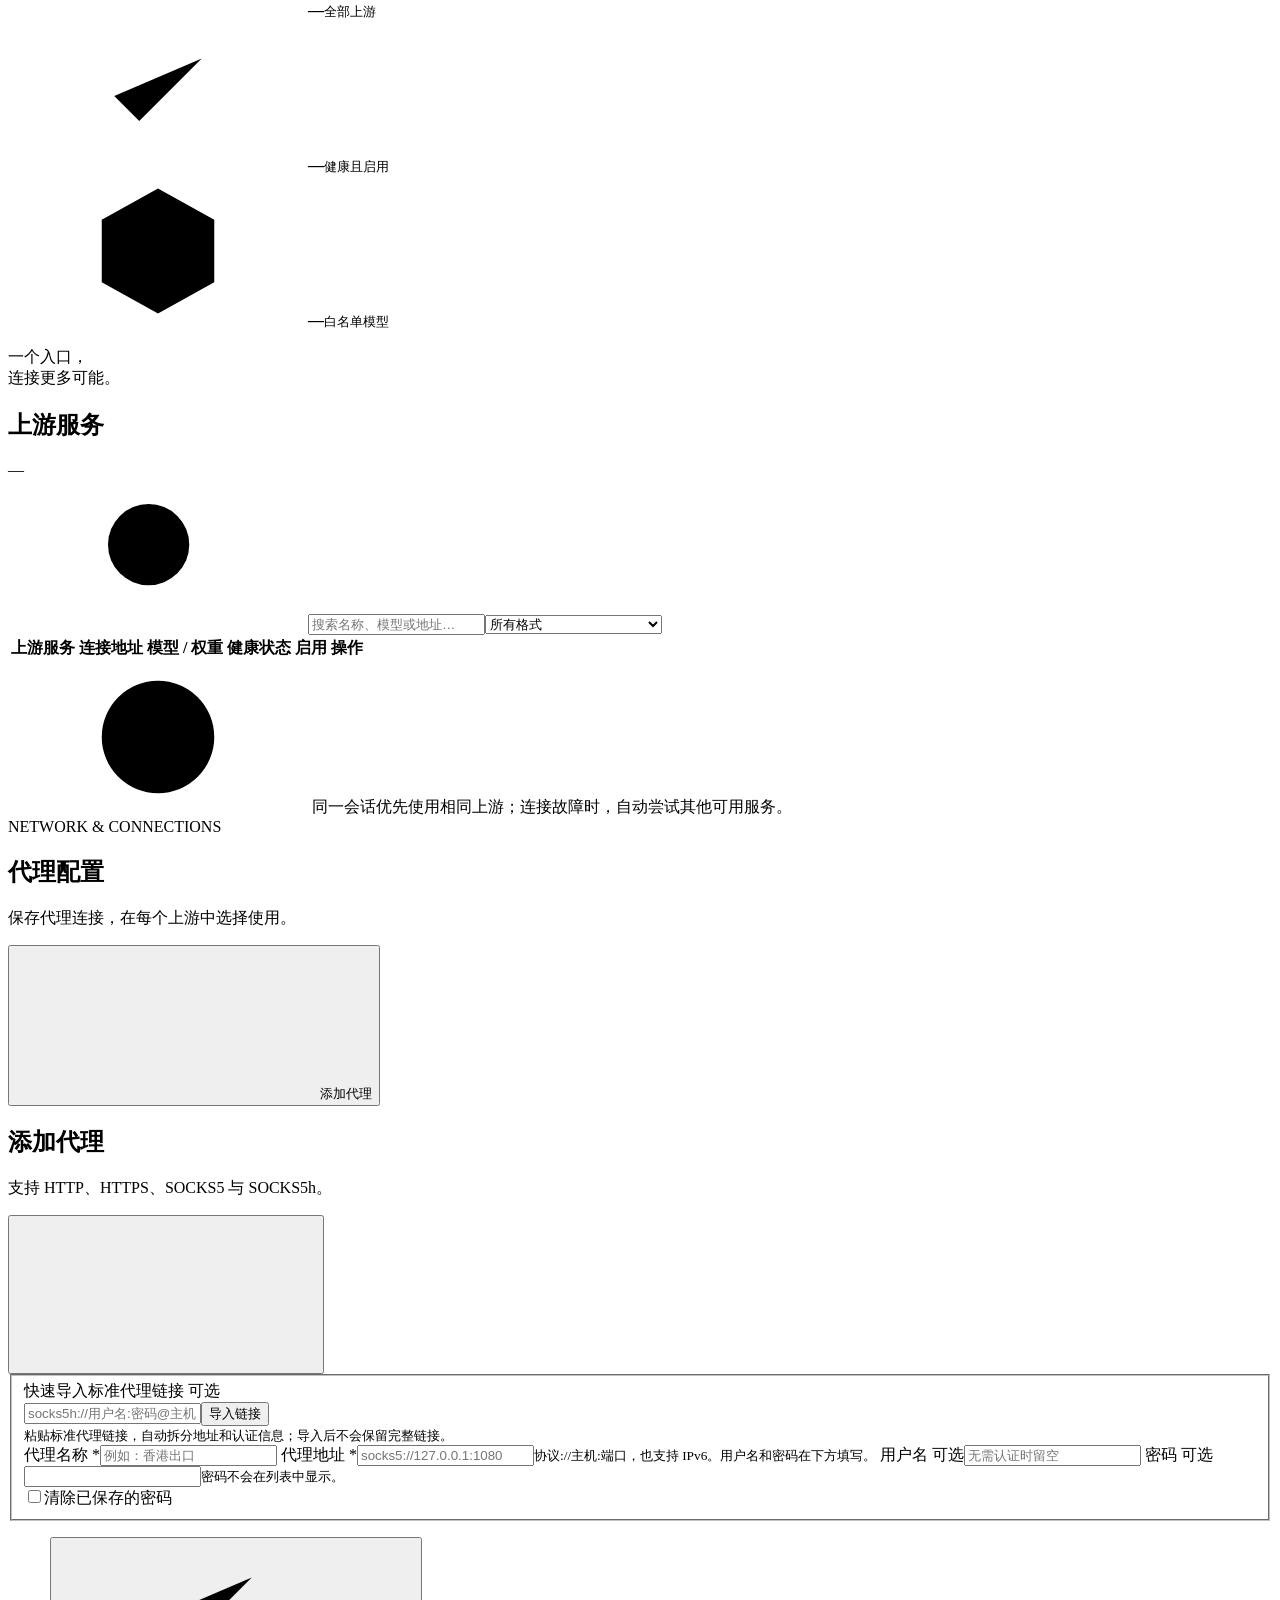
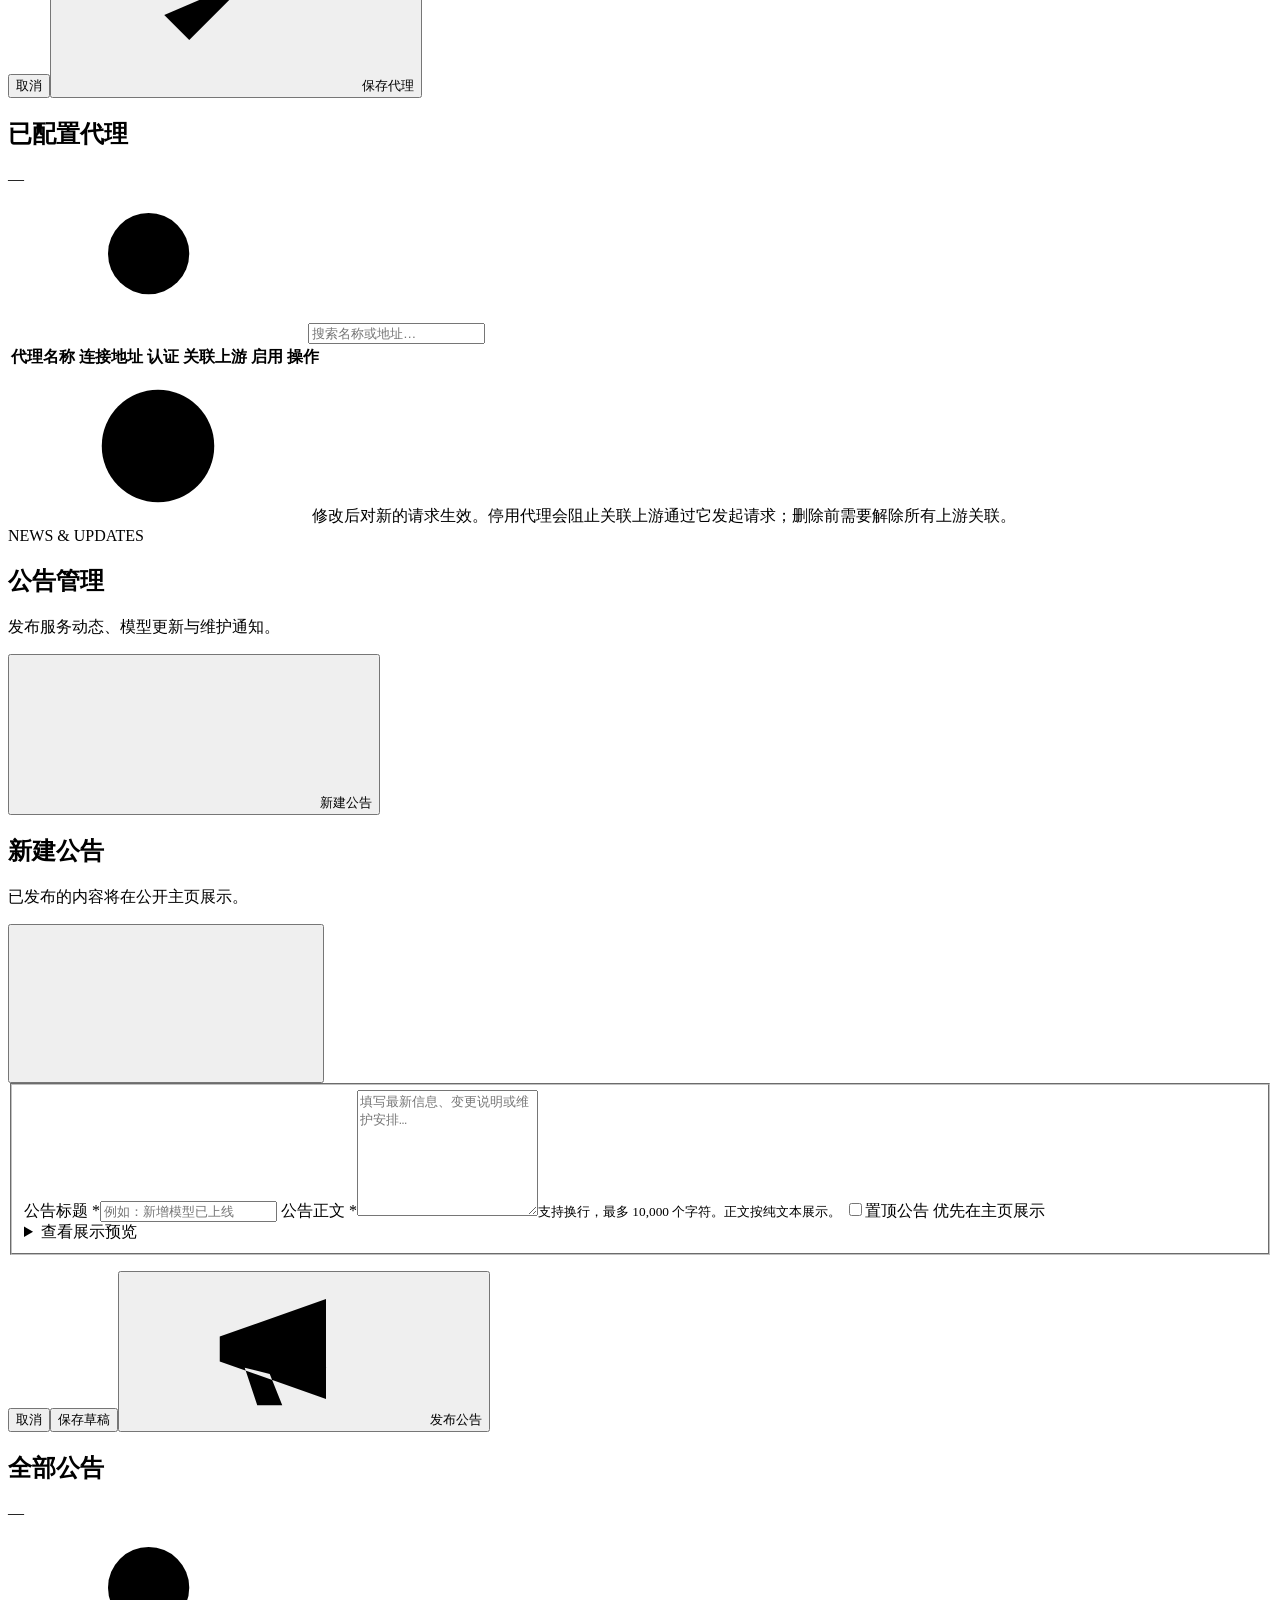
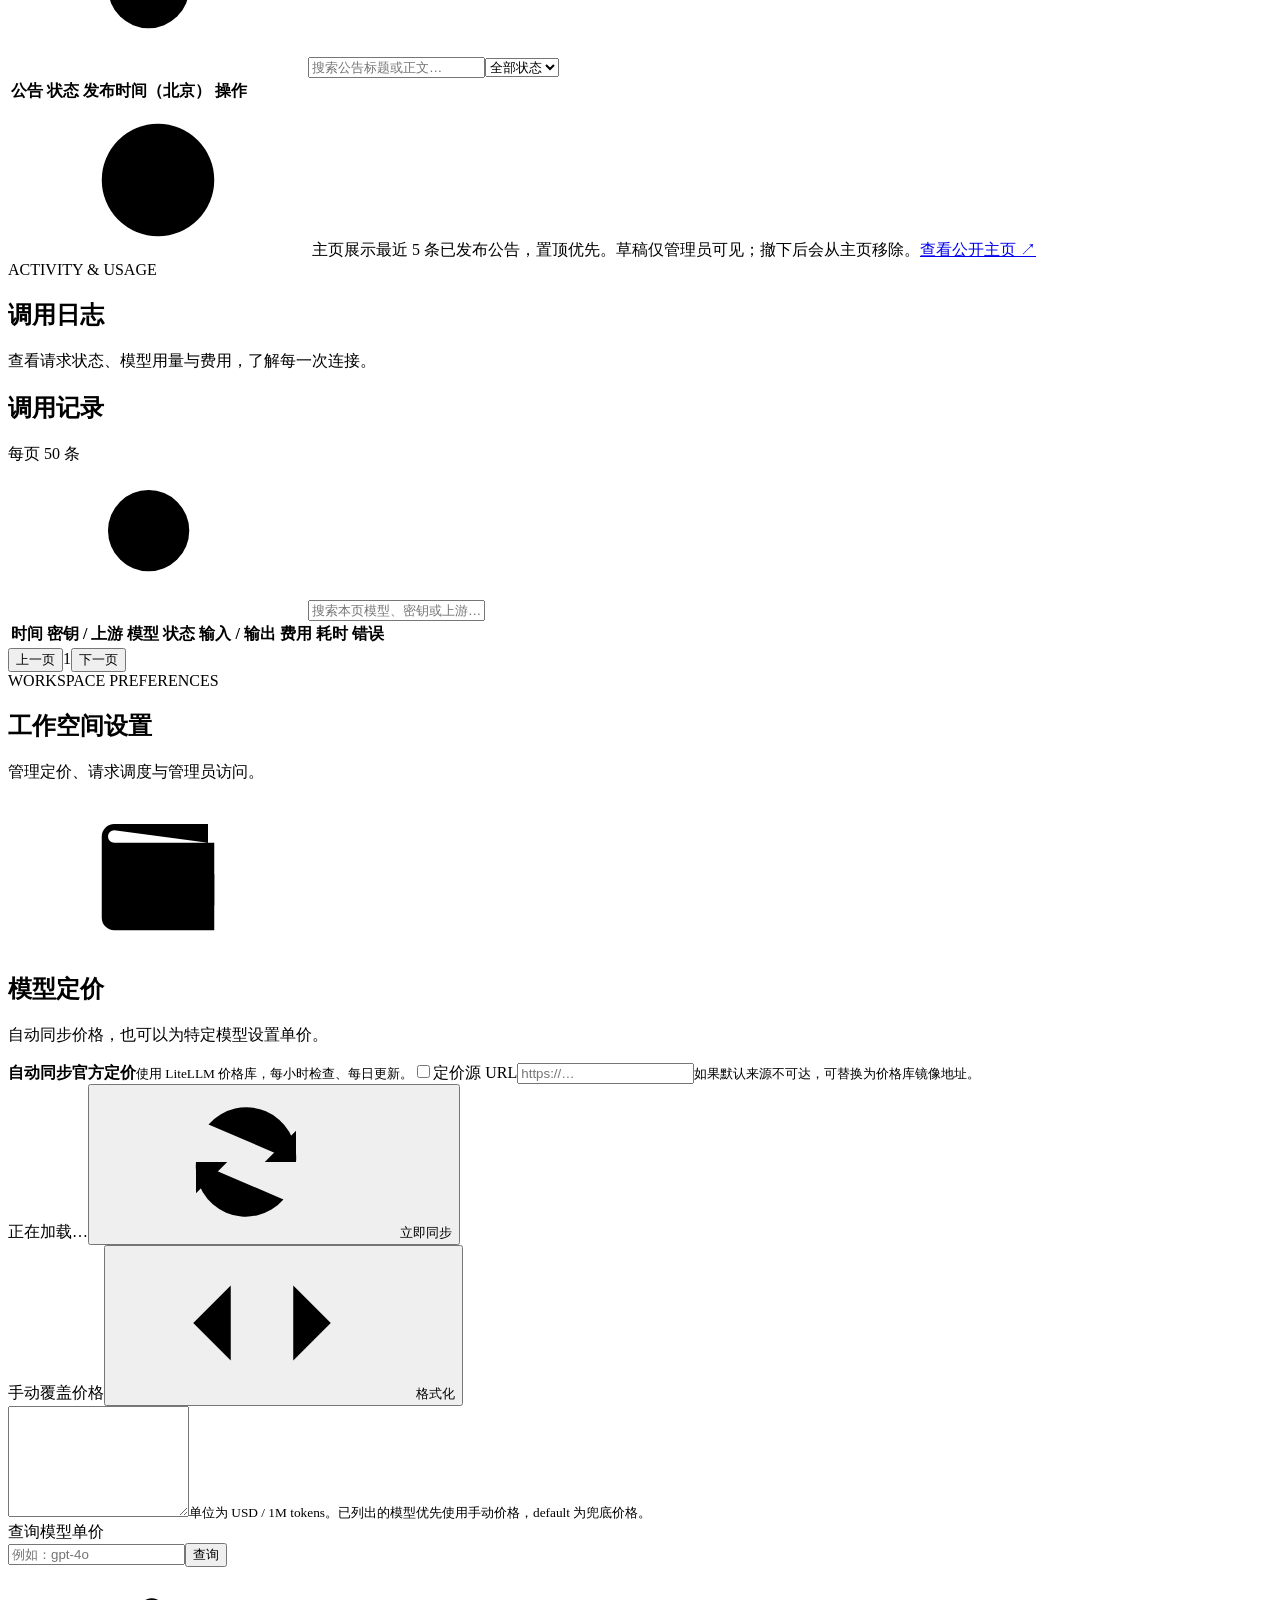
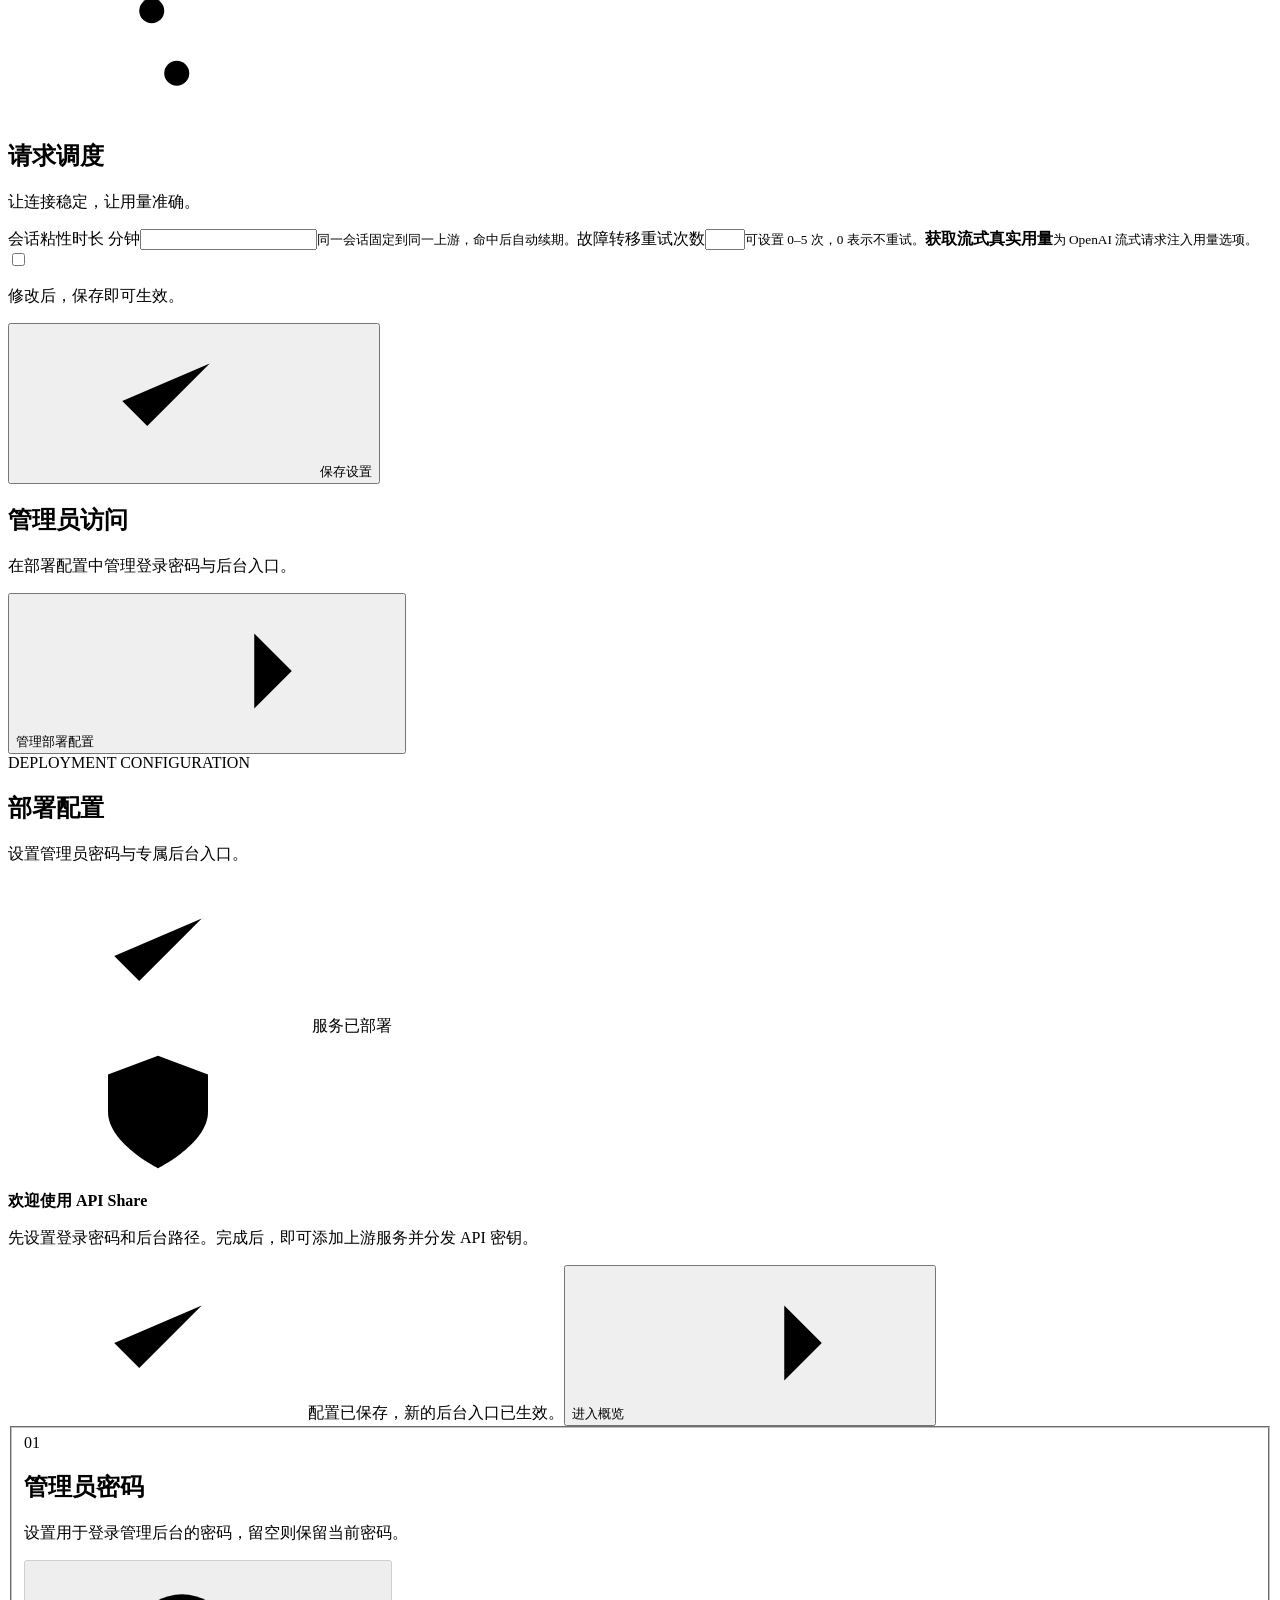
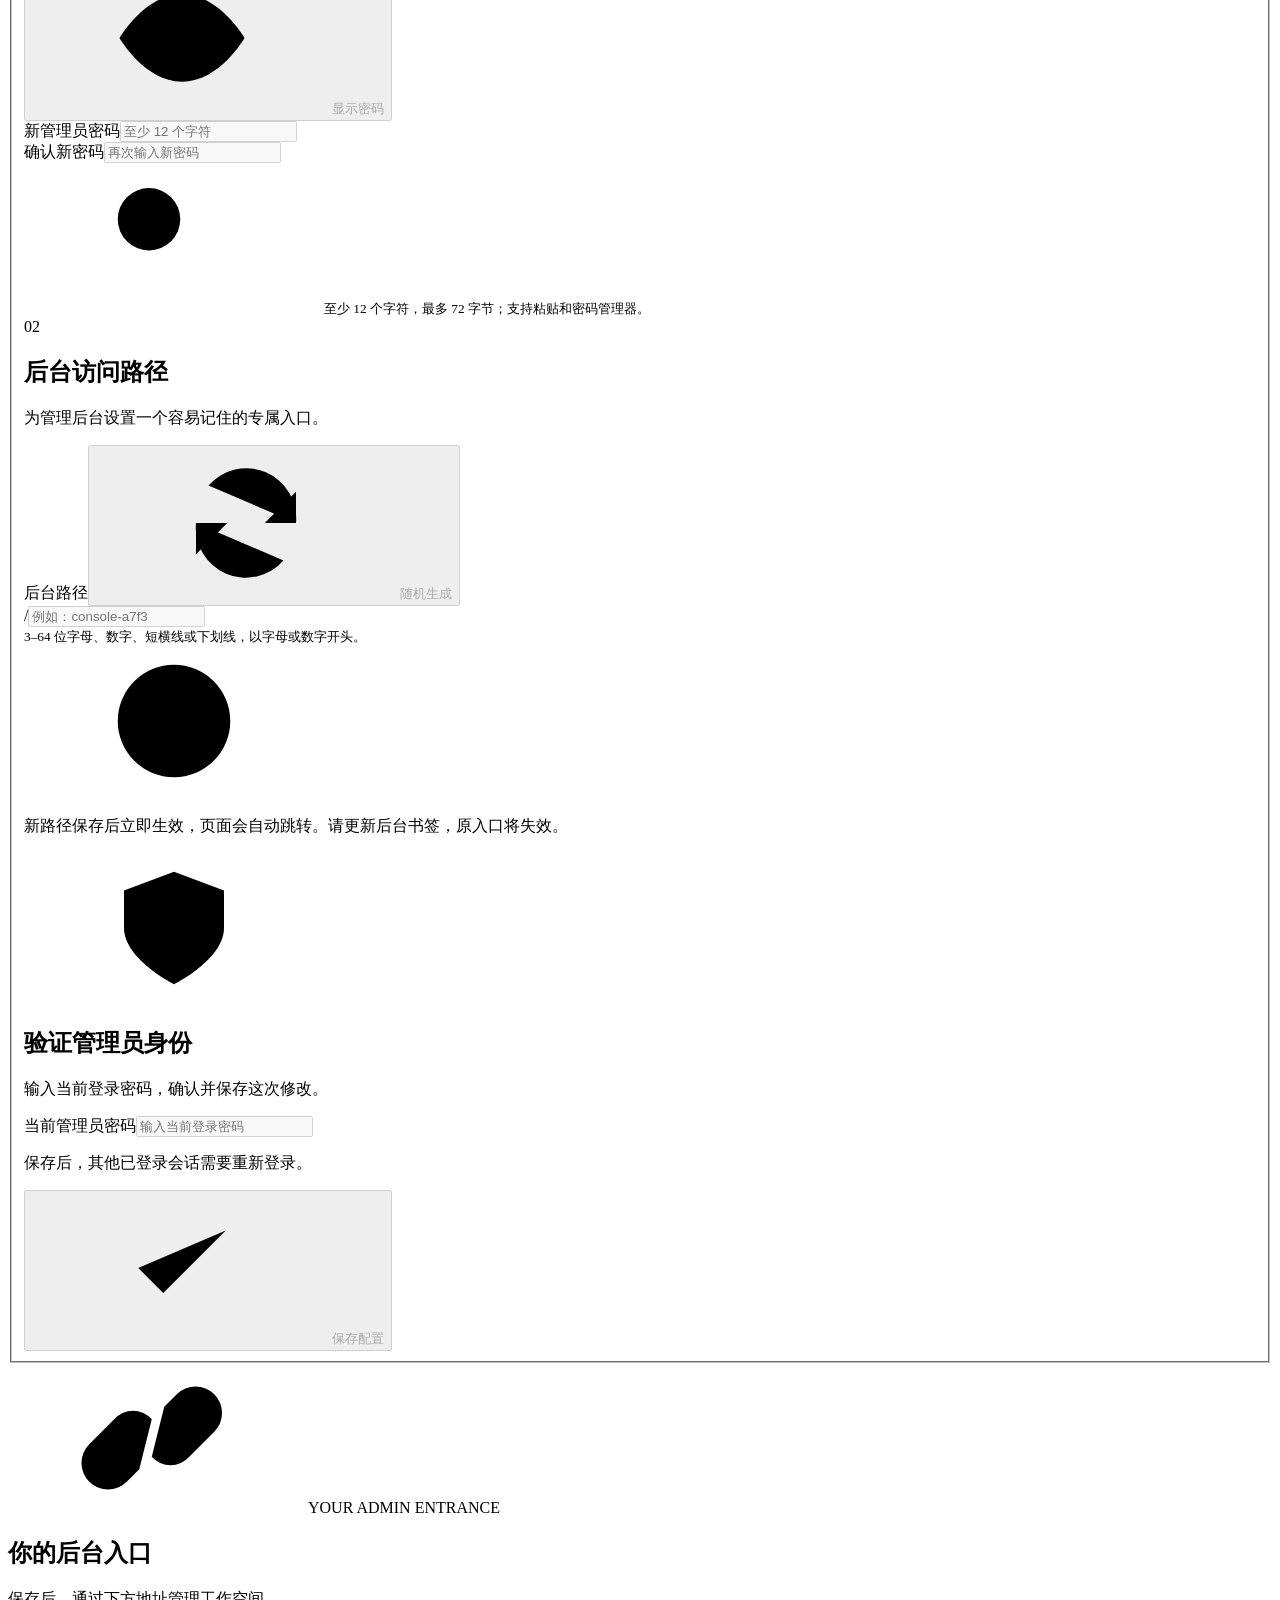
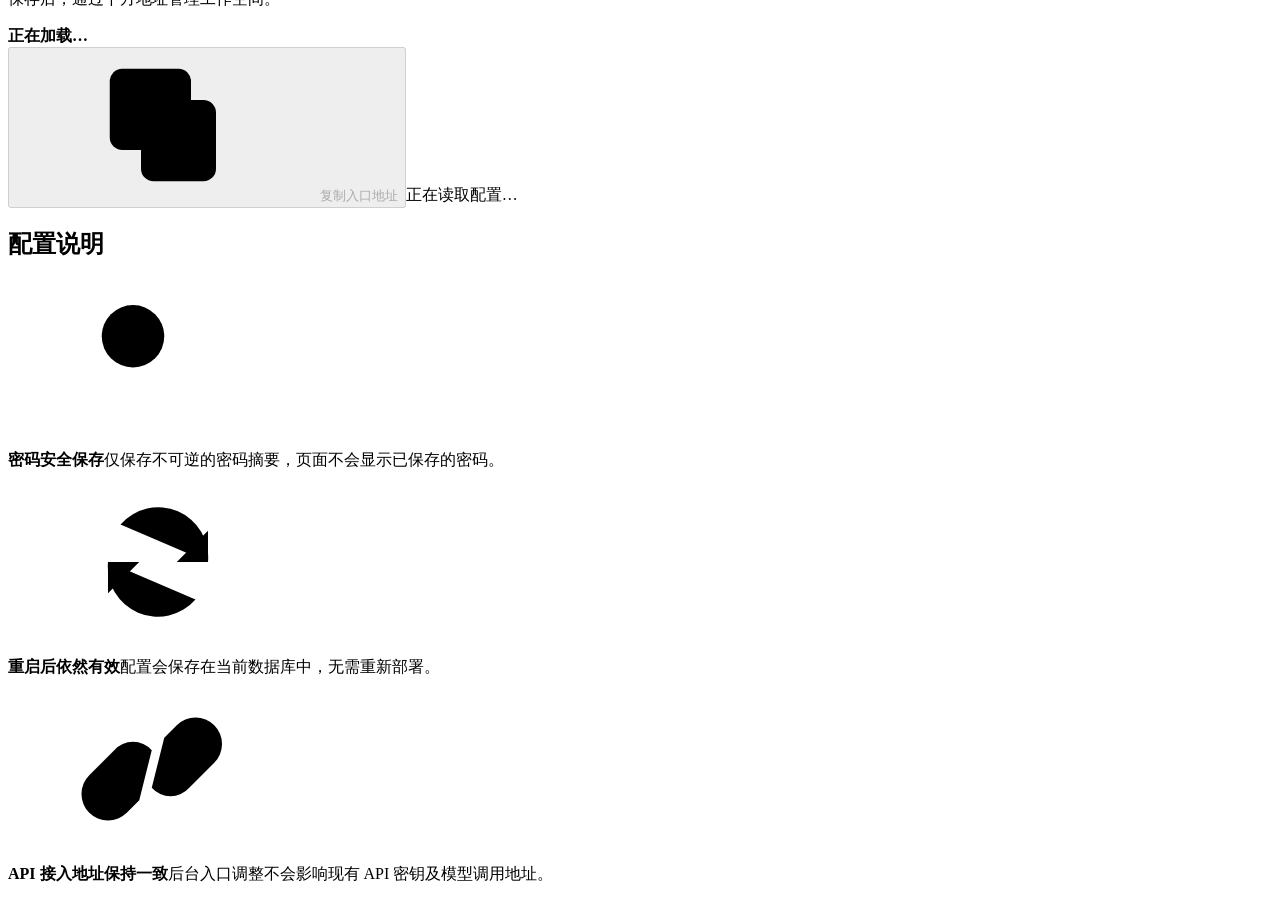
==== commit 15d45a30: "修" ====
--- a/web/index.html
+++ b/web/index.html
@@ -5,7 +5,9 @@
   <meta name="viewport" content="width=device-width, initial-scale=1">
   <meta name="theme-color" content="#f6f8fb">
   <title>API Share · 工作空间</title>
-  <link rel="icon" href="data:image/svg+xml,%3Csvg xmlns='http://www.w3.org/2000/svg' viewBox='0 0 32 32'%3E%3Crect width='32' height='32' rx='9' fill='%23e7f5ee'/%3E%3Cpath d='M16 7 5 13l11 6 11-6-11-6ZM5 18l11 6 11-6M5 23l11 6 11-6' fill='none' stroke='%23047857' stroke-width='1.8' stroke-linejoin='round'/%3E%3C/svg%3E">
+  <link rel="icon" type="image/png" sizes="32x32" href="/public/static/brand/apishare-favicon-v2.png">
+  <link rel="icon" type="image/png" sizes="192x192" href="/public/static/brand/apishare-icon-v2.png">
+  <link rel="apple-touch-icon" sizes="180x180" href="/public/static/brand/apishare-touch-icon-v2.png">
   <link rel="stylesheet" href="static/style.css">
 </head>
 <body>
@@ -40,7 +42,7 @@
   </svg>
 
   <div id="loginView" class="login-wrap hidden">
-    <div class="login-brand"><span class="brand-mark"><svg class="icon"><use href="#i-layers"/></svg></span><span>API Share</span></div>
+    <div class="login-brand"><span class="brand-mark" aria-hidden="true"><img src="/public/static/brand/apishare-icon-v2.png" width="34" height="34" alt=""></span><span>API Share</span></div>
     <form id="loginForm" class="login-card" onsubmit="return doLogin(event)">
       <span class="eyebrow">YOUR API WORKSPACE</span><h1>管理你的 API 工作空间</h1><p>统一连接模型服务，管理访问权限与调用用量。</p>
       <label class="field" for="loginPassword"><span>管理员密码</span><input id="loginPassword" type="password" placeholder="输入密码，进入工作空间" autocomplete="current-password" required></label>
@@ -54,7 +56,7 @@
   <div id="appView" class="app-shell hidden">
     <button id="sidebarOverlay" class="sidebar-overlay hidden" type="button" aria-label="关闭导航" onclick="toggleSidebar(false)"></button>
     <aside id="sidebar" class="sidebar" aria-label="主导航">
-      <a class="brand" href="#dashboard" onclick="switchTab('dashboard'); return false;"><span class="brand-mark"><svg class="icon"><use href="#i-layers"/></svg></span><span>API Share<span class="brand-caption">API GATEWAY CONSOLE</span></span></a>
+      <a class="brand" href="#dashboard" onclick="switchTab('dashboard'); return false;"><span class="brand-mark" aria-hidden="true"><img src="/public/static/brand/apishare-icon-v2.png" width="34" height="34" alt=""></span><span>API Share<span class="brand-caption">API GATEWAY CONSOLE</span></span></a>
       <div class="workspace-switch"><span class="workspace-avatar">A</span><span><strong>我的工作空间</strong><small>管理员空间</small></span><span class="workspace-label">本地</span></div>
       <p class="nav-label">工作空间</p>
       <nav class="tabs">
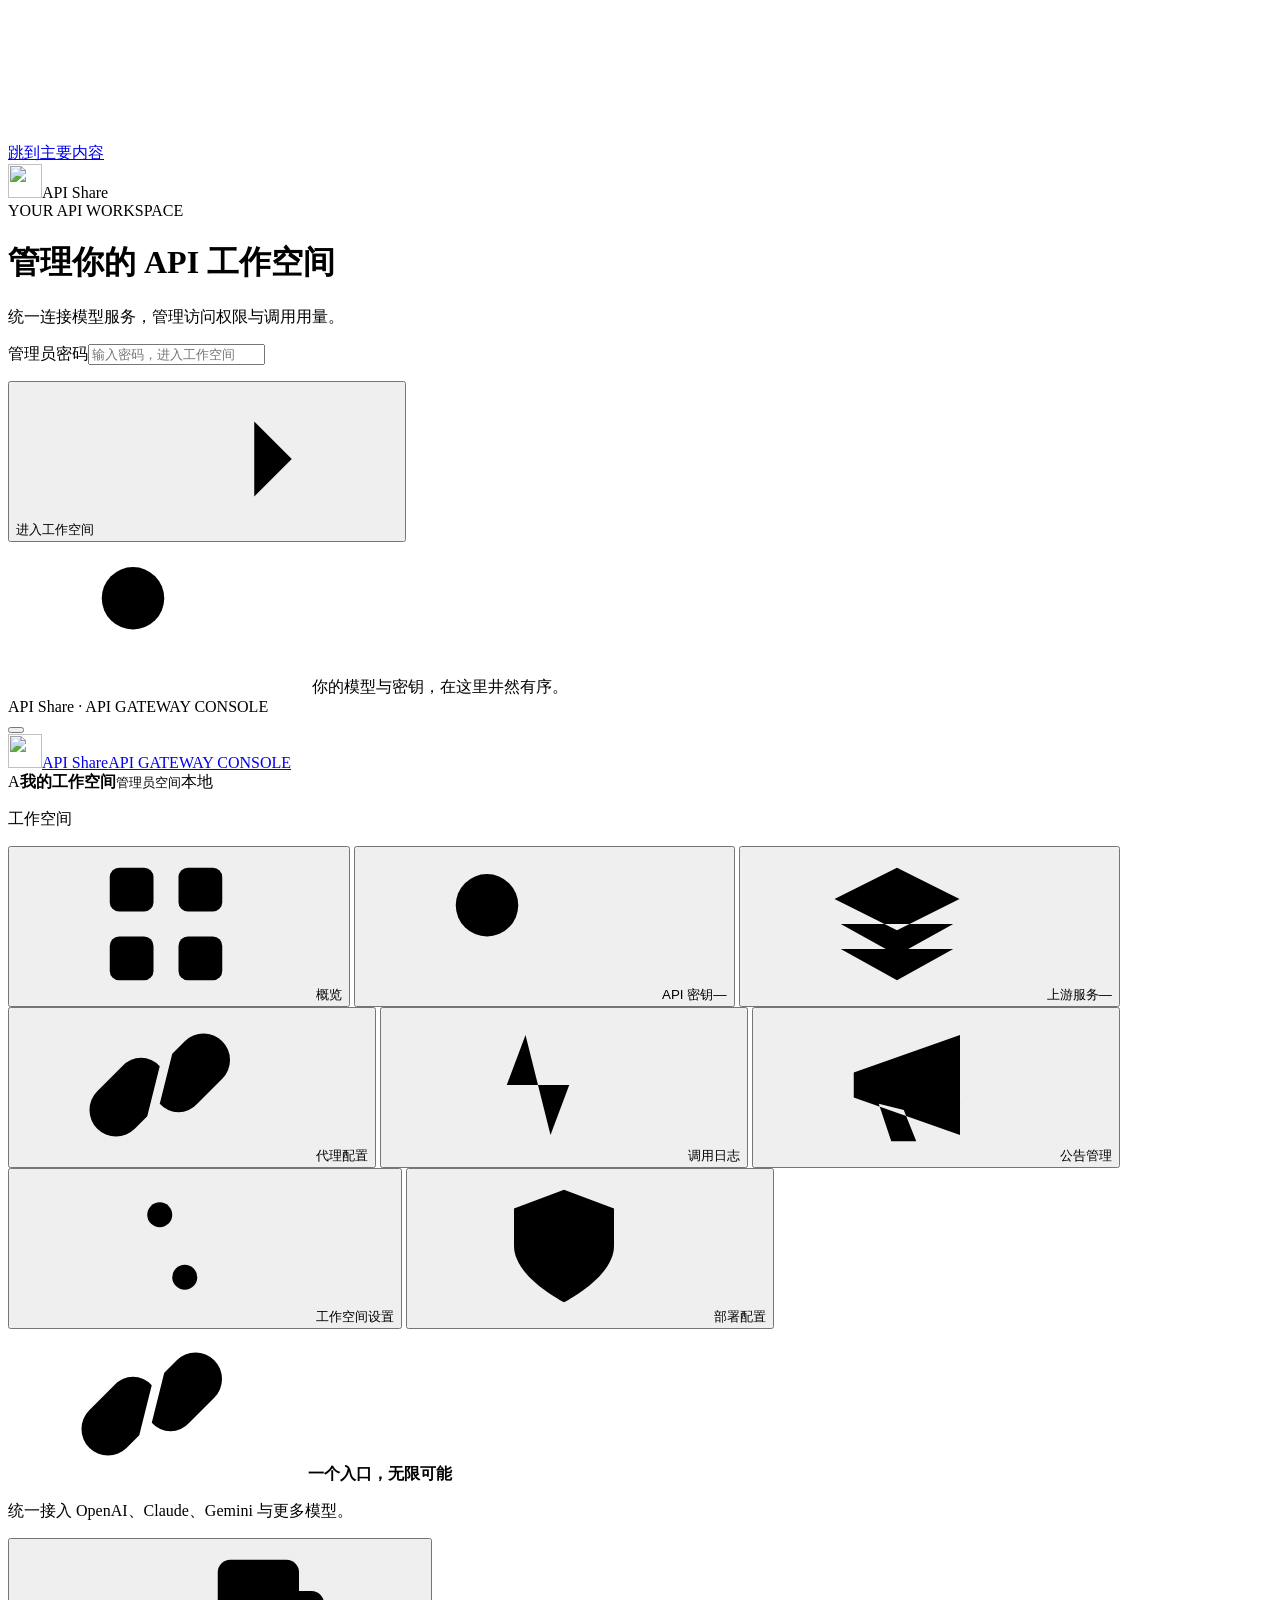
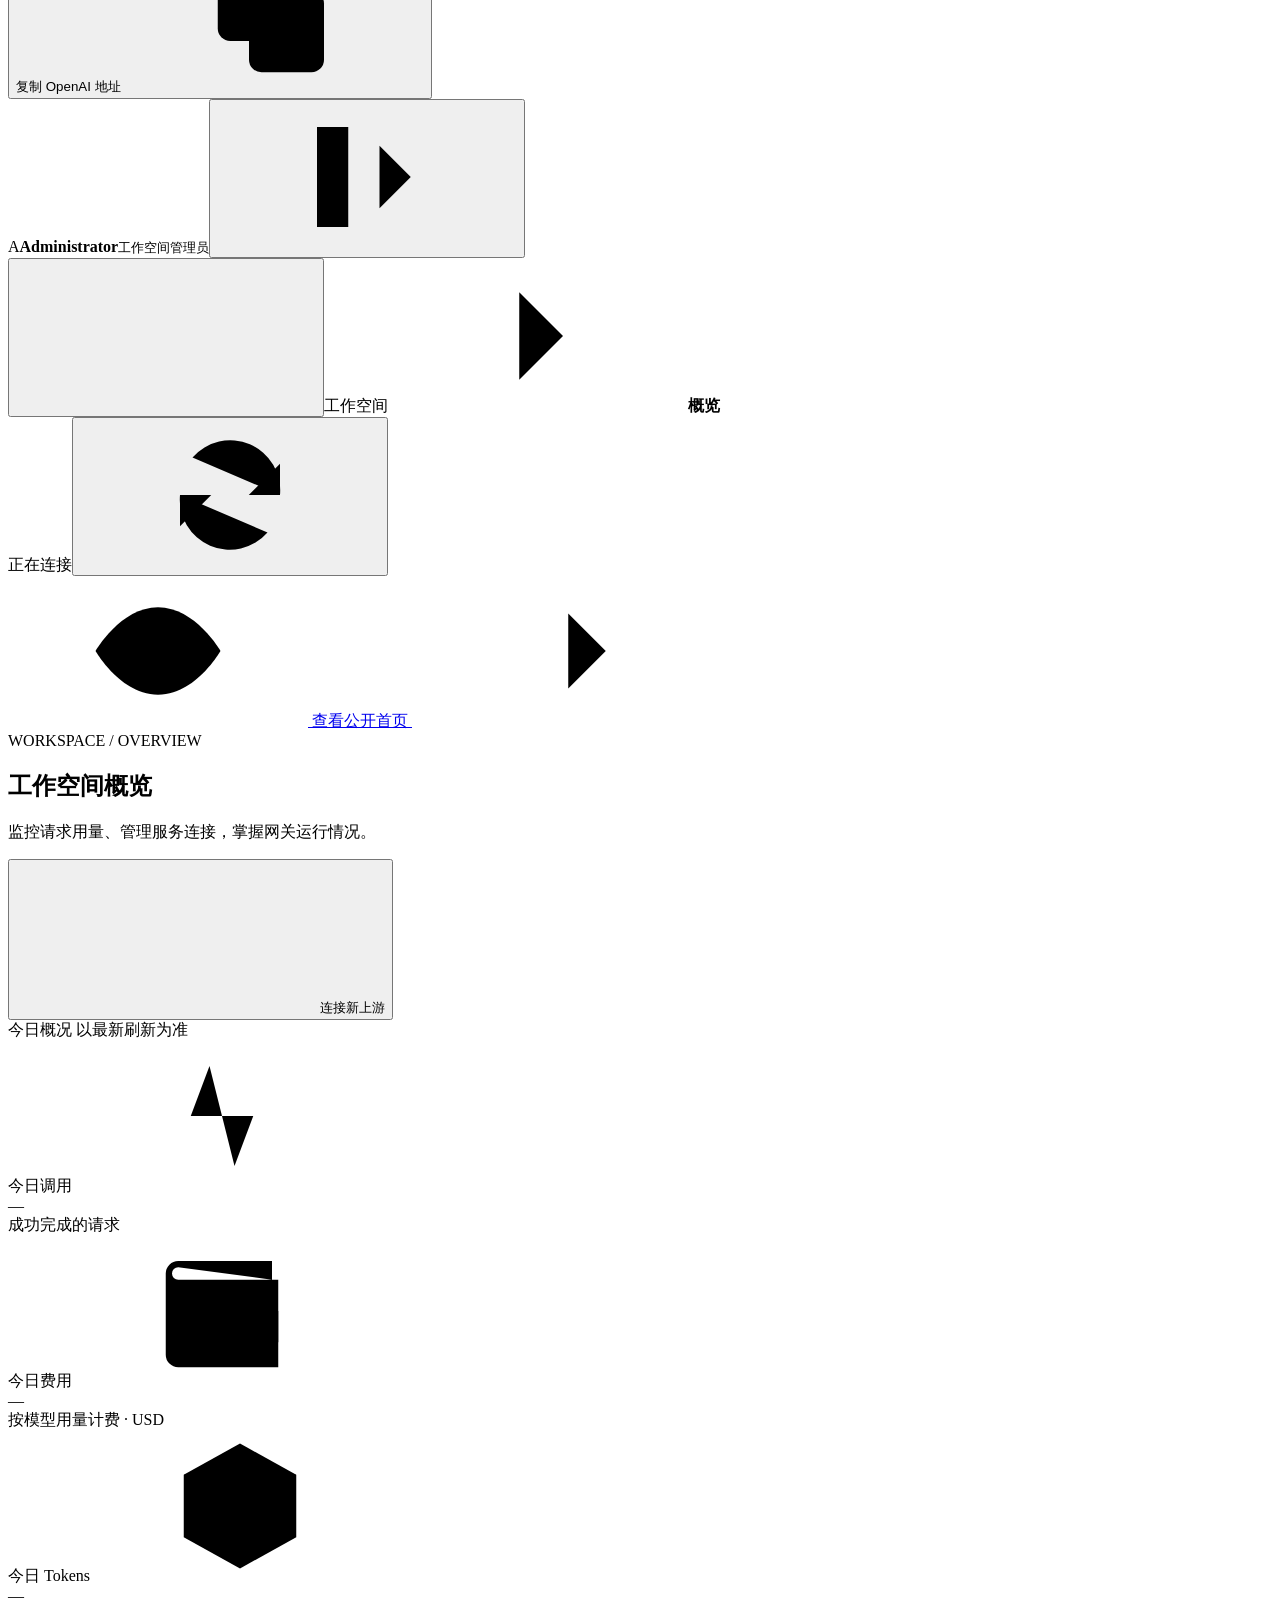
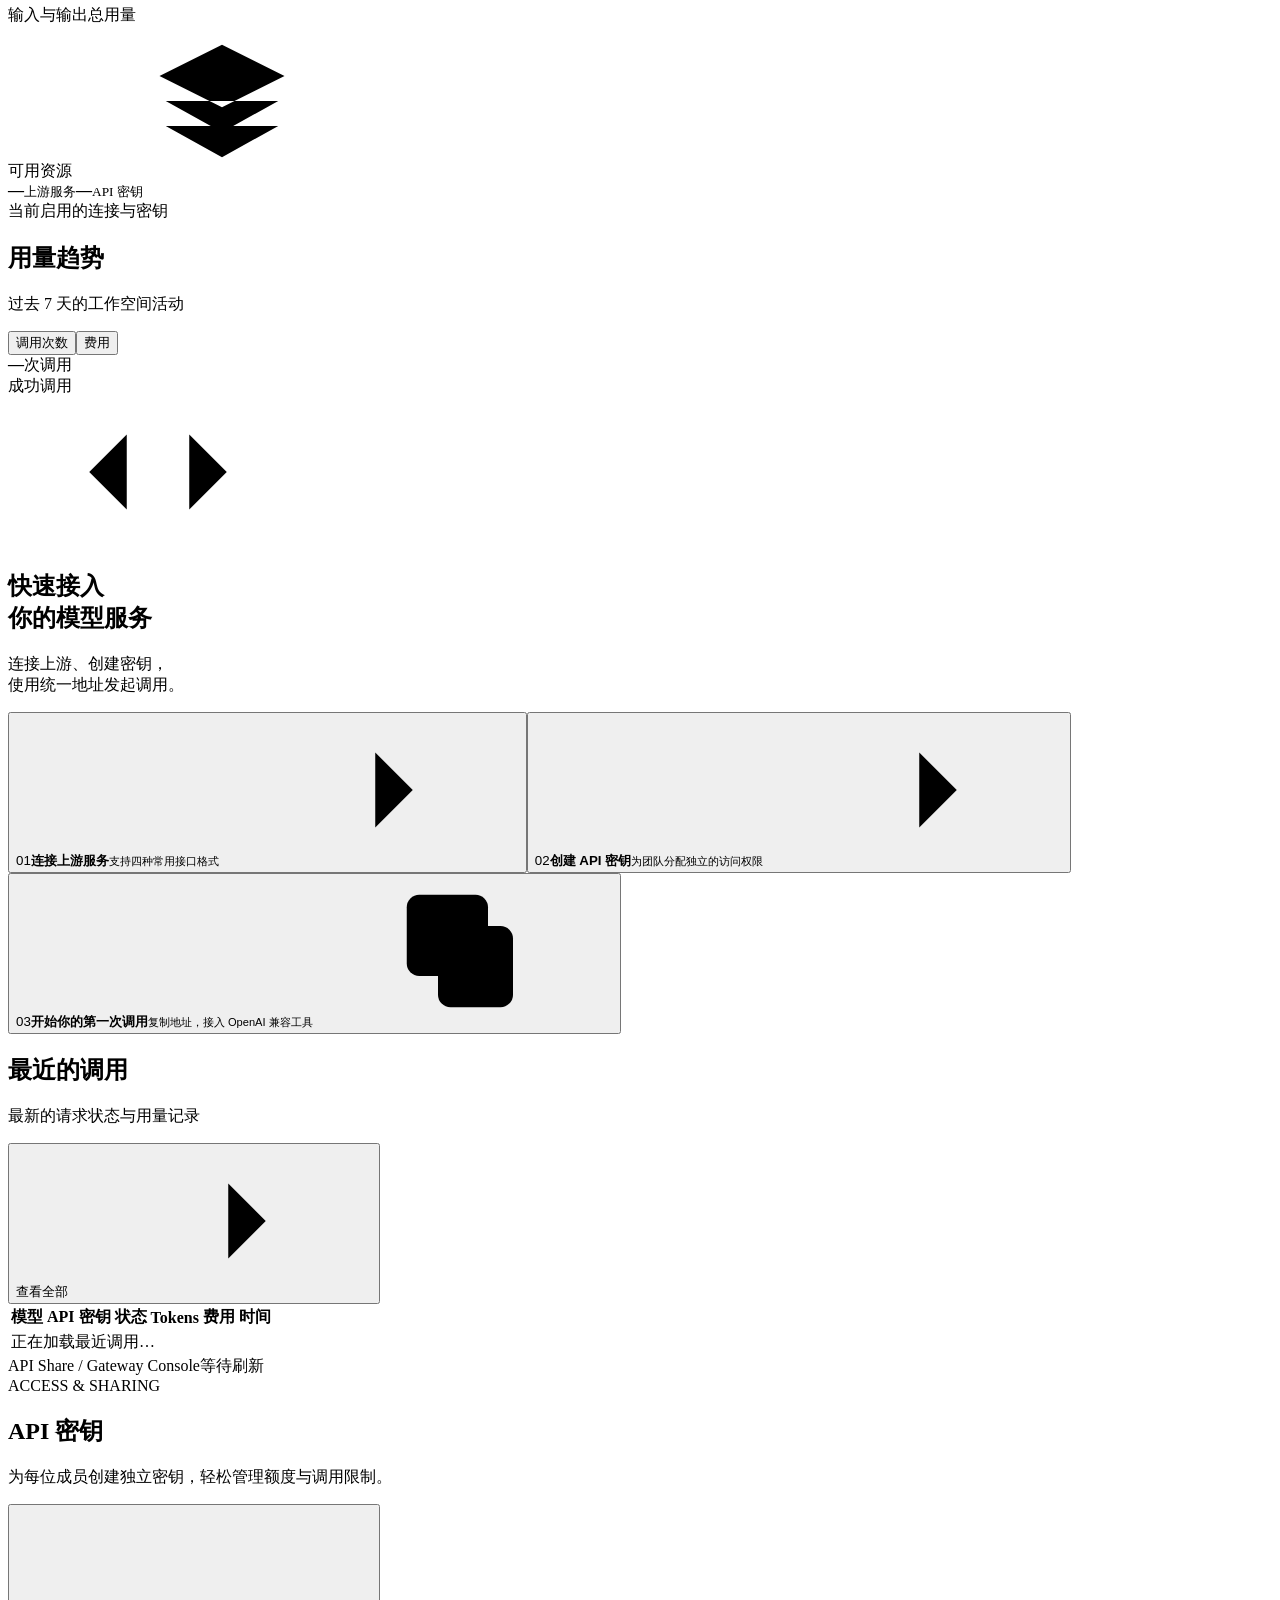
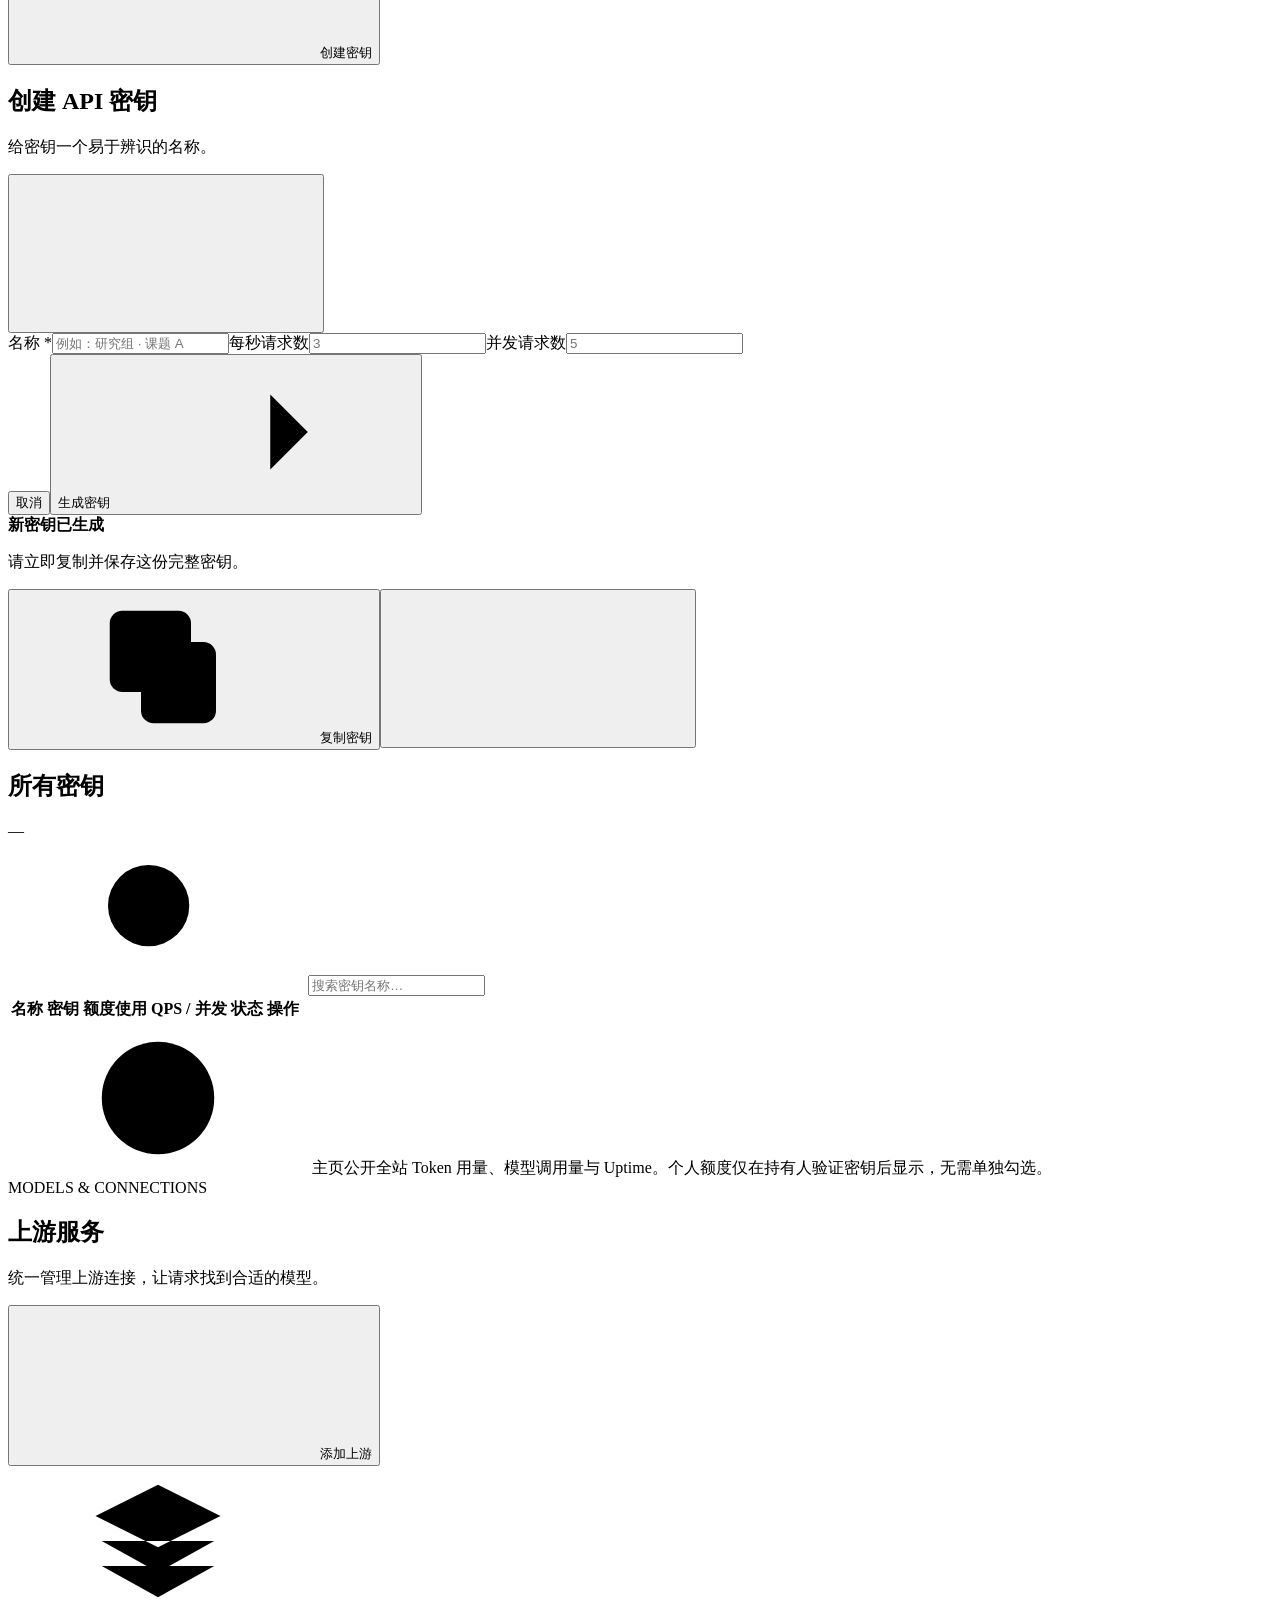
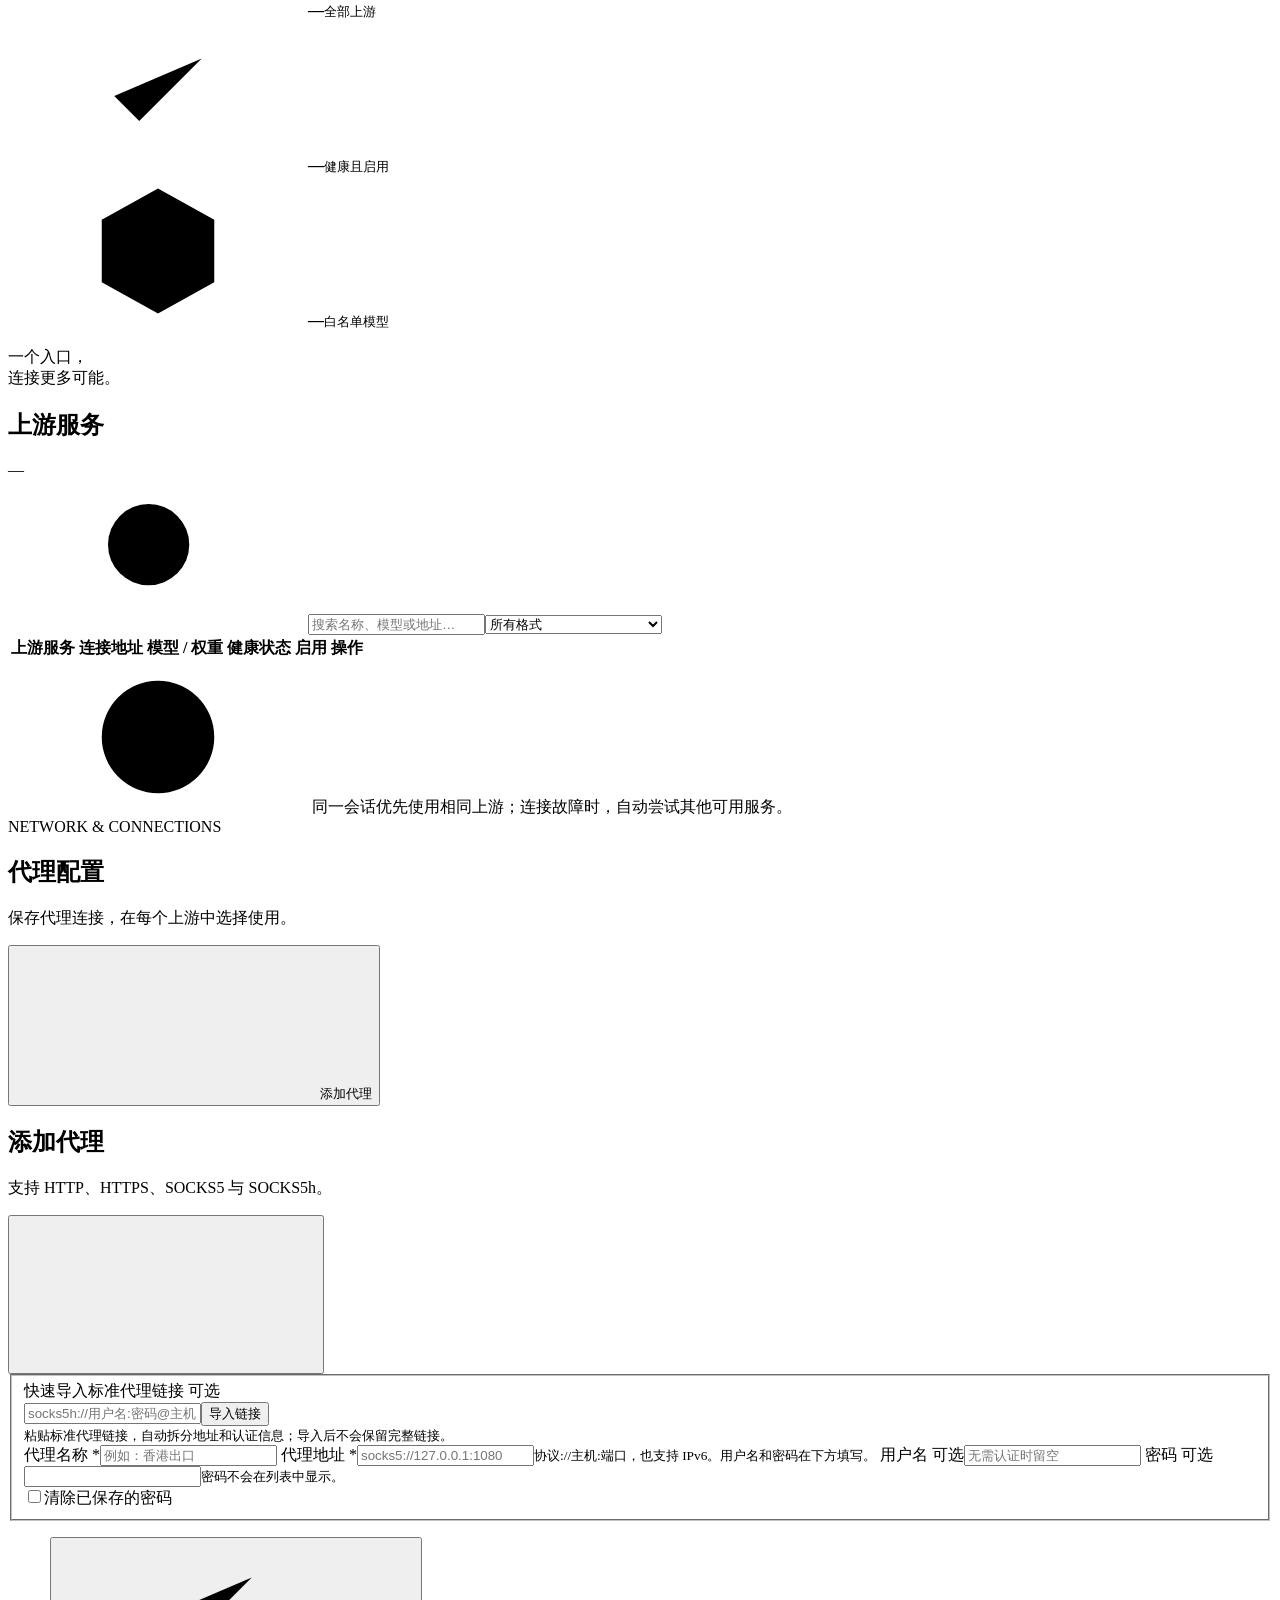
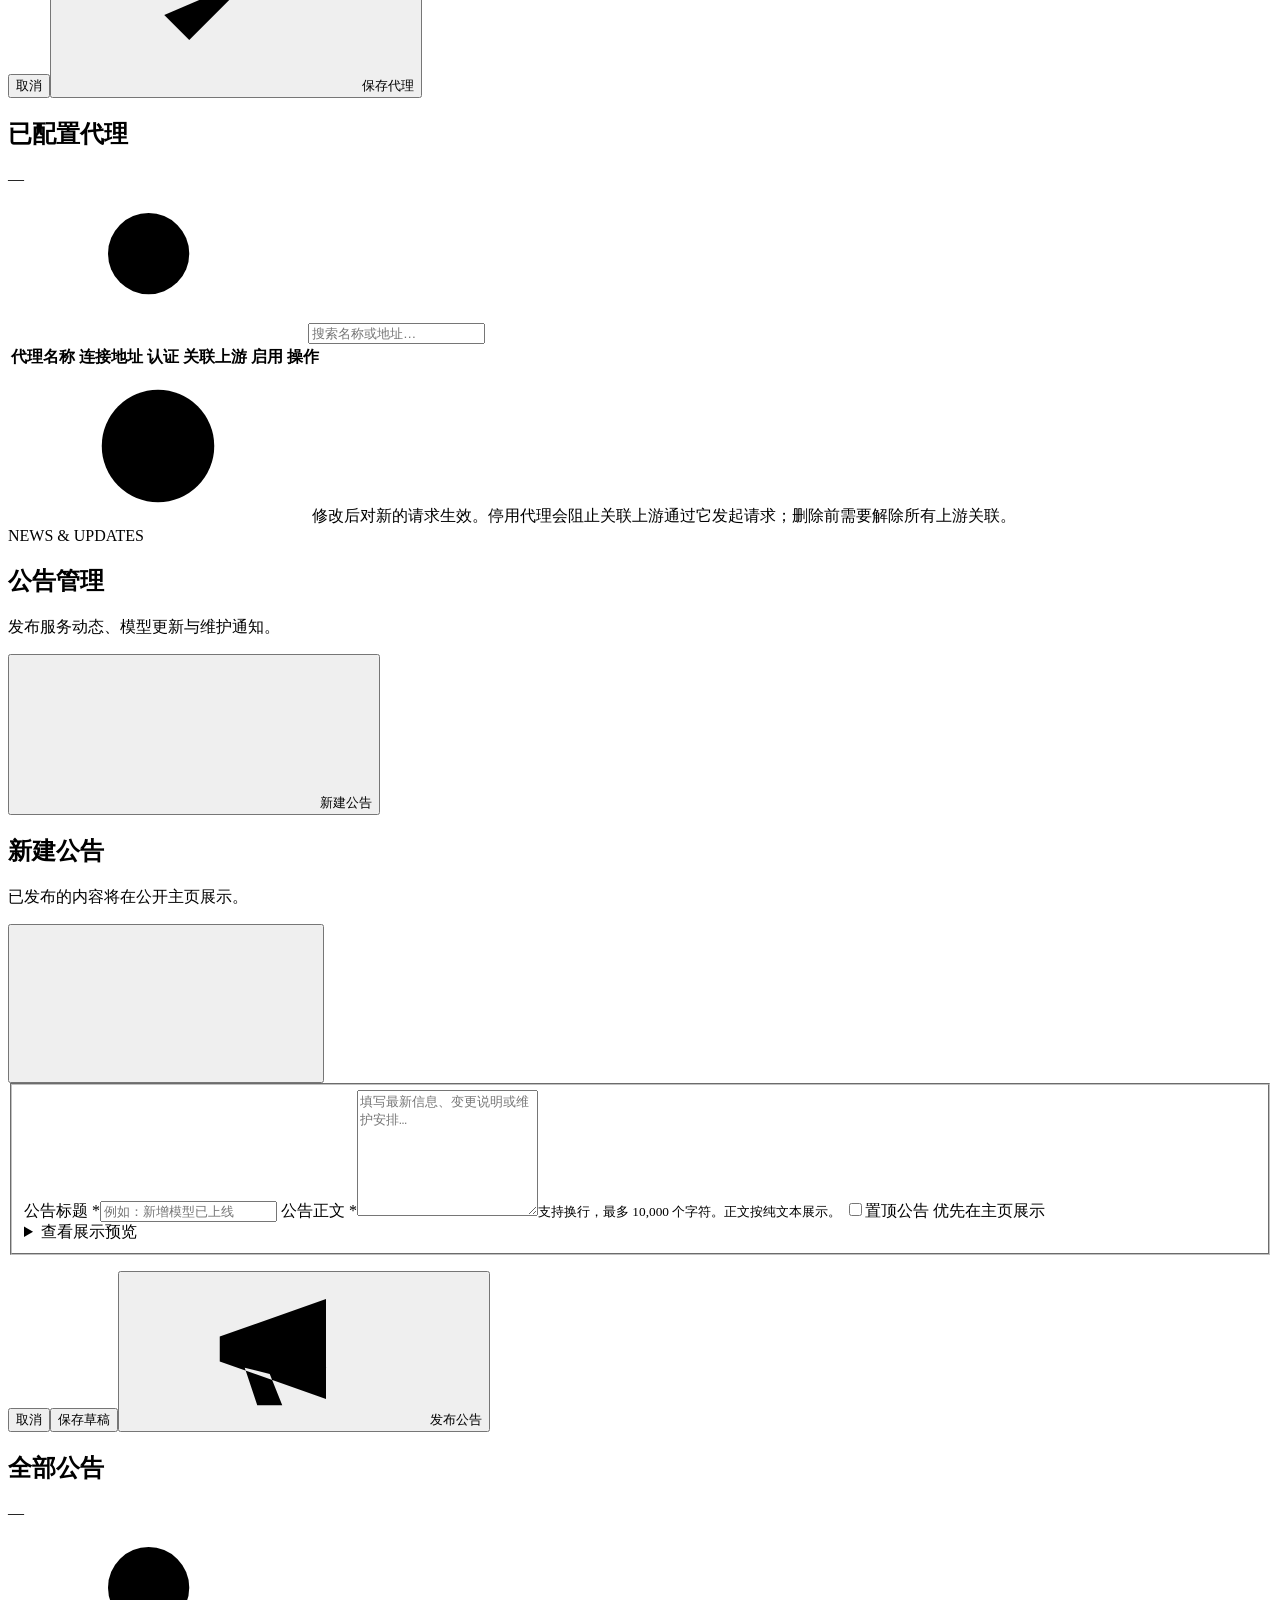
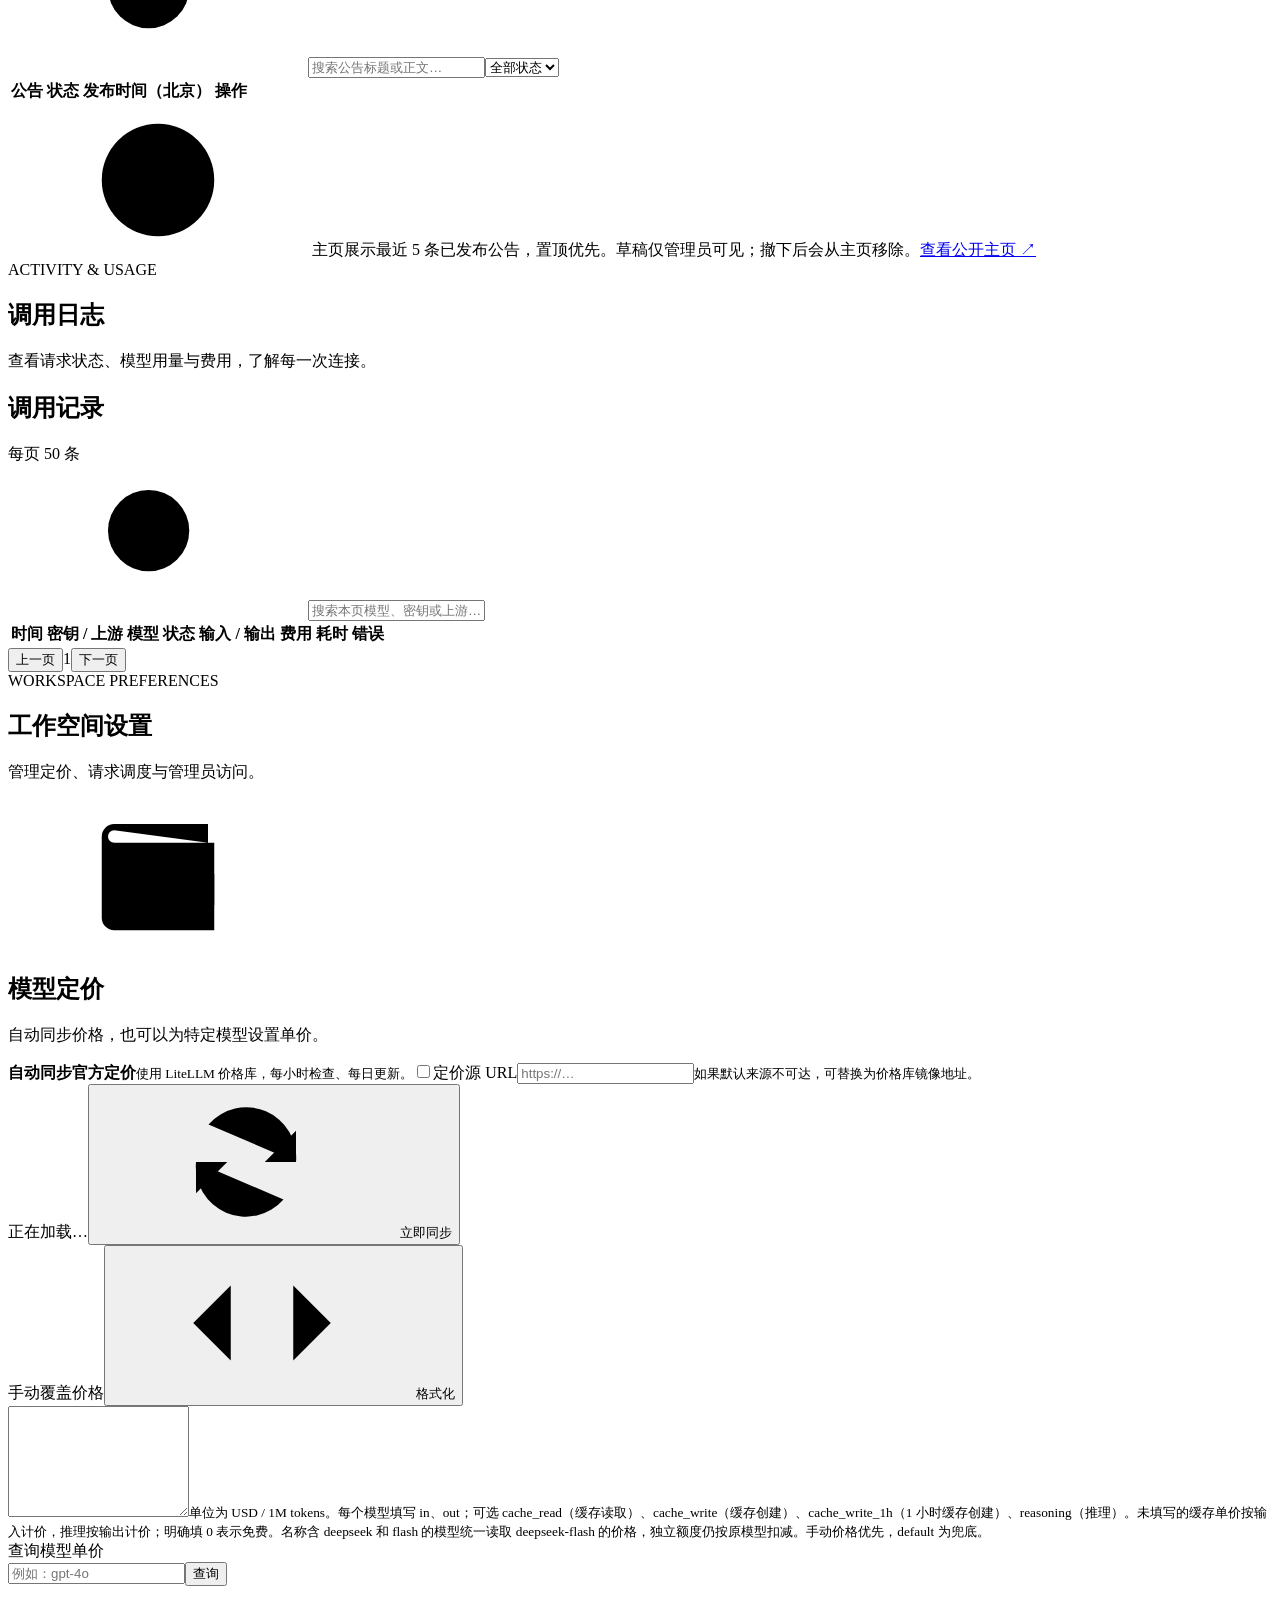
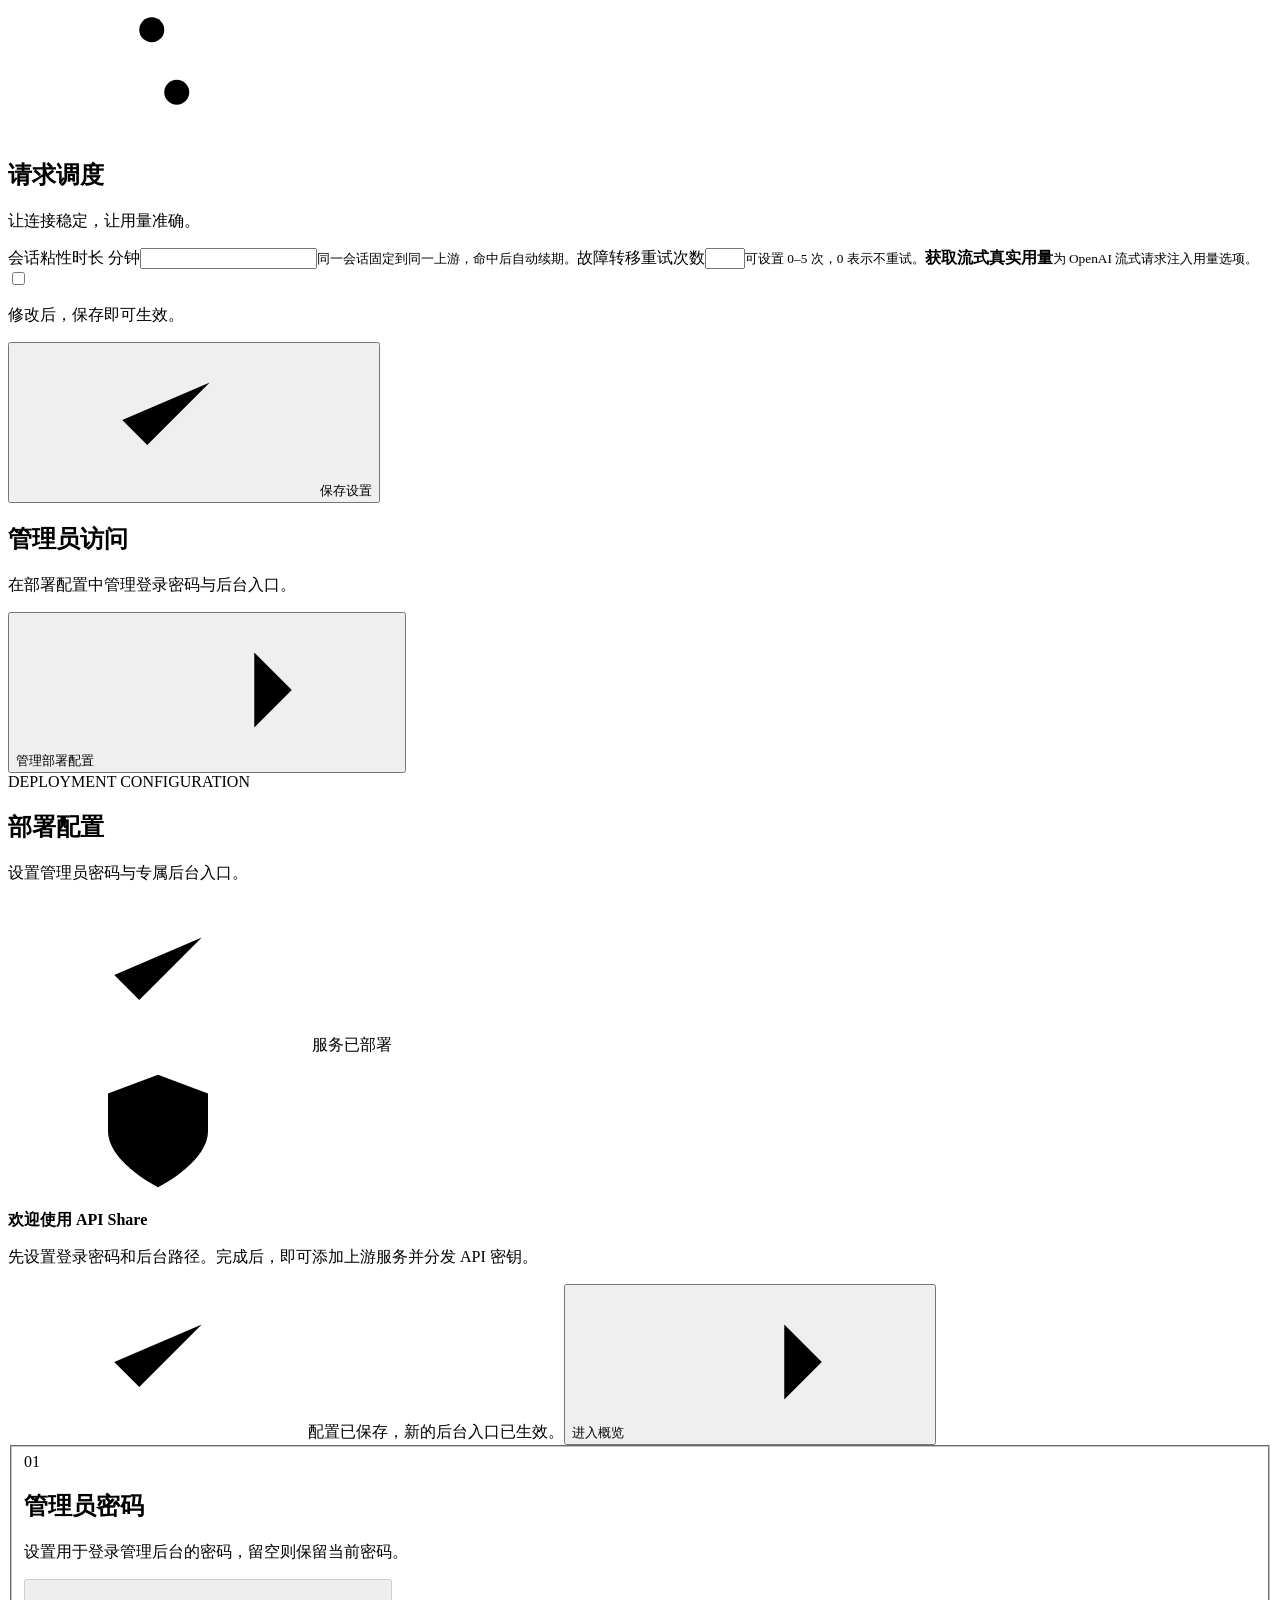
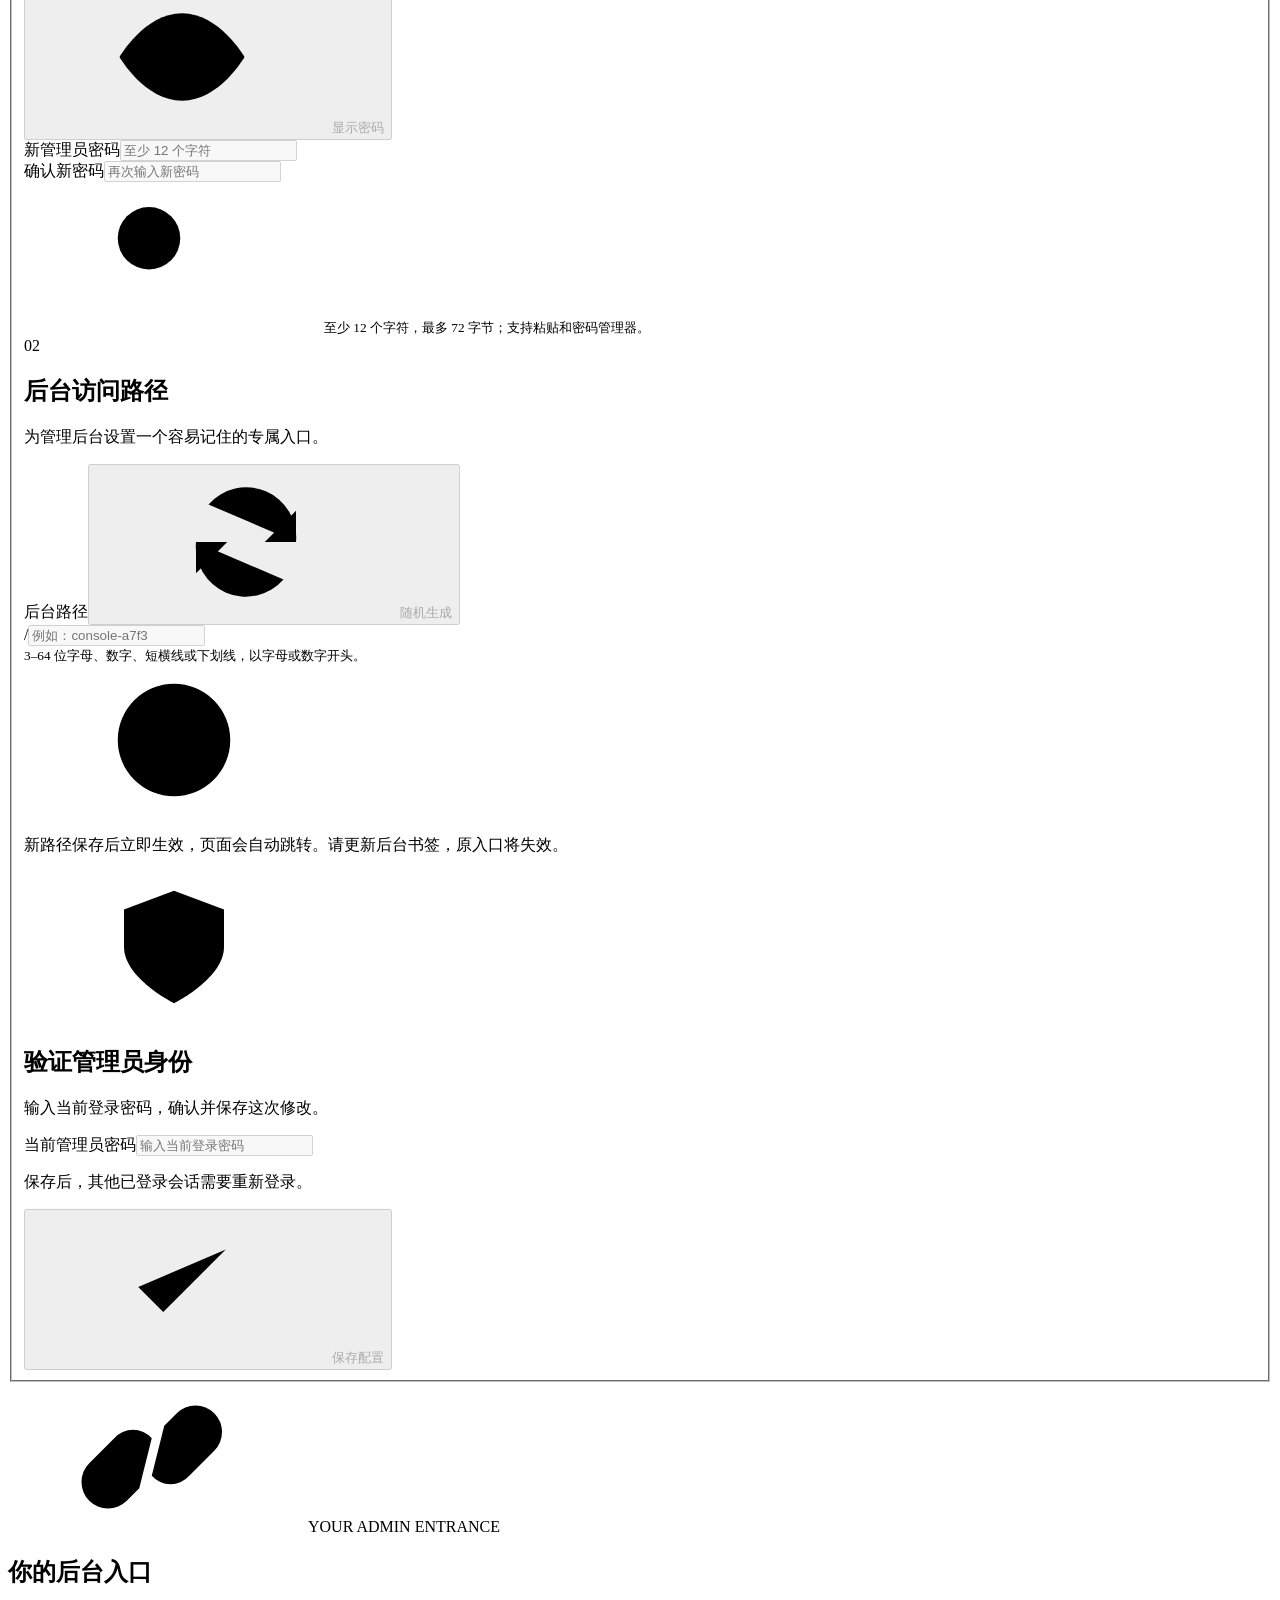
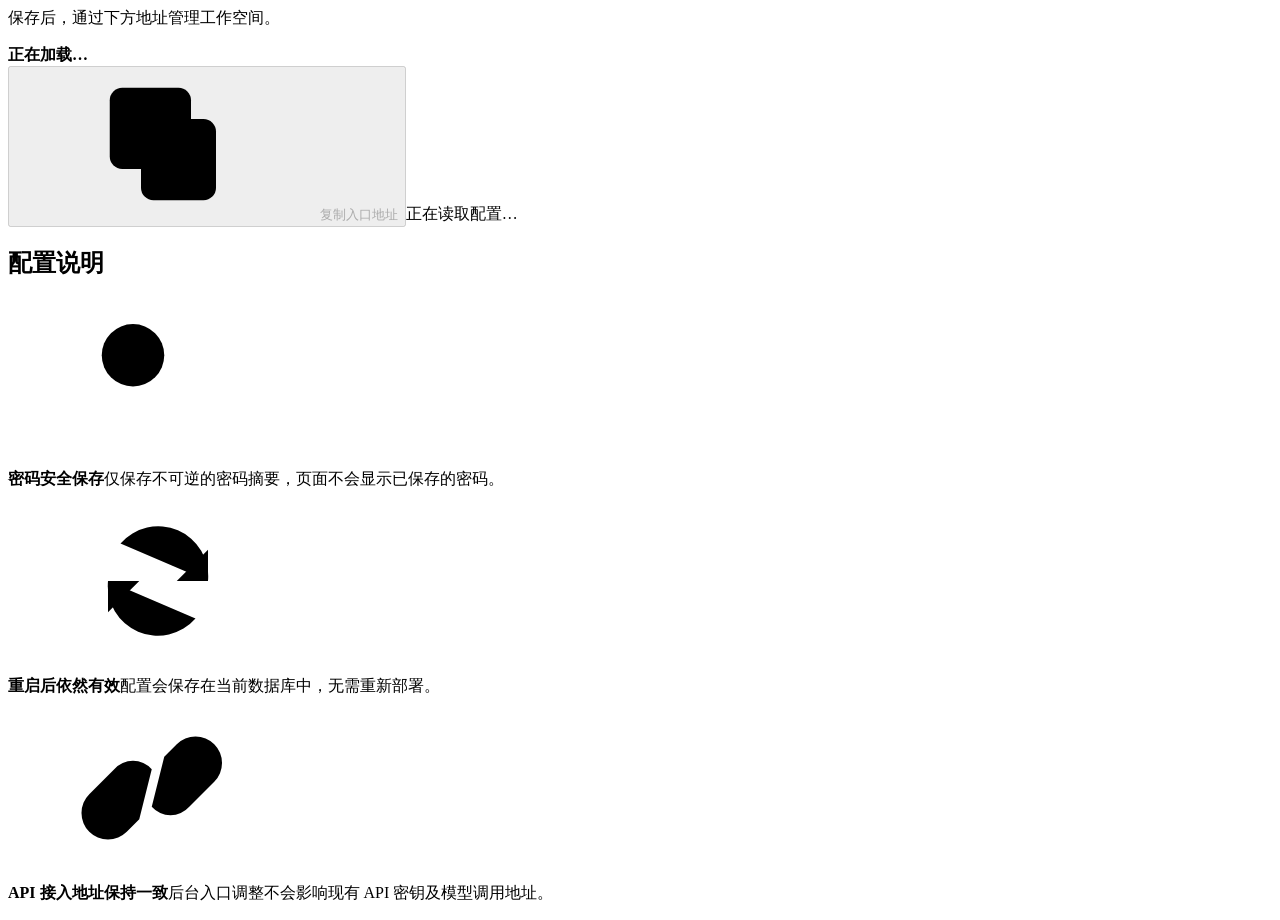
==== commit d208ad05: "feat(billing): Implement detailed billing audit for usage and costs - Introduced new billing usage n" ====
--- a/web/index.html
+++ b/web/index.html
@@ -163,7 +163,7 @@
         <section id="tab-settings" class="panel hidden">
           <div class="page-heading"><div><span class="eyebrow">WORKSPACE PREFERENCES</span><h1>工作空间设置</h1><p>管理定价、请求调度与管理员访问。</p></div></div>
           <form id="settingsForm" class="settings-layout" onsubmit="return saveSettings(event)">
-            <div class="card-block settings-card"><div class="section-heading"><span class="section-icon"><svg class="icon"><use href="#i-wallet"/></svg></span><div><h2>模型定价</h2><p>自动同步价格，也可以为特定模型设置单价。</p></div></div><label class="switch-row"><span><strong>自动同步官方定价</strong><small>使用 LiteLLM 价格库，每小时检查、每日更新。</small></span><input id="setAutoPricing" type="checkbox" class="switch-input"><span class="switch-track"></span></label><label class="field"><span>定价源 URL</span><input id="setPricingURL" type="url" spellcheck="false" placeholder="https://…"><small>如果默认来源不可达，可替换为价格库镜像地址。</small></label><div class="pricing-status"><span id="pricingStatus" class="muted">正在加载…</span><button type="button" class="text-btn" onclick="refreshPricing(this)"><svg class="icon"><use href="#i-refresh"/></svg> 立即同步</button></div><div class="field"><div class="field-label-row"><label for="setPricing">手动覆盖价格</label><button type="button" class="text-btn" onclick="formatJSON('setPricing')"><svg class="icon"><use href="#i-code"/></svg> 格式化</button></div><textarea id="setPricing" class="code-input" rows="7" spellcheck="false" aria-describedby="pricingHint pricingError"></textarea><small id="pricingError" class="form-error hidden" role="alert"></small><small id="pricingHint">单位为 USD / 1M tokens。已列出的模型优先使用手动价格，default 为兜底价格。</small></div><div class="lookup-box"><label class="field"><span>查询模型单价</span><div class="input-action"><input id="lookupModel" placeholder="例如：gpt-4o" onkeydown="if(event.key === 'Enter') { event.preventDefault(); lookupPrice(); }"><button type="button" class="btn ghost" onclick="lookupPrice()">查询</button></div></label><div id="lookupResult" class="lookup-result muted" role="status"></div></div></div>
+            <div class="card-block settings-card"><div class="section-heading"><span class="section-icon"><svg class="icon"><use href="#i-wallet"/></svg></span><div><h2>模型定价</h2><p>自动同步价格，也可以为特定模型设置单价。</p></div></div><label class="switch-row"><span><strong>自动同步官方定价</strong><small>使用 LiteLLM 价格库，每小时检查、每日更新。</small></span><input id="setAutoPricing" type="checkbox" class="switch-input"><span class="switch-track"></span></label><label class="field"><span>定价源 URL</span><input id="setPricingURL" type="url" spellcheck="false" placeholder="https://…"><small>如果默认来源不可达，可替换为价格库镜像地址。</small></label><div class="pricing-status"><span id="pricingStatus" class="muted">正在加载…</span><button type="button" class="text-btn" onclick="refreshPricing(this)"><svg class="icon"><use href="#i-refresh"/></svg> 立即同步</button></div><div class="field"><div class="field-label-row"><label for="setPricing">手动覆盖价格</label><button type="button" class="text-btn" onclick="formatJSON('setPricing')"><svg class="icon"><use href="#i-code"/></svg> 格式化</button></div><textarea id="setPricing" class="code-input" rows="7" spellcheck="false" aria-describedby="pricingHint pricingError"></textarea><small id="pricingError" class="form-error hidden" role="alert"></small><small id="pricingHint">单位为 USD / 1M tokens。每个模型填写 in、out；可选 cache_read（缓存读取）、cache_write（缓存创建）、cache_write_1h（1 小时缓存创建）、reasoning（推理）。未填写的缓存单价按输入计价，推理按输出计价；明确填 0 表示免费。名称含 deepseek 和 flash 的模型统一读取 deepseek-flash 的价格，独立额度仍按原模型扣减。手动价格优先，default 为兜底。</small></div><div class="lookup-box"><label class="field"><span>查询模型单价</span><div class="input-action"><input id="lookupModel" placeholder="例如：gpt-4o" onkeydown="if(event.key === 'Enter') { event.preventDefault(); lookupPrice(); }"><button type="button" class="btn ghost" onclick="lookupPrice()">查询</button></div></label><div id="lookupResult" class="lookup-result muted" role="status"></div></div></div>
             <div class="settings-side"><div class="card-block settings-card"><div class="section-heading"><span class="section-icon"><svg class="icon"><use href="#i-sliders"/></svg></span><div><h2>请求调度</h2><p>让连接稳定，让用量准确。</p></div></div><label class="field"><span>会话粘性时长 <span class="field-unit">分钟</span></span><input id="setTtl" type="number" min="1" required><small>同一会话固定到同一上游，命中后自动续期。</small></label><label class="field"><span>故障转移重试次数</span><input id="setRetry" type="number" min="0" max="5" required><small>可设置 0–5 次，0 表示不重试。</small></label><label class="switch-row compact"><span><strong>获取流式真实用量</strong><small>为 OpenAI 流式请求注入用量选项。</small></span><input id="setInject" type="checkbox" class="switch-input"><span class="switch-track"></span></label></div><div class="settings-save"><p>修改后，保存即可生效。</p><button type="submit" class="btn"><svg class="icon"><use href="#i-check"/></svg> 保存设置</button></div></div>
           </form>
           <div class="card-block password-card"><div><h2>管理员访问</h2><p>在部署配置中管理登录密码与后台入口。</p></div><button type="button" class="btn ghost" onclick="switchTab('deployment')">管理部署配置 <svg class="icon"><use href="#i-arrow"/></svg></button></div>
